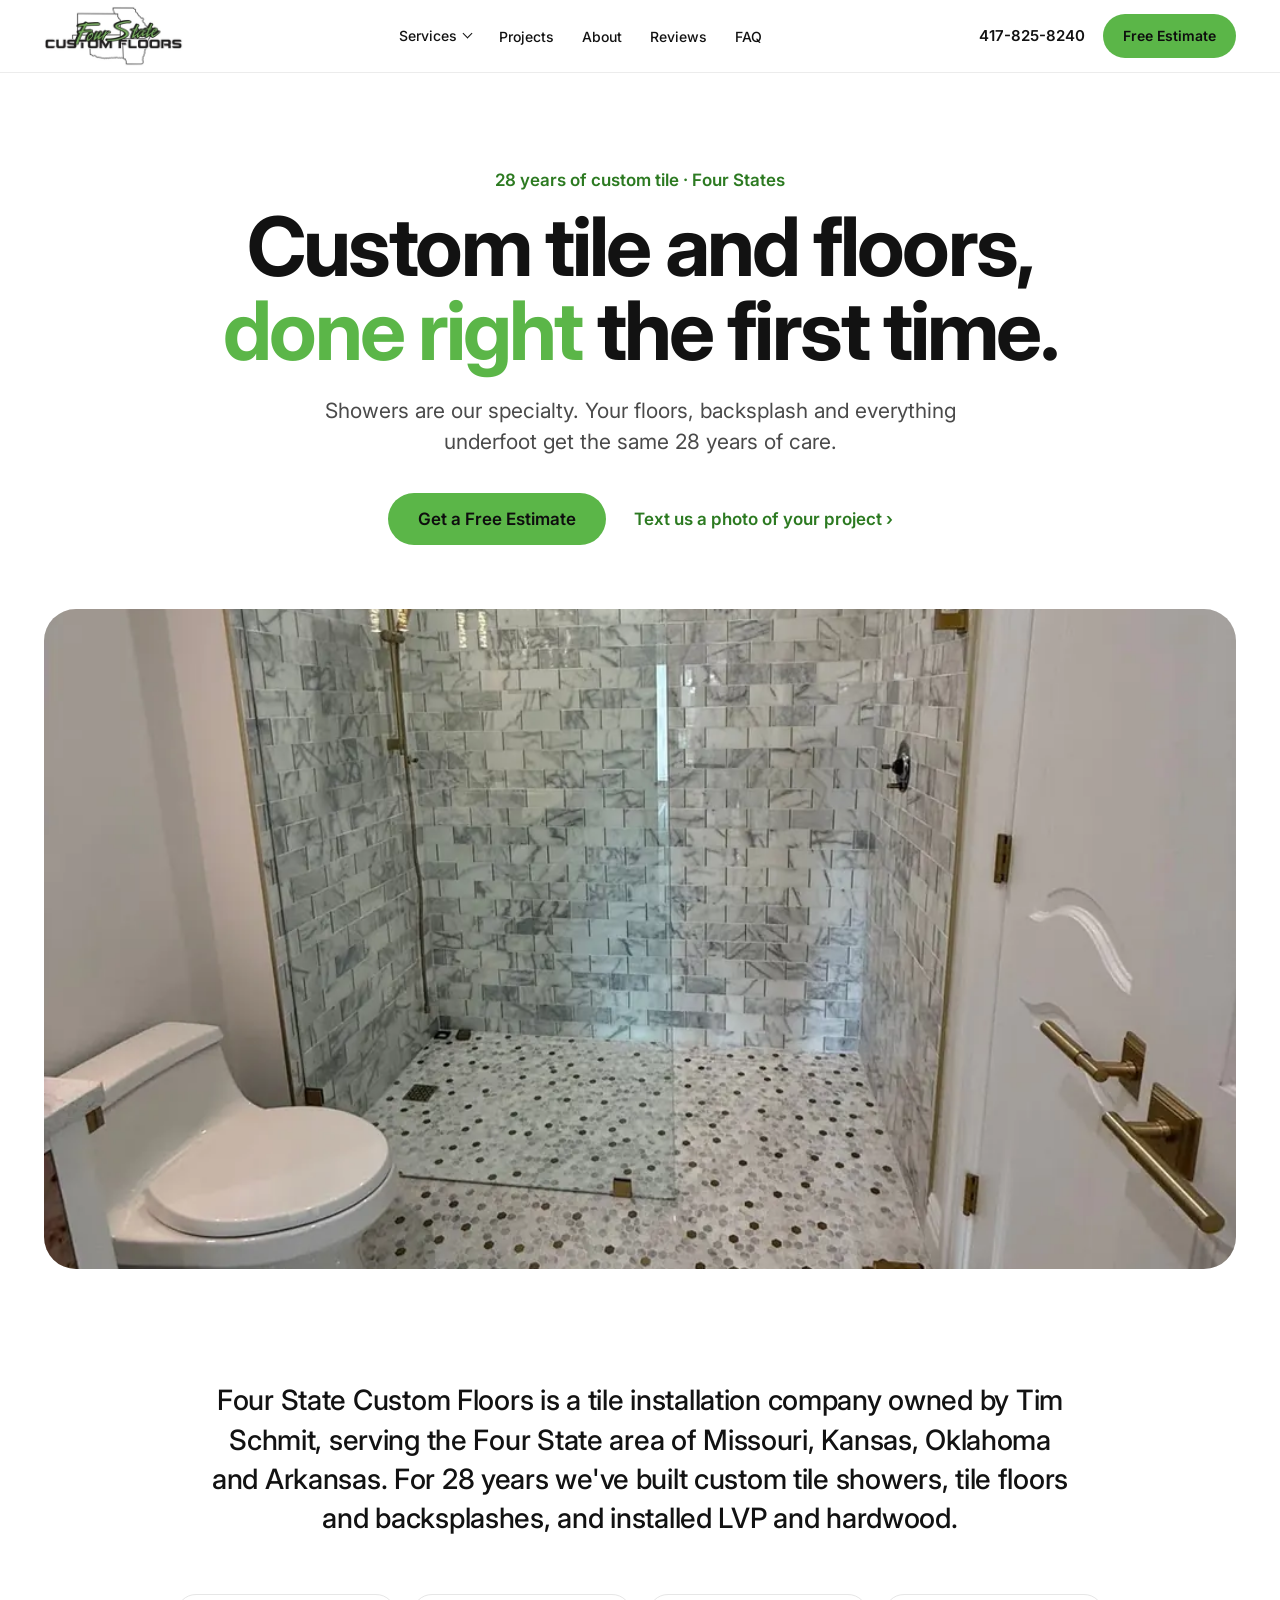
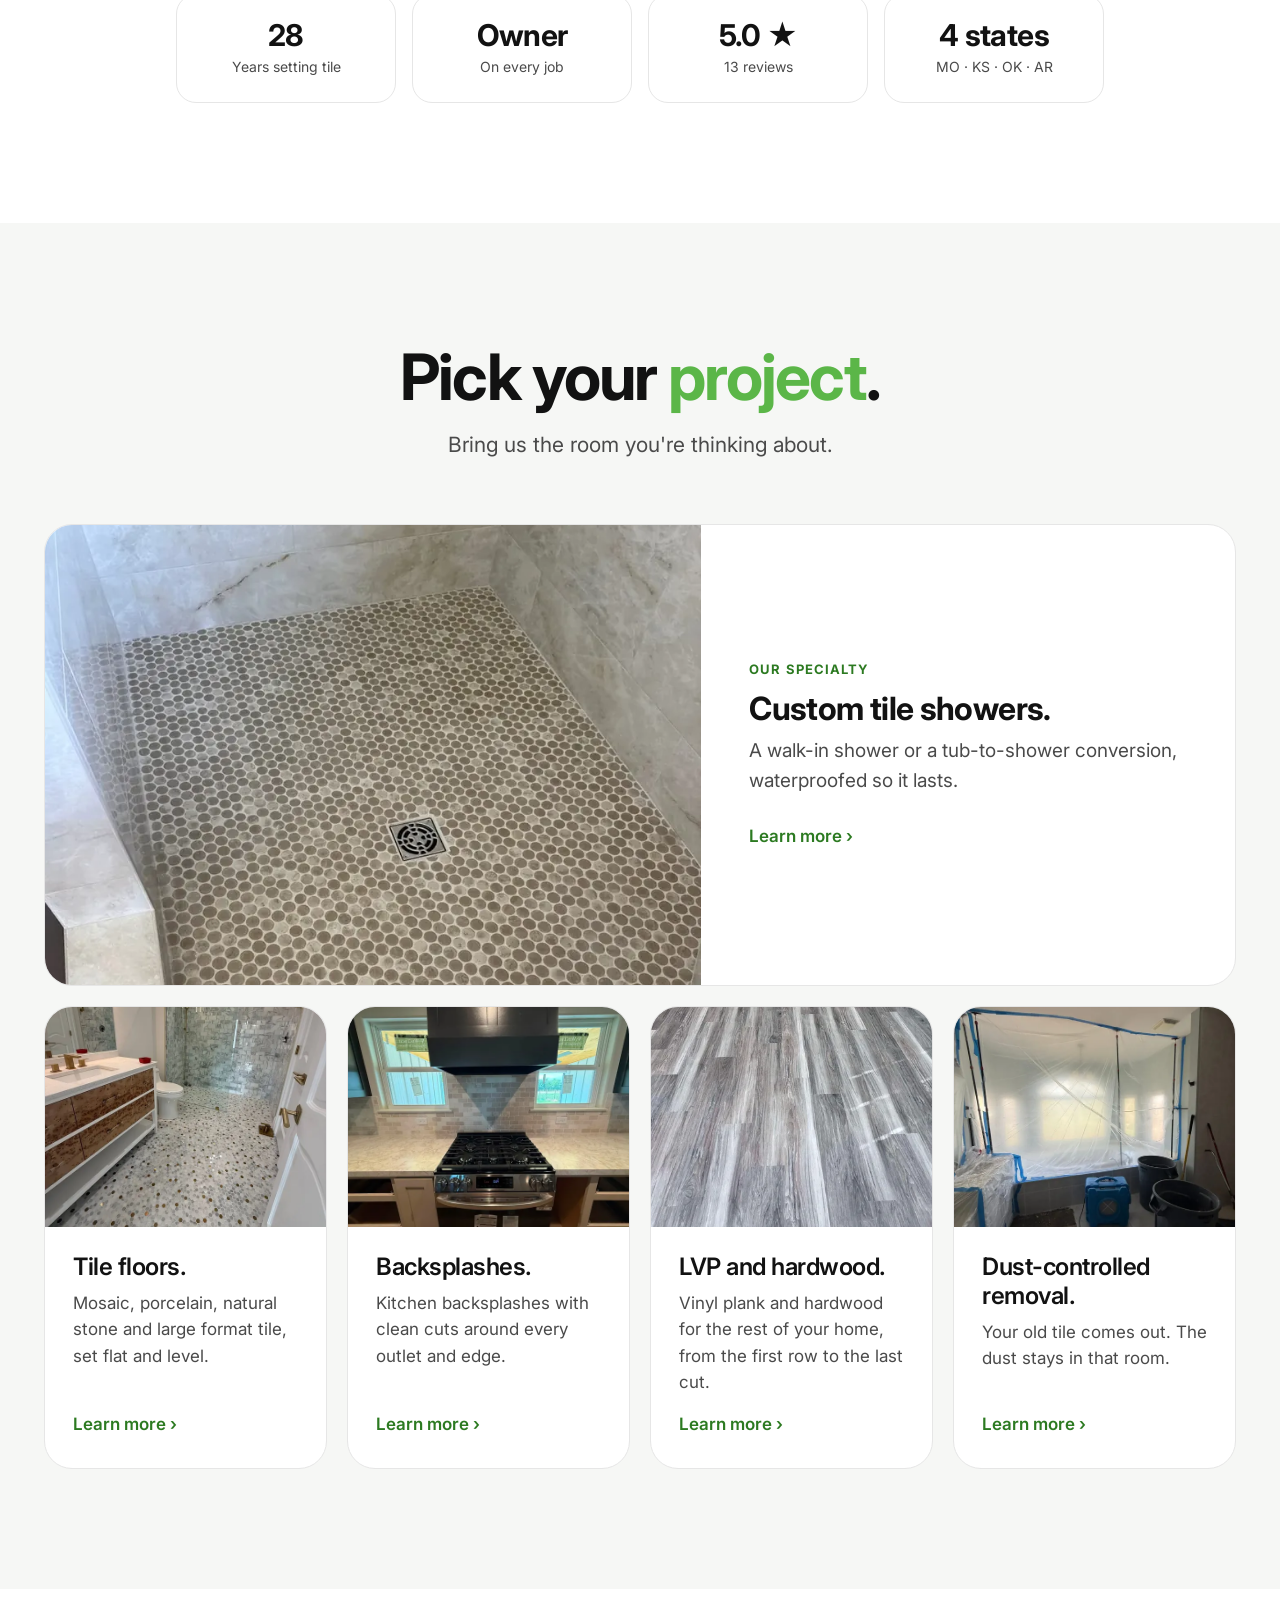
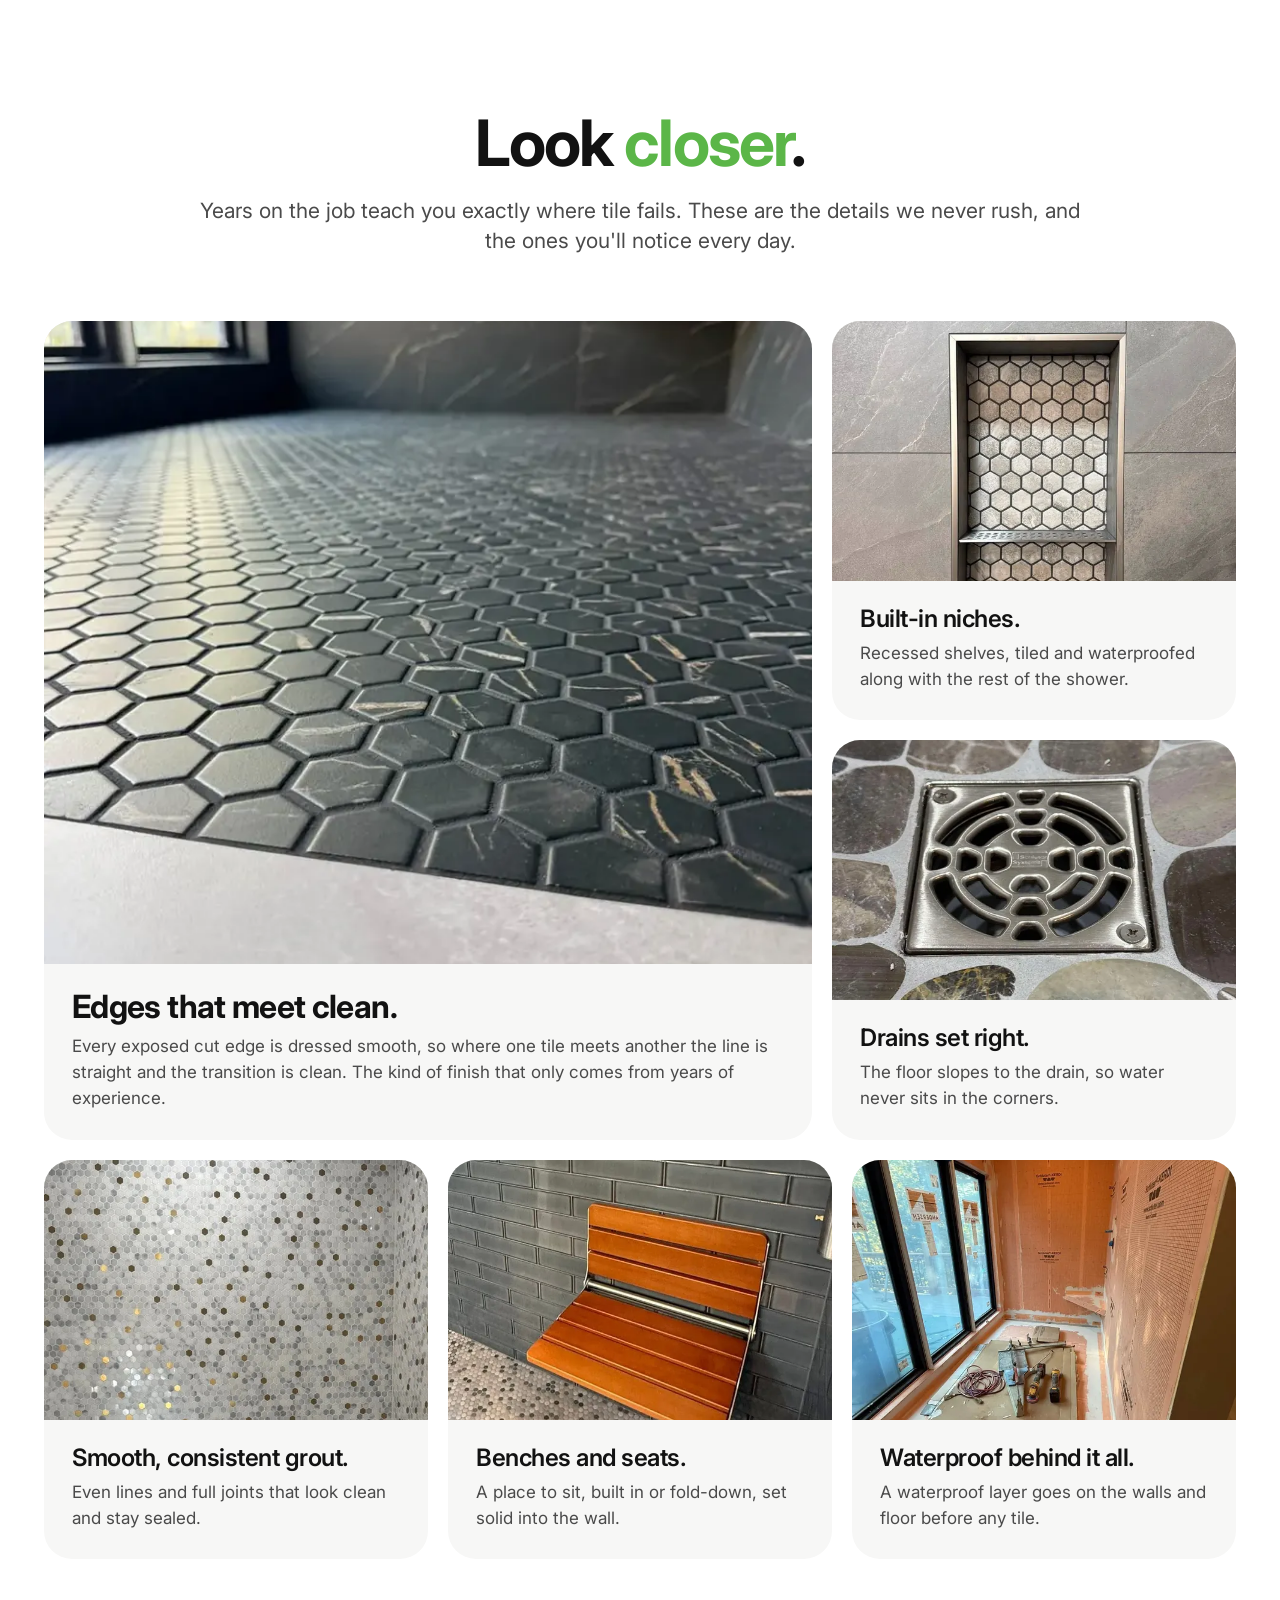
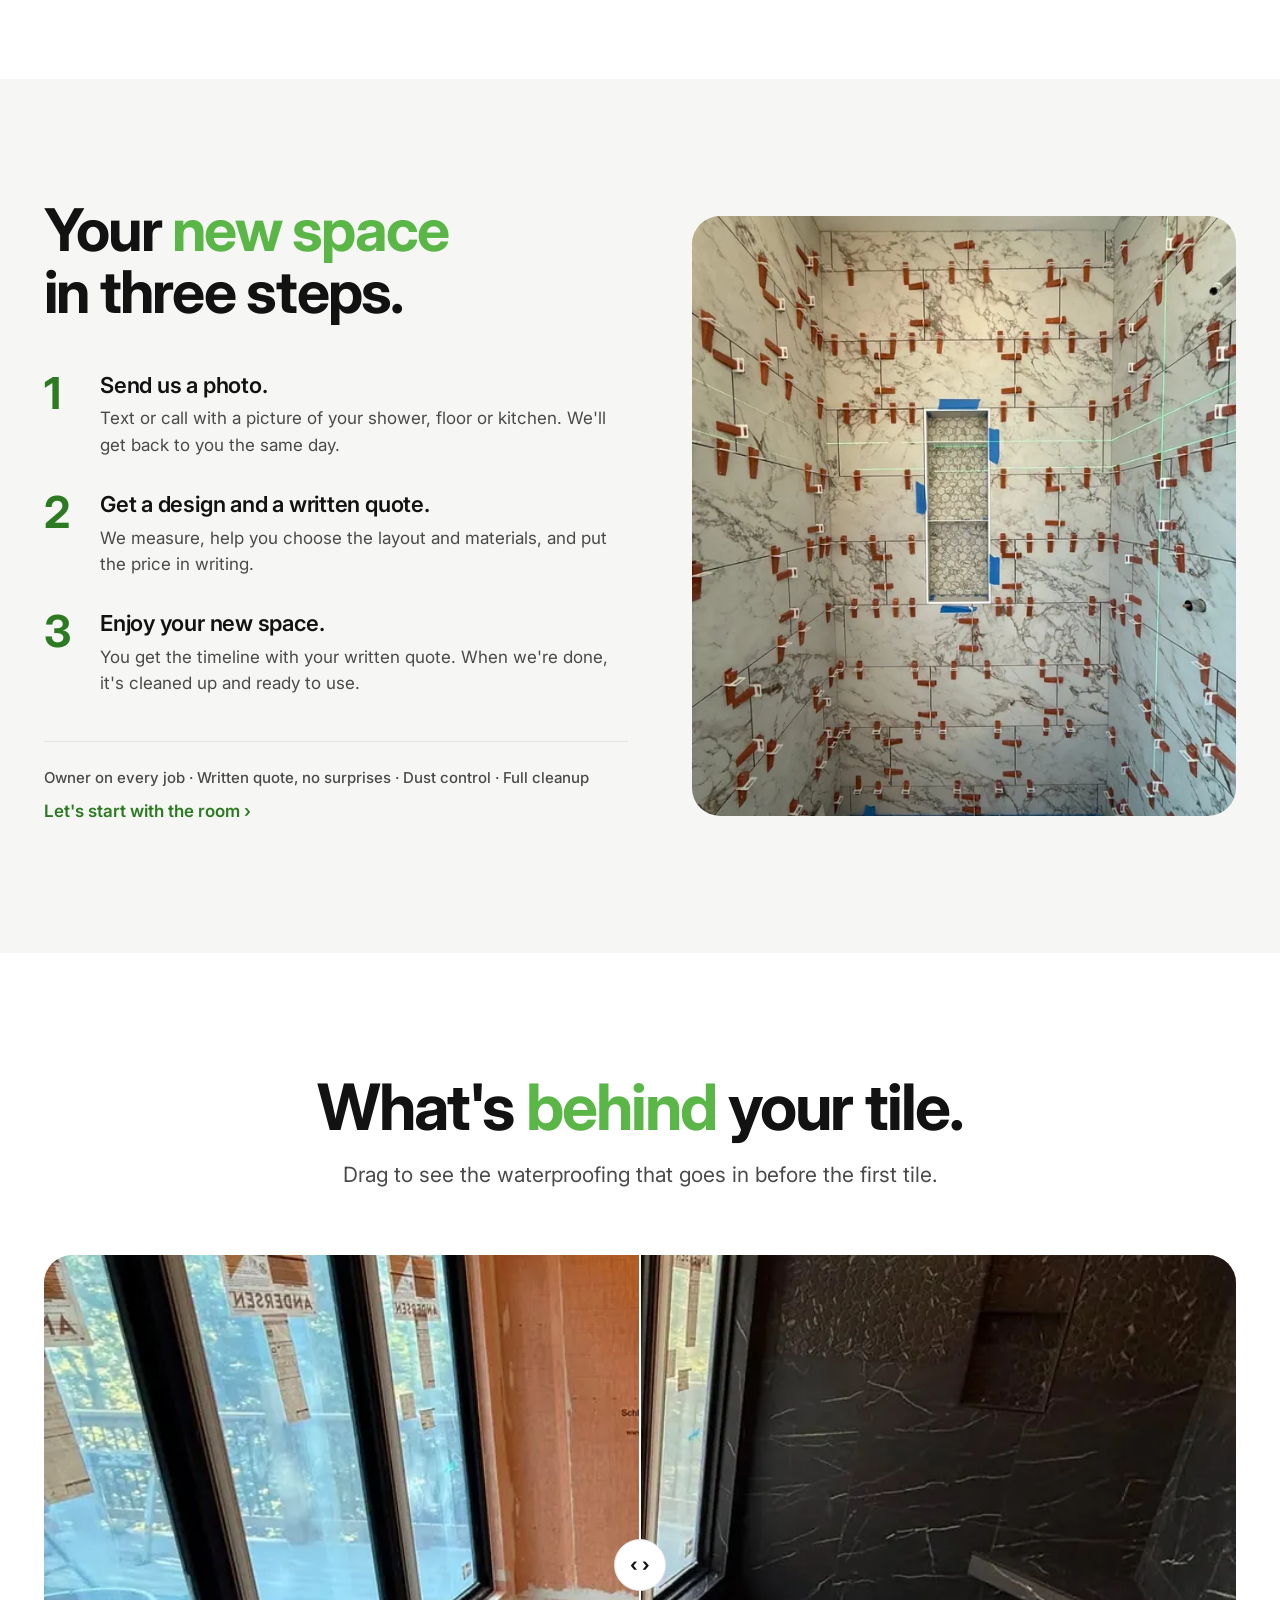
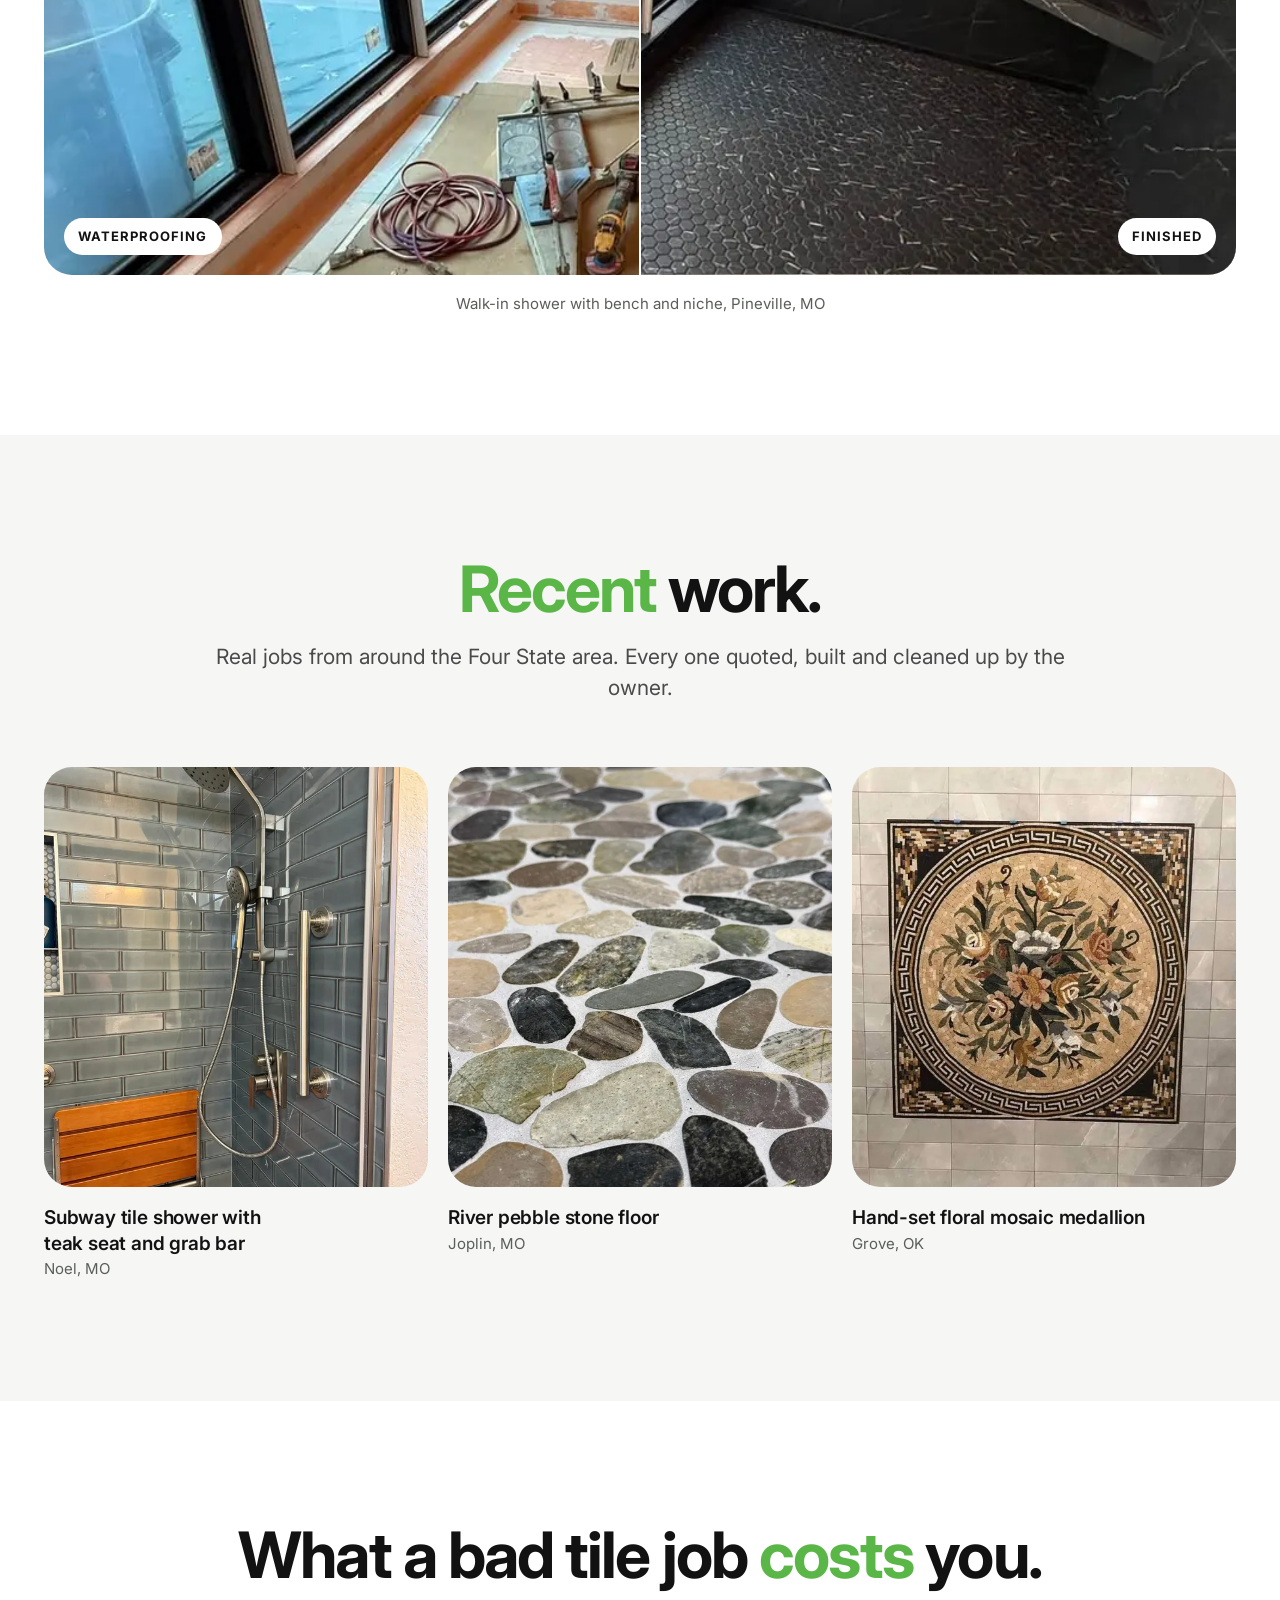
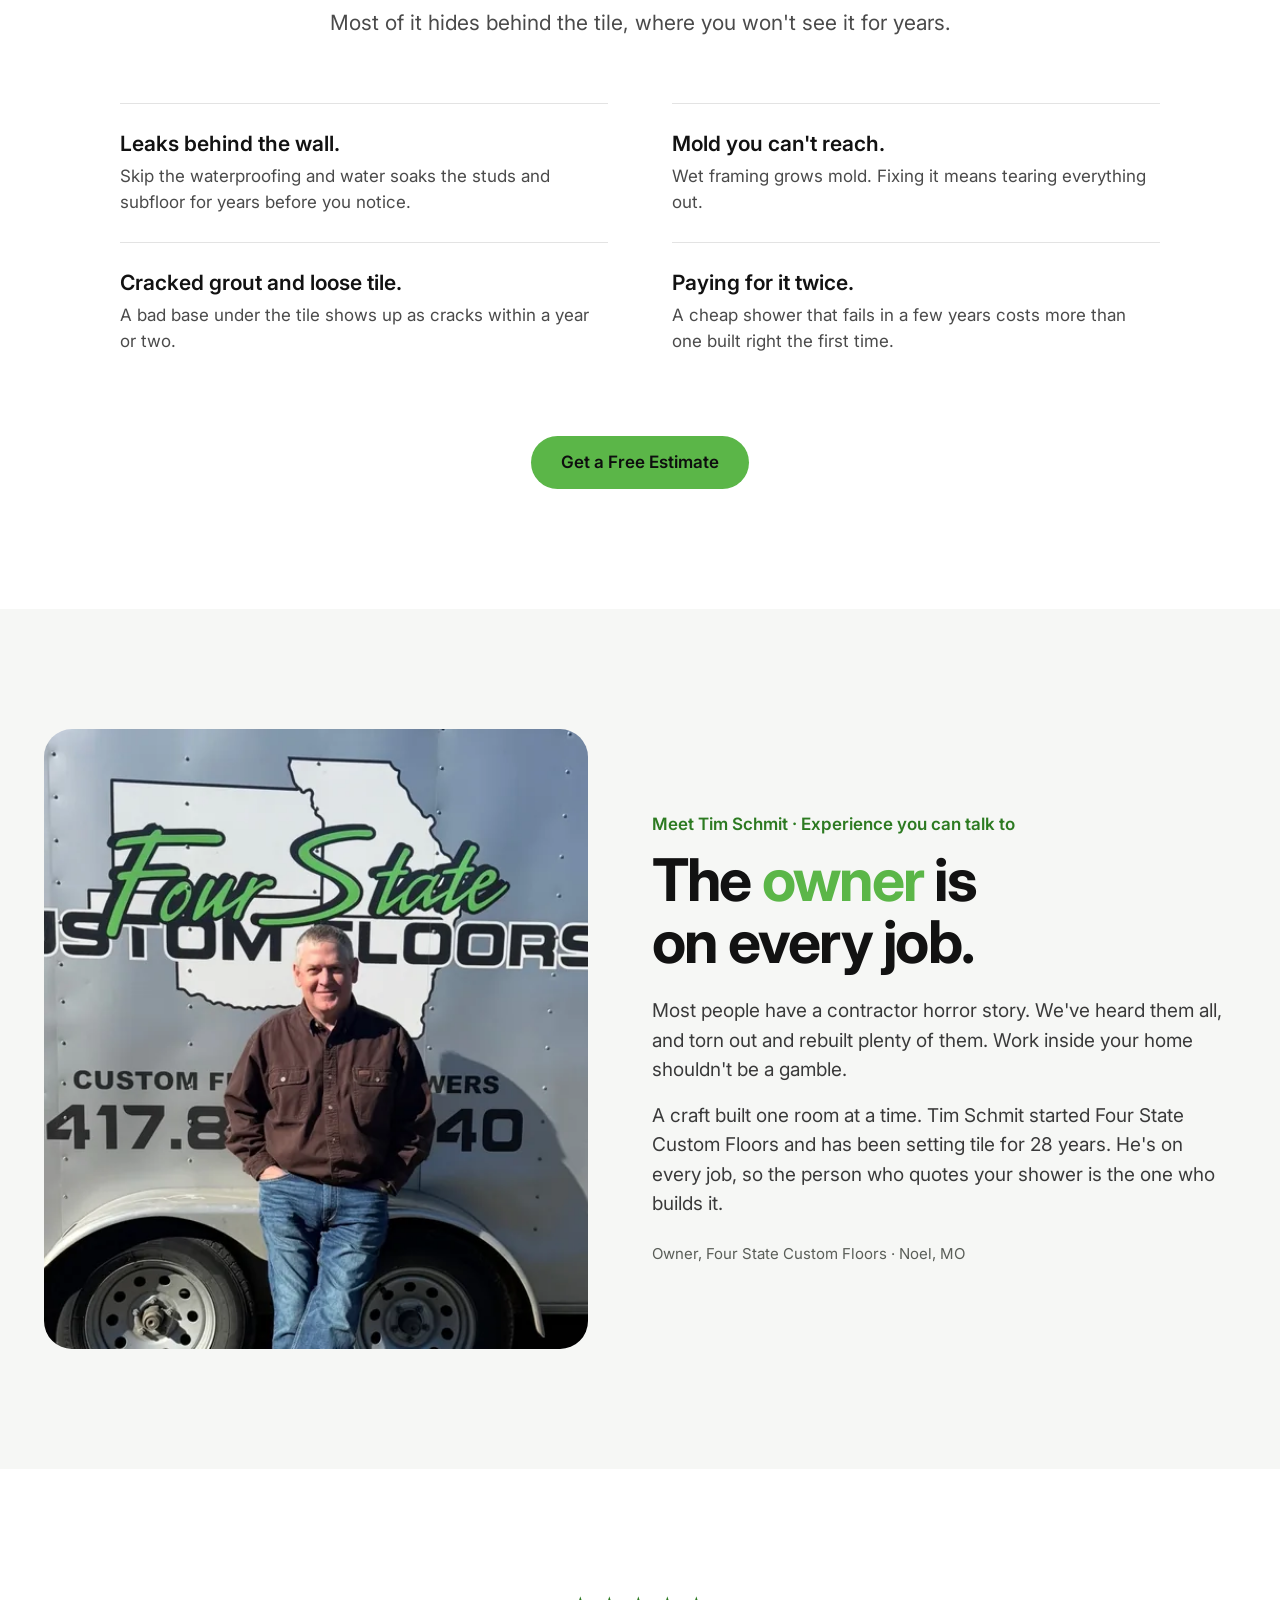
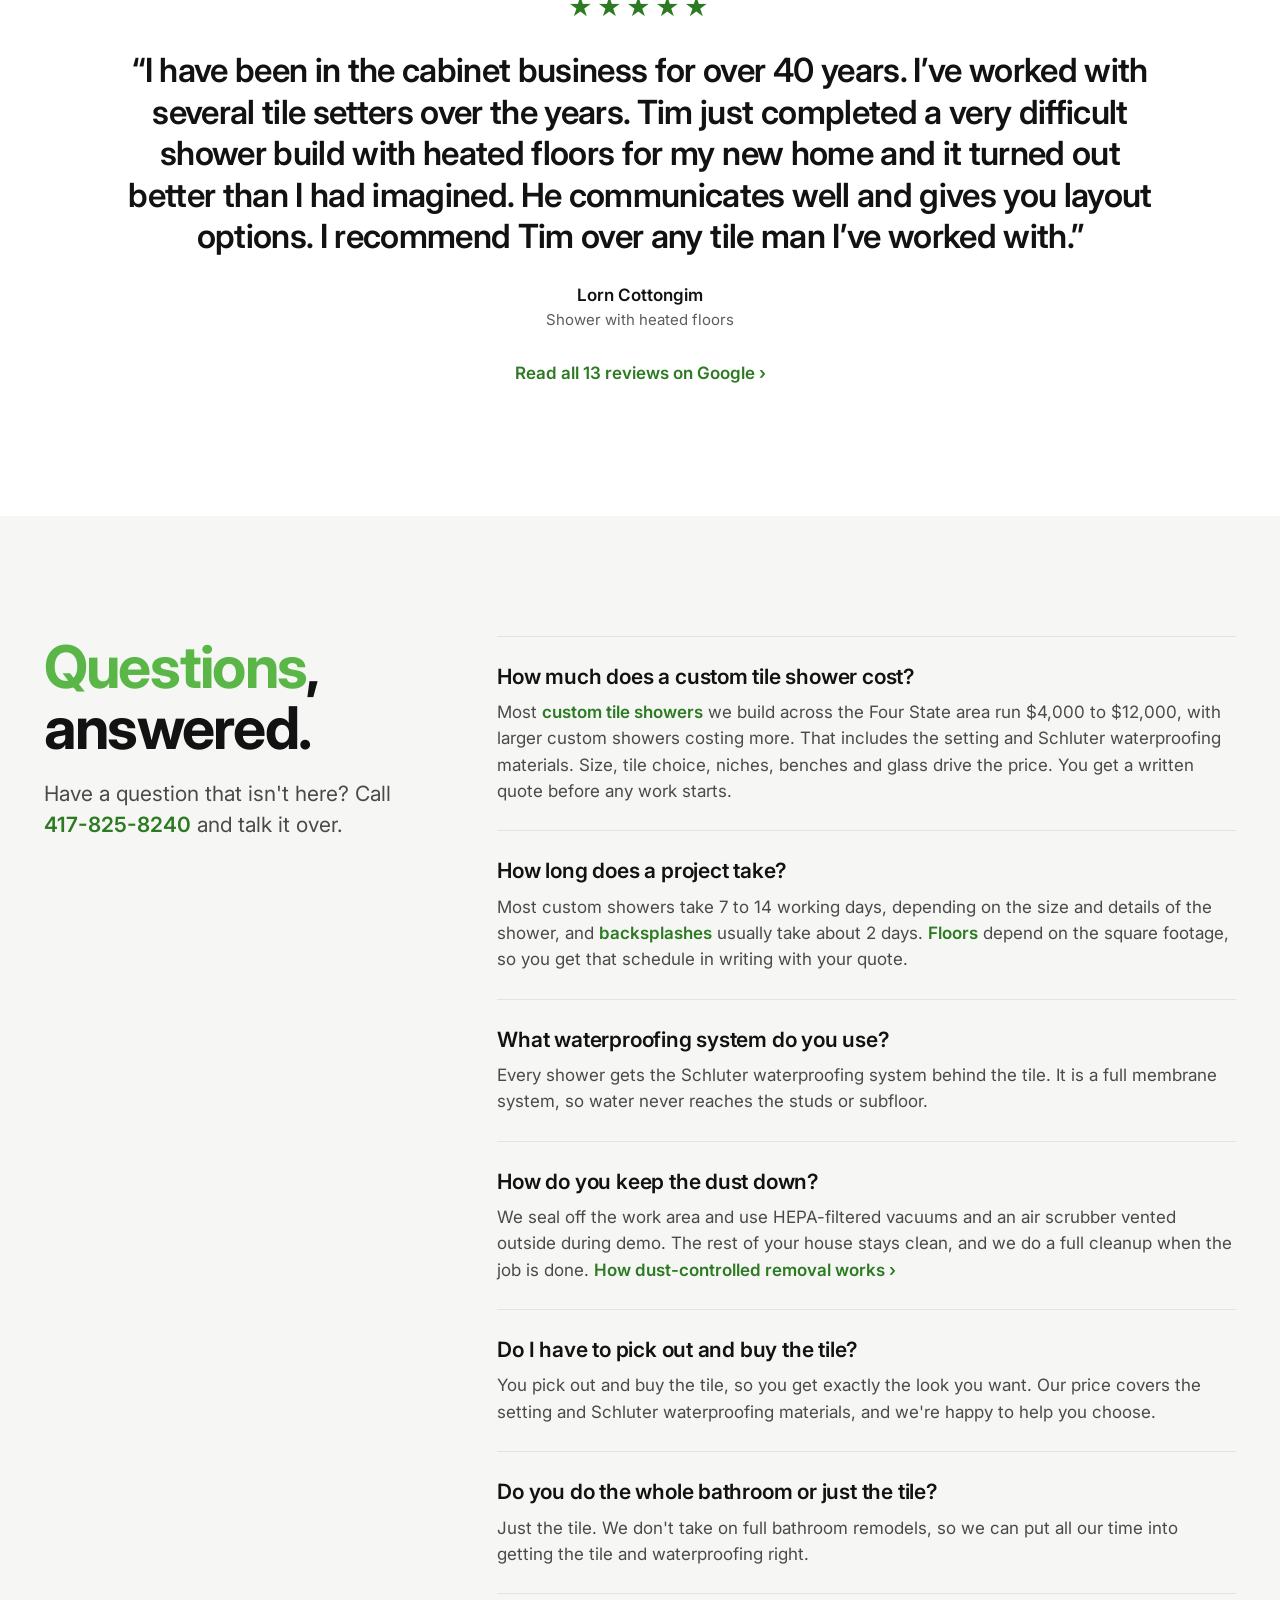
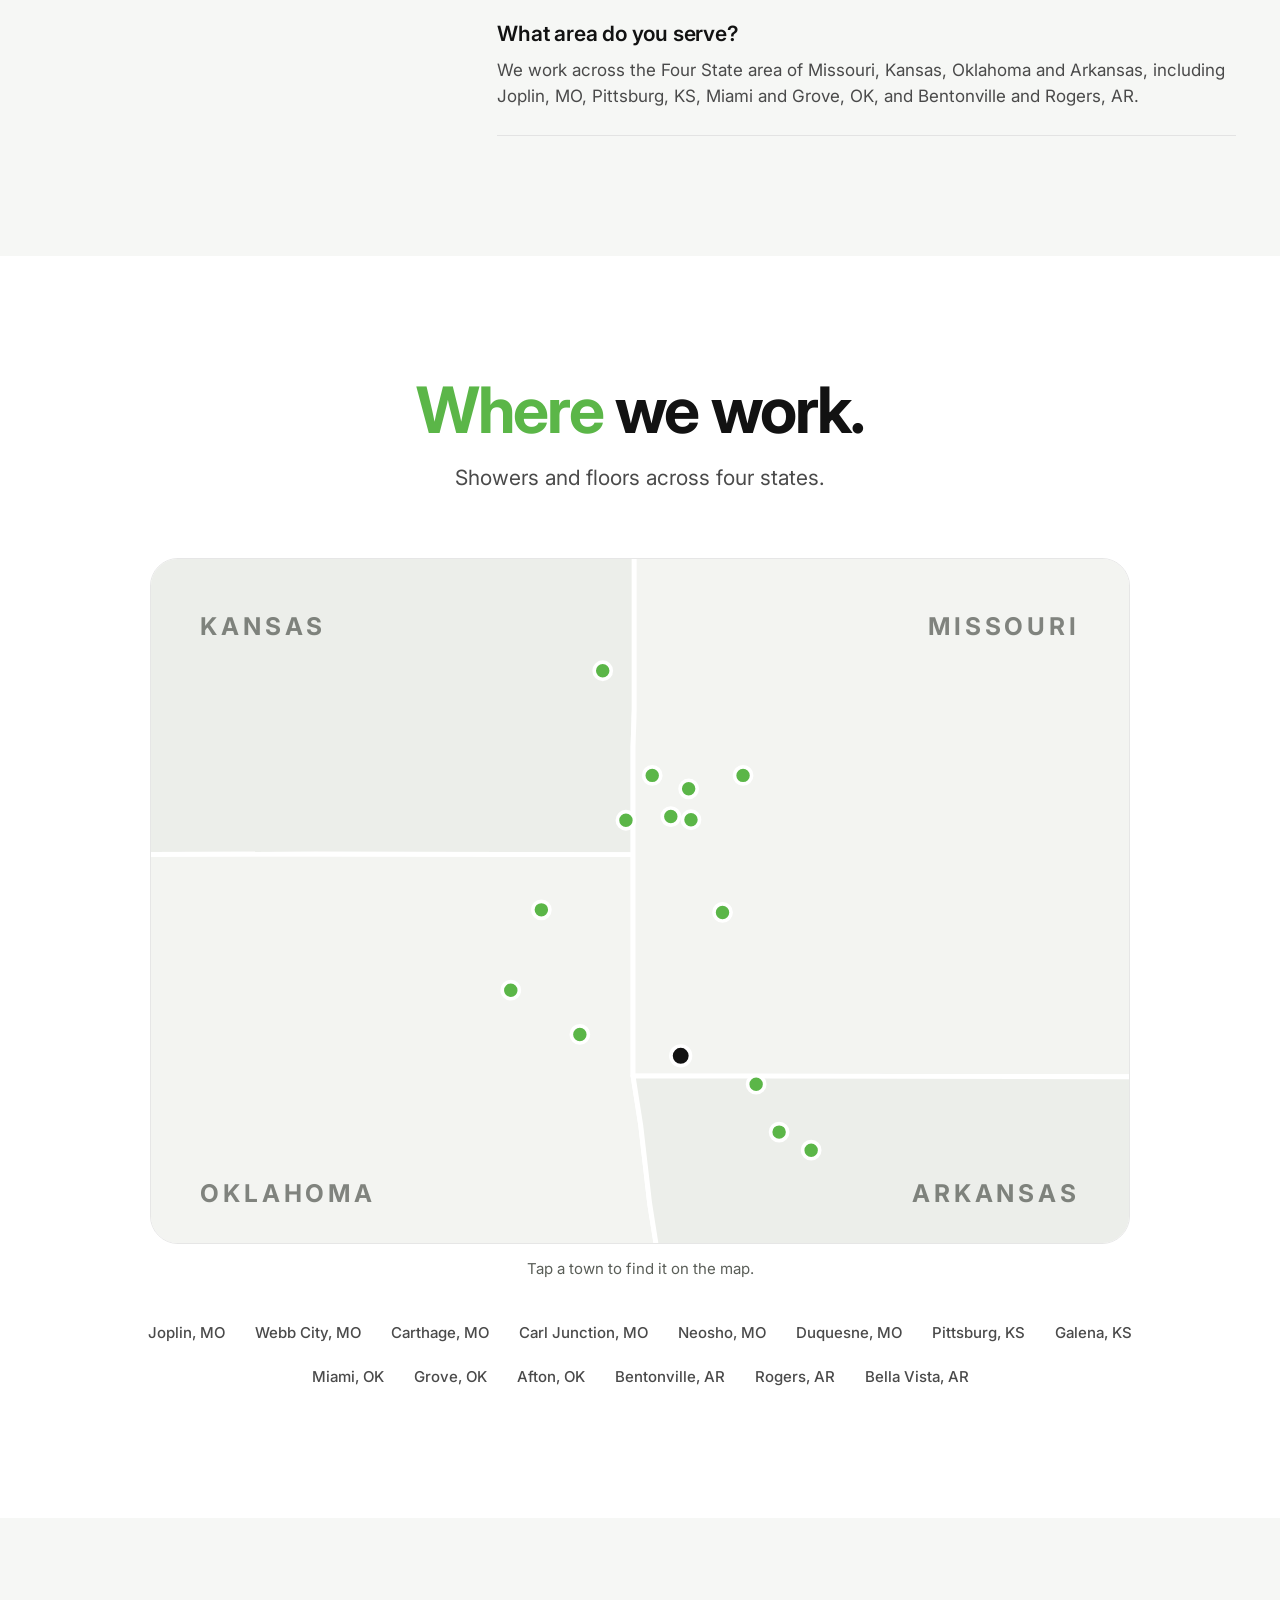
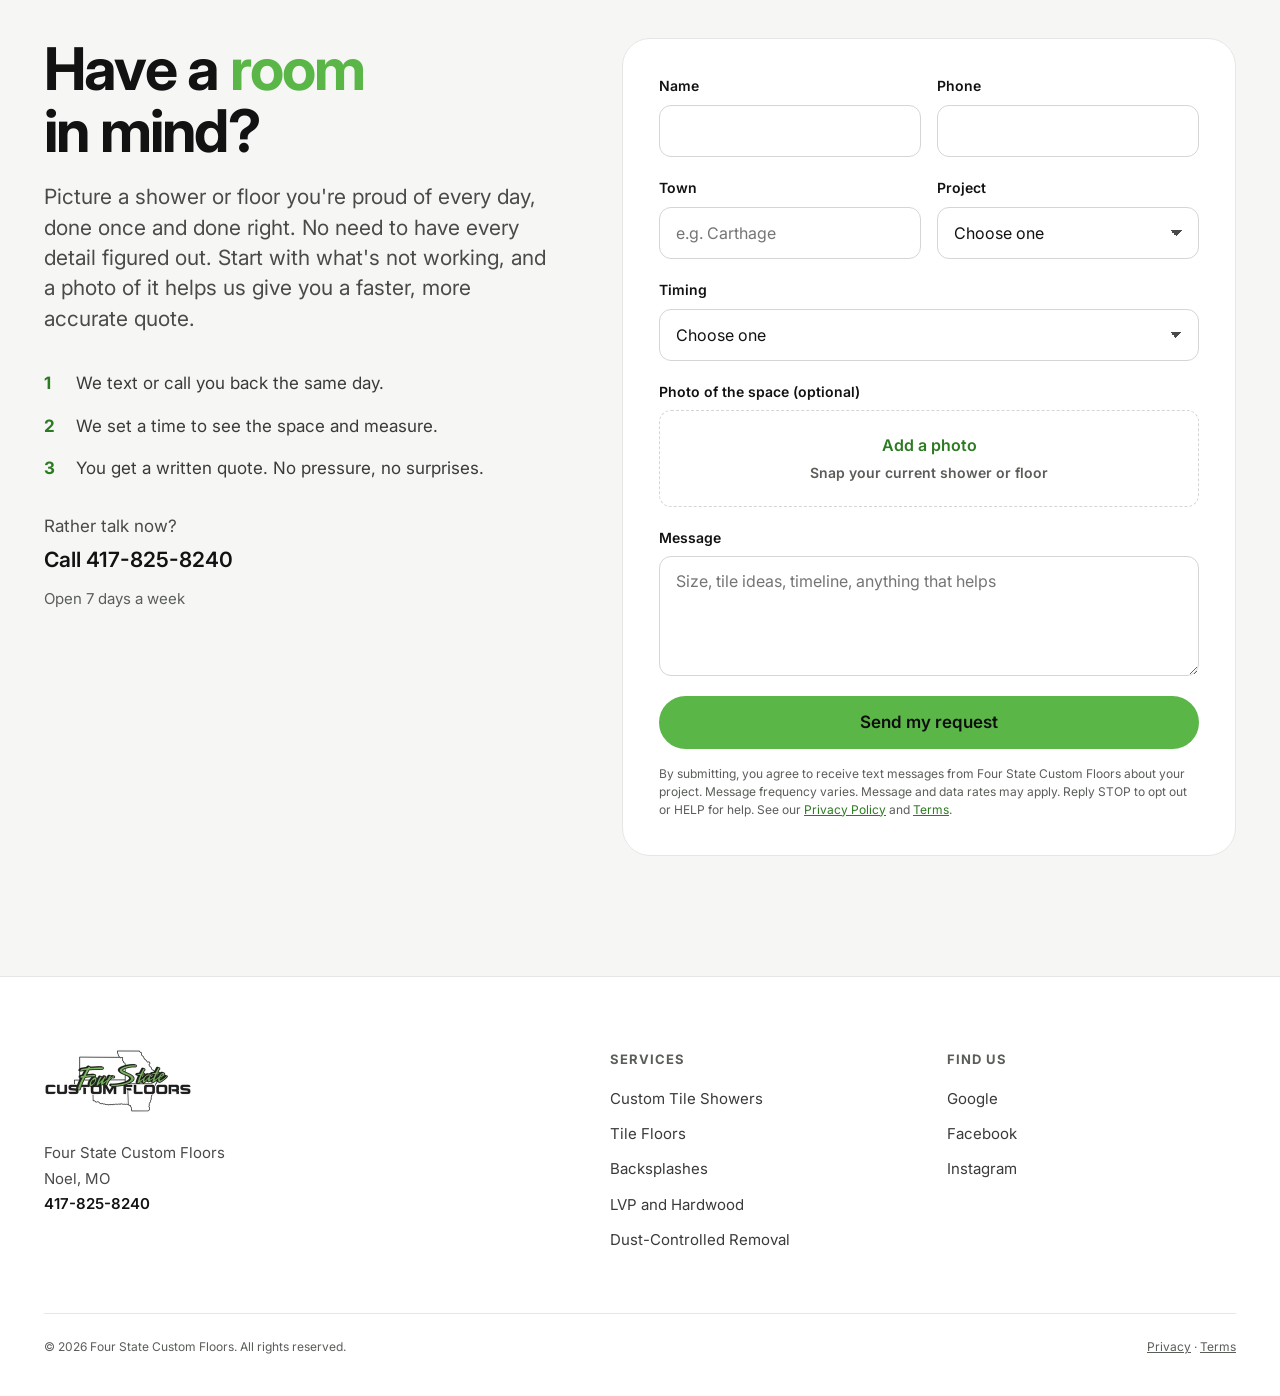
==== index.html @ 5e6da2ce "Reviews: drop 'Google review' from captions (the link below already says it) Co-Authored-By: Claude " ====
<!doctype html>
<html lang="en">
<head>
  <meta charset="utf-8">
  <meta name="viewport" content="width=device-width, initial-scale=1">
  <title>Custom Tile Showers and Floors | Four State Custom Floors</title>
  <meta name="description" content="Tim Schmit has built custom tile showers, tile floors and backsplashes across the Four State area for 28 years. Dust-controlled, written quotes. 417-825-8240.">
  <link rel="canonical" href="https://www.fourstatecustomfloors.com/">
  <link rel="icon" href="favicon.ico" sizes="any">
  <link rel="icon" type="image/png" href="assets/favicon-32.png">
  <link rel="apple-touch-icon" href="assets/apple-touch-icon.png">
  <meta name="theme-color" content="#FFFFFF">

  <meta property="og:type" content="website">
  <meta property="og:title" content="Custom tile and floors, done right the first time | Four State Custom Floors">
  <meta property="og:description" content="Tim Schmit builds custom tile showers and floors across the Four State area of Missouri, Kansas, Oklahoma and Arkansas. 28 years, Tim on every job.">
  <meta property="og:url" content="https://www.fourstatecustomfloors.com/">
  <meta property="og:site_name" content="Four State Custom Floors">
  <!-- Share image: switch to https://www.fourstatecustomfloors.com/assets/share-image.jpg at launch -->
  <meta property="og:image" content="https://motion-parker.github.io/FourStateCustomFloors/assets/share-image.jpg">
  <meta property="og:image:width" content="1200">
  <meta property="og:image:height" content="630">
  <meta property="og:image:alt" content="Four State Custom Floors logo">
  <meta name="twitter:card" content="summary_large_image">
  <meta name="twitter:image" content="https://motion-parker.github.io/FourStateCustomFloors/assets/share-image.jpg">

  <link rel="preconnect" href="https://fonts.googleapis.com">
  <link rel="preconnect" href="https://fonts.gstatic.com" crossorigin>
  <link href="https://fonts.googleapis.com/css2?family=Inter:wght@400;500;600;700&display=swap" rel="stylesheet">
  <link rel="stylesheet" href="assets/styles.css?v=20261116h">

  <script type="application/ld+json">
  {
    "@context": "https://schema.org",
    "@graph": [
      {
        "@type": "HomeAndConstructionBusiness",
        "@id": "https://www.fourstatecustomfloors.com/#business",
        "name": "Four State Custom Floors",
        "alternateName": ["4 State Custom Floors", "Four States Custom Floors"],
        "url": "https://www.fourstatecustomfloors.com/",
        "logo": "https://www.fourstatecustomfloors.com/assets/four-state-logo.png",
        "telephone": "+1-417-825-8240",
        "description": "Tile installation company owned by Tim Schmit. Custom tile showers, tile floors, kitchen backsplashes, LVP and hardwood installation, and dust-controlled tile removal across the Four State area of Missouri, Kansas, Oklahoma and Arkansas.",
        "founder": { "@id": "https://www.fourstatecustomfloors.com/#tim" },
        "openingHours": "Mo-Su",
        "priceRange": "$$",
        "address": {
          "@type": "PostalAddress",
          "addressLocality": "Noel",
          "addressRegion": "MO",
          "addressCountry": "US"
        },
        "areaServed": [
          { "@type": "City", "name": "Joplin, MO" },
          { "@type": "City", "name": "Webb City, MO" },
          { "@type": "City", "name": "Carthage, MO" },
          { "@type": "City", "name": "Carl Junction, MO" },
          { "@type": "City", "name": "Neosho, MO" },
          { "@type": "City", "name": "Duquesne, MO" },
          { "@type": "City", "name": "Pittsburg, KS" },
          { "@type": "City", "name": "Galena, KS" },
          { "@type": "City", "name": "Miami, OK" },
          { "@type": "City", "name": "Grove, OK" },
          { "@type": "City", "name": "Afton, OK" },
          { "@type": "City", "name": "Bentonville, AR" },
          { "@type": "City", "name": "Rogers, AR" },
          { "@type": "City", "name": "Bella Vista, AR" }
        ],
        "sameAs": ["https://maps.app.goo.gl/QmneSirVp7D9XJJp6", "https://www.facebook.com/fourstatecustomfloors", "https://www.instagram.com/four_state_custom_floors"]
      },
      {
        "@type": "Person",
        "@id": "https://www.fourstatecustomfloors.com/#tim",
        "name": "Tim Schmit",
        "jobTitle": "Owner and tile installer",
        "worksFor": { "@id": "https://www.fourstatecustomfloors.com/#business" }
      },
      {
        "@type": "BreadcrumbList",
        "itemListElement": [
          { "@type": "ListItem", "position": 1, "name": "Home", "item": "https://www.fourstatecustomfloors.com/" }
        ]
      },
      {
        "@type": "FAQPage",
        "mainEntity": [
          { "@type": "Question", "name": "How much does a custom tile shower cost?",
            "acceptedAnswer": { "@type": "Answer", "text": "Most custom tile showers we build across the Four State area run $4,000 to $12,000, with larger custom showers costing more. That includes the setting and Schluter waterproofing materials. Size, tile choice, niches, benches and glass drive the price. You get a written quote before any work starts." } },
          { "@type": "Question", "name": "How long does a project take?",
            "acceptedAnswer": { "@type": "Answer", "text": "Most custom showers take 7 to 14 working days, depending on the size and details of the shower, and backsplashes usually take about 2 days. Floors depend on the square footage, so you get that schedule in writing with your quote." } },
          { "@type": "Question", "name": "What waterproofing system do you use?",
            "acceptedAnswer": { "@type": "Answer", "text": "Every shower gets the Schluter waterproofing system behind the tile. It is a full membrane system, so water never reaches the studs or subfloor." } },
          { "@type": "Question", "name": "How do you keep the dust down?",
            "acceptedAnswer": { "@type": "Answer", "text": "We seal off the work area and use HEPA-filtered vacuums and an air scrubber vented outside during demo. The rest of your house stays clean, and we do a full cleanup when the job is done." } },
          { "@type": "Question", "name": "Do I have to pick out and buy the tile?",
            "acceptedAnswer": { "@type": "Answer", "text": "You pick out and buy the tile, so you get exactly the look you want. Our price covers the setting and Schluter waterproofing materials, and we're happy to help you choose." } },
          { "@type": "Question", "name": "Do you do the whole bathroom or just the tile?",
            "acceptedAnswer": { "@type": "Answer", "text": "Just the tile. We don't take on full bathroom remodels, so we can put all our time into getting the tile and waterproofing right." } },
          { "@type": "Question", "name": "What area do you serve?",
            "acceptedAnswer": { "@type": "Answer", "text": "We work across the Four State area of Missouri, Kansas, Oklahoma and Arkansas, including Joplin, MO, Pittsburg, KS, Miami and Grove, OK, and Bentonville and Rogers, AR." } }
        ]
      }
    ]
  }
  </script>
</head>
<body>
  <a class="skip-link" href="#main">Skip to content</a>

  <!-- ===== Header ===== -->
  <header class="site-header">
    <div class="container header-inner">
      <a class="logo" href="./">
        <img src="assets/four-state-logo.webp" alt="Four State Custom Floors" width="139" height="60">
      </a>

      <nav class="nav" aria-label="Main">
        <ul>
          <li class="has-drop">
            <a href="#services" class="drop-toggle" aria-haspopup="true">Services<span class="caret" aria-hidden="true"></span></a>
            <div class="drop">
              <ul>
                <li><a href="custom-tile-showers/">Custom Tile Showers<small>Our specialty</small></a></li>
                <li><a href="tile-flooring/">Tile Floors</a></li>
                <li><a href="backsplashes/">Backsplashes</a></li>
                <li><a href="vinyl-plank-and-hardwood/">LVP and Hardwood</a></li>
                <li><a href="dust-free-tile-removal/">Dust-Controlled Removal</a></li>
              </ul>
              <a class="drop-all" href="#services">See all services &rsaquo;</a>
            </div>
          </li>
          <li><a href="#projects">Projects</a></li>
          <li><a href="#about">About</a></li>
          <li><a href="#reviews">Reviews</a></li>
          <li><a href="#faq">FAQ</a></li>
        </ul>
      </nav>

      <div class="header-actions">
        <a class="header-phone desk-only" href="tel:+14178258240">417-825-8240</a>
        <a class="btn btn--sm desk-only" href="#estimate">Free Estimate</a>
        <details class="menu">
          <summary aria-label="Open menu"><i></i></summary>
          <div class="menu-panel">
            <nav aria-label="Mobile">
              <details class="m-sub">
                <summary>Services<span class="caret" aria-hidden="true"></span></summary>
                <div class="m-sub-links">
                <a href="custom-tile-showers/">Custom Tile Showers</a>
                <a href="tile-flooring/">Tile Floors</a>
                <a href="backsplashes/">Backsplashes</a>
                <a href="vinyl-plank-and-hardwood/">LVP and Hardwood</a>
                <a href="dust-free-tile-removal/">Dust-Controlled Removal</a>
                <a class="m-sub-all" href="#services">See all services &rsaquo;</a>
                </div>
              </details>
              <a href="#projects">Projects</a>
              <a href="#about">About</a>
              <a href="#reviews">Reviews</a>
              <a href="#faq">FAQ</a>
            </nav>
            <div class="menu-ctas">
              <a class="btn btn--block" href="#estimate">Get a Free Estimate</a>
              <a class="btn btn--outline btn--block" href="tel:+14178258240">Call 417-825-8240</a>
            </div>
          </div>
        </details>
      </div>
    </div>
  </header>

  <main id="main">

    <!-- ===== 1. Hero ===== -->
    <section class="hero">
      <div class="container">
        <p class="eyebrow">28 years of custom tile · Four States</p>
        <h1 class="h1">Custom tile and floors, <span class="accent">done right</span> the first time.</h1>
        <p class="subhead">Showers are our specialty. Your floors, backsplash and everything underfoot get the same 28 years of care.</p>
        <div class="cta-row">
          <a class="btn" href="#estimate">Get a Free Estimate</a>
          <a class="link-cta" href="sms:+14178258240">Text us a photo of your project&nbsp;›</a>
        </div>
        <div class="hero-photo ph has-img"><img src="assets/photos/curbless-walk-in-shower-marble-subway-tile-1000.webp" srcset="assets/photos/curbless-walk-in-shower-marble-subway-tile-640.webp 640w, assets/photos/curbless-walk-in-shower-marble-subway-tile-800.webp 800w, assets/photos/curbless-walk-in-shower-marble-subway-tile-1000.webp 1000w" sizes="(min-width: 1240px) 1192px, 100vw" width="1536" height="2048" alt="Curbless walk-in shower with marble subway tile walls, a glass panel and a hex mosaic floor" style="object-position: 50% 62%" fetchpriority="high" decoding="async"></div>
      </div>
    </section>

    <!-- ===== 2. Answer block + 3. Trust strip ===== -->
    <section class="answer" aria-label="About Four State Custom Floors">
      <div class="container">
        <p class="lead reveal">Four State Custom Floors is a tile installation company owned by Tim Schmit, serving the Four State area of Missouri, Kansas, Oklahoma and Arkansas. For 28 years we've built custom tile showers, tile floors and backsplashes, and installed LVP and hardwood.</p>
        <ul class="stats reveal">
          <li class="stat"><b>28</b><span>Years setting tile</span></li>
          <li class="stat"><b>Owner</b><span>On every job</span></li>
          <li class="stat"><b>5.0 ★</b><span>13 reviews</span></li>
          <li class="stat"><b>4 states</b><span>MO · KS · OK · AR</span></li>
        </ul>
      </div>
    </section>

    <!-- ===== 4. Services ===== -->
    <section class="section band-soft" id="services">
      <div class="container">
        <div class="section-head reveal">
          <h2 class="h2">Pick your <span class="accent">project</span>.</h2>
          <p class="subhead">Bring us the room you're thinking about.</p>
        </div>

        <div class="grid">
          <a class="card-link svc-featured reveal" href="custom-tile-showers/">
            <div class="ph has-img"><img src="assets/photos/penny-tile-shower-floor-marble-look-walls-1536.webp" srcset="assets/photos/penny-tile-shower-floor-marble-look-walls-640.webp 640w, assets/photos/penny-tile-shower-floor-marble-look-walls-800.webp 800w, assets/photos/penny-tile-shower-floor-marble-look-walls-1000.webp 1000w, assets/photos/penny-tile-shower-floor-marble-look-walls-1536.webp 1536w" sizes="(min-width: 900px) 60vw, 100vw" width="1536" height="2048" alt="Custom walk-in shower with a penny tile floor sloped to a square drain, marble-look wall tile and a tiled curb" style="object-position: 50% 22%" loading="lazy" decoding="async"></div>
            <div class="card-body">
              <span class="tag">Our specialty</span>
              <h3 class="h3-lg">Custom tile showers.</h3>
              <p>A walk-in shower or a tub-to-shower conversion, waterproofed so it lasts.</p>
              <span class="more">Learn more ›</span>
            </div>
          </a>

          <a class="card-link svc reveal" href="tile-flooring/">
            <div class="ph has-img"><img src="assets/photos/hex-mosaic-bathroom-floor-walk-in-shower-1000.webp" srcset="assets/photos/hex-mosaic-bathroom-floor-walk-in-shower-640.webp 640w, assets/photos/hex-mosaic-bathroom-floor-walk-in-shower-800.webp 800w, assets/photos/hex-mosaic-bathroom-floor-walk-in-shower-1000.webp 1000w" sizes="(min-width: 900px) 25vw, 100vw" width="1536" height="2048" alt="Bathroom floor in white and gray hex mosaic with brass accent tiles" style="object-position: 50% 75%" loading="lazy" decoding="async"></div>
            <div class="card-body">
              <h3 class="h3">Tile floors.</h3>
              <p>Mosaic, porcelain, natural stone and large format tile, set flat and level.</p>
              <span class="more">Learn more ›</span>
            </div>
          </a>
          <a class="card-link svc reveal" href="backsplashes/">
            <div class="ph has-img"><img src="assets/photos/stone-subway-tile-kitchen-backsplash-1600.webp" srcset="assets/photos/stone-subway-tile-kitchen-backsplash-640.webp 640w, assets/photos/stone-subway-tile-kitchen-backsplash-800.webp 800w, assets/photos/stone-subway-tile-kitchen-backsplash-1000.webp 1000w, assets/photos/stone-subway-tile-kitchen-backsplash-1600.webp 1600w" sizes="(min-width: 900px) 25vw, 100vw" width="2048" height="1536" alt="Stone subway tile backsplash behind a range, between two windows" style="object-position: 50% 55%" loading="lazy" decoding="async"></div>
            <div class="card-body">
              <h3 class="h3">Backsplashes.</h3>
              <p>Kitchen backsplashes with clean cuts around every outlet and edge.</p>
              <span class="more">Learn more ›</span>
            </div>
          </a>
          <a class="card-link svc reveal" href="vinyl-plank-and-hardwood/">
            <div class="ph has-img"><img src="assets/photos/gray-wood-look-lvp-floor-bedroom-1440.webp" srcset="assets/photos/gray-wood-look-lvp-floor-bedroom-640.webp 640w, assets/photos/gray-wood-look-lvp-floor-bedroom-800.webp 800w, assets/photos/gray-wood-look-lvp-floor-bedroom-1000.webp 1000w, assets/photos/gray-wood-look-lvp-floor-bedroom-1440.webp 1440w" sizes="(min-width: 900px) 25vw, 100vw" width="1440" height="750" alt="Gray wood-look vinyl plank floor with staggered seams across a bedroom" style="object-position: 50% 50%" loading="lazy" decoding="async"></div>
            <div class="card-body">
              <h3 class="h3">LVP and hardwood.</h3>
              <p>Vinyl plank and hardwood for the rest of your home, from the first row to the last cut.</p>
              <span class="more">Learn more ›</span>
            </div>
          </a>
          <a class="card-link svc reveal" href="dust-free-tile-removal/">
            <div class="ph has-img"><img src="assets/photos/dust-control-containment-tile-removal-1000.webp" srcset="assets/photos/dust-control-containment-tile-removal-640.webp 640w, assets/photos/dust-control-containment-tile-removal-800.webp 800w, assets/photos/dust-control-containment-tile-removal-1000.webp 1000w" sizes="(min-width: 900px) 25vw, 100vw" width="1536" height="2048" alt="Bathroom sealed off with plastic sheeting and an air scrubber running during tile removal" style="object-position: 50% 45%" loading="lazy" decoding="async"></div>
            <div class="card-body">
              <h3 class="h3">Dust-controlled removal.</h3>
              <p>Your old tile comes out. The dust stays in that room.</p>
              <span class="more">Learn more ›</span>
            </div>
          </a>
        </div>
      </div>
    </section>

    <!-- ===== Look closer (detail bento) ===== -->
    <section class="section" aria-labelledby="closer-h">
      <div class="container">
        <div class="section-head reveal">
          <h2 class="h2" id="closer-h">Look <span class="accent">closer</span>.</h2>
          <p class="subhead">Years on the job teach you exactly where tile fails. These are the details we never rush, and the ones you'll notice every day.</p>
        </div>

        <div class="grid">
          <article class="bento-card bento-large reveal">
            <div class="ph has-img"><img src="assets/photos/black-hex-mosaic-shower-floor-detail-1000.webp" srcset="assets/photos/black-hex-mosaic-shower-floor-detail-640.webp 640w, assets/photos/black-hex-mosaic-shower-floor-detail-800.webp 800w, assets/photos/black-hex-mosaic-shower-floor-detail-1000.webp 1000w" sizes="(min-width: 900px) 55vw, 100vw" width="1536" height="2048" alt="Close-up of black hex mosaic meeting the bathroom floor tile in a clean, straight edge" style="object-position: 50% 60%" loading="lazy" decoding="async"></div>
            <div class="bento-text">
              <h3 class="h3-lg">Edges that meet clean.</h3>
              <p>Every exposed cut edge is dressed smooth, so where one tile meets another the line is straight and the transition is clean. The kind of finish that only comes from years of experience.</p>
            </div>
          </article>
          <div class="bento-col">
            <article class="bento-card reveal">
              <div class="ph has-img"><img src="assets/photos/shower-niche-hex-mosaic-metal-trim-1000.webp" srcset="assets/photos/shower-niche-hex-mosaic-metal-trim-640.webp 640w, assets/photos/shower-niche-hex-mosaic-metal-trim-800.webp 800w, assets/photos/shower-niche-hex-mosaic-metal-trim-1000.webp 1000w" sizes="(min-width: 900px) 30vw, 100vw" width="1536" height="2048" alt="Built-in shower niche with a hex mosaic back and metal trim" style="object-position: 50% 40%" loading="lazy" decoding="async"></div>
              <div class="bento-text"><h3 class="h3">Built-in niches.</h3><p>Recessed shelves, tiled and waterproofed along with the rest of the shower.</p></div>
            </article>
            <article class="bento-card reveal">
              <div class="ph has-img"><img src="assets/photos/schluter-shower-drain-pebble-floor-detail-1000.webp" srcset="assets/photos/schluter-shower-drain-pebble-floor-detail-640.webp 640w, assets/photos/schluter-shower-drain-pebble-floor-detail-800.webp 800w, assets/photos/schluter-shower-drain-pebble-floor-detail-1000.webp 1000w" sizes="(min-width: 900px) 30vw, 100vw" width="1080" height="1440" alt="Square stainless steel shower drain set flush in a river pebble floor" style="object-position: 50% 50%" loading="lazy" decoding="async"></div>
              <div class="bento-text"><h3 class="h3">Drains set right.</h3><p>The floor slopes to the drain, so water never sits in the corners.</p></div>
            </article>
          </div>
          <article class="bento-card bento-third reveal">
            <div class="ph has-img"><img src="assets/photos/hex-mosaic-brass-accent-grout-detail-640.webp" srcset="assets/photos/hex-mosaic-brass-accent-grout-detail-640.webp 640w" sizes="(min-width: 900px) 30vw, 100vw" width="800" height="600" alt="Close-up of hex mosaic tile with brass accents and smooth, consistent grout" style="object-position: 50% 50%" loading="lazy" decoding="async"></div>
            <div class="bento-text"><h3 class="h3">Smooth, consistent grout.</h3><p>Even lines and full joints that look clean and stay sealed.</p></div>
          </article>
          <article class="bento-card bento-third reveal">
            <div class="ph has-img"><img src="assets/photos/teak-fold-down-shower-seat-detail-640.webp" srcset="assets/photos/teak-fold-down-shower-seat-detail-640.webp 640w" sizes="(min-width: 900px) 30vw, 100vw" width="780" height="700" alt="Fold-down teak shower seat mounted on gray subway tile above a penny tile floor" style="object-position: 50% 50%" loading="lazy" decoding="async"></div>
            <div class="bento-text"><h3 class="h3">Benches and seats.</h3><p>A place to sit, built in or fold-down, set solid into the wall.</p></div>
          </article>
          <article class="bento-card bento-third reveal">
            <div class="ph has-img"><img src="assets/photos/schluter-kerdi-waterproofing-before-tile-1000.webp" srcset="assets/photos/schluter-kerdi-waterproofing-before-tile-640.webp 640w, assets/photos/schluter-kerdi-waterproofing-before-tile-800.webp 800w, assets/photos/schluter-kerdi-waterproofing-before-tile-1000.webp 1000w" sizes="(min-width: 900px) 30vw, 100vw" width="1536" height="2048" alt="Shower walls and floor covered in orange Schluter-KERDI waterproofing before tile" style="object-position: 60% 45%" loading="lazy" decoding="async"></div>
            <div class="bento-text"><h3 class="h3">Waterproof behind it all.</h3><p>A waterproof layer goes on the walls and floor before any tile.</p></div>
          </article>
        </div>
      </div>
    </section>

    <!-- ===== 6. How it works ===== -->
    <section class="section band-soft" id="how">
      <div class="container split">
        <div class="split-text reveal">
          <h2 class="h2 h2--split">Your <span class="accent">new space</span> in three steps.</h2>
          <ol class="steps">
            <li class="step">
              <span class="step-num" aria-hidden="true">1</span>
              <div>
                <h3>Send us a photo.</h3>
                <p>Text or call with a picture of your shower, floor or kitchen. We'll get back to you the same day.</p>
              </div>
            </li>
            <li class="step">
              <span class="step-num" aria-hidden="true">2</span>
              <div>
                <h3>Get a design and a written quote.</h3>
                <p>We measure, help you choose the layout and materials, and put the price in writing.</p>
              </div>
            </li>
            <li class="step">
              <span class="step-num" aria-hidden="true">3</span>
              <div>
                <h3>Enjoy your new space.</h3>
                <p>You get the timeline with your written quote. When we're done, it's cleaned up and ready to use.</p>
              </div>
            </li>
          </ol>
          <p class="promise">Owner on every job · Written quote, no surprises · Dust control · Full cleanup</p>
          <a class="link-cta" href="#estimate">Let's start with the room&nbsp;›</a>
        </div>
        <div class="split-media reveal">
          <div class="steps-photo ph has-img"><img src="assets/photos/large-format-wall-tile-leveling-system-1000.webp" srcset="assets/photos/large-format-wall-tile-leveling-system-640.webp 640w, assets/photos/large-format-wall-tile-leveling-system-800.webp 800w, assets/photos/large-format-wall-tile-leveling-system-1000.webp 1000w" sizes="(min-width: 900px) 45vw, 100vw" width="1536" height="2048" alt="Marble-look wall tile set with a leveling system and laser lines for straight, flat walls" style="object-position: 50% 40%" loading="lazy" decoding="async"></div>
        </div>
      </div>
    </section>

    <!-- ===== Before and after ===== -->
    <section class="section" aria-labelledby="ba-h">
      <div class="container">
        <div class="section-head reveal">
          <h2 class="h2" id="ba-h">What's <span class="accent">behind</span> your tile.</h2>
          <p class="subhead">Drag to see the waterproofing that goes in before the first tile.</p>
        </div>
        <div class="ba reveal">
          <div class="ph has-img ba-before"><img src="assets/photos/schluter-kerdi-waterproofing-before-tile-1000.webp" srcset="assets/photos/schluter-kerdi-waterproofing-before-tile-640.webp 640w, assets/photos/schluter-kerdi-waterproofing-before-tile-800.webp 800w, assets/photos/schluter-kerdi-waterproofing-before-tile-1000.webp 1000w" sizes="(min-width: 1240px) 1192px, 100vw" width="1536" height="2048" alt="The shower with waterproofing on the walls and floor, before tile" style="object-position: 50% 50%" loading="lazy" decoding="async"></div>
          <div class="ph has-img ba-after"><img src="assets/photos/dark-marble-look-walk-in-shower-bench-niche-1000.webp" srcset="assets/photos/dark-marble-look-walk-in-shower-bench-niche-640.webp 640w, assets/photos/dark-marble-look-walk-in-shower-bench-niche-800.webp 800w, assets/photos/dark-marble-look-walk-in-shower-bench-niche-1000.webp 1000w" sizes="(min-width: 1240px) 1192px, 100vw" width="1536" height="2048" alt="The same shower finished in dark marble-look tile with a hex mosaic floor, bench and niche" style="object-position: 50% 50%" loading="lazy" decoding="async"></div>
          <span class="ba-label ba-label--before">Waterproofing</span>
          <span class="ba-label ba-label--after">Finished</span>
          <input type="range" min="0" max="100" value="50" aria-label="Compare the waterproofing and the finished shower">
          <span class="ba-handle" aria-hidden="true"></span>
        </div>
        <p class="ba-caption caption">Walk-in shower with bench and niche, Pineville, MO</p>
      </div>
    </section>

    <!-- ===== 5. Featured projects ===== -->
    <section class="section band-soft" id="projects">
      <div class="container">
        <div class="section-head reveal">
          <h2 class="h2"><span class="accent">Recent</span> work.</h2>
          <p class="subhead">Real jobs from around the Four State area. Every one quoted, built and cleaned up by the owner.</p>
        </div>
        <div class="grid">
          <article class="project reveal">
            <div class="ph has-img"><img src="assets/photos/subway-tile-shower-teak-seat-grab-bar-1000.webp" srcset="assets/photos/subway-tile-shower-teak-seat-grab-bar-640.webp 640w, assets/photos/subway-tile-shower-teak-seat-grab-bar-800.webp 800w, assets/photos/subway-tile-shower-teak-seat-grab-bar-1000.webp 1000w" sizes="(min-width: 900px) 30vw, 100vw" width="1536" height="2048" alt="Subway tile shower with a fold-down teak seat, grab bar and handheld shower" style="object-position: 50% 45%" loading="lazy" decoding="async"></div>
            <h3>Subway tile shower with teak seat and grab bar</h3>
            <p class="caption">Noel, MO</p>
          </article>
          <article class="project reveal">
            <div class="ph has-img"><img src="assets/photos/river-pebble-stone-floor-1000.webp" srcset="assets/photos/river-pebble-stone-floor-640.webp 640w, assets/photos/river-pebble-stone-floor-800.webp 800w, assets/photos/river-pebble-stone-floor-1000.webp 1000w" sizes="(min-width: 900px) 30vw, 100vw" width="1080" height="1440" alt="River pebble stone floor" style="object-position: 50% 50%" loading="lazy" decoding="async"></div>
            <h3>River pebble stone floor</h3>
            <p class="caption">Joplin, MO</p>
          </article>
          <article class="project reveal">
            <div class="ph has-img"><img src="assets/photos/floral-mosaic-medallion-inlay-640.webp" srcset="assets/photos/floral-mosaic-medallion-inlay-640.webp 640w" sizes="(min-width: 900px) 30vw, 100vw" width="840" height="840" alt="Hand-set floral mosaic medallion framed in gray wall tile" style="object-position: 50% 50%" loading="lazy" decoding="async"></div>
            <h3>Hand-set floral mosaic medallion</h3>
            <p class="caption">Grove, OK</p>
          </article>
        </div>
      </div>
    </section>

    <!-- ===== Stakes ===== -->
    <section class="section" aria-labelledby="stakes-h">
      <div class="container">
        <div class="section-head reveal">
          <h2 class="h2" id="stakes-h">What a bad tile job <span class="accent">costs</span> you.</h2>
          <p class="subhead">Most of it hides behind the tile, where you won't see it for years.</p>
        </div>
        <ul class="stakes-list reveal">
          <li><h3>Leaks behind the wall.</h3><p>Skip the waterproofing and water soaks the studs and subfloor for years before you notice.</p></li>
          <li><h3>Mold you can't reach.</h3><p>Wet framing grows mold. Fixing it means tearing everything out.</p></li>
          <li><h3>Cracked grout and loose tile.</h3><p>A bad base under the tile shows up as cracks within a year or two.</p></li>
          <li><h3>Paying for it twice.</h3><p>A cheap shower that fails in a few years costs more than one built right the first time.</p></li>
        </ul>
        <div class="cta-row stakes-cta reveal">
          <a class="btn" href="#estimate">Get a Free Estimate</a>
        </div>
      </div>
    </section>

    <!-- ===== 7. Meet Tim ===== -->
    <section class="section band-soft" id="about">
      <div class="container split">
        <div class="split-media reveal">
          <div class="tim-photo ph has-img"><img src="assets/photos/tim-schmit-owner-four-state-custom-floors-1206.webp" srcset="assets/photos/tim-schmit-owner-four-state-custom-floors-640.webp 640w, assets/photos/tim-schmit-owner-four-state-custom-floors-800.webp 800w, assets/photos/tim-schmit-owner-four-state-custom-floors-1000.webp 1000w, assets/photos/tim-schmit-owner-four-state-custom-floors-1206.webp 1206w" sizes="(min-width: 900px) 45vw, 100vw" width="1206" height="1113" alt="Tim Schmit, owner of Four State Custom Floors, standing in front of his company trailer" style="object-position: 50% 30%" loading="lazy" decoding="async"></div>
        </div>
        <div class="split-text tim-text reveal">
          <p class="eyebrow">Meet Tim Schmit · Experience you can talk to</p>
          <h2 class="h2 h2--split">The <span class="accent">owner</span> is on every job.</h2>
          <p class="body-lg">Most people have a contractor horror story. We've heard them all, and torn out and rebuilt plenty of them. Work inside your home shouldn't be a gamble.</p>
          <p class="body-lg">A craft built one room at a time. Tim Schmit started Four State Custom Floors and has been setting tile for 28 years. He's on every job, so the person who quotes your shower is the one who builds it.</p>
          <p class="caption">Owner, Four State Custom Floors · Noel, MO</p>
        </div>
      </div>
    </section>

    <!-- ===== 8. Reviews ===== -->
    <section class="section" id="reviews">
      <div class="container">
        <div class="review reveal" aria-roledescription="carousel" aria-label="Customer reviews">
          <div class="stars" aria-label="5 out of 5 stars">★★★★★</div>
          <div class="review-track" aria-live="polite">
          <figure class="review-slide is-active" id="review-1" aria-roledescription="slide" aria-label="Review 1 of 6">
            <blockquote>“I have been in the cabinet business for over 40 years. I’ve worked with several tile setters over the years. Tim just completed a very difficult shower build with heated floors for my new home and it turned out better than I had imagined. He communicates well and gives you layout options. I recommend Tim over any tile man I’ve worked with.”</blockquote>
            <figcaption>Lorn Cottongim<span>Shower with heated floors</span></figcaption>
          </figure>
          <figure class="review-slide" id="review-2" aria-roledescription="slide" aria-label="Review 2 of 6">
            <blockquote>“Four States Custom Floors just finished our bathroom flooring and complete shower redo. Was amazed at the attention to detail and better yet how amazing our bathroom looks. Tim is an honest and great person and will use for sure use again if we have another project”</blockquote>
            <figcaption>Tim Thomas<span>Bathroom floor and shower</span></figcaption>
          </figure>
          <figure class="review-slide" id="review-3" aria-roledescription="slide" aria-label="Review 3 of 6">
            <blockquote>“Tim was absolutely amazing the entire way through our shower remodel. Very knowledgeable and willing to help us out when it came to getting all of the materials. Our shower looks amazing and you can tell he put his best effort into it!”</blockquote>
            <figcaption>Colton Eubanks<span>Shower remodel</span></figcaption>
          </figure>
          <figure class="review-slide" id="review-4" aria-roledescription="slide" aria-label="Review 4 of 6">
            <blockquote>“Tim did an excellent job on our tile backsplash in our kitchen! Excellent communication. Great work!! Would hire again. Highly recommend.”</blockquote>
            <figcaption>Erin Walkenshaw<span>Kitchen backsplash</span></figcaption>
          </figure>
          <figure class="review-slide" id="review-5" aria-roledescription="slide" aria-label="Review 5 of 6">
            <blockquote>“Tim re-tiled my shower, and it now looks fantastic! In addition, he was there on time daily and worked full days until the project was completed. I would highly recommend him.”</blockquote>
            <figcaption>Karen Key<span>Shower re-tile</span></figcaption>
          </figure>
          <figure class="review-slide" id="review-6" aria-roledescription="slide" aria-label="Review 6 of 6">
            <blockquote>“We would choose Tim over and over again! He did amazing tile work in our new build! He was constantly communicating and was always willing to answer questions and offer suggestions. He also would work full days and show up early. Tim is definitely your guy!”</blockquote>
            <figcaption>Taylor Guy<span>Tile in a new build</span></figcaption>
          </figure>
          </div>
          <a class="link-cta" href="https://maps.app.goo.gl/QmneSirVp7D9XJJp6" target="_blank" rel="noopener">Read all 13 reviews on Google&nbsp;›</a>
        </div>
      </div>
    </section>

    <!-- ===== 9. FAQ ===== -->
    <section class="section band-soft" id="faq">
      <div class="container split split--top">
        <div class="faq-head reveal">
          <h2 class="h2 h2--split"><span class="accent">Questions</span>, answered.</h2>
          <p class="subhead">Have a question that isn't here? Call <a class="link-cta" style="display:inline;font-size:inherit;white-space:nowrap" href="tel:+14178258240">417-825-8240</a> and talk it over.</p>
        </div>
        <div class="faq-list reveal">
          <div class="faq-item">
            <h3>How much does a custom tile shower cost?</h3>
            <p>Most <a href="custom-tile-showers/">custom tile showers</a> we build across the Four State area run $4,000 to $12,000, with larger custom showers costing more. That includes the setting and Schluter waterproofing materials. Size, tile choice, niches, benches and glass drive the price. You get a written quote before any work starts.</p>
          </div>
          <div class="faq-item">
            <h3>How long does a project take?</h3>
            <p>Most custom showers take 7 to 14 working days, depending on the size and details of the shower, and <a href="backsplashes/">backsplashes</a> usually take about 2 days. <a href="tile-flooring/">Floors</a> depend on the square footage, so you get that schedule in writing with your quote.</p>
          </div>
          <div class="faq-item">
            <h3>What waterproofing system do you use?</h3>
            <p>Every shower gets the Schluter waterproofing system behind the tile. It is a full membrane system, so water never reaches the studs or subfloor.</p>
          </div>
          <div class="faq-item">
            <h3>How do you keep the dust down?</h3>
            <p>We seal off the work area and use HEPA-filtered vacuums and an air scrubber vented outside during demo. The rest of your house stays clean, and we do a full cleanup when the job is done. <a href="dust-free-tile-removal/">How dust-controlled removal works ›</a></p>
          </div>
          <div class="faq-item">
            <h3>Do I have to pick out and buy the tile?</h3>
            <p>You pick out and buy the tile, so you get exactly the look you want. Our price covers the setting and Schluter waterproofing materials, and we're happy to help you choose.</p>
          </div>
          <div class="faq-item">
            <h3>Do you do the whole bathroom or just the tile?</h3>
            <p>Just the tile. We don't take on full bathroom remodels, so we can put all our time into getting the tile and waterproofing right.</p>
          </div>
          <div class="faq-item">
            <h3>What area do you serve?</h3>
            <p>We work across the Four State area of Missouri, Kansas, Oklahoma and Arkansas, including Joplin, MO, Pittsburg, KS, Miami and Grove, OK, and Bentonville and Rogers, AR.</p>
          </div>
        </div>
      </div>
    </section>

    <!-- ===== 10. Service area ===== -->
    <section class="section" id="area">
      <div class="container">
        <div class="section-head reveal">
          <h2 class="h2"><span class="accent">Where</span> we work.</h2>
          <p class="subhead">Showers and floors across four states.</p>
        </div>
        <figure class="area-map reveal">
          <svg viewBox="0 0 800 560" role="img" aria-labelledby="map-title">
            <title id="map-title">Map of the Four State area where Kansas, Missouri, Oklahoma and Arkansas meet, with the towns we work in</title>
            <rect class="map-bg" width="800" height="560"/>
            <path class="st st-kansas" d="M-1767.4,-874.7L-1499.1,-874.4L-1390.5,-874.4L-1116.0,-874.1L-831.1,-874.4L-660.9,-874.4L-369.7,-874.1L-95.2,-873.8L55.0,-873.8L193.9,-873.8L210.6,-854.2L224.1,-850.6L225.2,-836.6L238.8,-838.6L244.0,-826.8L271.1,-822.3L279.5,-835.6L304.5,-831.4L300.3,-822.3L307.7,-811.5L319.1,-808.0L315.0,-794.3L305.6,-794.0L308.7,-782.3L321.2,-787.5L320.2,-771.6L309.7,-769.6L296.2,-777.4L291.0,-753.0L275.3,-746.9L268.0,-733.6L270.1,-720.3L252.3,-712.5L253.4,-697L269.0,-683.7L270.1,-674.3L286.8,-664.3L299.3,-644.5L313.9,-644.5L319.1,-637.7L309.7,-629.7L316.0,-604.2L334.8,-587.4L331.7,-578.3L347.3,-574.1L352.5,-564.2L367.2,-560.6L376.5,-565.8L381.8,-555.8L402.6,-554.8L397.4,-541.6L397.4,-399.0L396.4,-360.6L396.4,-138.9L395.3,-122.4L395.3,123.3L394.3,153.7L394.3,241.8L134.4,241.5L-70.1,241.8L-246.5,241.8L-474.1,241.8L-691.2,242.1L-960.5,241.5L-1068.0,241.5L-1228.7,240.5L-1384.3,241.8L-1602.4,243.0L-1764.2,244.0L-1764.2,-98.7L-1765.3,-142.1L-1765.3,-548.0L-1766.3,-610.3L-1766.3,-750.8Z"/>
            <path class="st st-oklahoma" d="M-2042.9,241.2L-1978.2,241.5L-1955.2,243.0L-1764.2,244.0L-1602.4,243.0L-1384.3,241.8L-1228.7,240.5L-1068.0,241.5L-960.5,241.5L-691.2,242.1L-474.1,241.8L-246.5,241.8L-70.1,241.8L134.4,241.5L394.3,241.8L394.3,422.9L400.6,463.3L407.9,527.2L414.1,566.5L428.7,676.0L432.9,701.3L448.6,820.1L446.5,917.7L443.3,997.3L442.3,1068.8L440.2,1120.4L438.1,1246.6L432.9,1439.9L423.5,1447.4L403.7,1425.5L387.0,1429.4L385.9,1422.5L368.2,1422.8L349.4,1399.1L333.7,1403.9L321.2,1402.4L299.3,1378.9L292.0,1361.5L269.0,1360.9L245.0,1335.3L216.8,1326.9L209.5,1347.3L198.1,1357.0L184.5,1359.1L149.0,1357.9L149.0,1353.4L127.1,1355.5L119.8,1337.1L109.3,1336.2L84.3,1351.8L63.4,1350.9L64.4,1364.5L50.9,1361.8L41.5,1371.1L11.2,1352.8L10.2,1361.8L-21.1,1370.5L-36.7,1366.6L-35.7,1372.6L-50.3,1370.2L-58.6,1397.3L-73.2,1401.5L-93.1,1395.8L-100.4,1420.1L-112.9,1421.0L-114,1414.4L-131.7,1390.6L-153.6,1392.5L-162.0,1375.3L-173.4,1376.5L-190.1,1367.5L-177.6,1350.0L-203.7,1345.2L-212.1,1371.1L-230.9,1373.8L-235.0,1361.2L-248.6,1357.0L-254.9,1366.9L-264.3,1359.4L-270.5,1330.8L-275.7,1327.5L-290.4,1335.6L-296.6,1331.1L-293.5,1353.1L-310.2,1370.2L-323.8,1364.5L-312.3,1377.1L-325.8,1383.7L-322.7,1403.0L-334.2,1412.3L-345.7,1408.1L-358.2,1379.8L-347.8,1370.8L-349.9,1350.9L-359.2,1342.5L-369.7,1348.2L-371.8,1360.9L-385.3,1355.2L-394.7,1357.3L-406.2,1376.5L-427.1,1375.0L-432.3,1366.0L-431.3,1347.0L-443.8,1341.3L-460.5,1349.4L-472.0,1341.9L-468.8,1329.6L-488.7,1316.9L-498.1,1317.8L-510.6,1335.3L-540.9,1363.0L-553.4,1365.7L-570.1,1355.5L-579.5,1354.6L-575.3,1335.0L-580.5,1335.3L-573.2,1317.2L-580.5,1311.2L-594.1,1315.4L-613.9,1312.1L-624.4,1284.7L-616.0,1274.1L-620.2,1259.0L-637.9,1273.2L-658.8,1266.6L-674.5,1266.6L-694.3,1258.1L-705.8,1270.2L-708.9,1283.5L-729.8,1291.3L-754.9,1262.3L-776.8,1255.4L-789.3,1266.6L-811.2,1265.3L-824.8,1257.5L-838.4,1256.6L-856.1,1249.3L-875.9,1235.5L-892.6,1243.6L-902.0,1239.1L-914.6,1242.4L-916.6,1236.4L-935.4,1237.3L-940.7,1194.9L-959.4,1178.0L-955.3,1171.3L-972.0,1169.8L-990.8,1152.6L-994.9,1180.4L-1007.5,1181.6L-1030.4,1167.4L-1048.2,1166.8L-1054.4,1181.6L-1085.7,1177.1L-1110.8,1153.5L-1149.4,1110.1L-1170.3,1115.9L-1170.3,422.9L-1298.7,422.9L-1485.5,422.9L-1642.1,422.9L-1824.8,422.6L-2044.0,422.6L-2042.9,385.6Z"/>
            <path class="st st-missouri" d="M61.3,-1096.8L235.6,-1093.9L401.6,-1091.2L564.4,-1092.2L700.1,-1094.8L764.8,-1094.8L970.5,-1098.8L1129.1,-1103.1L1234.6,-1107.7L1247.1,-1095.2L1248.1,-1084.3L1266.9,-1079.7L1265.9,-1067.9L1282.6,-1049.2L1293.0,-1048.5L1294.1,-1030.1L1305.5,-1020.0L1325.4,-1017.7L1317.0,-1011.8L1299.3,-964.6L1297.2,-941.4L1303.5,-887.5L1318.1,-855.2L1325.4,-846.1L1317.0,-824.6L1322.2,-812.2L1337.9,-801.1L1342.1,-792.0L1338.9,-772.2L1366.1,-747.2L1381.7,-728.7L1393.2,-724.2L1403.7,-701.8L1417.2,-699.2L1428.7,-674.6L1445.4,-657.1L1507.0,-612.9L1527.9,-583.8L1531.0,-554.8L1539.4,-529.7L1530.0,-518.1L1541.4,-490.8L1544.6,-469.9L1567.5,-447.7L1579.0,-450.0L1590.5,-460.3L1599.9,-481.5L1619.7,-482.7L1647.9,-468.3L1664.6,-466.7L1704.3,-440.4L1702.2,-421.1L1689.7,-411.8L1676.1,-392.9L1686.5,-363.5L1684.4,-351.7L1661.5,-321.0L1655.2,-289.4L1637.5,-267.7L1630.2,-251.1L1629.1,-226.3L1634.3,-204.0L1653.1,-188.1L1674.0,-159.9L1700.1,-148.1L1711.6,-131.0L1719.9,-131.0L1737.7,-112.0L1754.4,-114.2L1757.5,-105.6L1745.0,-98.0L1751.3,-82.2L1772.1,-80.6L1782.6,-90.4L1796.1,-81.6L1797.2,-72.4L1812.8,-68.6L1836.8,-46.5L1834.8,-33.8L1849.4,-32.9L1858.8,-19.6L1878.6,-12.0L1878.6,5.9L1890.1,27.3L1876.5,29.8L1878.6,45.6L1905.7,96.3L1901.6,115.7L1885.9,119.5L1877.6,137.1L1895.3,153.7L1894.3,168.5L1907.8,195.8L1919.3,210.2L1918.3,226.8L1943.3,244.3L1953.8,235.8L1938.1,221.8L1952.7,218.0L1970.5,235.5L1978.8,252.1L1990.3,247.7L1999.7,254.3L1994.5,282.4L1988.2,296.8L1977.8,299.6L1976.7,311.5L1994.5,323.0L1991.3,331.7L1974.6,330.8L1970.5,344.5L1981.9,362.6L1973.6,371.6L1966.3,393.7L1952.7,399.3L1933.9,375.0L1920.3,379.1L1906.8,423.2L1898.4,435.7L1884.9,433.5L1886.9,423.9L1893.2,412.1L1888.0,396.8L1866.1,396.2L1861.9,405.5L1871.3,423.6L1877.6,430.4L1870.2,450.3L1880.7,468.6L1875.5,480.1L1850.4,480.4L1850.4,491.8L1872.3,503.9L1873.4,512.3L1857.7,516.9L1826.4,512.0L1823.3,518.5L1852.5,541.4L1853.5,560.3L1830.6,572.6L1827.4,595.8L1814.9,602.9L1628.1,604.8L1644.8,570.8L1668.8,552.9L1668.8,545.7L1684.4,529.3L1701.1,520.7L1704.3,507.3L1713.7,505.2L1718.9,463.9L1695.9,450.3L1699.1,445.6L1693.8,423.6L1329.5,423.9L992.4,423.6L845.2,423.6L613.5,423.2L394.3,422.9L394.3,241.8L394.3,153.7L395.3,123.3L395.3,-122.4L396.4,-138.9L396.4,-360.6L397.4,-399.0L397.4,-541.6L402.6,-554.8L381.8,-555.8L376.5,-565.8L367.2,-560.6L352.5,-564.2L347.3,-574.1L331.7,-578.3L334.8,-587.4L316.0,-604.2L309.7,-629.7L319.1,-637.7L313.9,-644.5L299.3,-644.5L286.8,-664.3L270.1,-674.3L269.0,-683.7L253.4,-697L252.3,-712.5L270.1,-720.3L268.0,-733.6L275.3,-746.9L291.0,-753.0L296.2,-777.4L309.7,-769.6L320.2,-771.6L321.2,-787.5L308.7,-782.3L305.6,-794.0L315.0,-794.3L319.1,-808.0L307.7,-811.5L300.3,-822.3L304.5,-831.4L279.5,-835.6L271.1,-822.3L244.0,-826.8L238.8,-838.6L225.2,-836.6L224.1,-850.6L210.6,-854.2L193.9,-873.8L161.5,-892.0L169.9,-917.8L144.8,-942.7L142.7,-967.9L121.9,-974.1L122.9,-984.6L104.1,-993.1L91.6,-1029.1L92.6,-1041.9L81.1,-1053.1L80.1,-1066.2L93.7,-1080.0L82.2,-1086.0L81.1,-1075.1L60.3,-1076.1Z"/>
            <path class="st st-arkansas" d="M394.3,422.9L613.5,423.2L845.2,423.6L992.4,423.6L1329.5,423.9L1693.8,423.6L1699.1,445.6L1695.9,450.3L1718.9,463.9L1713.7,505.2L1704.3,507.3L1701.1,520.7L1684.4,529.3L1668.8,545.7L1668.8,552.9L1644.8,570.8L1628.1,604.8L1814.9,602.9L1819.1,614.7L1837.9,629.8L1837.9,643.7L1812.8,636.6L1803.4,651.7L1824.3,662.8L1812.8,672.9L1801.4,673.2L1792.0,689.3L1774.2,696.0L1764.8,689.6L1749.2,702.2L1755.4,723.1L1764.8,728.3L1777.3,721.3L1780.5,732.9L1753.3,745.9L1754.4,762.1L1763.8,765.2L1760.6,777.5L1737.7,760.3L1728.3,763.1L1723.1,780.9L1732.5,793.7L1721.0,816.7L1712.6,789.8L1688.6,810.3L1685.5,824.4L1698.0,826.2L1700.1,813.1L1715.8,823.8L1706.4,838.2L1706.4,852.0L1689.7,855.0L1693.8,869.4L1709.5,871.6L1715.8,880.4L1703.2,893.6L1718.9,911.3L1708.5,918.9L1695.9,912.5L1686.5,920.5L1677.1,951.0L1651.0,947.0L1647.9,962.0L1665.7,978.7L1665.7,992.4L1646.9,1005.8L1614.5,1019.2L1610.3,1001.3L1598.9,1000.7L1596.8,1009.5L1605.1,1022.9L1599.9,1030.5L1606.2,1052.4L1591.5,1058.2L1586.3,1047.8L1588.4,1030.5L1578.0,1038.7L1580.1,1049.4L1572.8,1053.6L1579.0,1065.8L1599.9,1066.4L1602.0,1075.8L1587.4,1091.0L1575.9,1085.5L1576.9,1070.6L1566.5,1077.0L1566.5,1096.4L1579.0,1115.0L1580.1,1123.1L1566.5,1138.6L1572.8,1163.8L1546.7,1181.0L1546.7,1200.1L1536.2,1199.8L1539.4,1183.4L1519.5,1183.7L1514.3,1191.9L1522.7,1205.5L1515.3,1214.6L1495.5,1219.1L1491.3,1240.6L1474.6,1227.6L1465.2,1236.4L1479.9,1249.3L1500.7,1249.0L1502.8,1256.6L1489.3,1265.0L1472.6,1255.1L1460.0,1264.7L1469.4,1280.1L1480.9,1279.2L1484.0,1286.5L1475.7,1304.9L1450.6,1306.7L1457.9,1320.2L1446.5,1325.1L1441.2,1312.1L1424.5,1319.0L1421.4,1327.8L1444.4,1338.0L1425.6,1361.5L1432.9,1378.0L1449.6,1385.8L1439.1,1396.1L1430.8,1390.6L1405.7,1391.2L1404.7,1409.0L1415.1,1416.8L1428.7,1412.6L1437.1,1427.6L1424.5,1433.0L1407.8,1426.4L1400.5,1415.9L1382.8,1420.7L1380.7,1429.1L1406.8,1444.4L1408.9,1454.3L1379.7,1466.6L1393.2,1485.5L1378.6,1509.4L1397.4,1504.6L1396.4,1489.4L1411.0,1497.5L1406.8,1513.6L1389.0,1516.6L1385.9,1522.3L1396.4,1529.5L1414.1,1525.3L1424.5,1503.4L1429.8,1513.0L1405.7,1540.0L1405.7,1559.1L1418.3,1579.4L1421.4,1566.9L1431.8,1563.0L1433.9,1569.9L1420.4,1585.4L1422.4,1607.8L1419.3,1614.6L1404.7,1617.0L1393.2,1612.8L1388.0,1624.5L1412.0,1643.0L1398.4,1660.5L1169.8,1659.4L1009.1,1657.9L845.2,1655.8L755.4,1655.8L562.3,1655.2L562.3,1473.5L561.3,1470.2L561.3,1470.2L544.6,1463.6L538.3,1469.9L533.1,1460.9L520.6,1455.8L509.1,1469.6L487.2,1461.5L484.1,1470.2L475.7,1464.8L470.5,1472.9L460.0,1470.2L462.1,1459.4L452.7,1461.2L441.3,1453.7L441.3,1437.5L432.9,1439.9L438.1,1246.6L440.2,1120.4L442.3,1068.8L443.3,997.3L446.5,917.7L448.6,820.1L432.9,701.3L428.7,676.0L414.1,566.5L407.9,527.2L400.6,463.3Z"/>
            <text class="st-name" x="40" y="62">KANSAS</text>
            <text class="st-name" x="760" y="62" text-anchor="end">MISSOURI</text>
            <text class="st-name" x="40" y="526">OKLAHOMA</text>
            <text class="st-name" x="760" y="526" text-anchor="end">ARKANSAS</text>
            <g class="pin" data-town="joplin" tabindex="0" role="button" aria-label="Joplin, MO">
              <title>Joplin, MO</title>
              <circle class="pin-hit" cx="425.2" cy="210.7" r="8"/>
              <circle class="pin-ring" cx="425.2" cy="210.7" r="9"/>
              <circle class="pin-dot" cx="425.2" cy="210.7" r="7"/>
              <g class="pin-label"><rect x="429.2" y="193.7" width="110.0" height="34" rx="17"/><text x="441.2" y="216.2" text-anchor="start">Joplin, MO</text></g>
            </g>
            <g class="pin" data-town="webb-city" tabindex="0" role="button" aria-label="Webb City, MO">
              <title>Webb City, MO</title>
              <circle class="pin-hit" cx="439.8" cy="188" r="12.2"/>
              <circle class="pin-ring" cx="439.8" cy="188" r="9"/>
              <circle class="pin-dot" cx="439.8" cy="188" r="7"/>
              <g class="pin-label"><rect x="443.8" y="171" width="135.8" height="34" rx="17"/><text x="455.8" y="193.5" text-anchor="start">Webb City, MO</text></g>
            </g>
            <g class="pin" data-town="carthage" tabindex="0" role="button" aria-label="Carthage, MO">
              <title>Carthage, MO</title>
              <circle class="pin-hit" cx="484.3" cy="177" r="22"/>
              <circle class="pin-ring" cx="484.3" cy="177" r="9"/>
              <circle class="pin-dot" cx="484.3" cy="177" r="7"/>
              <g class="pin-label"><rect x="488.3" y="160" width="127.2" height="34" rx="17"/><text x="500.3" y="182.5" text-anchor="start">Carthage, MO</text></g>
            </g>
            <g class="pin" data-town="carl-junction" tabindex="0" role="button" aria-label="Carl Junction, MO">
              <title>Carl Junction, MO</title>
              <circle class="pin-hit" cx="410" cy="177" r="15.4"/>
              <circle class="pin-ring" cx="410" cy="177" r="9"/>
              <circle class="pin-dot" cx="410" cy="177" r="7"/>
              <g class="pin-label"><rect x="414" y="160" width="170.2" height="34" rx="17"/><text x="426" y="182.5" text-anchor="start">Carl Junction, MO</text></g>
            </g>
            <g class="pin" data-town="neosho" tabindex="0" role="button" aria-label="Neosho, MO">
              <title>Neosho, MO</title>
              <circle class="pin-hit" cx="467.5" cy="289.1" r="22"/>
              <circle class="pin-ring" cx="467.5" cy="289.1" r="9"/>
              <circle class="pin-dot" cx="467.5" cy="289.1" r="7"/>
              <g class="pin-label"><rect x="471.5" y="272.1" width="110.0" height="34" rx="17"/><text x="483.5" y="294.6" text-anchor="start">Neosho, MO</text></g>
            </g>
            <g class="pin" data-town="duquesne" tabindex="0" role="button" aria-label="Duquesne, MO">
              <title>Duquesne, MO</title>
              <circle class="pin-hit" cx="441.7" cy="213.3" r="8"/>
              <circle class="pin-ring" cx="441.7" cy="213.3" r="9"/>
              <circle class="pin-dot" cx="441.7" cy="213.3" r="7"/>
              <g class="pin-label"><rect x="445.7" y="196.3" width="127.2" height="34" rx="17"/><text x="457.7" y="218.8" text-anchor="start">Duquesne, MO</text></g>
            </g>
            <g class="pin" data-town="pittsburg" tabindex="0" role="button" aria-label="Pittsburg, KS">
              <title>Pittsburg, KS</title>
              <circle class="pin-hit" cx="369.5" cy="91.4" r="22"/>
              <circle class="pin-ring" cx="369.5" cy="91.4" r="9"/>
              <circle class="pin-dot" cx="369.5" cy="91.4" r="7"/>
              <g class="pin-label"><rect x="229.7" y="74.4" width="135.8" height="34" rx="17"/><text x="353.5" y="96.9" text-anchor="end">Pittsburg, KS</text></g>
            </g>
            <g class="pin" data-town="galena" tabindex="0" role="button" aria-label="Galena, KS">
              <title>Galena, KS</title>
              <circle class="pin-hit" cx="388.5" cy="213.7" r="17.9"/>
              <circle class="pin-ring" cx="388.5" cy="213.7" r="9"/>
              <circle class="pin-dot" cx="388.5" cy="213.7" r="7"/>
              <g class="pin-label"><rect x="274.5" y="196.7" width="110.0" height="34" rx="17"/><text x="372.5" y="219.2" text-anchor="end">Galena, KS</text></g>
            </g>
            <g class="pin" data-town="miami" tabindex="0" role="button" aria-label="Miami, OK">
              <title>Miami, OK</title>
              <circle class="pin-hit" cx="319.3" cy="287" r="22"/>
              <circle class="pin-ring" cx="319.3" cy="287" r="9"/>
              <circle class="pin-dot" cx="319.3" cy="287" r="7"/>
              <g class="pin-label"><rect x="213.9" y="270" width="101.4" height="34" rx="17"/><text x="303.3" y="292.5" text-anchor="end">Miami, OK</text></g>
            </g>
            <g class="pin" data-town="grove" tabindex="0" role="button" aria-label="Grove, OK">
              <title>Grove, OK</title>
              <circle class="pin-hit" cx="350.8" cy="388.9" r="22"/>
              <circle class="pin-ring" cx="350.8" cy="388.9" r="9"/>
              <circle class="pin-dot" cx="350.8" cy="388.9" r="7"/>
              <g class="pin-label"><rect x="245.4" y="371.9" width="101.4" height="34" rx="17"/><text x="334.8" y="394.4" text-anchor="end">Grove, OK</text></g>
            </g>
            <g class="pin" data-town="bentonville" tabindex="0" role="button" aria-label="Bentonville, AR">
              <title>Bentonville, AR</title>
              <circle class="pin-hit" cx="513.8" cy="468.8" r="14.5"/>
              <circle class="pin-ring" cx="513.8" cy="468.8" r="9"/>
              <circle class="pin-dot" cx="513.8" cy="468.8" r="7"/>
              <g class="pin-label"><rect x="517.8" y="451.8" width="153.0" height="34" rx="17"/><text x="529.8" y="474.3" text-anchor="start">Bentonville, AR</text></g>
            </g>
            <g class="pin" data-town="rogers" tabindex="0" role="button" aria-label="Rogers, AR">
              <title>Rogers, AR</title>
              <circle class="pin-hit" cx="540" cy="483.6" r="14.5"/>
              <circle class="pin-ring" cx="540" cy="483.6" r="9"/>
              <circle class="pin-dot" cx="540" cy="483.6" r="7"/>
              <g class="pin-label"><rect x="544" y="466.6" width="110.0" height="34" rx="17"/><text x="556" y="489.1" text-anchor="start">Rogers, AR</text></g>
            </g>
            <g class="pin" data-town="afton" tabindex="0" role="button" aria-label="Afton, OK">
              <title>Afton, OK</title>
              <circle class="pin-hit" cx="294.3" cy="352.7" r="22"/>
              <circle class="pin-ring" cx="294.3" cy="352.7" r="9"/>
              <circle class="pin-dot" cx="294.3" cy="352.7" r="7"/>
              <g class="pin-label"><rect x="188.9" y="335.7" width="101.4" height="34" rx="17"/><text x="278.3" y="358.2" text-anchor="end">Afton, OK</text></g>
            </g>
            <g class="pin" data-town="bella-vista" tabindex="0" role="button" aria-label="Bella Vista, AR">
              <title>Bella Vista, AR</title>
              <circle class="pin-hit" cx="495" cy="429.6" r="21"/>
              <circle class="pin-ring" cx="495" cy="429.6" r="9"/>
              <circle class="pin-dot" cx="495" cy="429.6" r="7"/>
              <g class="pin-label"><rect x="499" y="412.6" width="153.0" height="34" rx="17"/><text x="511" y="435.1" text-anchor="start">Bella Vista, AR</text></g>
            </g>
            <g class="pin pin-home" data-town="noel">
              <title>Noel, MO</title>
              <circle class="pin-hit" cx="433.3" cy="406.4" r="22"/>
              <circle class="pin-ring" cx="433.3" cy="406.4" r="9"/>
              <circle class="pin-dot" cx="433.3" cy="406.4" r="8"/>
            </g>
          </svg>
          <figcaption class="caption">Tap a town to find it on the map.</figcaption>
        </figure>
        <ul class="towns reveal" aria-label="Towns served">
          <li><button class="town" type="button" data-town="joplin">Joplin, MO</button></li>
          <li><button class="town" type="button" data-town="webb-city">Webb City, MO</button></li>
          <li><button class="town" type="button" data-town="carthage">Carthage, MO</button></li>
          <li><button class="town" type="button" data-town="carl-junction">Carl Junction, MO</button></li>
          <li><button class="town" type="button" data-town="neosho">Neosho, MO</button></li>
          <li><button class="town" type="button" data-town="duquesne">Duquesne, MO</button></li>
          <li><button class="town" type="button" data-town="pittsburg">Pittsburg, KS</button></li>
          <li><button class="town" type="button" data-town="galena">Galena, KS</button></li>
          <li><button class="town" type="button" data-town="miami">Miami, OK</button></li>
          <li><button class="town" type="button" data-town="grove">Grove, OK</button></li>
          <li><button class="town" type="button" data-town="afton">Afton, OK</button></li>
          <li><button class="town" type="button" data-town="bentonville">Bentonville, AR</button></li>
          <li><button class="town" type="button" data-town="rogers">Rogers, AR</button></li>
          <li><button class="town" type="button" data-town="bella-vista">Bella Vista, AR</button></li>
        </ul>
      </div>
    </section>

    <!-- ===== 11. Estimate form ===== -->
    <section class="section band-soft" id="estimate">
      <div class="container split split--top">
        <div class="estimate-intro reveal">
          <h2 class="h2 h2--split">Have a <span class="accent">room</span> in mind?</h2>
          <p class="subhead">Picture a shower or floor you're proud of every day, done once and done right. No need to have every detail figured out. Start with what's not working, and a photo of it helps us give you a faster, more accurate quote.</p>
          <ol class="next-steps">
            <li><b>1</b><span>We text or call you back the same day.</span></li>
            <li><b>2</b><span>We set a time to see the space and measure.</span></li>
            <li><b>3</b><span>You get a written quote. No pressure, no surprises.</span></li>
          </ol>
          <p class="estimate-call">Rather talk now?<br><a href="tel:+14178258240">Call 417-825-8240</a></p>
          <p class="caption" style="margin-top:12px">Open 7 days a week</p>
        </div>

        <!-- Replace action with the GHL form endpoint, or swap the shell for the native GHL embed -->
        <form class="form-shell reveal" action="#" method="post" enctype="multipart/form-data">
          <div class="form-row">
            <div class="field">
              <label for="f-name">Name</label>
              <input id="f-name" name="name" type="text" autocomplete="name" required>
            </div>
            <div class="field">
              <label for="f-phone">Phone</label>
              <input id="f-phone" name="phone" type="tel" autocomplete="tel" inputmode="tel" required>
            </div>
          </div>
          <div class="form-row">
            <div class="field">
              <label for="f-town">Town</label>
              <input id="f-town" name="town" type="text" autocomplete="address-level2" placeholder="e.g. Carthage">
            </div>
            <div class="field">
              <label for="f-project">Project</label>
              <select id="f-project" name="project">
                <option value="">Choose one</option>
                <option>Custom tile shower</option>
                <option>Tub-to-shower conversion</option>
                <option>Tile floor</option>
                <option>Backsplash</option>
                <option>LVP or hardwood</option>
                <option>Tile removal</option>
                <option>Something else</option>
                <option>Not sure yet</option>
              </select>
            </div>
          </div>
          <div class="field">
            <label for="f-timing">Timing</label>
            <select id="f-timing" name="timing">
              <option value="">Choose one</option>
              <option>As soon as possible</option>
              <option>Within a few months</option>
              <option>Later this year</option>
              <option>Just exploring</option>
            </select>
          </div>
          <div class="field">
            <span class="label" id="f-photo-label">Photo of the space (optional)</span>
            <label class="upload" for="f-photo">
              <b>Add a photo</b>
              <span id="f-photo-hint">Snap your current shower or floor</span>
              <input id="f-photo" name="photo" type="file" accept="image/*" multiple aria-labelledby="f-photo-label">
            </label>
          </div>
          <div class="field">
            <label for="f-message">Message</label>
            <textarea id="f-message" name="message" placeholder="Size, tile ideas, timeline, anything that helps"></textarea>
          </div>

          <input type="hidden" name="utm_source">
          <input type="hidden" name="utm_medium">
          <input type="hidden" name="utm_campaign">

          <button class="btn btn--block" type="submit">Send my request</button>
          <p class="fine">By submitting, you agree to receive text messages from Four State Custom Floors about your project. Message frequency varies. Message and data rates may apply. Reply STOP to opt out or HELP for help. See our <a href="privacy/">Privacy Policy</a> and <a href="terms/">Terms</a>.</p>
        </form>
      </div>
    </section>
  </main>

  <!-- ===== Footer ===== -->
  <footer class="site-footer">
    <div class="container">
      <div class="footer-top">
        <div class="footer-brand">
          <a class="logo" href="./">
            <img src="assets/four-state-logo.webp" alt="Four State Custom Floors" width="148" height="64" loading="lazy">
          </a>
          <address class="nap">
            Four State Custom Floors<br>
            Noel, MO<br>
            <a href="tel:+14178258240">417-825-8240</a>
          </address>
        </div>
        <nav class="footer-col" aria-label="Services">
          <h2>Services</h2>
          <ul>
            <li><a href="custom-tile-showers/">Custom Tile Showers</a></li>
            <li><a href="tile-flooring/">Tile Floors</a></li>
            <li><a href="backsplashes/">Backsplashes</a></li>
            <li><a href="vinyl-plank-and-hardwood/">LVP and Hardwood</a></li>
            <li><a href="dust-free-tile-removal/">Dust-Controlled Removal</a></li>
          </ul>
        </nav>
        <nav class="footer-col" aria-label="Find us">
          <h2>Find us</h2>
          <ul>
            <li><a href="https://maps.app.goo.gl/QmneSirVp7D9XJJp6" target="_blank" rel="noopener">Google</a></li>
            <li><a href="https://www.facebook.com/fourstatecustomfloors" target="_blank" rel="noopener">Facebook</a></li>
            <li><a href="https://www.instagram.com/four_state_custom_floors" target="_blank" rel="noopener">Instagram</a></li>
          </ul>
        </nav>
      </div>
      <div class="footer-bottom fine">
        <span>© 2026 Four State Custom Floors. All rights reserved.</span>
        <span><a href="privacy/">Privacy</a> · <a href="terms/">Terms</a></span>
      </div>
    </div>
  </footer>

  <!-- ===== Mobile sticky bar ===== -->
  <div class="mobile-bar">
    <a class="btn btn--outline" href="tel:+14178258240">Call now</a>
    <a class="btn" href="#estimate">Free Estimate</a>
  </div>

  <script src="assets/main.js?v=20261116h" defer></script>
</body>
</html>
---- assets/styles.css ----
/* Four State Custom Floors: global styles. Tokens from docs/design-system.md */
:root {
  /* Color */
  --color-bg: #FFFFFF;
  --color-bg-soft: #F6F7F5;
  --color-surface: #F7F7F6;
  --color-text: #121212;
  --color-text-body: #3A3A3A;
  --color-text-muted: #4A4A4A;
  --color-text-quiet: #5A5E58;
  --color-green: #5BB648;
  --color-green-text: #2C7A21;
  --color-green-hover: #1F5A17;
  --color-on-green: #0E0E0E;
  --color-border: #E6E6E6;
  --color-border-strong: #D5D6D3;
  --color-divider: #E3E3E3;
  --color-header-border: #ECECEC;
  --color-pill-border: #E0E1DE;
  --color-map-land: #ECEEEA;    /* service area map: alternating state fills */
  --color-map-land-alt: #F3F4F1;

  /* Type */
  --font-sans: "Inter", system-ui, -apple-system, "Segoe UI", sans-serif;

  /* Radius */
  --radius-hero: 32px;
  --radius-card: 28px;
  --radius-stat: 20px;
  --radius-input: 12px;
  --radius-pill: 999px;

  /* Layout */
  --container: 1240px;
  --gutter: 24px;
  --section-y: 120px;
  --gap-cards: 20px;
}

/* ---------- Base ---------- */
*, *::before, *::after { box-sizing: border-box; }
html { scroll-behavior: smooth; scroll-padding-top: 88px; }
body {
  margin: 0;
  background: var(--color-bg);
  color: var(--color-text);
  font-family: var(--font-sans);
  font-size: 17px;
  line-height: 1.55;
  -webkit-font-smoothing: antialiased;
  -moz-osx-font-smoothing: grayscale;
}
img { max-width: 100%; display: block; }
h1, h2, h3, p { margin: 0; }
h1, h2, h3 { text-wrap: balance; }
a { color: inherit; }
ul, ol { margin: 0; padding: 0; list-style: none; }

.container { max-width: var(--container); margin: 0 auto; padding-inline: var(--gutter); }
.section { padding-block: var(--section-y); }
.band-soft { background: var(--color-bg-soft); }
.visually-hidden {
  position: absolute; width: 1px; height: 1px; padding: 0; margin: -1px;
  overflow: hidden; clip: rect(0 0 0 0); white-space: nowrap; border: 0;
}
.skip-link {
  position: absolute; left: 16px; top: -60px; z-index: 100;
  background: var(--color-text); color: #fff; padding: 10px 16px; border-radius: var(--radius-pill);
}
.skip-link:focus { top: 12px; }
:focus-visible { outline: 3px solid var(--color-green-text); outline-offset: 3px; }

/* ---------- Type ---------- */
.h1 { font-size: clamp(46px, 6.4vw, 92px); font-weight: 700; line-height: 1.02; letter-spacing: -0.035em; }
.accent { color: var(--color-green); } /* brand green by request: one key word per headline */
.h2 { font-size: clamp(40px, 5vw, 72px); font-weight: 700; line-height: 1.05; letter-spacing: -0.03em; }
.h2--split { font-size: clamp(40px, 4.6vw, 64px); }
.h3-lg { font-size: 32px; font-weight: 700; line-height: 1.2; letter-spacing: -0.02em; }
.h3 { font-size: 24px; font-weight: 600; line-height: 1.2; letter-spacing: -0.02em; }
.lead { font-size: 28px; font-weight: 500; line-height: 1.4; letter-spacing: -0.01em; }
.subhead { font-size: 21px; font-weight: 400; line-height: 1.45; color: var(--color-text-muted); }
.body-lg { font-size: 19px; color: var(--color-text-body); }
.eyebrow { font-size: 17px; font-weight: 600; line-height: 1.3; color: var(--color-green-text); margin-bottom: 14px; }
.tag {
  display: inline-block; font-size: 13px; font-weight: 700; line-height: 1.3;
  letter-spacing: 0.08em; text-transform: uppercase; color: var(--color-green-text); margin-bottom: 4px;
}
.caption { font-size: 15px; color: var(--color-text-quiet); line-height: 1.5; }
.fine { font-size: 12px; color: var(--color-text-quiet); line-height: 1.5; }

.section-head { max-width: 900px; margin: 0 auto 64px; text-align: center; }
.section-head .subhead { margin-top: 20px; }
@media (max-width: 600px) { .lead { font-size: 23px; } }

/* ---------- Buttons ---------- */
.btn {
  display: inline-flex; align-items: center; justify-content: center;
  background: var(--color-green); color: var(--color-on-green);
  font-family: inherit; font-size: 17px; font-weight: 600; line-height: 1.2;
  padding: 16px 30px; min-height: 52px;
  border: 0; border-radius: var(--radius-pill);
  text-decoration: none; cursor: pointer; white-space: nowrap;
  transition: background-color .15s ease;
}
.btn:hover { background: #6CC35A; }
.btn--sm { font-size: 14px; padding: 11px 20px; min-height: 44px; }
.btn--block { width: 100%; }
.btn--outline { background: #fff; border: 1px solid var(--color-border-strong); color: var(--color-text); }
.btn--outline:hover { background: var(--color-bg-soft); }
.link-cta {
  display: inline-flex; align-items: center; min-height: 44px;
  font-size: 17px; font-weight: 600; color: var(--color-green-text); text-decoration: none;
}
.link-cta:hover { color: var(--color-green-hover); text-decoration: underline; text-underline-offset: 4px; }
.cta-row { display: flex; flex-wrap: wrap; align-items: center; justify-content: center; gap: 12px 28px; }

/* ---------- Image placeholders (dev only) ---------- */
.ph {
  background-color: #F2F3F1;
  background-image: linear-gradient(#E3E6E1 1px, transparent 1px), linear-gradient(90deg, #E3E6E1 1px, transparent 1px);
  background-size: 56px 56px;
  display: flex; align-items: center; justify-content: center;
  text-align: center; padding: 16px;
}
.ph span {
  font-size: 13px; font-weight: 600; letter-spacing: .08em; text-transform: uppercase;
  color: #5A5E58; background: #fff; padding: 8px 14px; border-radius: 999px;
}

/* Real photos fill their .ph box; the box keeps its size from the layout rules */
.ph.has-img { padding: 0; background: var(--color-surface); }
.has-img { position: relative; overflow: hidden; }
.has-img > img { position: absolute; inset: 0; width: 100%; height: 100%; object-fit: cover; display: block; }

/* ---------- Header ---------- */
.site-header {
  position: sticky; top: 0; z-index: 50;
  background: rgba(255, 255, 255, .92);
  -webkit-backdrop-filter: saturate(180%) blur(16px);
  backdrop-filter: saturate(180%) blur(16px);
  border-bottom: 1px solid var(--color-header-border);
}
.header-inner { display: flex; align-items: center; gap: 16px; height: 72px; }
.logo { display: inline-flex; align-items: center; text-decoration: none; flex-shrink: 0; min-height: 44px; }
.logo img { height: 60px; width: auto; }

.nav { flex: 1; display: flex; justify-content: center; }
.nav ul { display: flex; gap: 28px; align-items: center; }
.nav a { font-size: 14px; font-weight: 500; color: var(--color-text); text-decoration: none; padding: 12px 0; }
.nav a:hover { color: var(--color-green-text); }

/* Services dropdown (desktop): opens on hover or keyboard focus */
.has-drop { position: relative; }
.caret { display: inline-block; flex-shrink: 0; width: 7px; height: 7px; margin-left: 7px; border-right: 1.5px solid currentColor; border-bottom: 1.5px solid currentColor; transform: translateY(-3px) rotate(45deg); transition: transform .2s ease; }
.drop-toggle { display: inline-flex; align-items: center; }
.drop {
  position: absolute; top: 100%; left: 50%; z-index: 60;
  min-width: 268px; padding: 8px; margin-top: 4px;
  background: var(--color-bg); border: 1px solid var(--color-border); border-radius: var(--radius-stat);
  opacity: 0; visibility: hidden; transform: translate(-50%, -4px);
  transition: opacity .15s ease, transform .15s ease, visibility 0s linear .15s;
}
.drop::before { content: ""; position: absolute; left: 0; right: 0; top: -12px; height: 12px; } /* hover bridge */
.has-drop:hover .drop, .has-drop:focus-within .drop { opacity: 1; visibility: visible; transform: translate(-50%, 0); transition-delay: 0s; }
.has-drop:hover .caret, .has-drop:focus-within .caret { transform: translateY(0) rotate(-135deg); }
.nav .drop ul { display: block; }
.nav .drop li a { display: flex; justify-content: space-between; align-items: center; gap: 12px; padding: 11px 14px; border-radius: var(--radius-input); font-size: 15px; white-space: nowrap; }
.nav .drop li a:hover, .nav .drop li a:focus-visible { background: var(--color-bg-soft); color: var(--color-text); }
.nav .drop li a[aria-current] { color: var(--color-green-text); }
.nav .drop small { font-size: 11px; font-weight: 700; letter-spacing: .06em; text-transform: uppercase; color: var(--color-green-text); }
.nav .drop .drop-all { display: block; margin-top: 4px; padding: 11px 14px; border-top: 1px solid var(--color-divider); font-size: 14px; font-weight: 600; color: var(--color-green-text); }
.header-actions { display: flex; align-items: center; gap: 18px; margin-left: auto; }
.header-phone { font-size: 15px; font-weight: 600; text-decoration: none; white-space: nowrap; padding: 12px 0; }

.menu { display: none; position: relative; }
.menu > summary {
  list-style: none; cursor: pointer; display: flex; align-items: center; justify-content: center;
  width: 44px; height: 44px; border-radius: var(--radius-pill); border: 1px solid var(--color-border);
}
.menu > summary::-webkit-details-marker { display: none; }
.menu > summary i, .menu summary i::before, .menu summary i::after {
  display: block; width: 16px; height: 2px; background: var(--color-text); border-radius: 2px; position: relative;
}
.menu > summary i::before, .menu summary i::after { content: ""; position: absolute; left: 0; }
.menu > summary i { width: 20px; transition: background-color .2s ease; }
.menu > summary i::before, .menu summary i::after { width: 20px; transition: transform .2s ease, top .2s ease; }
.menu > summary i::before { top: -6px; }
.menu > summary i::after { top: 6px; }
.menu[open] > summary i { background: transparent; }
.menu[open] > summary i::before { top: 0; transform: rotate(45deg); }
.menu[open] > summary i::after { top: 0; transform: rotate(-45deg); }
.menu-panel {
  /* header's backdrop-filter makes it the containing block, so size by viewport height, not bottom:0 */
  position: fixed; left: 0; right: 0; top: 72px; z-index: 70;
  height: calc(100vh - 72px); height: calc(100dvh - 72px);
  background: #fff; overflow-y: auto;
  padding: 8px var(--gutter) calc(32px + env(safe-area-inset-bottom));
  display: flex; flex-direction: column;
}
.menu-panel nav a {
  display: flex; align-items: center; min-height: 64px;
  font-size: 28px; font-weight: 700; letter-spacing: -0.02em; text-decoration: none;
  border-bottom: 1px solid var(--color-divider);
}
.menu-panel nav a:hover { color: var(--color-green-text); }
/* Services row inside the hamburger menu */
.m-sub { border-bottom: 1px solid var(--color-divider); }
.m-sub summary { list-style: none; cursor: pointer; display: flex; align-items: center; justify-content: space-between; min-height: 64px; font-size: 28px; font-weight: 700; letter-spacing: -0.02em; }
.m-sub summary::-webkit-details-marker { display: none; }
.m-sub summary .caret { width: 11px; height: 11px; border-width: 2.5px; margin-right: 6px; }
.m-sub[open] summary .caret { transform: translateY(2px) rotate(-135deg); }
.m-sub-links { display: flex; flex-direction: column; padding: 0 0 14px 2px; }
.menu-panel nav .m-sub-links a { min-height: 48px; font-size: 19px; font-weight: 500; letter-spacing: 0; border: 0; color: var(--color-text-muted); }
.menu-panel nav .m-sub-links a[aria-current] { color: var(--color-green-text); }
.menu-panel nav .m-sub-links .m-sub-all { font-size: 16px; font-weight: 600; color: var(--color-green-text); }
.menu-ctas { margin-top: auto; padding-top: 32px; display: flex; flex-direction: column; gap: 12px; }
.no-scroll { overflow: hidden; }
.no-scroll .mobile-bar { display: none !important; }

/* Tablet: keep phone + estimate, collapse the nav into the menu */
@media (max-width: 1000px) {
  .nav { display: none; }
  .menu { display: block; }
  .header-actions { gap: 14px; }
}
/* Phone: logo left, hamburger right. Call + estimate live in the menu and the sticky bottom bar */
@media (max-width: 768px) {
  .header-inner { height: 64px; }
  .site-header .logo img { height: 52px; }
  .desk-only { display: none; }
  .menu > summary { border: 0; width: 44px; margin-right: -10px; }
  .menu-panel { top: 64px; height: calc(100vh - 64px); height: calc(100dvh - 64px); }
  html { scroll-padding-top: 80px; }
}

/* ---------- Hero ---------- */
.hero { padding: 96px 0 40px; text-align: center; }
.hero .h1 { max-width: 1180px; margin: 0 auto; }
.hero .subhead { max-width: 640px; margin: 24px auto 0; }
.hero .cta-row { margin-top: 36px; }
.hero-photo { margin-top: 64px; height: clamp(360px, 52vw, 660px); border-radius: var(--radius-hero); overflow: hidden; }

/* ---------- Answer block + stats ---------- */
.answer { padding: 72px 0 var(--section-y); }
.answer p { max-width: 860px; margin: 0 auto; text-align: center; }
.stats { display: flex; flex-wrap: wrap; justify-content: center; gap: 16px; margin-top: 56px; }
.stat {
  border: 1px solid var(--color-border); border-radius: var(--radius-stat);
  padding: 22px 28px; min-width: 200px; flex: 0 1 220px; text-align: center;
}
.stat b { display: block; font-size: 30px; font-weight: 700; letter-spacing: -0.02em; line-height: 1.2; }
.stat span { font-size: 14px; color: var(--color-text-muted); }
@media (max-width: 480px) { .stat { min-width: 0; flex: 1 1 140px; padding: 18px 14px; } }

/* ---------- Flex grids ---------- */
.grid { display: flex; flex-wrap: wrap; gap: var(--gap-cards); }
.grid > * { min-width: 0; }

/* ---------- Service cards ---------- */
.card-link {
  display: flex; flex-direction: column; text-decoration: none; color: inherit;
  background: #fff; border: 1px solid var(--color-border); border-radius: var(--radius-card); overflow: hidden;
  transition: border-color .15s ease;
}
.card-link:hover { border-color: var(--color-border-strong); }
.card-link:hover .more { text-decoration: underline; text-underline-offset: 4px; }
.card-body { padding: 26px 28px 30px; display: flex; flex-direction: column; gap: 8px; flex: 1; }
.card-body p { color: var(--color-text-muted); }
.more { margin-top: auto; padding-top: 8px; font-weight: 600; color: var(--color-green-text); }
.svc-featured { flex: 1 1 100%; }
.svc-featured .ph { height: 380px; }
.svc-featured .card-body { padding: 30px 32px 34px; }
.svc-featured .card-body p { font-size: 19px; }
.svc { flex: 1 1 260px; }
.svc .ph { height: 220px; }
@media (min-width: 900px) {
  .svc-featured { flex-direction: row; }
  .svc-featured .ph { flex: 3 1 0; height: 460px; }
  .svc-featured .card-body { flex: 2 1 0; justify-content: center; padding: 48px; }
  .svc-featured .more { margin-top: 12px; }
}

/* ---------- Look closer bento ---------- */
.bento-card { background: var(--color-surface); border-radius: var(--radius-card); overflow: hidden; display: flex; flex-direction: column; }
.bento-card .ph { background-color: #ECEEEA; }
.bento-text { padding: 24px 28px 28px; }
.bento-text p { margin-top: 6px; color: var(--color-text-muted); }
.bento-large { flex: 2 1 560px; }
.bento-large .ph { flex: 1; min-height: 420px; }
.bento-col { flex: 1 1 300px; display: flex; flex-direction: column; gap: var(--gap-cards); }
.bento-col .ph { height: 260px; } /* same photo size as the row below */
.bento-third { flex: 1 1 300px; }
.grid--two > .bento-third { flex: 1 1 max(300px, calc(50% - var(--gap-cards))); }
.bento-third .ph { height: 260px; }
@media (max-width: 600px) { .bento-large .ph { min-height: 300px; } }

/* ---------- Split layouts ---------- */
.split { display: flex; flex-wrap: wrap; gap: 64px; align-items: center; }
.split--top { align-items: flex-start; }
.split-text { flex: 1 1 440px; }
.split-media { flex: 1 1 400px; }

/* ---------- Steps ---------- */
.steps { margin-top: 48px; display: flex; flex-direction: column; gap: 32px; }
.step { display: flex; gap: 24px; align-items: flex-start; }
.step-num { font-size: 44px; font-weight: 700; line-height: 1; color: var(--color-green-text); min-width: 32px; }
.step h3 { font-size: 22px; font-weight: 600; line-height: 1.3; letter-spacing: -0.01em; }
.step p { color: var(--color-text-muted); margin-top: 6px; }
.promise { margin-top: 44px; padding-top: 24px; border-top: 1px solid var(--color-divider); font-size: 15px; font-weight: 500; color: var(--color-text-muted); }
.steps-photo { height: 600px; border-radius: var(--radius-card); overflow: hidden; }
@media (max-width: 700px) { .steps-photo { height: 440px; } }

/* ---------- Before / after slider ---------- */
.ba {
  position: relative; height: clamp(340px, 50vw, 620px);
  border-radius: var(--radius-card); overflow: hidden; --pos: 50%;
  user-select: none; -webkit-user-select: none;
}
.ba .ph { position: absolute; inset: 0; }
.ba-before { background-color: #E7E8E4; }
.ba-after { clip-path: inset(0 0 0 var(--pos)); }
.ba-before { justify-content: flex-start; padding-left: 8%; }
.ba-after { justify-content: flex-end; padding-right: 8%; }
.ba-label {
  position: absolute; bottom: 20px; z-index: 3;
  font-size: 13px; font-weight: 700; letter-spacing: .08em; text-transform: uppercase;
  background: #fff; color: var(--color-text); padding: 8px 14px; border-radius: var(--radius-pill);
}
.ba-label--before { left: 20px; }
.ba-label--after { right: 20px; }
.ba-handle {
  position: absolute; top: 0; bottom: 0; left: var(--pos); z-index: 2;
  width: 2px; margin-left: -1px; background: #fff; pointer-events: none;
}
.ba-handle::after {
  content: "‹ ›"; position: absolute; top: 50%; left: 50%; transform: translate(-50%, -50%);
  width: 52px; height: 52px; border-radius: 50%; background: #fff; border: 1px solid var(--color-border);
  display: flex; align-items: center; justify-content: center;
  font-size: 18px; font-weight: 700; color: var(--color-text);
}
.ba input[type="range"] {
  position: absolute; inset: 0; width: 100%; height: 100%; margin: 0; z-index: 4;
  opacity: 0; cursor: ew-resize;
}
.ba:focus-within .ba-handle::after { outline: 3px solid var(--color-green-text); outline-offset: 3px; }
.ba-caption { margin-top: 18px; text-align: center; }

/* ---------- Stakes ---------- */
.stakes-list { display: flex; flex-wrap: wrap; gap: 0 64px; max-width: 1040px; margin: 0 auto; }
.stakes-list li { flex: 1 1 420px; padding: 26px 0; border-top: 1px solid var(--color-divider); }
.stakes-list h3 { font-size: 21px; font-weight: 600; line-height: 1.3; }
.stakes-list p { margin-top: 6px; color: var(--color-text-muted); }
.stakes-cta { margin-top: 56px; }

/* ---------- Projects ---------- */
.project { flex: 1 1 340px; }
.project .ph { height: 420px; border-radius: var(--radius-card); }
.project h3 { font-size: 19px; font-weight: 600; line-height: 1.35; margin-top: 18px; letter-spacing: -0.01em; }
.project .caption { margin-top: 2px; }
@media (max-width: 600px) { .project .ph { height: 340px; } }

/* ---------- Meet Tim ---------- */
.tim-photo { height: 620px; border-radius: var(--radius-card); overflow: hidden; }
.tim-text .body-lg { margin-top: 24px; }
.tim-text .body-lg + .body-lg { margin-top: 16px; }
.tim-text .caption { margin-top: 24px; }
@media (max-width: 700px) { .tim-photo { height: 460px; } }

/* ---------- Review ---------- */
.review { max-width: 1040px; margin: 0 auto; text-align: center; }
.stars { color: var(--color-green-text); font-size: 24px; letter-spacing: 4px; }
.review-track { display: grid; align-items: center; margin-top: 24px; }
.review-slide { grid-area: 1 / 1; margin: 0; transition: opacity .6s ease, visibility .6s; }
.js .review-slide:not(.is-active) { opacity: 0; visibility: hidden; }
.review-slide + .review-slide { margin-top: 40px; } /* no-JS: stacked */
.js .review-slide + .review-slide { margin-top: 0; }
.review blockquote {
  margin: 0; font-size: clamp(22px, 2.6vw, 34px); font-weight: 600; /* sized for a full-length review */
  line-height: 1.25; letter-spacing: -0.02em;
}
.review figcaption { margin-top: 24px; font-size: 17px; font-weight: 600; }
.review figcaption span { display: block; font-weight: 400; color: var(--color-text-quiet); font-size: 15px; }
.review .link-cta { margin-top: 20px; }

/* ---------- FAQ ---------- */
.faq-head { flex: 1 1 300px; }
.faq-head .subhead { margin-top: 20px; }
.faq-list { flex: 2 1 560px; }
.faq-item { border-top: 1px solid var(--color-divider); padding: 26px 0; }
.faq-item:last-child { border-bottom: 1px solid var(--color-divider); }
.faq-item h3 { font-size: 21px; font-weight: 600; line-height: 1.35; letter-spacing: -0.01em; }
.faq-item p { margin-top: 8px; color: var(--color-text-muted); }
.faq-item a { color: var(--color-green-text); font-weight: 600; text-decoration: none; }
.faq-item a:hover { text-decoration: underline; }

/* ---------- Service area ---------- */
.towns { display: flex; flex-wrap: wrap; justify-content: center; align-items: center; gap: 0 18px; max-width: 1000px; margin: 0 auto; }
.towns li { display: flex; align-items: center; }
.town {
  font-family: inherit; font-size: 15px; font-weight: 500; color: var(--color-text-muted);
  background: none; border: 0; padding: 12px 6px; min-height: 44px; cursor: pointer;
  text-underline-offset: 5px; transition: color .15s ease;
}
.town:hover { color: var(--color-green-text); }
.town.is-active { color: var(--color-green-text); text-decoration: underline; text-decoration-thickness: 2px; }
/* Service area map (inline SVG, see index.html #area) */
.area-map { max-width: 980px; margin: 0 auto 28px; }
.area-map svg { display: block; width: 100%; height: auto; border-radius: var(--radius-card); border: 1px solid var(--color-border); background: var(--color-surface); }
.area-map figcaption { margin-top: 14px; text-align: center; min-height: 24px; }
.area-map figcaption b { color: var(--color-text); font-weight: 600; }
.map-bg { fill: var(--color-surface); }
.st { stroke: var(--color-bg); stroke-width: 4; stroke-linejoin: round; }
.st-kansas, .st-arkansas { fill: var(--color-map-land); }
.st-missouri, .st-oklahoma { fill: var(--color-map-land-alt); }
.st-name { font-size: 20px; font-weight: 700; letter-spacing: .16em; fill: var(--color-text-quiet); opacity: .75; }
.pin { cursor: pointer; outline: none; }
.pin-hit { fill: transparent; }
.pin-dot { fill: var(--color-green); stroke: var(--color-bg); stroke-width: 3; transition: r .2s ease; }
.pin-home .pin-dot { fill: var(--color-text); }
.pin-ring { fill: none; stroke: var(--color-green); stroke-width: 2; opacity: 0; transform-box: fill-box; transform-origin: center; }
.pin.is-active .pin-dot { r: 10px; }
.pin.is-active .pin-ring { animation: pin-ping 1.8s ease-out infinite; }
.pin:focus-visible .pin-dot { stroke: var(--color-green-text); stroke-width: 4; }
.pin-label { display: none; pointer-events: none; }
.pin-label rect { fill: var(--color-bg); stroke: var(--color-border); }
.pin-label text { font-size: 15px; font-weight: 600; fill: var(--color-text); }
@keyframes pin-ping { 0% { opacity: .7; transform: scale(1); } 100% { opacity: 0; transform: scale(2.6); } }
@media (min-width: 700px) {
  .pin.is-active .pin-label, .pin:hover .pin-label, .pin:focus-visible .pin-label { display: block; }
}
@media (max-width: 699px) {
  .pin-dot { r: 11px; stroke-width: 4; }
  .pin-home .pin-dot { r: 13px; }
  .pin.is-active .pin-dot { r: 15px; }
  .pin-ring { r: 15px; stroke-width: 4; }
  .st-name { font-size: 30px; }
}
@media (prefers-reduced-motion: reduce) { .pin.is-active .pin-ring { animation: none; opacity: .5; transform: scale(1.8); } }

/* ---------- Estimate form ---------- */
.estimate-intro { flex: 1 1 380px; }
.estimate-intro .subhead { margin-top: 20px; }
.next-steps { margin-top: 36px; display: flex; flex-direction: column; gap: 16px; }
.next-steps li { display: flex; gap: 14px; font-size: 17px; color: var(--color-text-body); }
.next-steps b { color: var(--color-green-text); min-width: 18px; }
.estimate-call { margin-top: 32px; font-size: 17px; color: var(--color-text-muted); }
.estimate-call a { font-weight: 600; color: var(--color-text); text-decoration: none; font-size: 21px; display: inline-block; margin-top: 4px; }

.form-shell {
  flex: 1 1 480px; background: #fff;
  border: 1px solid var(--color-border); border-radius: var(--radius-card); padding: 36px;
}
@media (max-width: 480px) { .form-shell { padding: 24px 20px; } }
.form-row { display: flex; flex-wrap: wrap; gap: 0 16px; }
.field { flex: 1 1 200px; display: flex; flex-direction: column; gap: 8px; margin-bottom: 20px; }
.field label, .field .label { font-size: 14px; font-weight: 600; }
.field input, .field select, .field textarea {
  font-family: inherit; font-size: 16px; color: var(--color-text);
  padding: 14px 16px; min-height: 52px;
  border: 1px solid var(--color-border-strong); border-radius: var(--radius-input); background: #fff;
  width: 100%;
}
.field textarea { min-height: 120px; resize: vertical; }
.field select {
  appearance: none; -webkit-appearance: none;
  background-image: linear-gradient(45deg, transparent 50%, #4A4A4A 50%), linear-gradient(135deg, #4A4A4A 50%, transparent 50%);
  background-position: calc(100% - 22px) 50%, calc(100% - 16px) 50%;
  background-size: 6px 6px; background-repeat: no-repeat; padding-right: 44px;
}
.field input:focus, .field select:focus, .field textarea:focus { outline: 2px solid var(--color-green-text); outline-offset: 1px; border-color: var(--color-green-text); }
.upload {
  position: relative; display: flex; flex-direction: column; align-items: center; justify-content: center; gap: 4px;
  border: 1.5px dashed var(--color-border-strong); border-radius: var(--radius-input);
  padding: 22px 16px; text-align: center; cursor: pointer; min-height: 96px;
}
.upload:hover { border-color: var(--color-green-text); }
.upload b { font-size: 16px; font-weight: 600; color: var(--color-green-text); }
.upload span { font-size: 14px; color: var(--color-text-quiet); }
.upload input { position: absolute; inset: 0; opacity: 0; cursor: pointer; }
.upload:focus-within { outline: 2px solid var(--color-green-text); outline-offset: 2px; }
.form-shell .fine { margin-top: 16px; }
.form-shell .fine a { color: var(--color-green-text); }

/* ---------- Service pages ---------- */
.page-hero { padding-top: 40px; }
.crumbs { margin-bottom: 48px; }
.crumbs ol { display: flex; flex-wrap: wrap; justify-content: center; gap: 4px 8px; font-size: 14px; color: var(--color-text-quiet); }
.crumbs li + li::before { content: "›"; margin-right: 8px; }
.crumbs a { color: var(--color-text-quiet); text-decoration: none; display: inline-flex; align-items: center; min-height: 44px; }
.crumbs a:hover { color: var(--color-green-text); }
.crumbs [aria-current] { display: inline-flex; align-items: center; min-height: 44px; color: var(--color-text); font-weight: 500; }
.answer .updated { text-align: center; margin-top: 20px; }
.check-list { flex: 2 1 560px; }
.check-list li { display: flex; gap: 18px; padding: 24px 0; border-top: 1px solid var(--color-divider); }
.check-list li:last-child { border-bottom: 1px solid var(--color-divider); }
.check { font-size: 20px; font-weight: 700; line-height: 1.35; color: var(--color-green-text); }
.check-list h3 { font-size: 21px; font-weight: 600; line-height: 1.35; letter-spacing: -0.01em; }
.check-list p { margin-top: 4px; color: var(--color-text-muted); }
.bento-third .bento-text p { margin-top: 6px; color: var(--color-text-muted); }
.final-cta .section-head { margin-bottom: 36px; }
@media (max-width: 768px) { .page-hero { padding-top: 24px; } .crumbs { margin-bottom: 32px; } }
/* Service page headlines are longer than the homepage one: size them to the screen on phones so they stay at 3 lines or fewer */
@media (max-width: 600px) { .page-hero .h1 { font-size: clamp(32px, 9.6vw, 46px); } }

/* ---------- Footer ---------- */
.site-footer { border-top: 1px solid var(--color-border); padding: 72px 0 40px; }
.footer-top { display: flex; flex-wrap: wrap; gap: 48px; }
.footer-brand { flex: 2 1 300px; }
.footer-brand .logo img { height: 64px; }
.nap { margin-top: 20px; font-style: normal; font-size: 15px; color: var(--color-text-muted); line-height: 1.7; }
.nap a { color: var(--color-text); font-weight: 600; text-decoration: none; }
.footer-col { flex: 1 1 180px; }
.footer-col h2 { font-size: 13px; font-weight: 700; letter-spacing: .08em; text-transform: uppercase; color: var(--color-text-quiet); margin-bottom: 12px; }
.footer-col a { display: inline-block; padding: 6px 0; font-size: 15px; text-decoration: none; color: var(--color-text-body); }
.footer-col a:hover { color: var(--color-green-text); }
.footer-bottom {
  display: flex; flex-wrap: wrap; gap: 8px 24px; justify-content: space-between;
  margin-top: 56px; padding-top: 24px; border-top: 1px solid var(--color-border);
}
.footer-bottom a { color: var(--color-text-quiet); }

/* ---------- Mobile sticky bar ---------- */
.mobile-bar { display: none; }
@media (max-width: 768px) {
  :root { --section-y: 88px; }
  .mobile-bar {
    display: flex; gap: 10px; position: fixed; left: 0; right: 0; bottom: 0; z-index: 60;
    padding: 10px 16px calc(10px + env(safe-area-inset-bottom));
    background: rgba(255, 255, 255, .96); border-top: 1px solid var(--color-header-border);
  }
  .mobile-bar a { flex: 1; min-height: 50px; }
  body { padding-bottom: 76px; }
  .hero { padding-top: 64px; }
  .split { gap: 40px; }
}

/* ---------- Motion ---------- */
.js .reveal { opacity: 0; transform: translateY(16px); transition: opacity .7s ease, transform .7s ease; }
.js .reveal.is-in { opacity: 1; transform: none; }
@media (prefers-reduced-motion: reduce) {
  html { scroll-behavior: auto; }
  .js .reveal { opacity: 1; transform: none; transition: none; }
  *, *::before, *::after { transition: none !important; }
}

/* 404 page */
.notfound-links { display: flex; flex-wrap: wrap; justify-content: center; gap: 4px 24px; margin-top: 40px; }

/* Privacy and Terms */
.legal .container { max-width: 760px; }
.legal .crumbs ol { justify-content: flex-start; }
.legal .h2 { margin-bottom: 8px; }
.legal-body { margin-top: 40px; font-size: 17px; color: var(--color-text-body); }
.legal-body h2 { font-size: 22px; font-weight: 600; letter-spacing: -0.01em; color: var(--color-text); margin: 36px 0 10px; }
.legal-body p + p, .legal-body ul + p { margin-top: 12px; }
.legal-body ul { list-style: disc; padding-left: 22px; display: grid; gap: 6px; margin-top: 8px; }
.legal-body a { color: var(--color-green-text); }
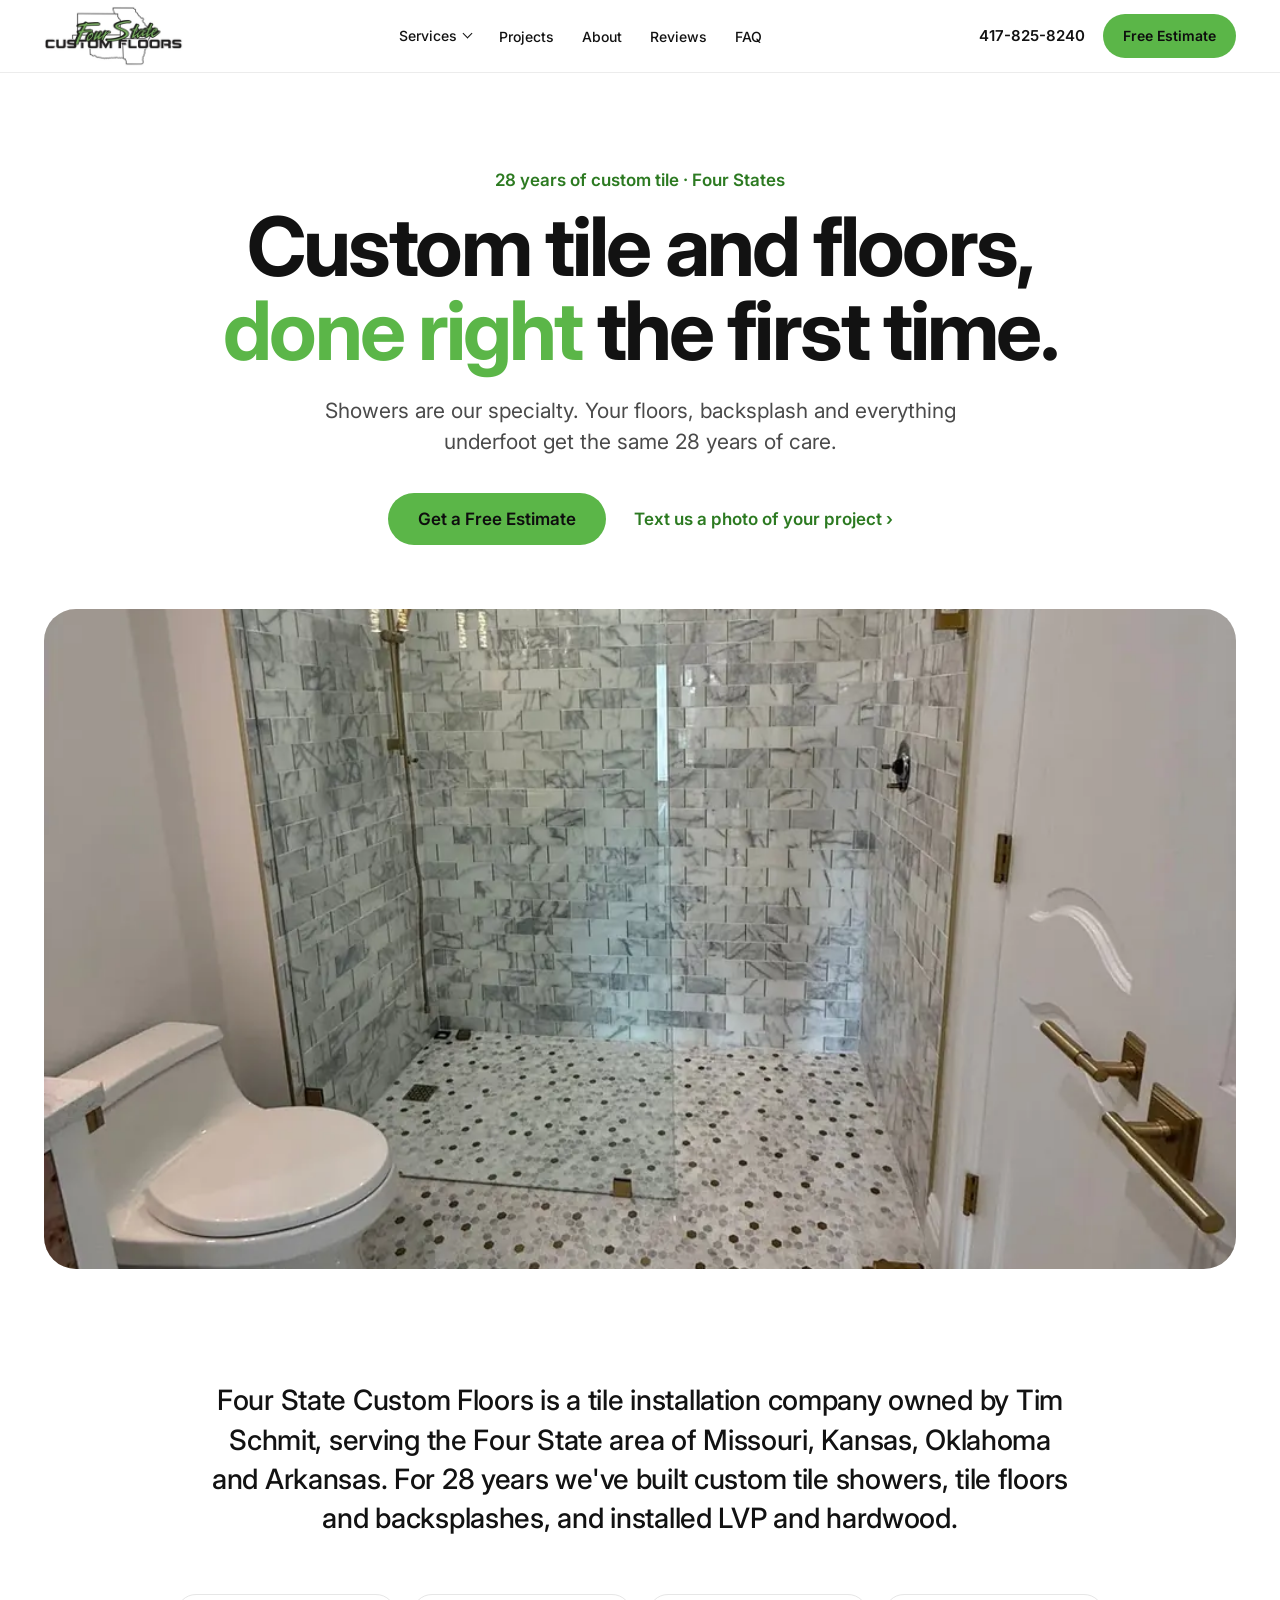
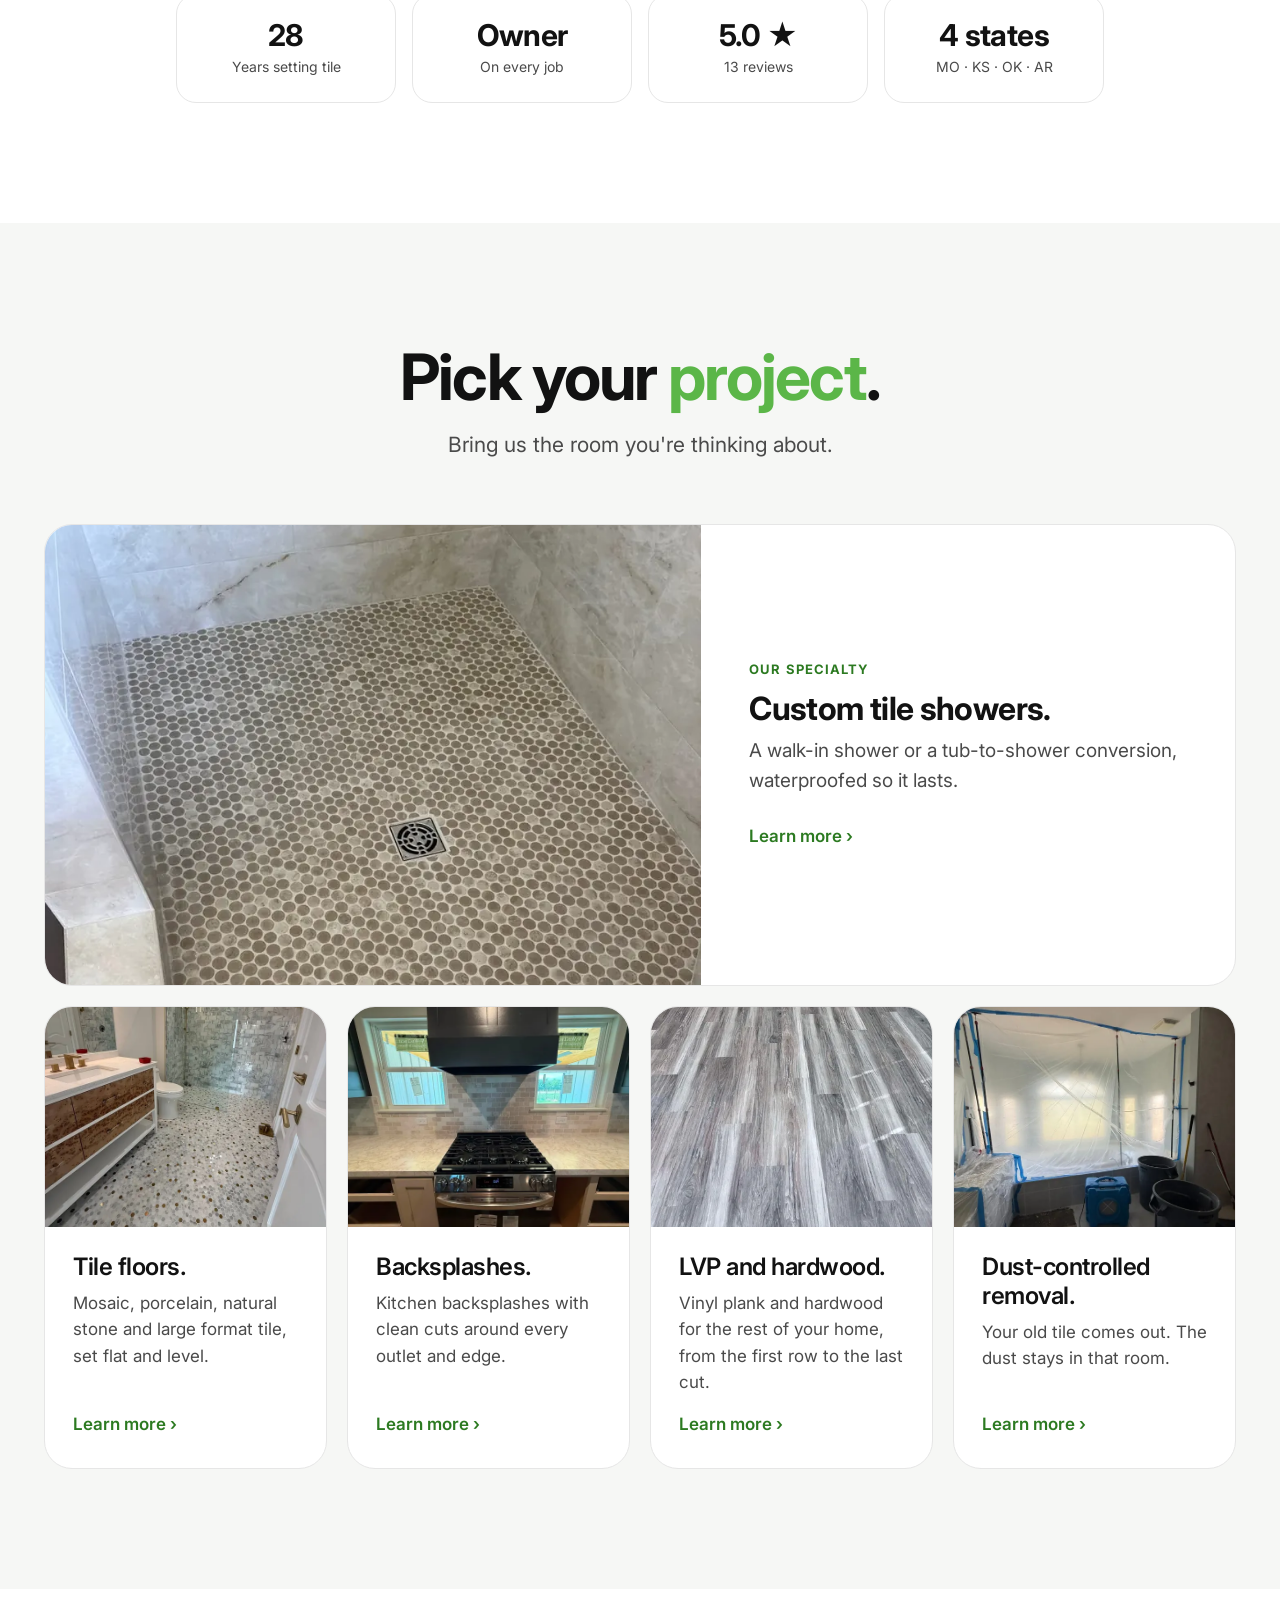
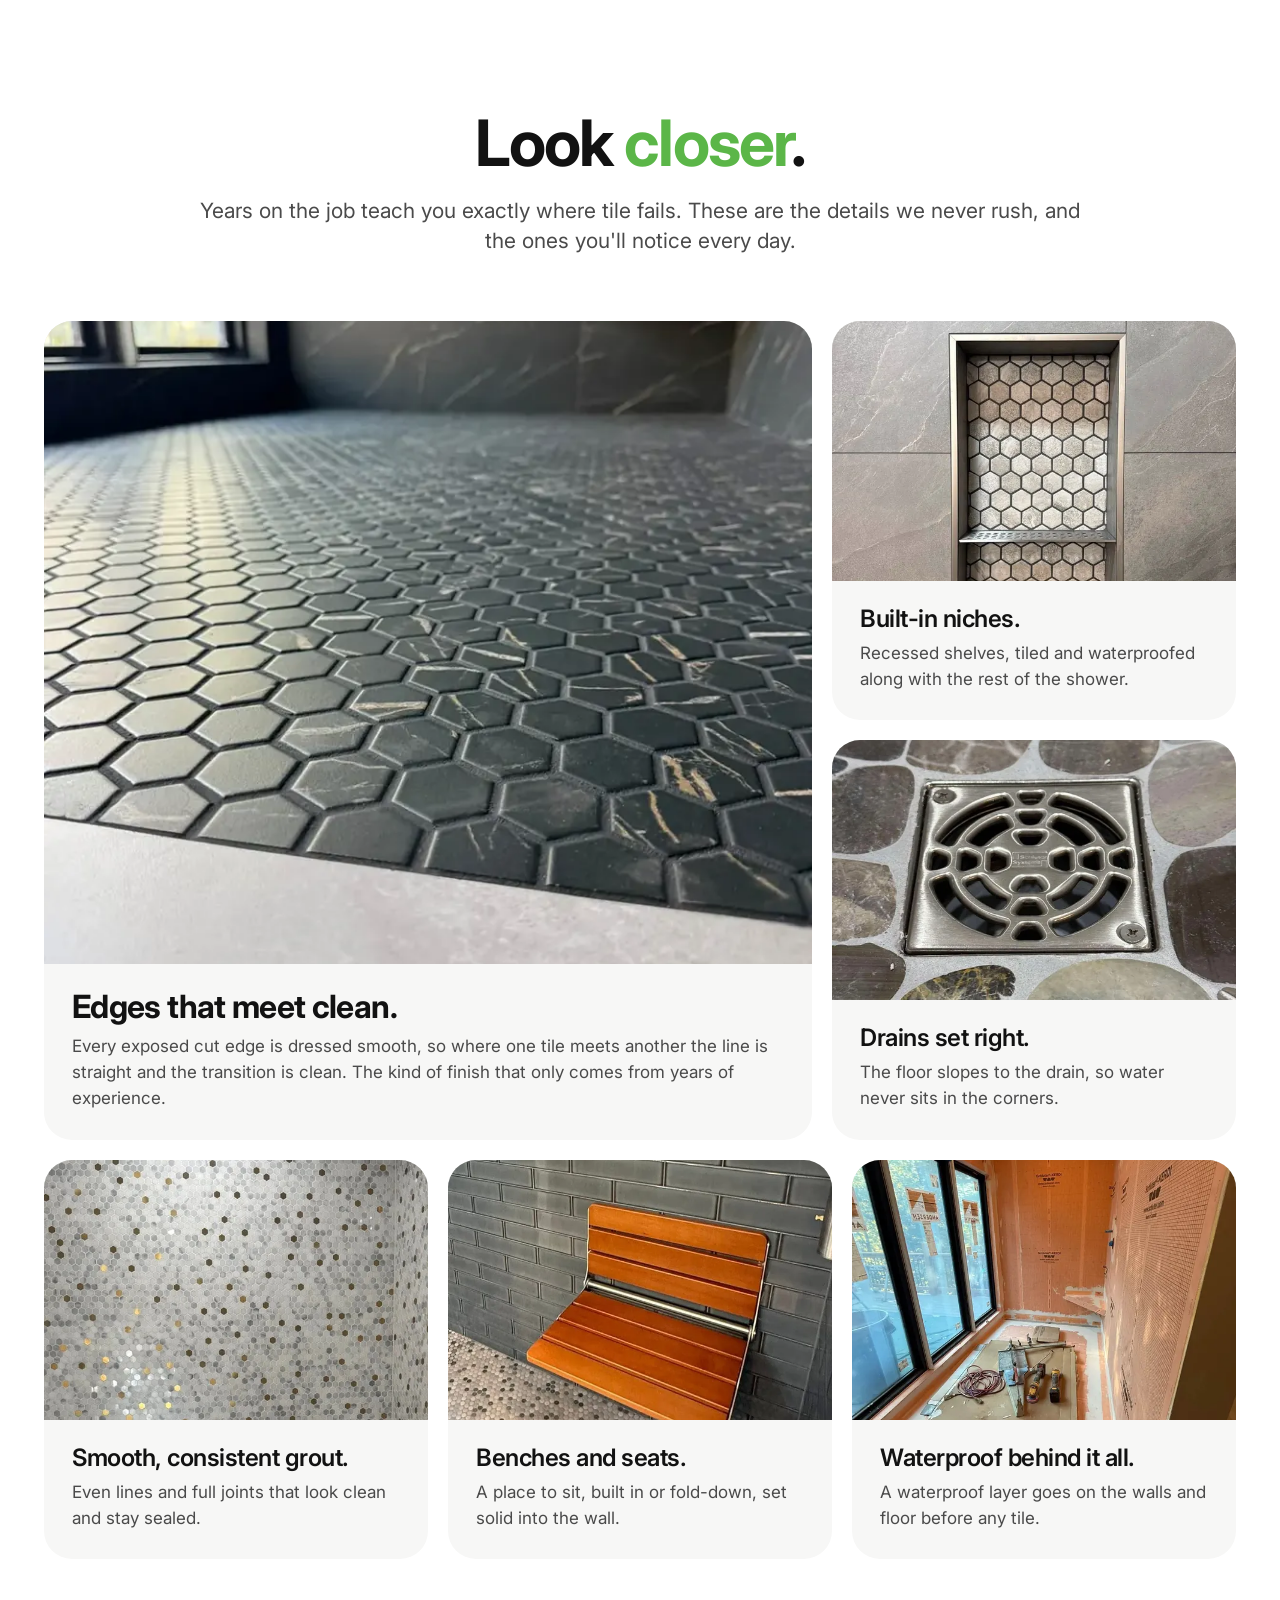
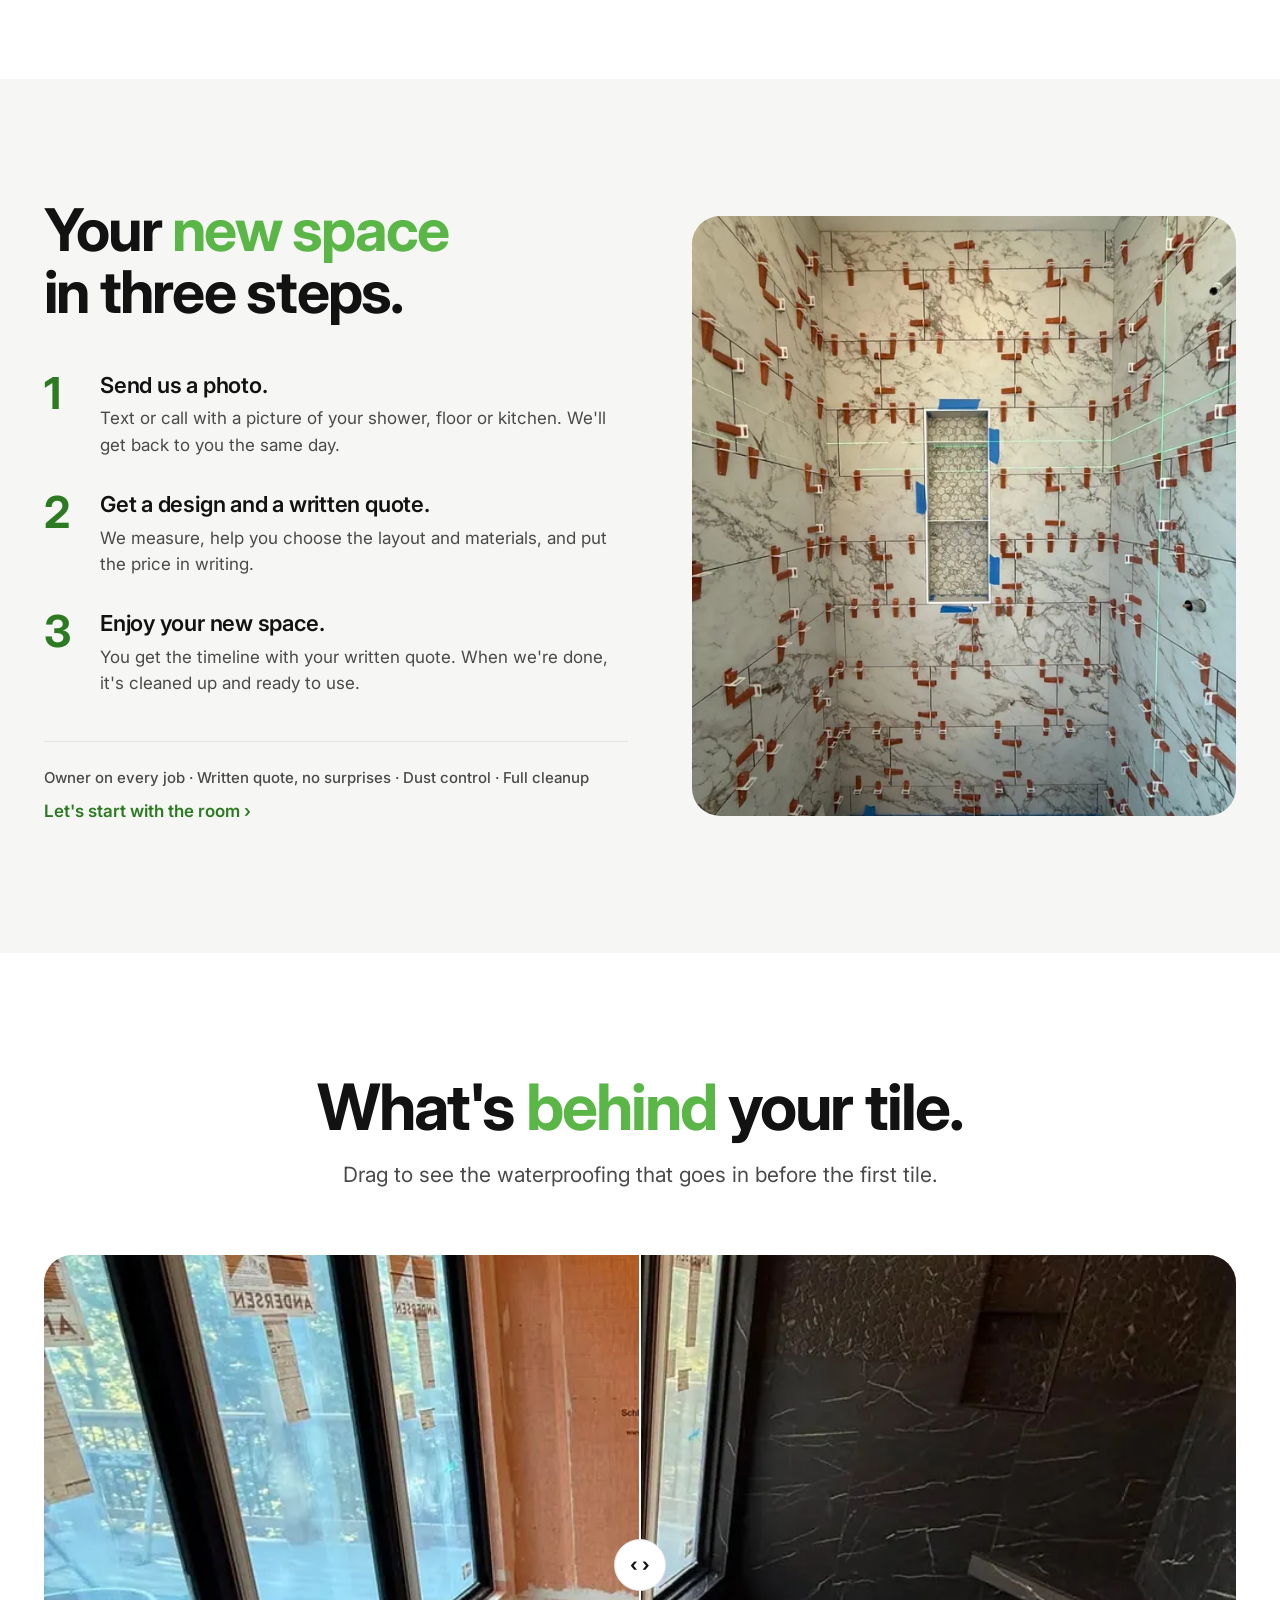
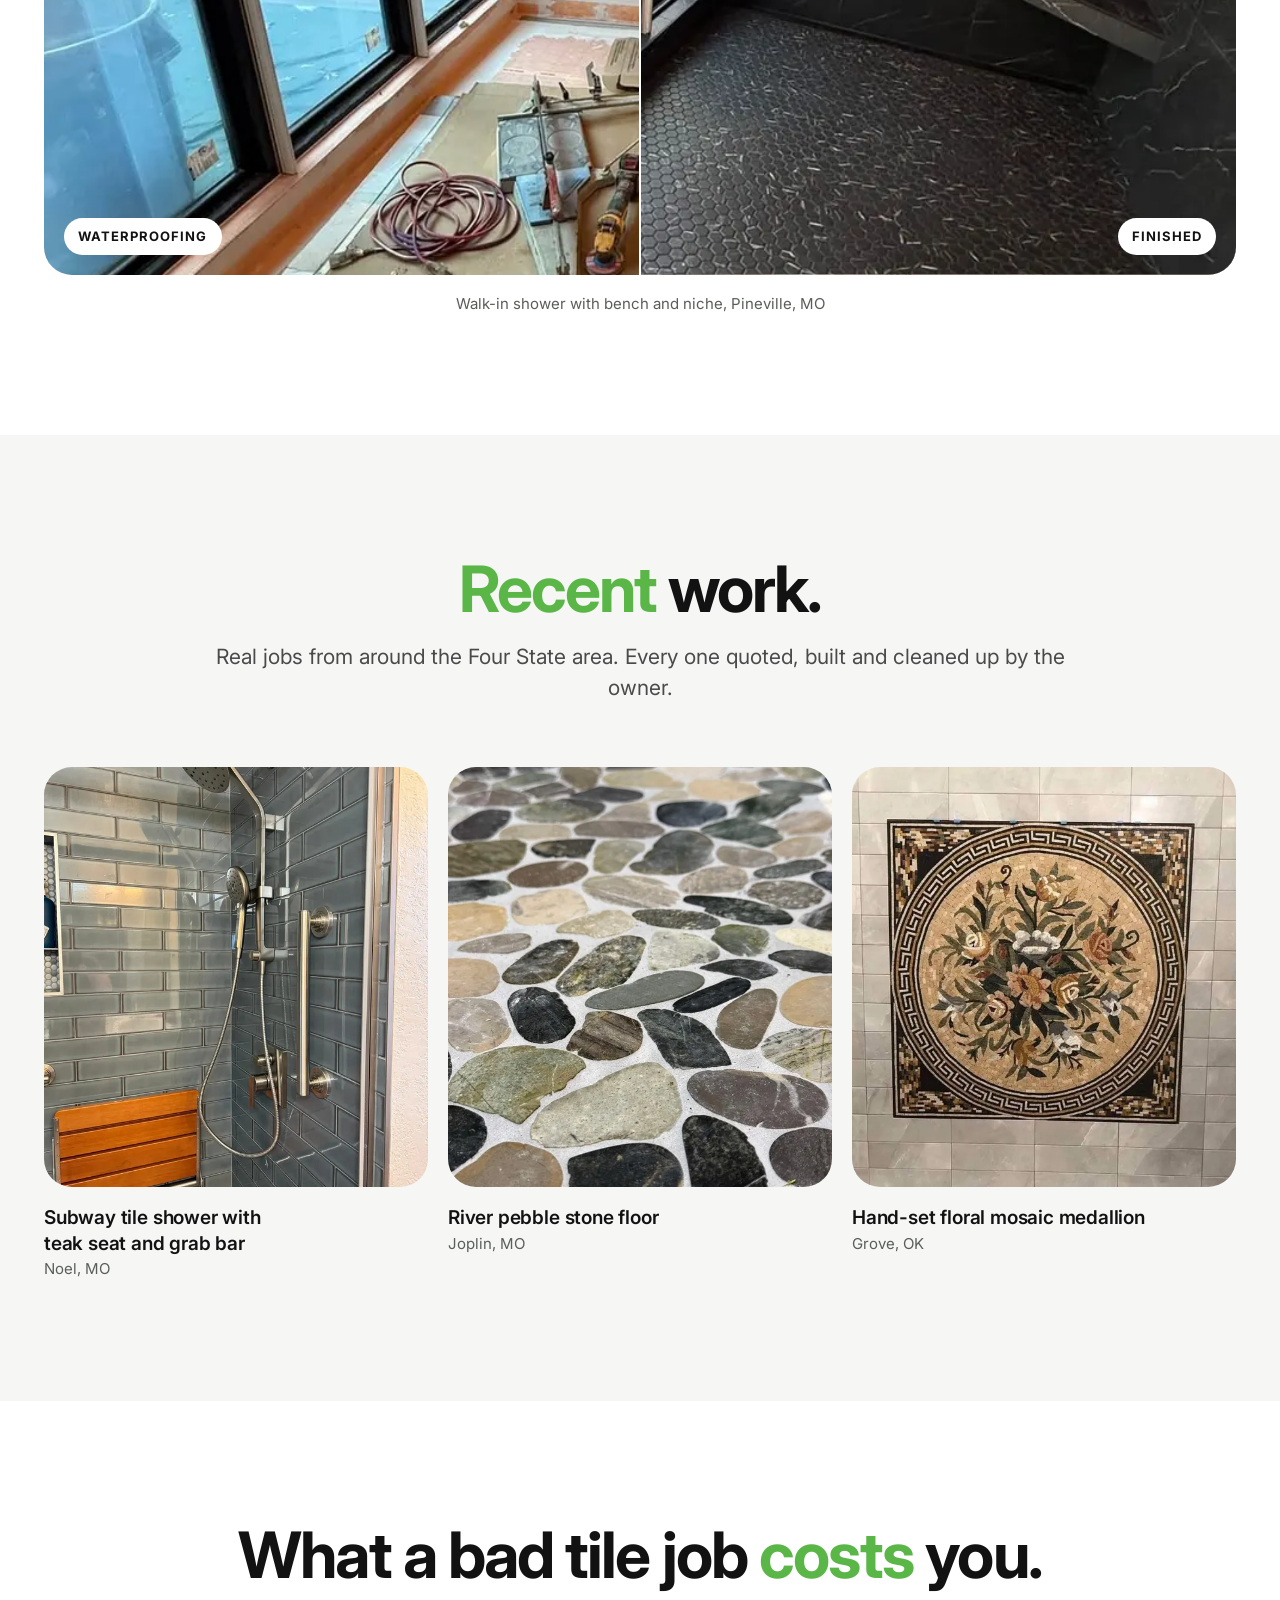
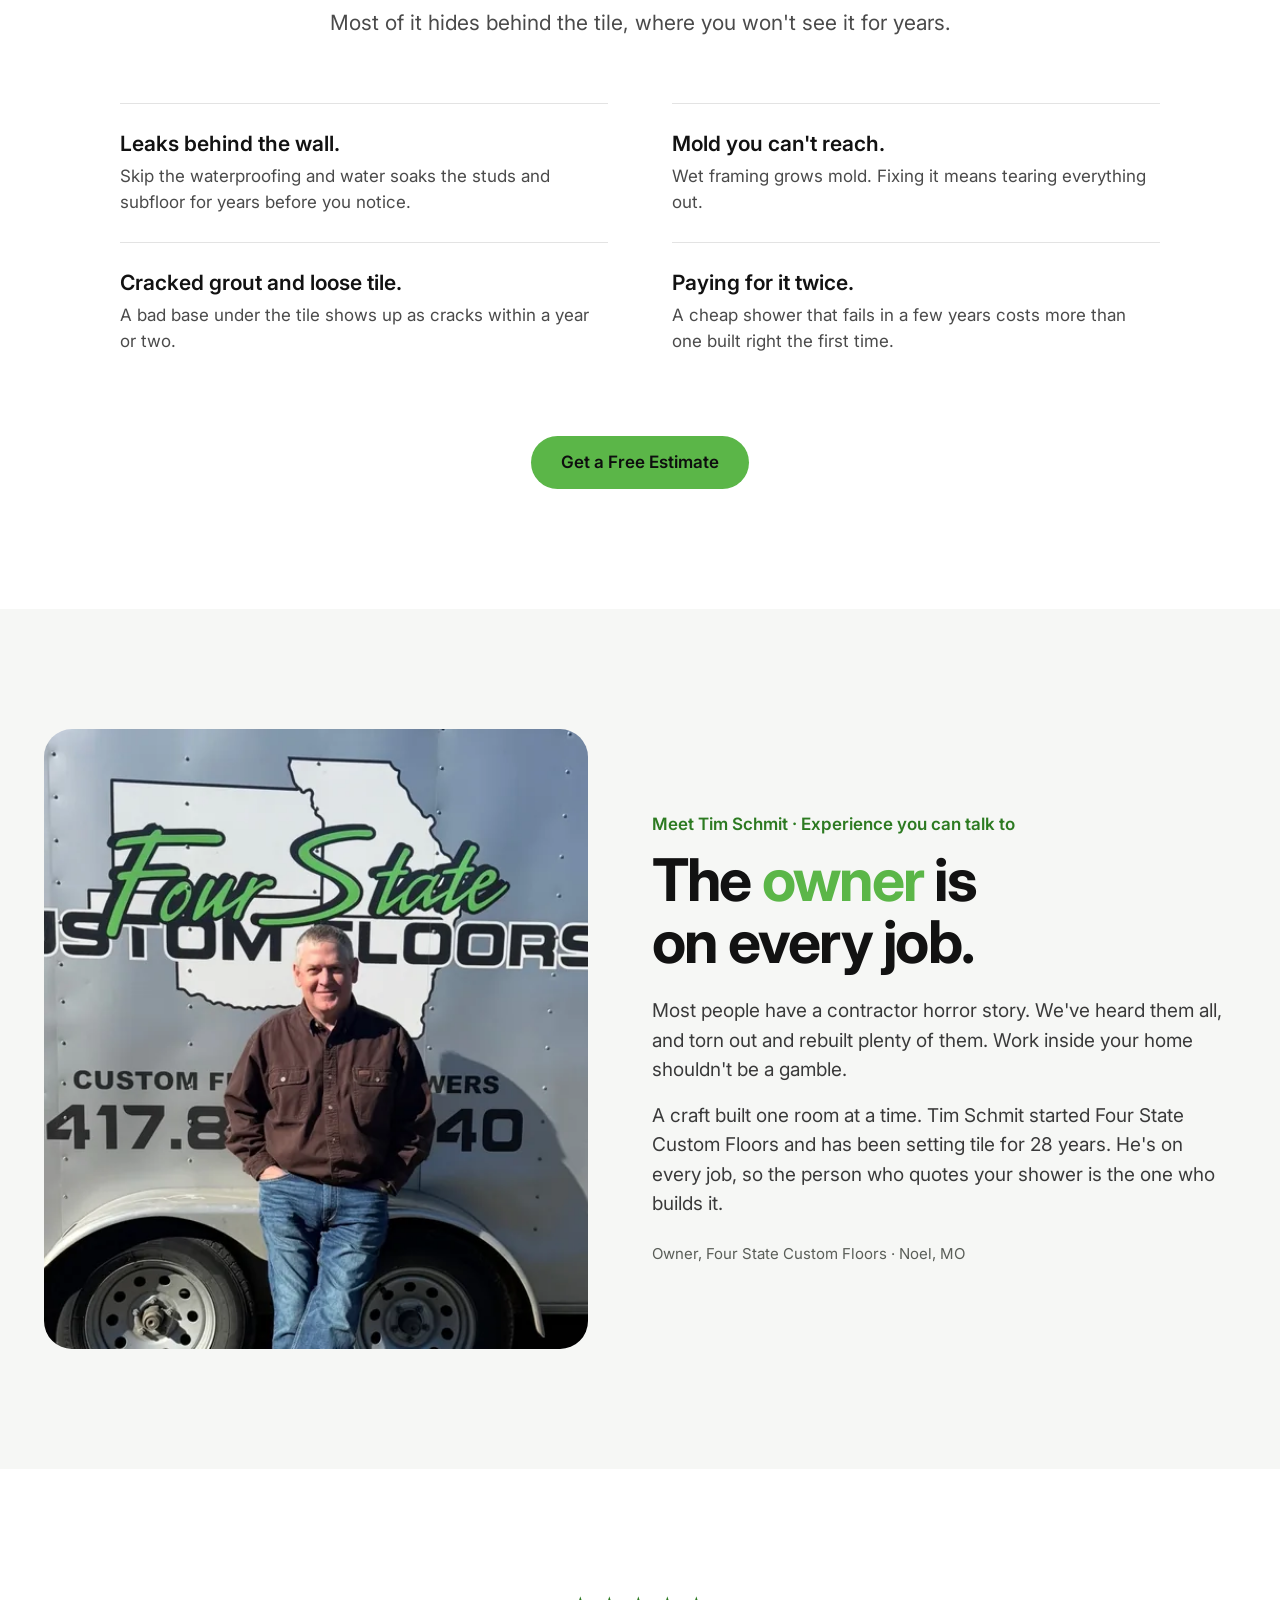
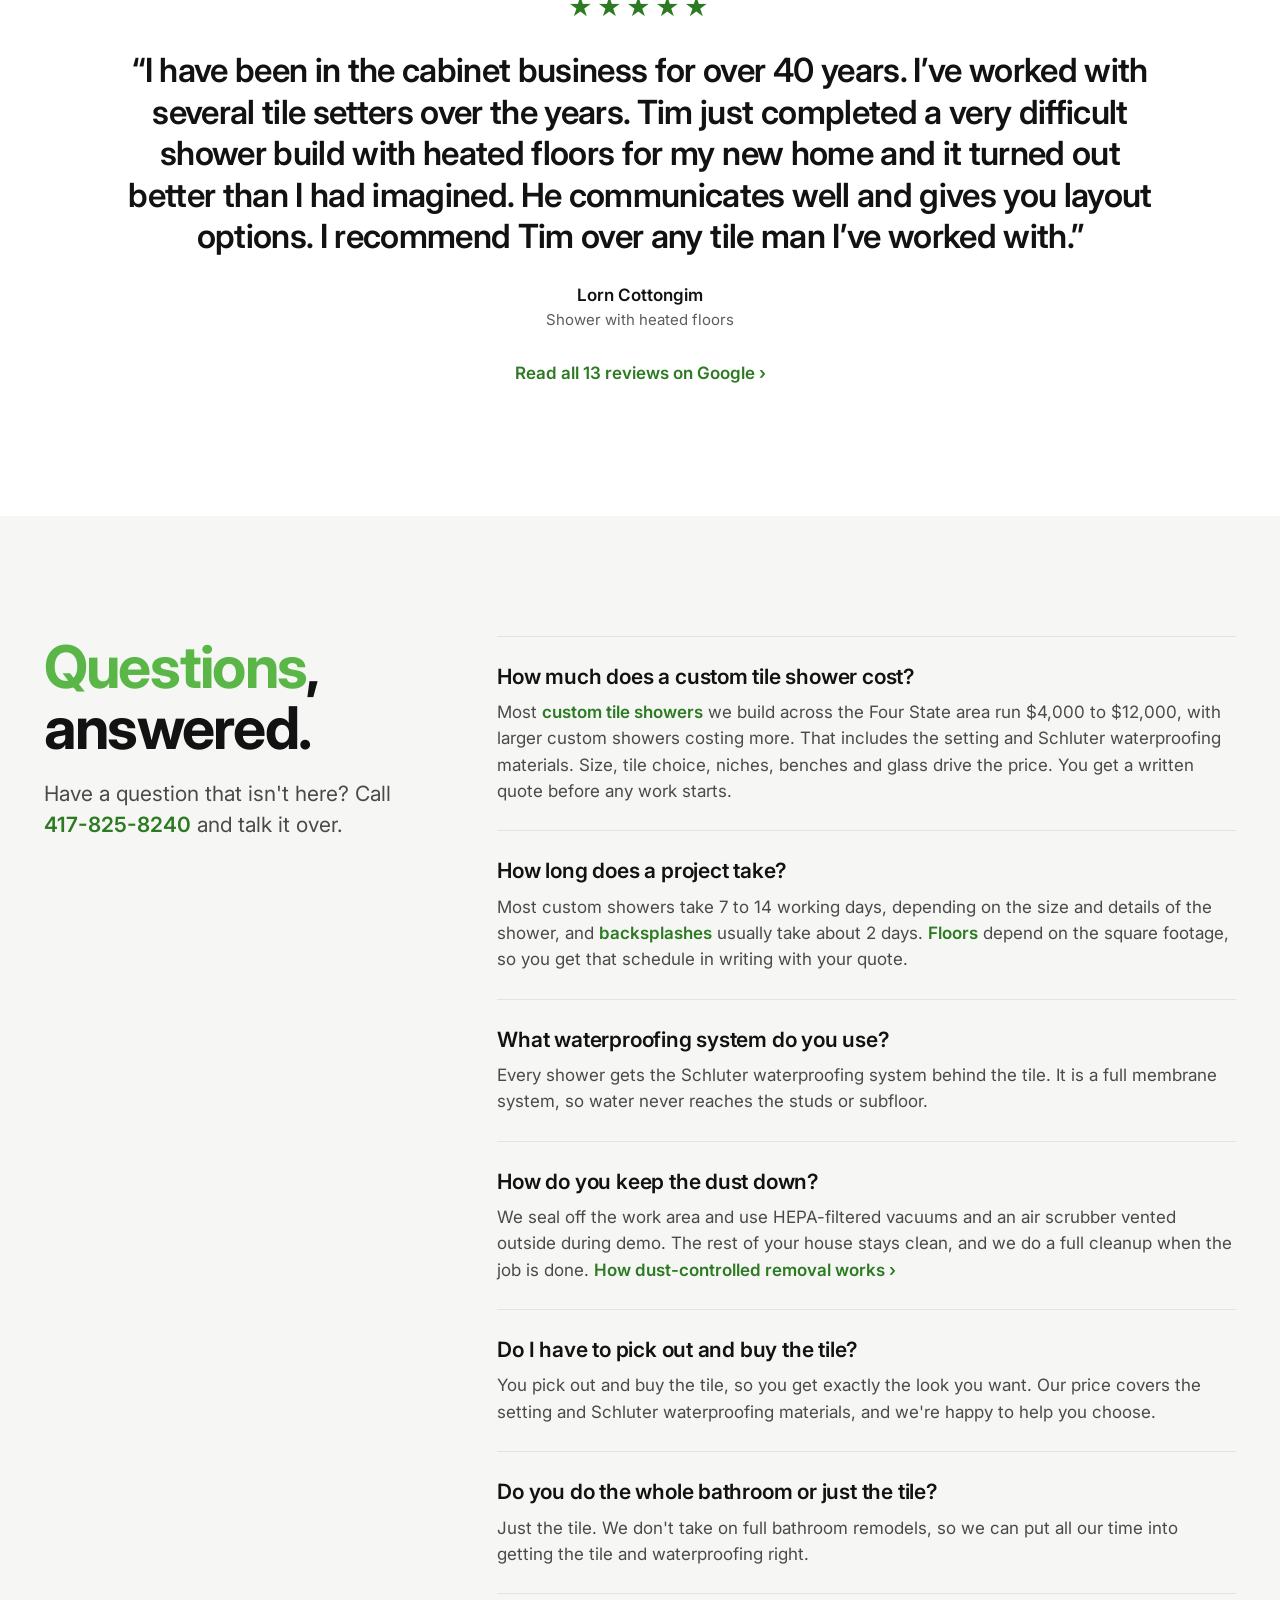
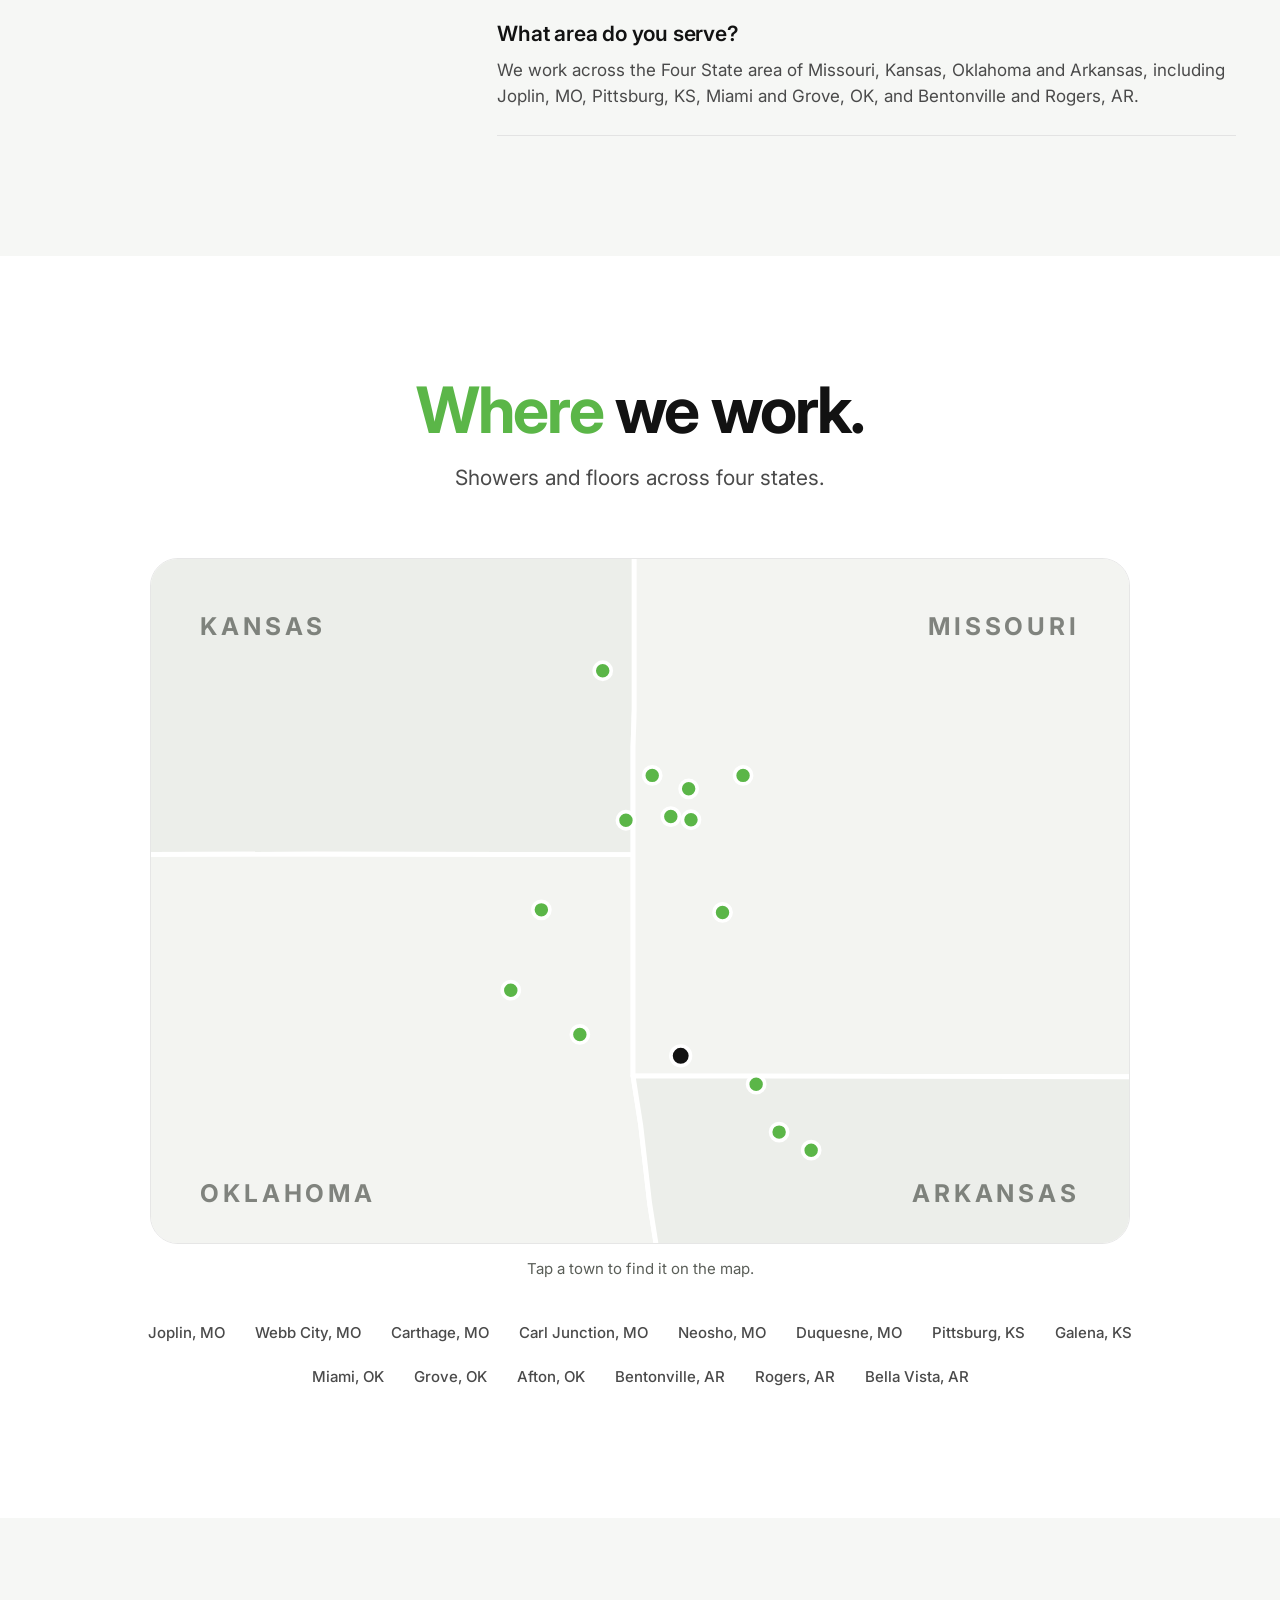
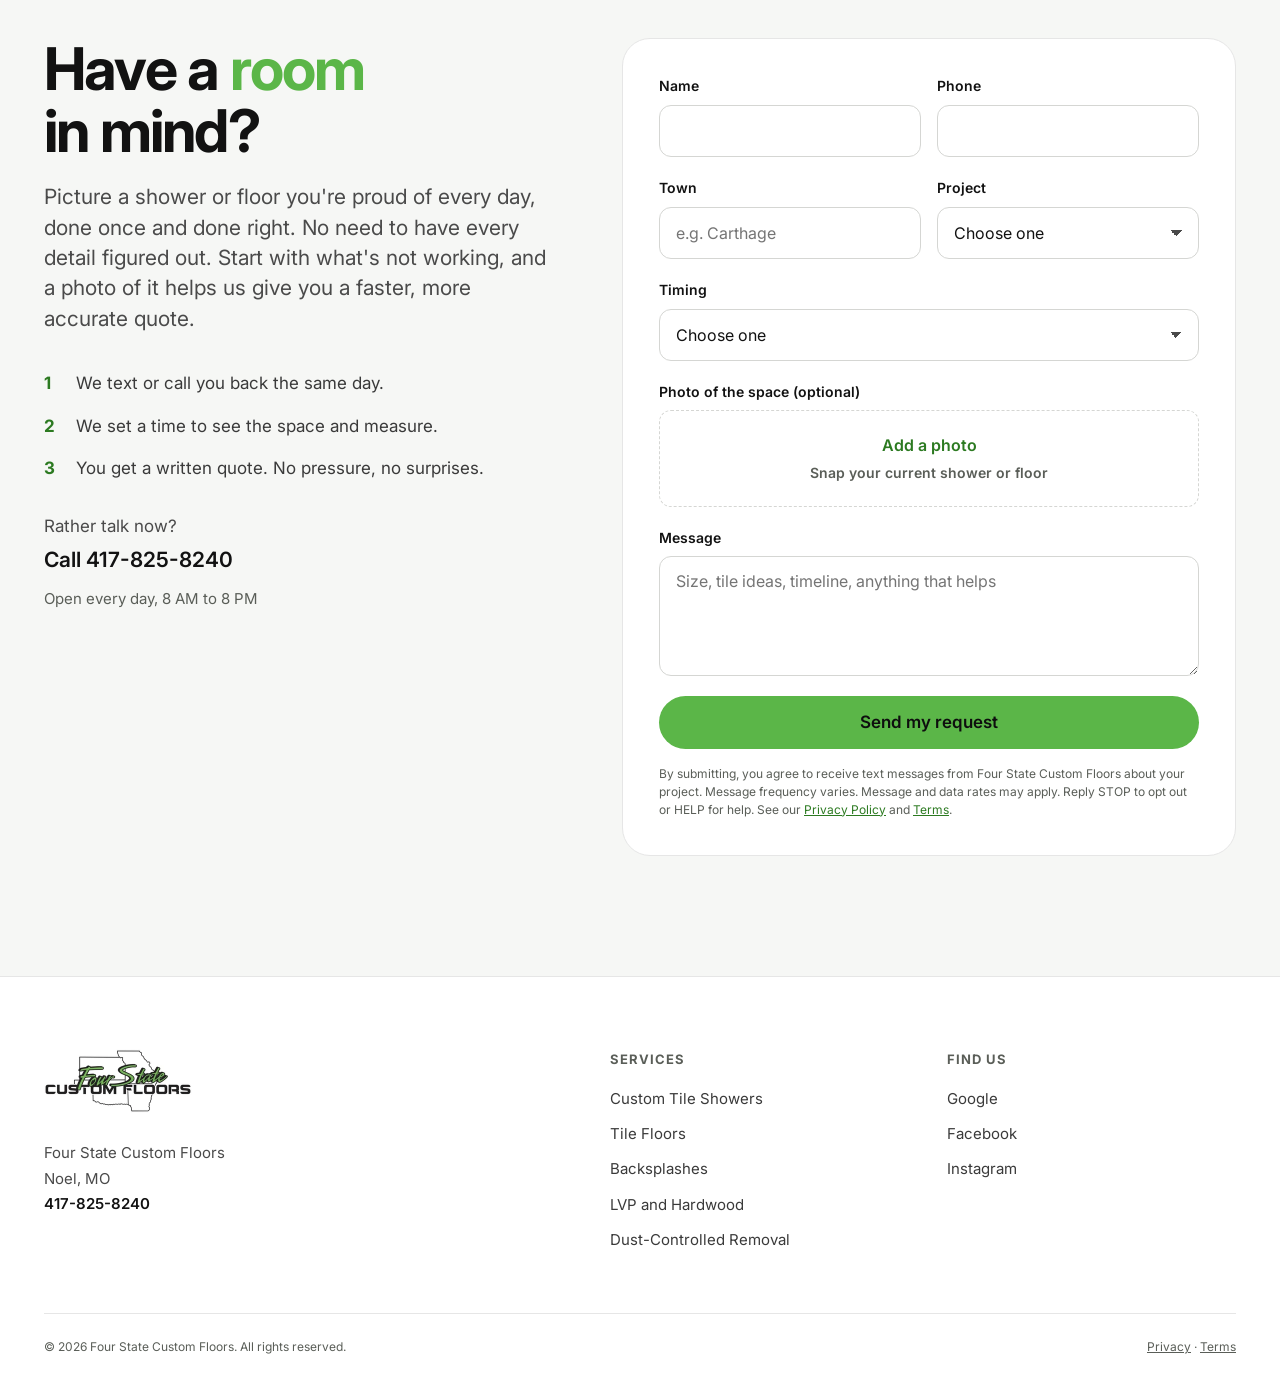
==== commit edf69b97: "Hours: every day, 8 AM to 8 PM (matches the Google profile) Co-Authored-By: Claude Opus 5.5 <noreply" ====
--- a/index.html
+++ b/index.html
@@ -43,7 +43,7 @@
         "telephone": "+1-417-825-8240",
         "description": "Tile installation company owned by Tim Schmit. Custom tile showers, tile floors, kitchen backsplashes, LVP and hardwood installation, and dust-controlled tile removal across the Four State area of Missouri, Kansas, Oklahoma and Arkansas.",
         "founder": { "@id": "https://www.fourstatecustomfloors.com/#tim" },
-        "openingHours": "Mo-Su",
+        "openingHours": "Mo-Su 08:00-20:00",
         "priceRange": "$$",
         "address": {
           "@type": "PostalAddress",
@@ -647,7 +647,7 @@
             <li><b>3</b><span>You get a written quote. No pressure, no surprises.</span></li>
           </ol>
           <p class="estimate-call">Rather talk now?<br><a href="tel:+14178258240">Call 417-825-8240</a></p>
-          <p class="caption" style="margin-top:12px">Open 7 days a week</p>
+          <p class="caption" style="margin-top:12px">Open every day, 8 AM to 8 PM</p>
         </div>
 
         <!-- Replace action with the GHL form endpoint, or swap the shell for the native GHL embed -->
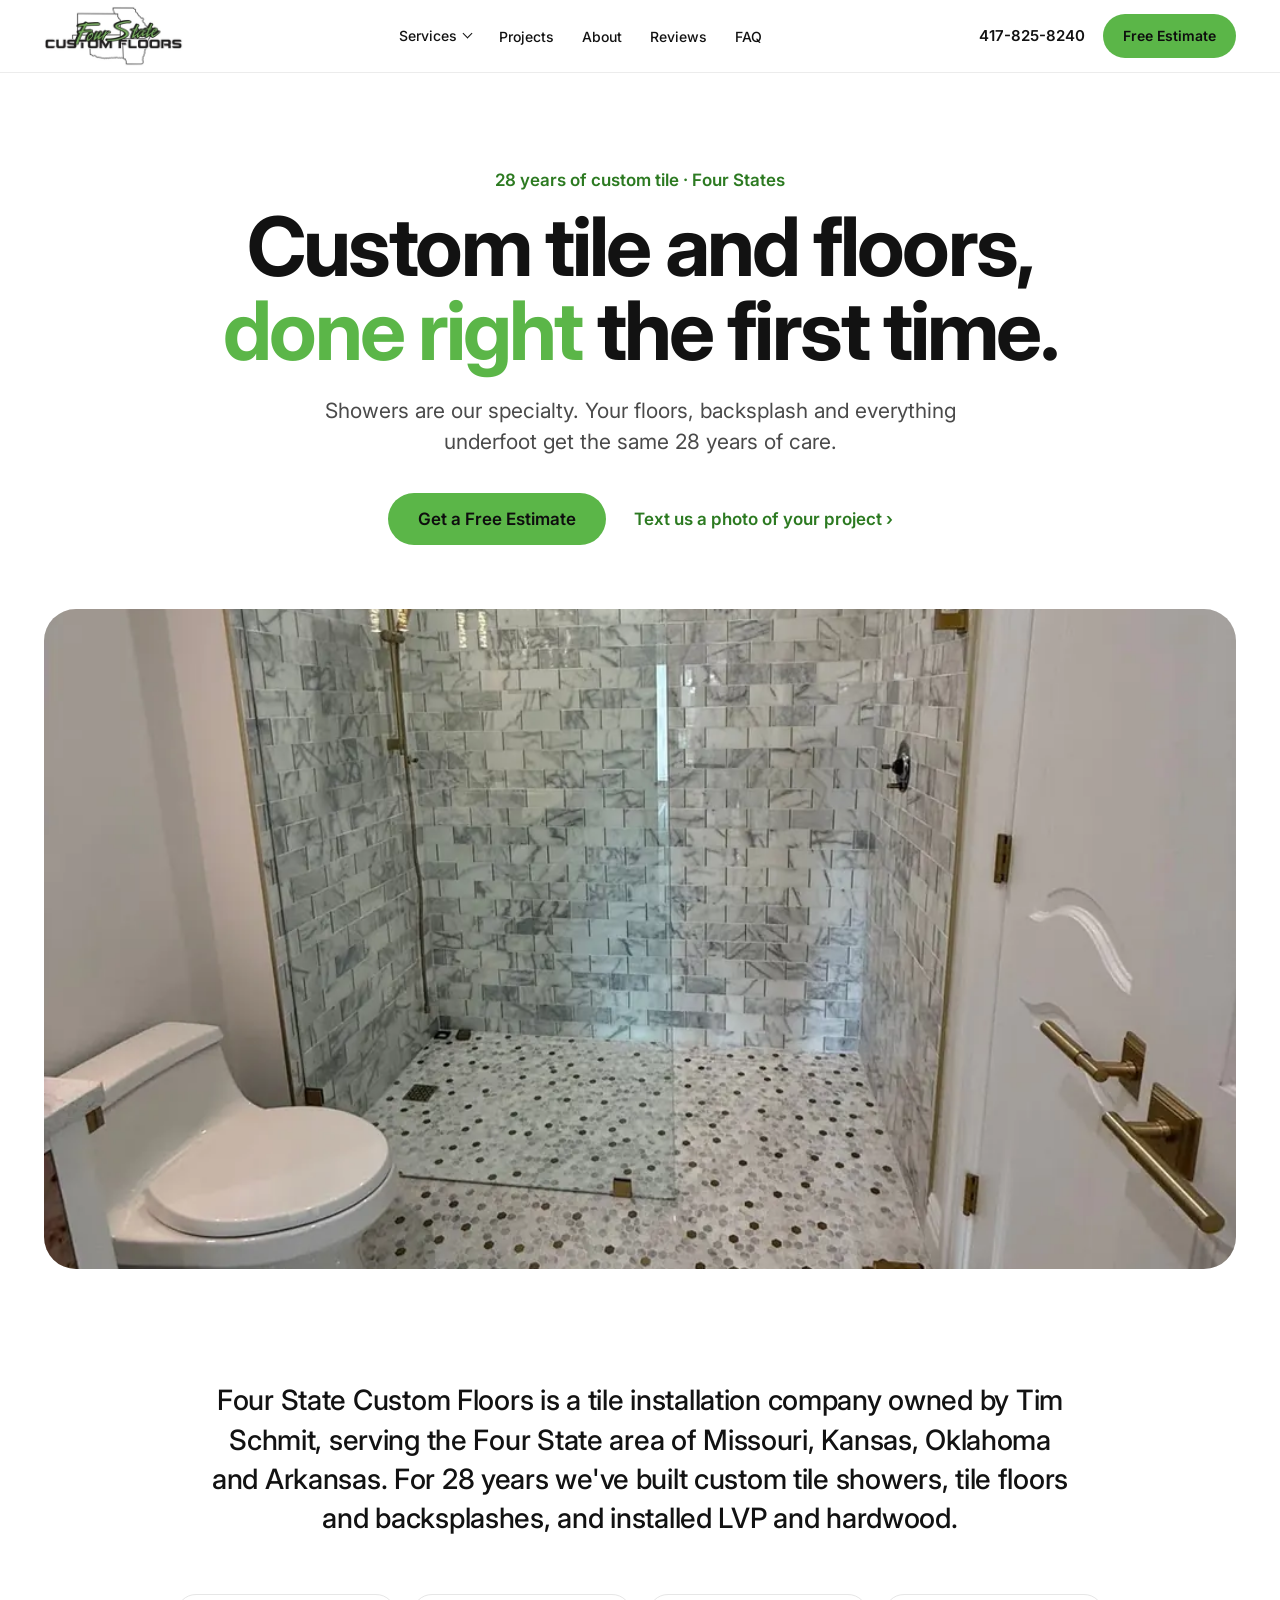
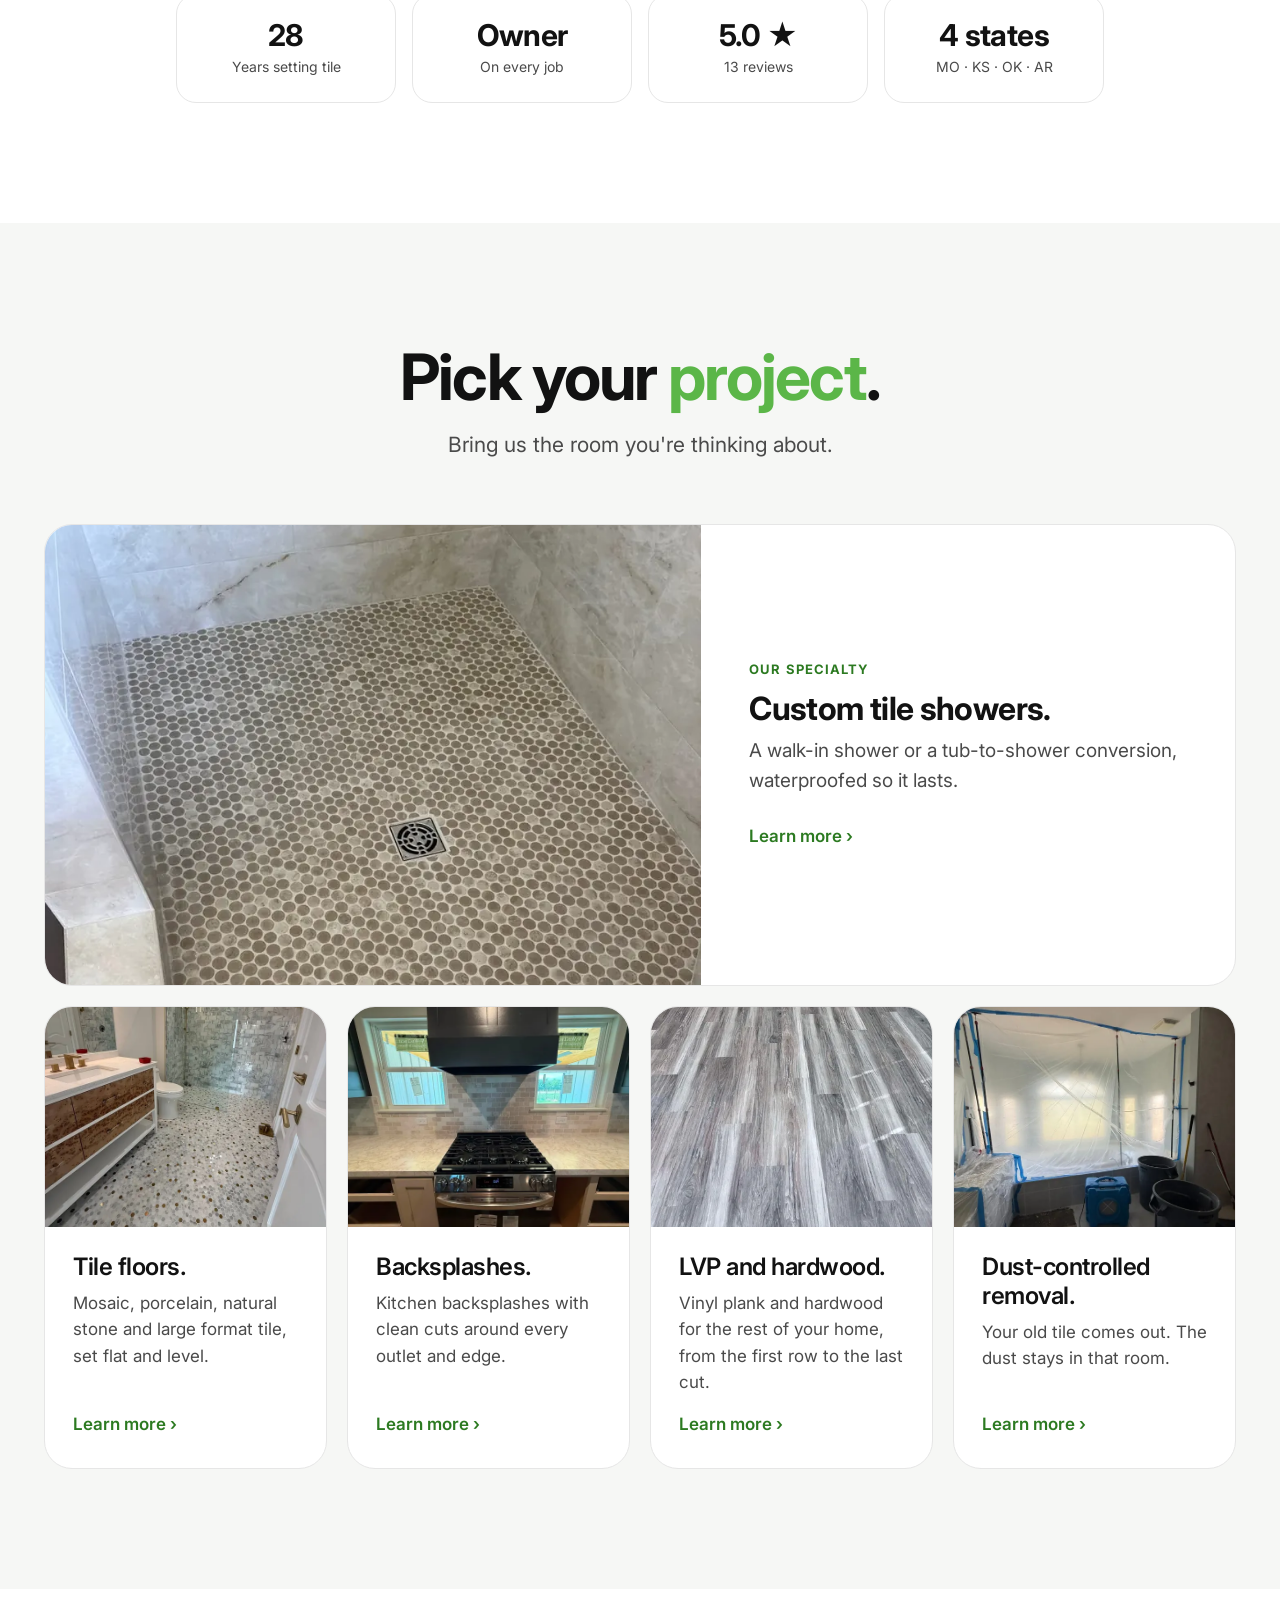
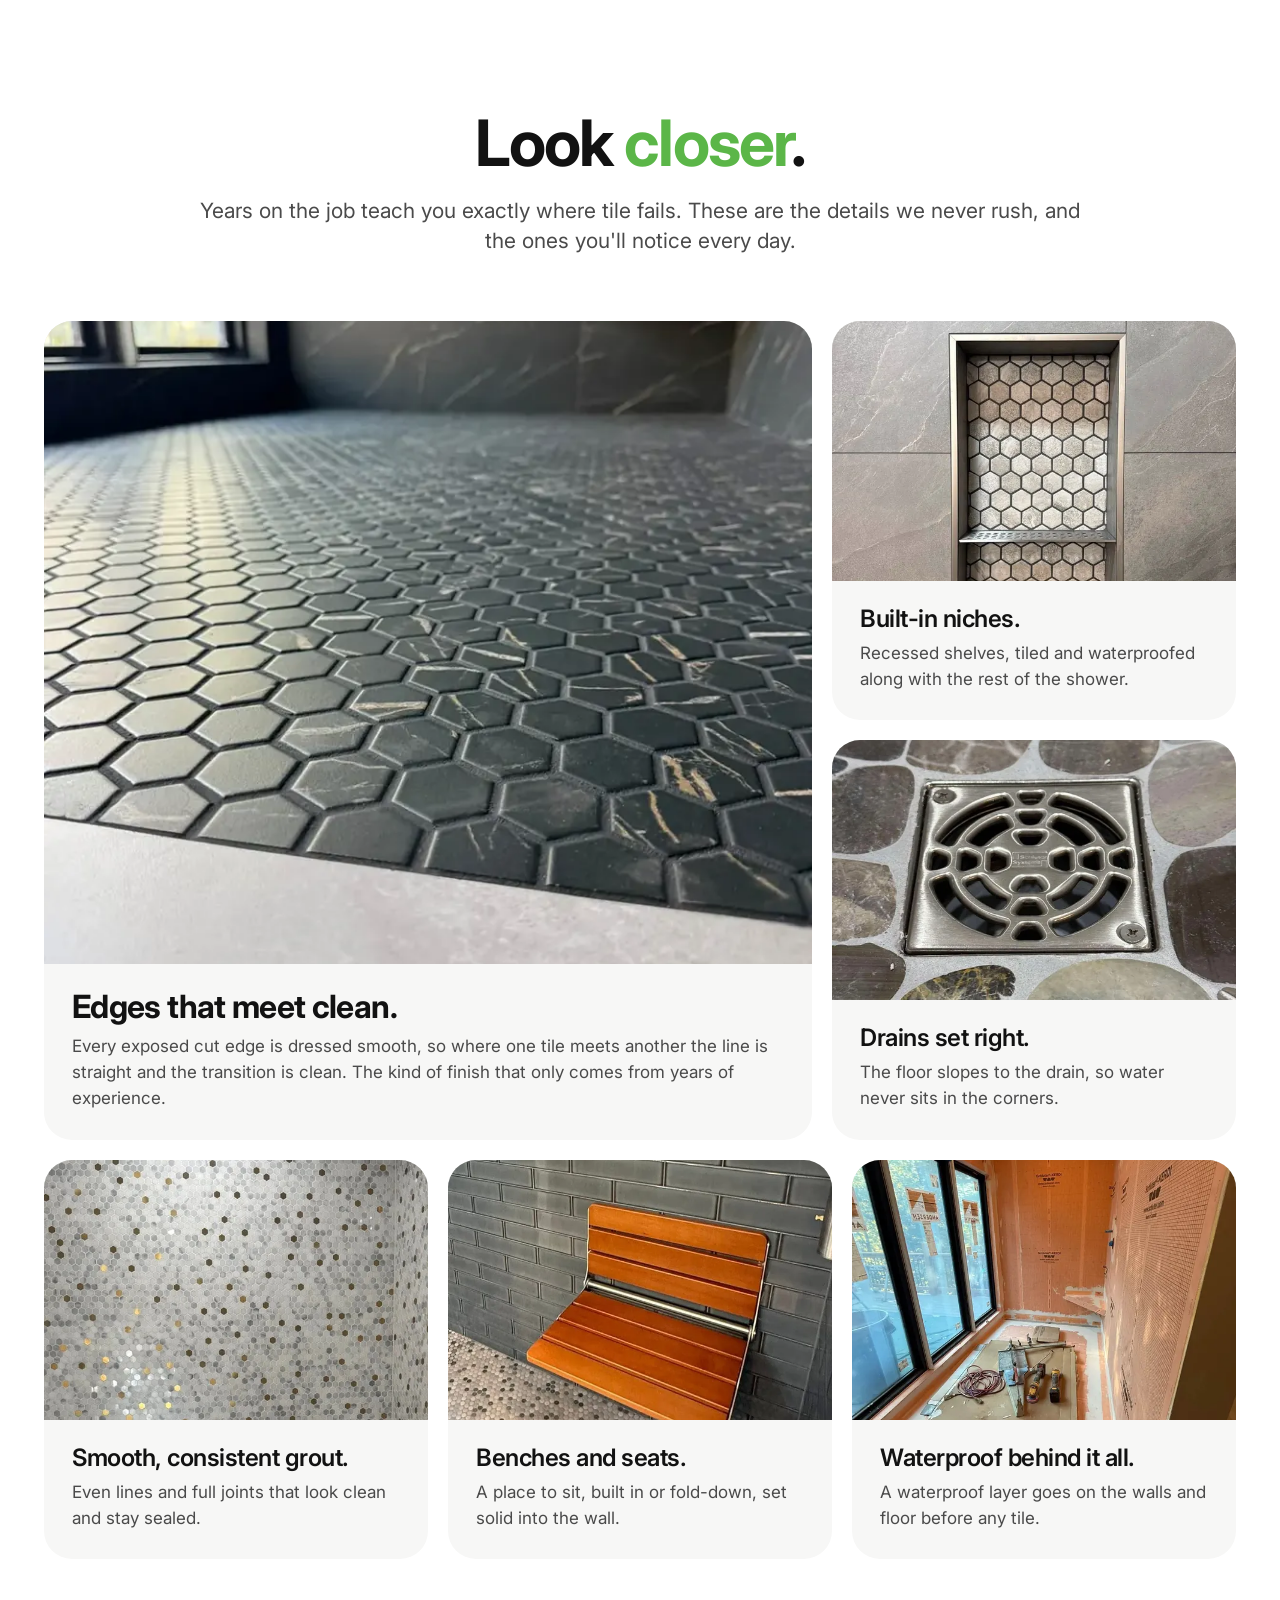
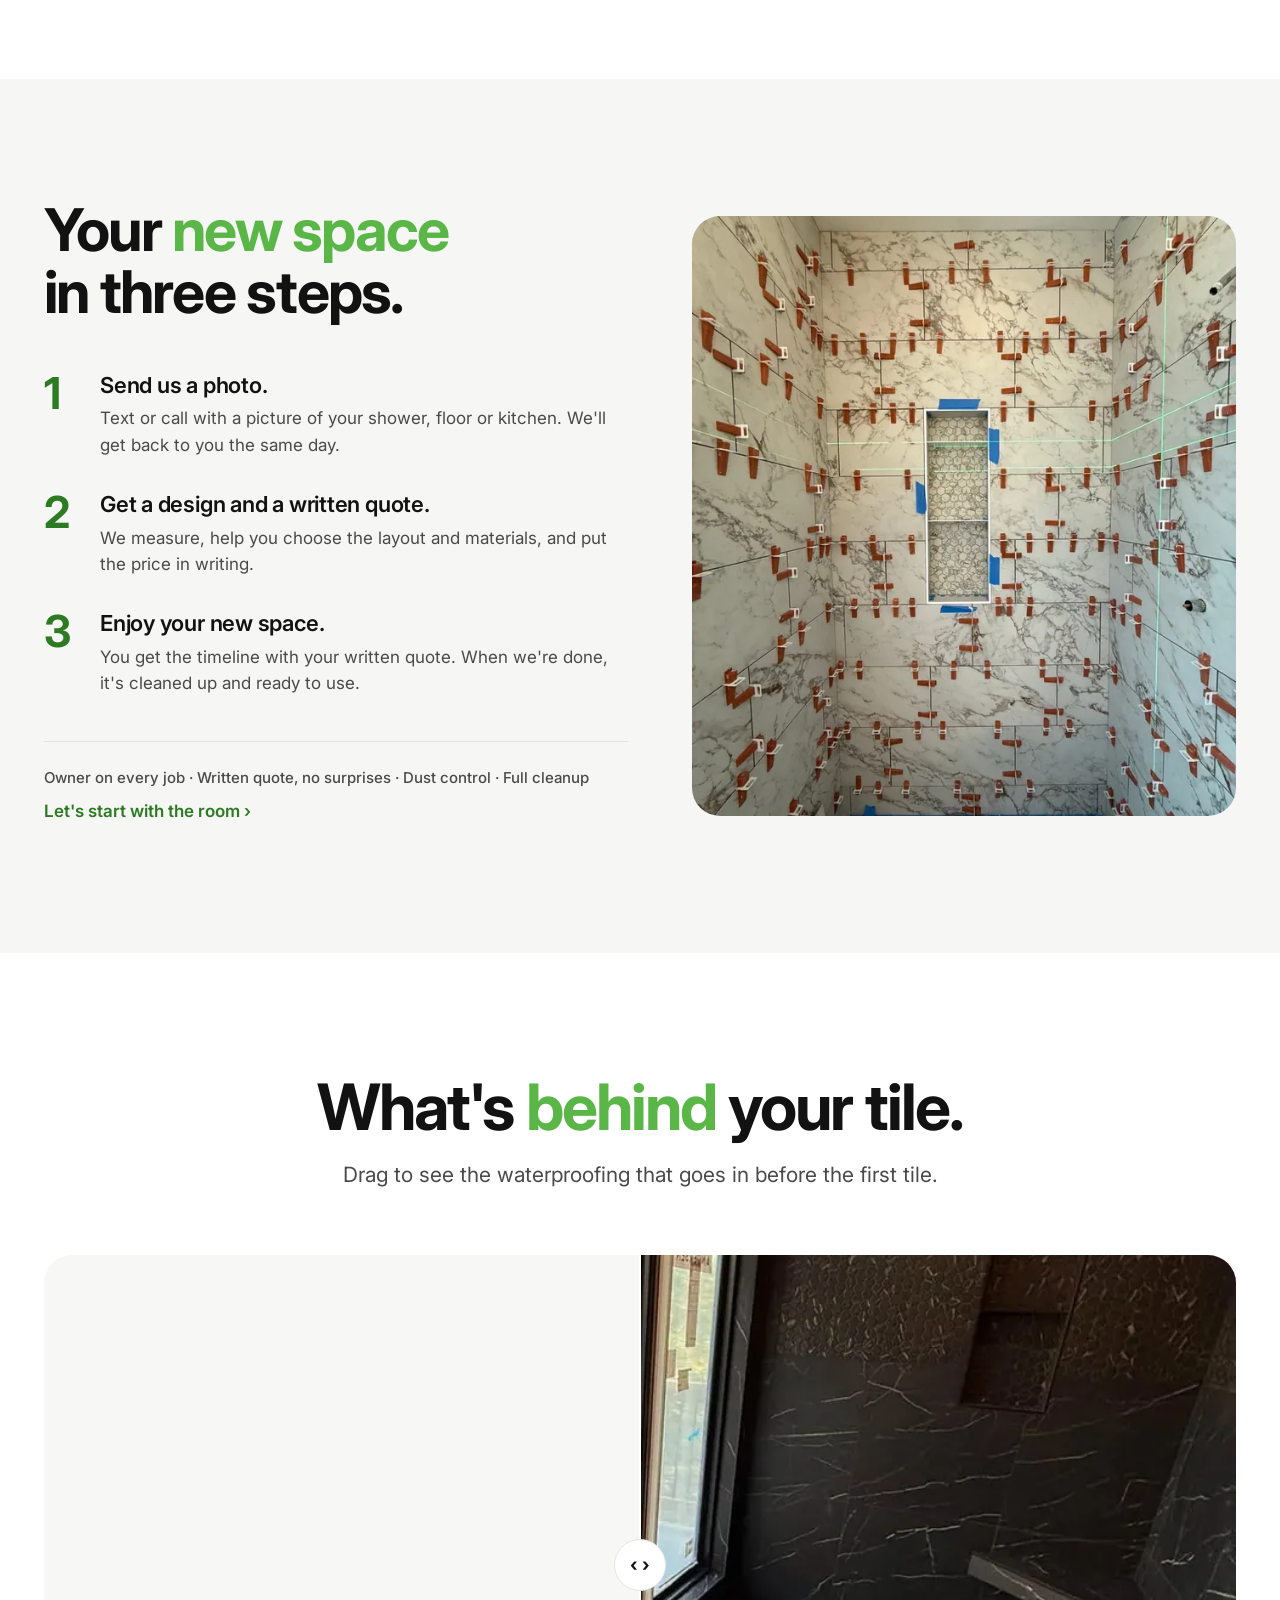
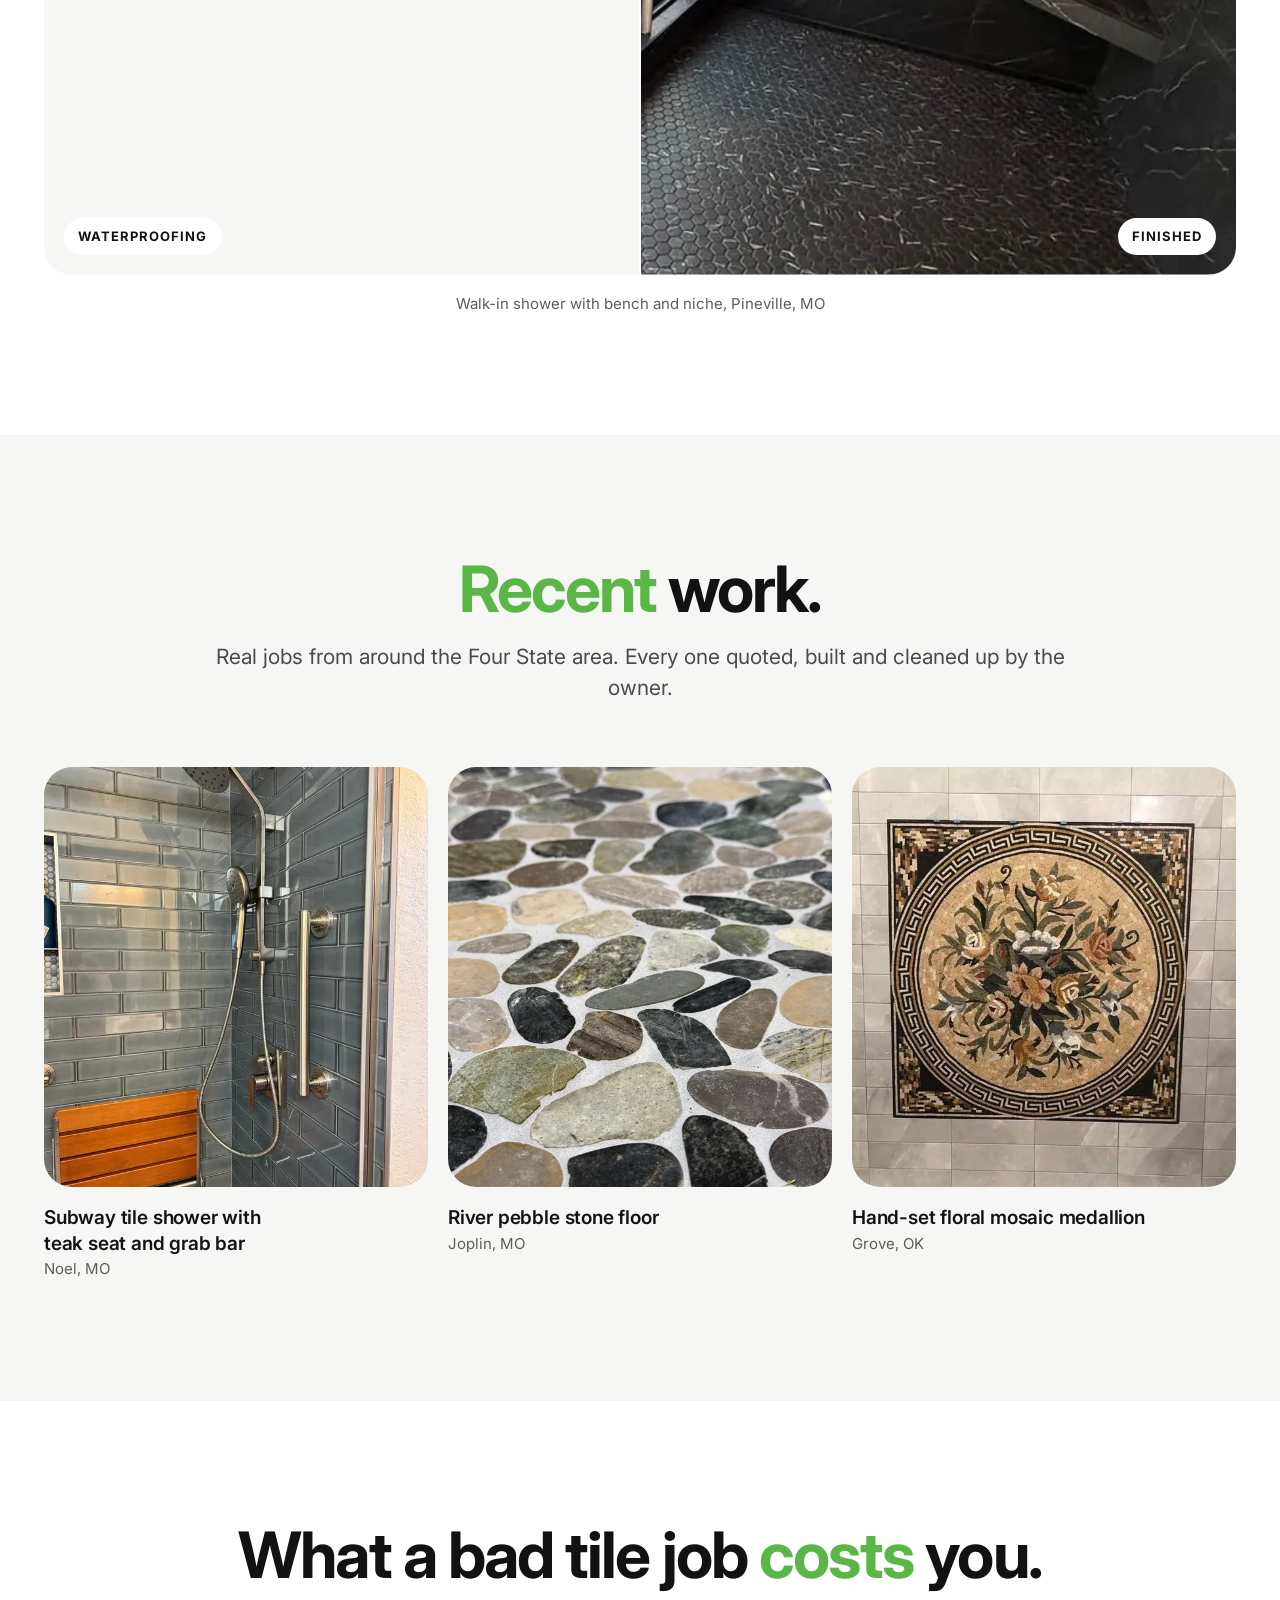
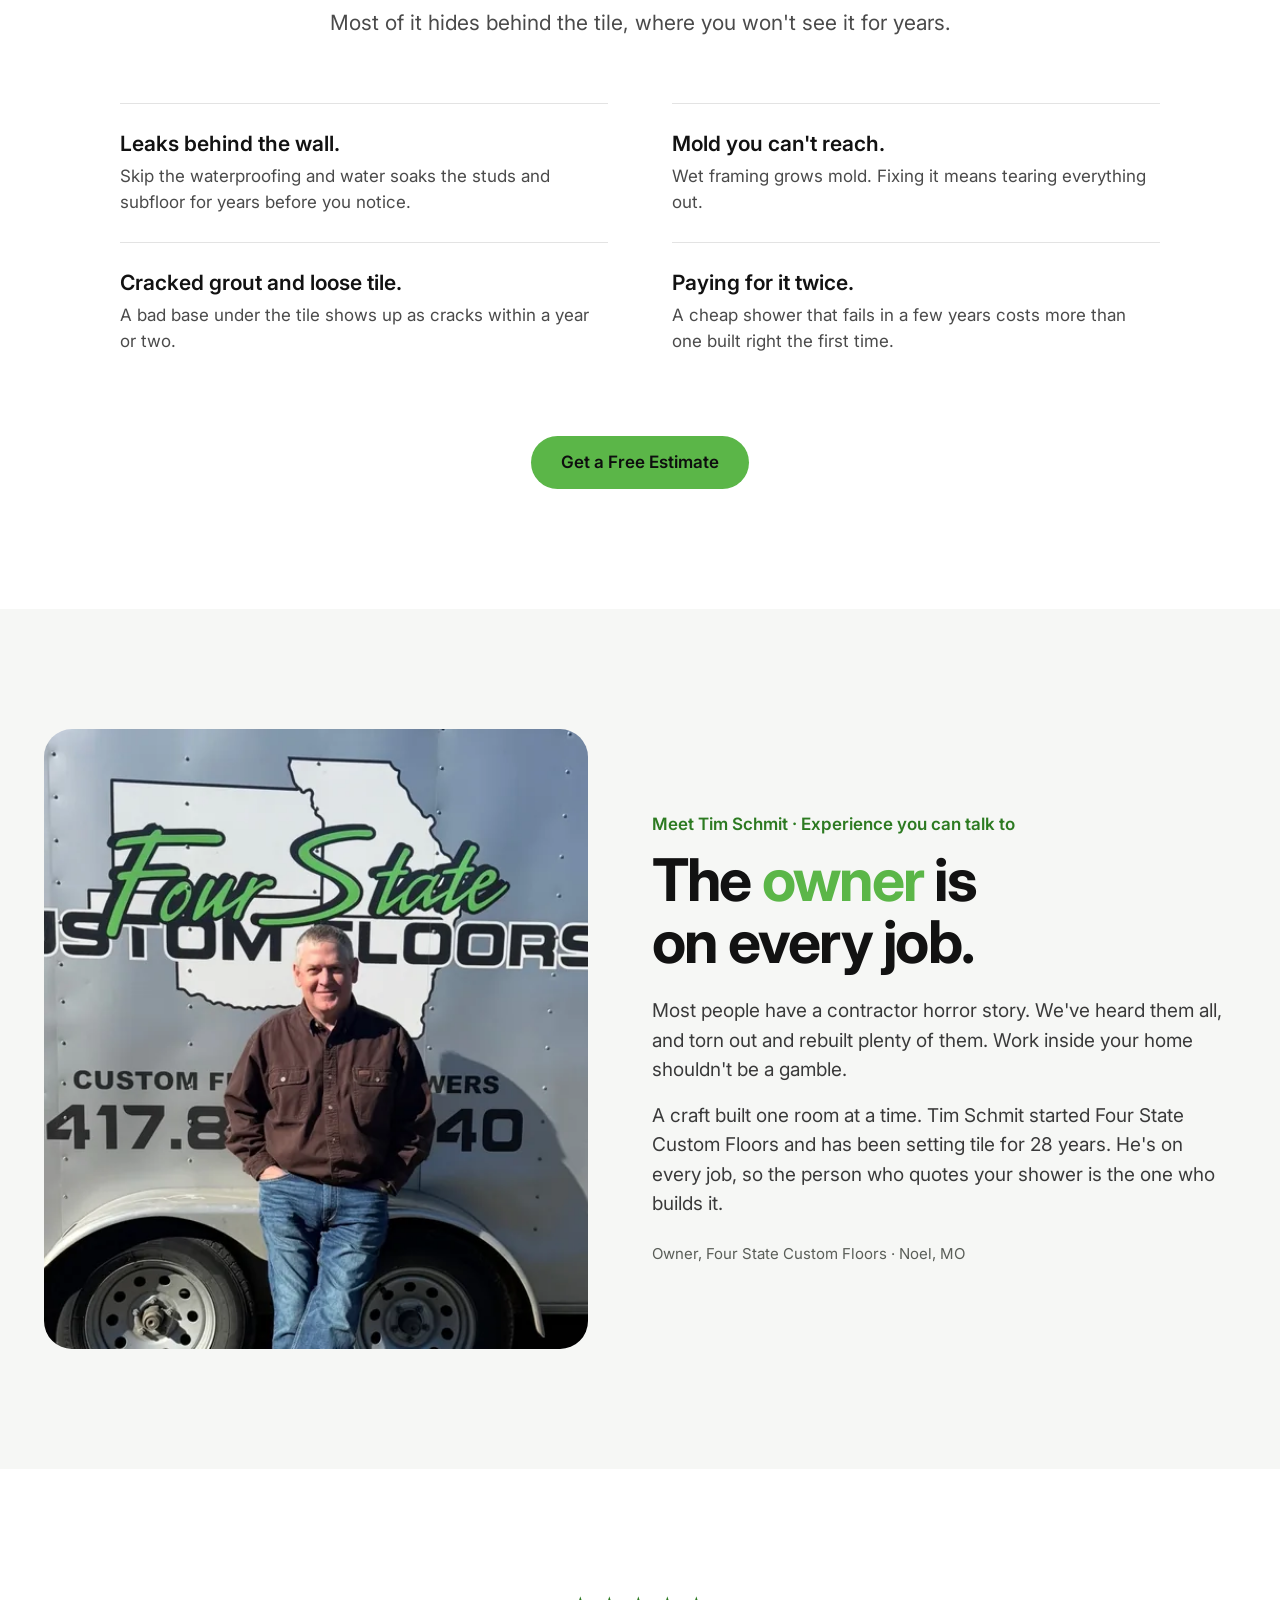
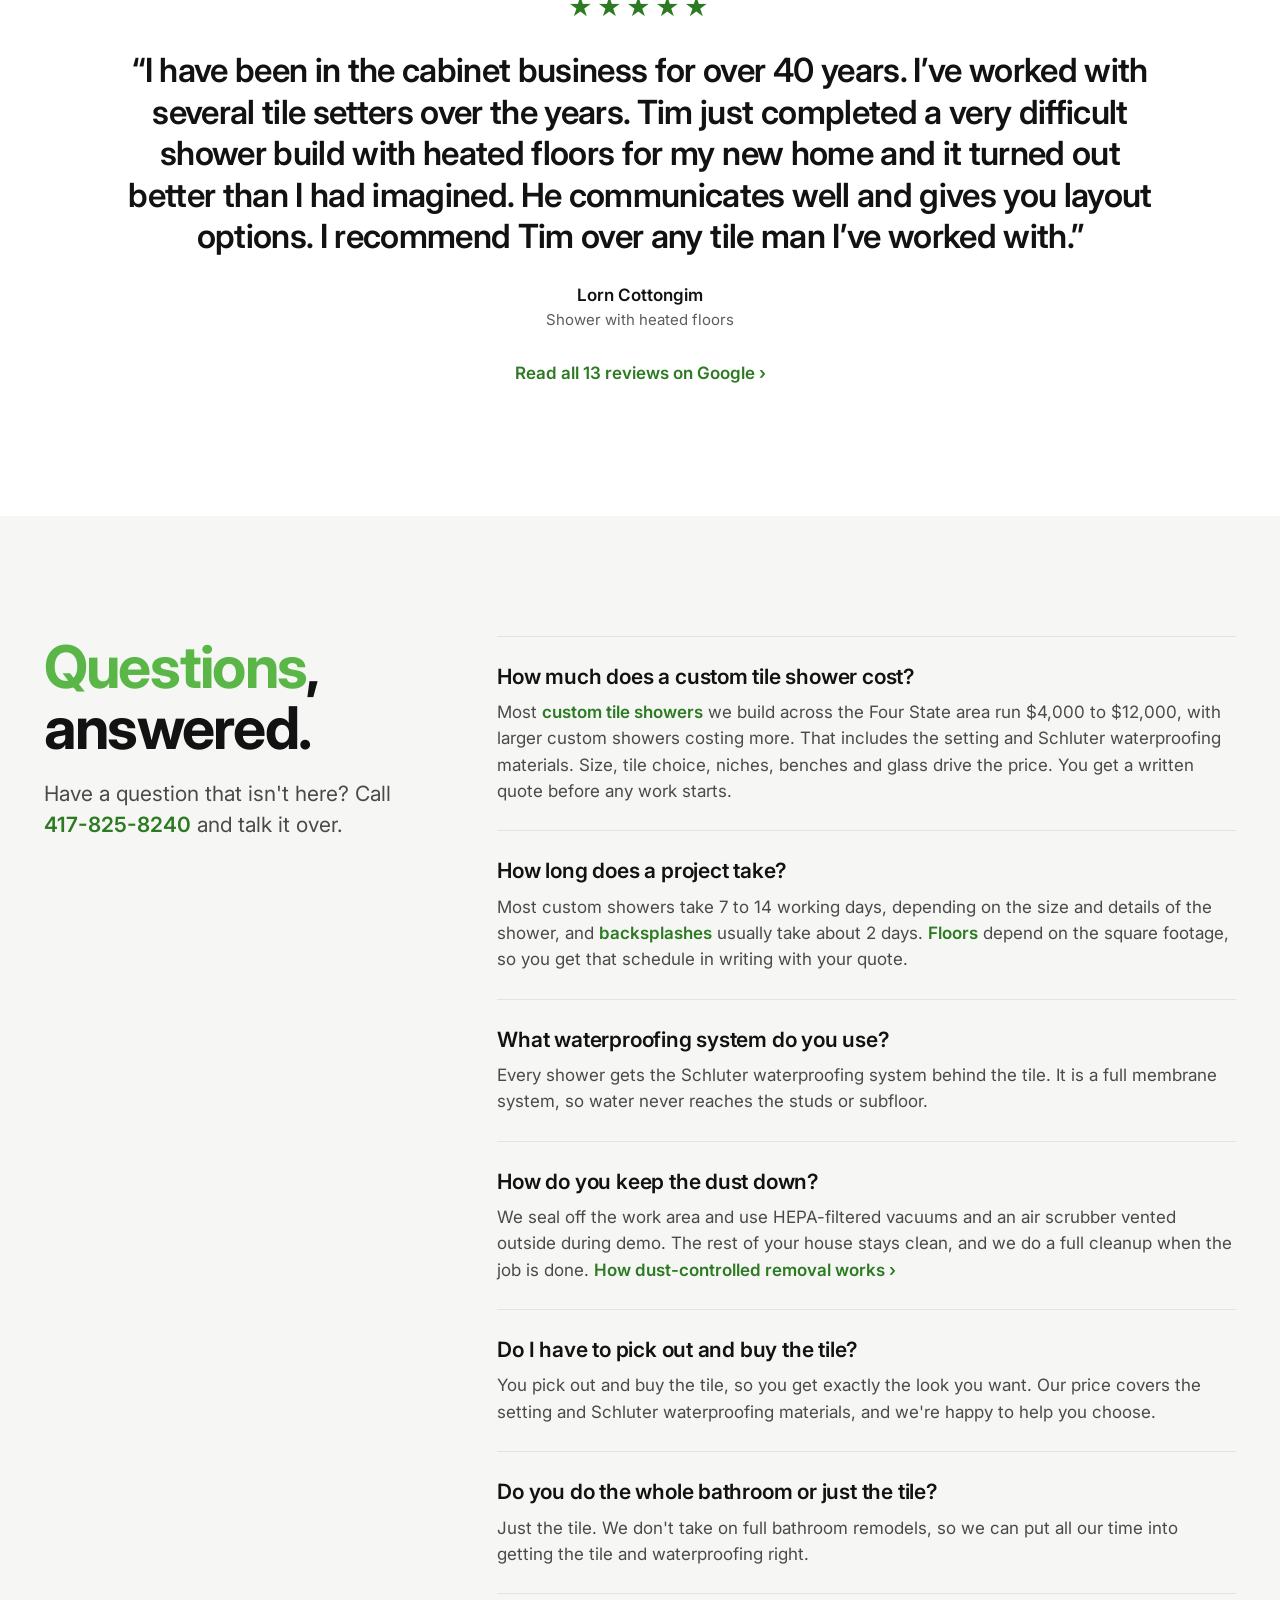
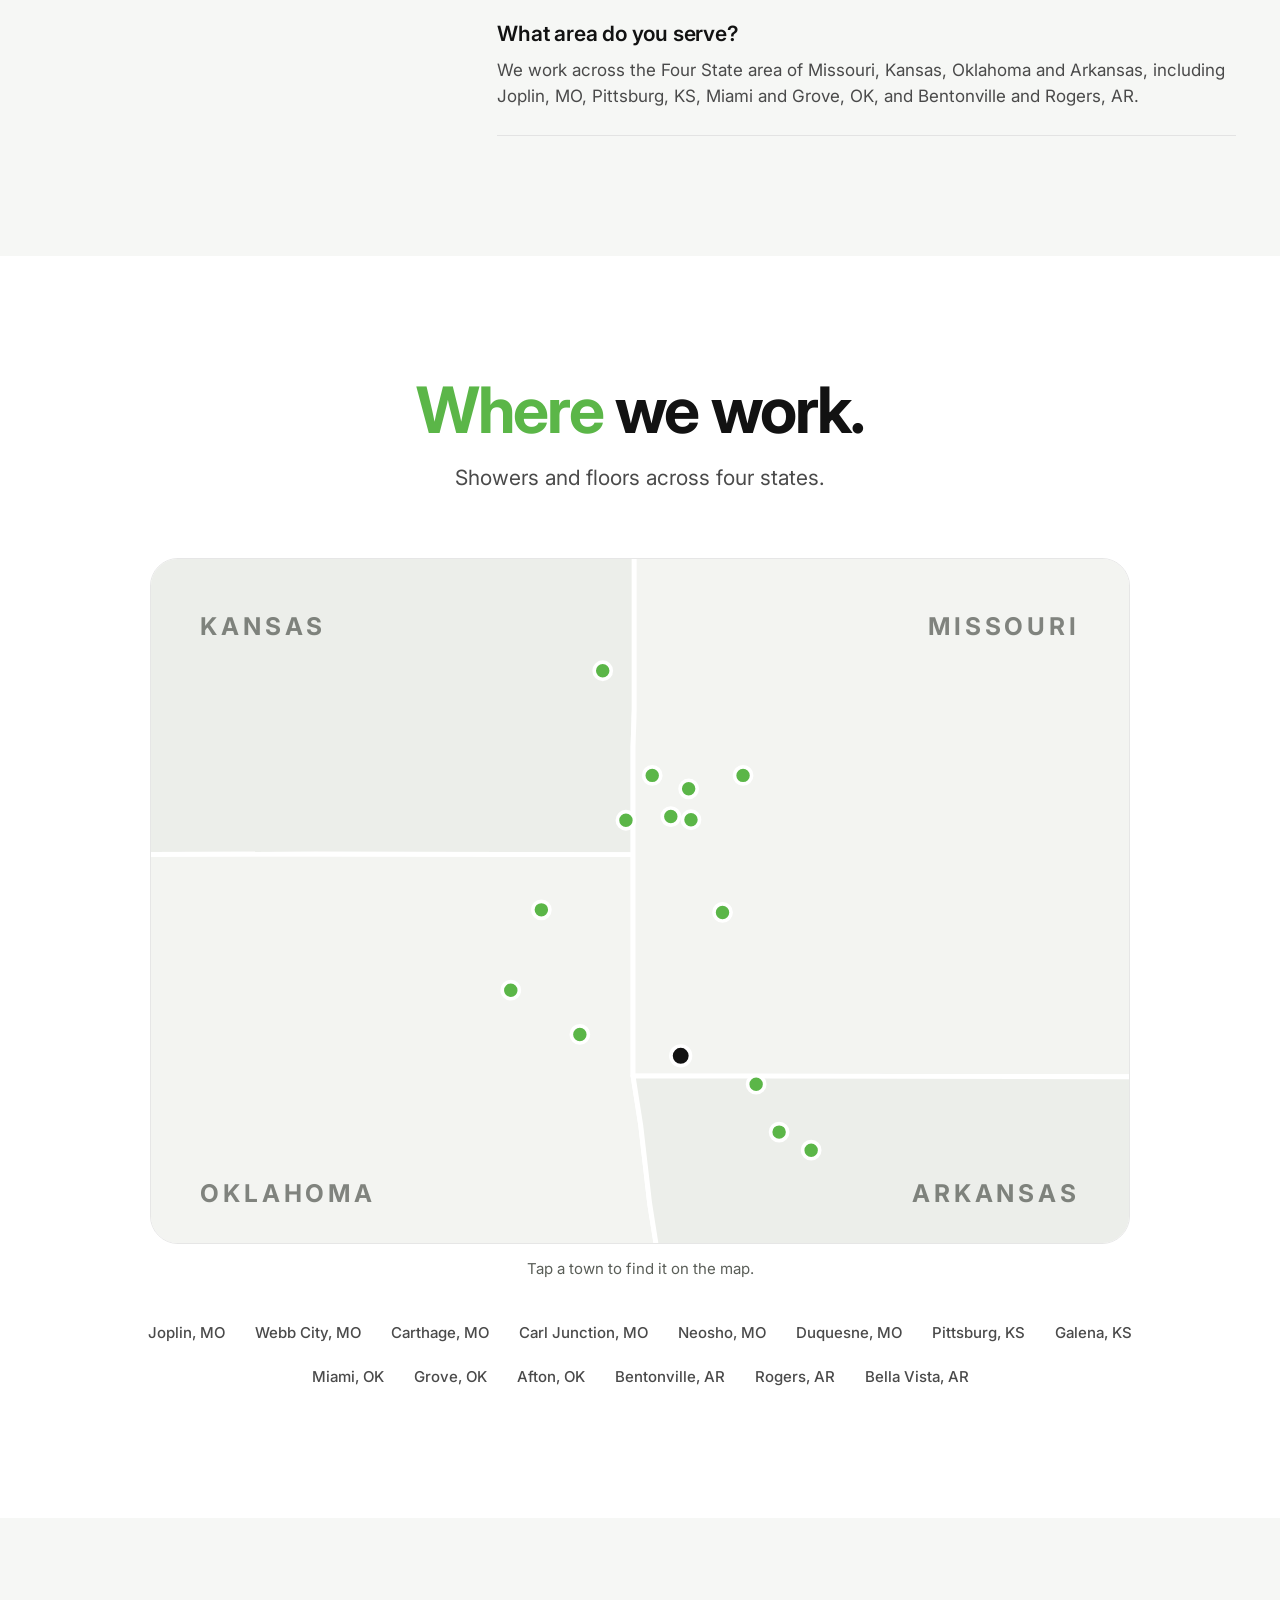
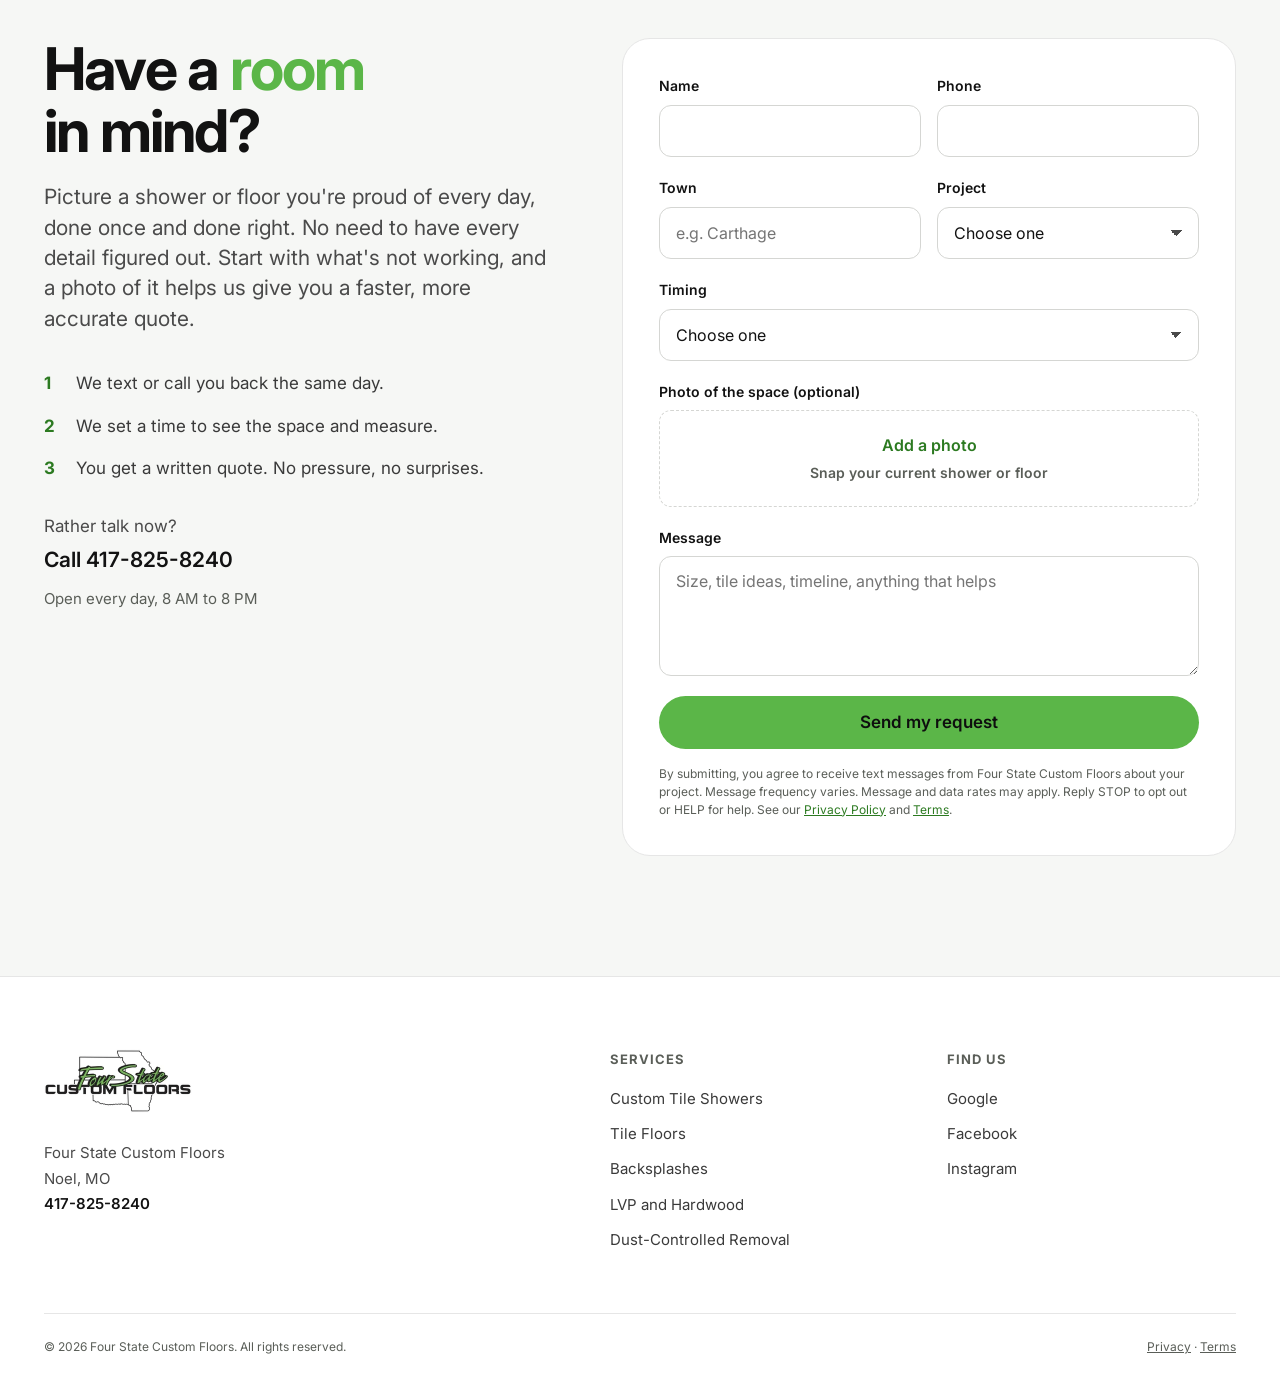
==== commit 390fc898: "Add Google Analytics (GA4) to every page Co-Authored-By: Claude Opus 5.5 <noreply@anthropic.com> Cla" ====
--- a/index.html
+++ b/index.html
@@ -3,6 +3,9 @@
 <head>
   <meta charset="utf-8">
   <meta name="viewport" content="width=device-width, initial-scale=1">
+  <!-- Google Analytics (GA4) -->
+  <script async src="https://www.googletagmanager.com/gtag/js?id=G-JN1SCW7LQX"></script>
+  <script>window.dataLayer=window.dataLayer||[];function gtag(){dataLayer.push(arguments);}gtag('js',new Date());gtag('config','G-JN1SCW7LQX');</script>
   <title>Custom Tile Showers and Floors | Four State Custom Floors</title>
   <meta name="description" content="Tim Schmit has built custom tile showers, tile floors and backsplashes across the Four State area for 28 years. Dust-controlled, written quotes. 417-825-8240.">
   <link rel="canonical" href="https://www.fourstatecustomfloors.com/">
@@ -17,12 +20,12 @@
   <meta property="og:url" content="https://www.fourstatecustomfloors.com/">
   <meta property="og:site_name" content="Four State Custom Floors">
   <!-- Share image: switch to https://www.fourstatecustomfloors.com/assets/share-image.jpg at launch -->
-  <meta property="og:image" content="https://motion-parker.github.io/FourStateCustomFloors/assets/share-image.jpg">
+  <meta property="og:image" content="https://www.fourstatecustomfloors.com/assets/share-image.jpg">
   <meta property="og:image:width" content="1200">
   <meta property="og:image:height" content="630">
   <meta property="og:image:alt" content="Four State Custom Floors logo">
   <meta name="twitter:card" content="summary_large_image">
-  <meta name="twitter:image" content="https://motion-parker.github.io/FourStateCustomFloors/assets/share-image.jpg">
+  <meta name="twitter:image" content="https://www.fourstatecustomfloors.com/assets/share-image.jpg">
 
   <link rel="preconnect" href="https://fonts.googleapis.com">
   <link rel="preconnect" href="https://fonts.gstatic.com" crossorigin>
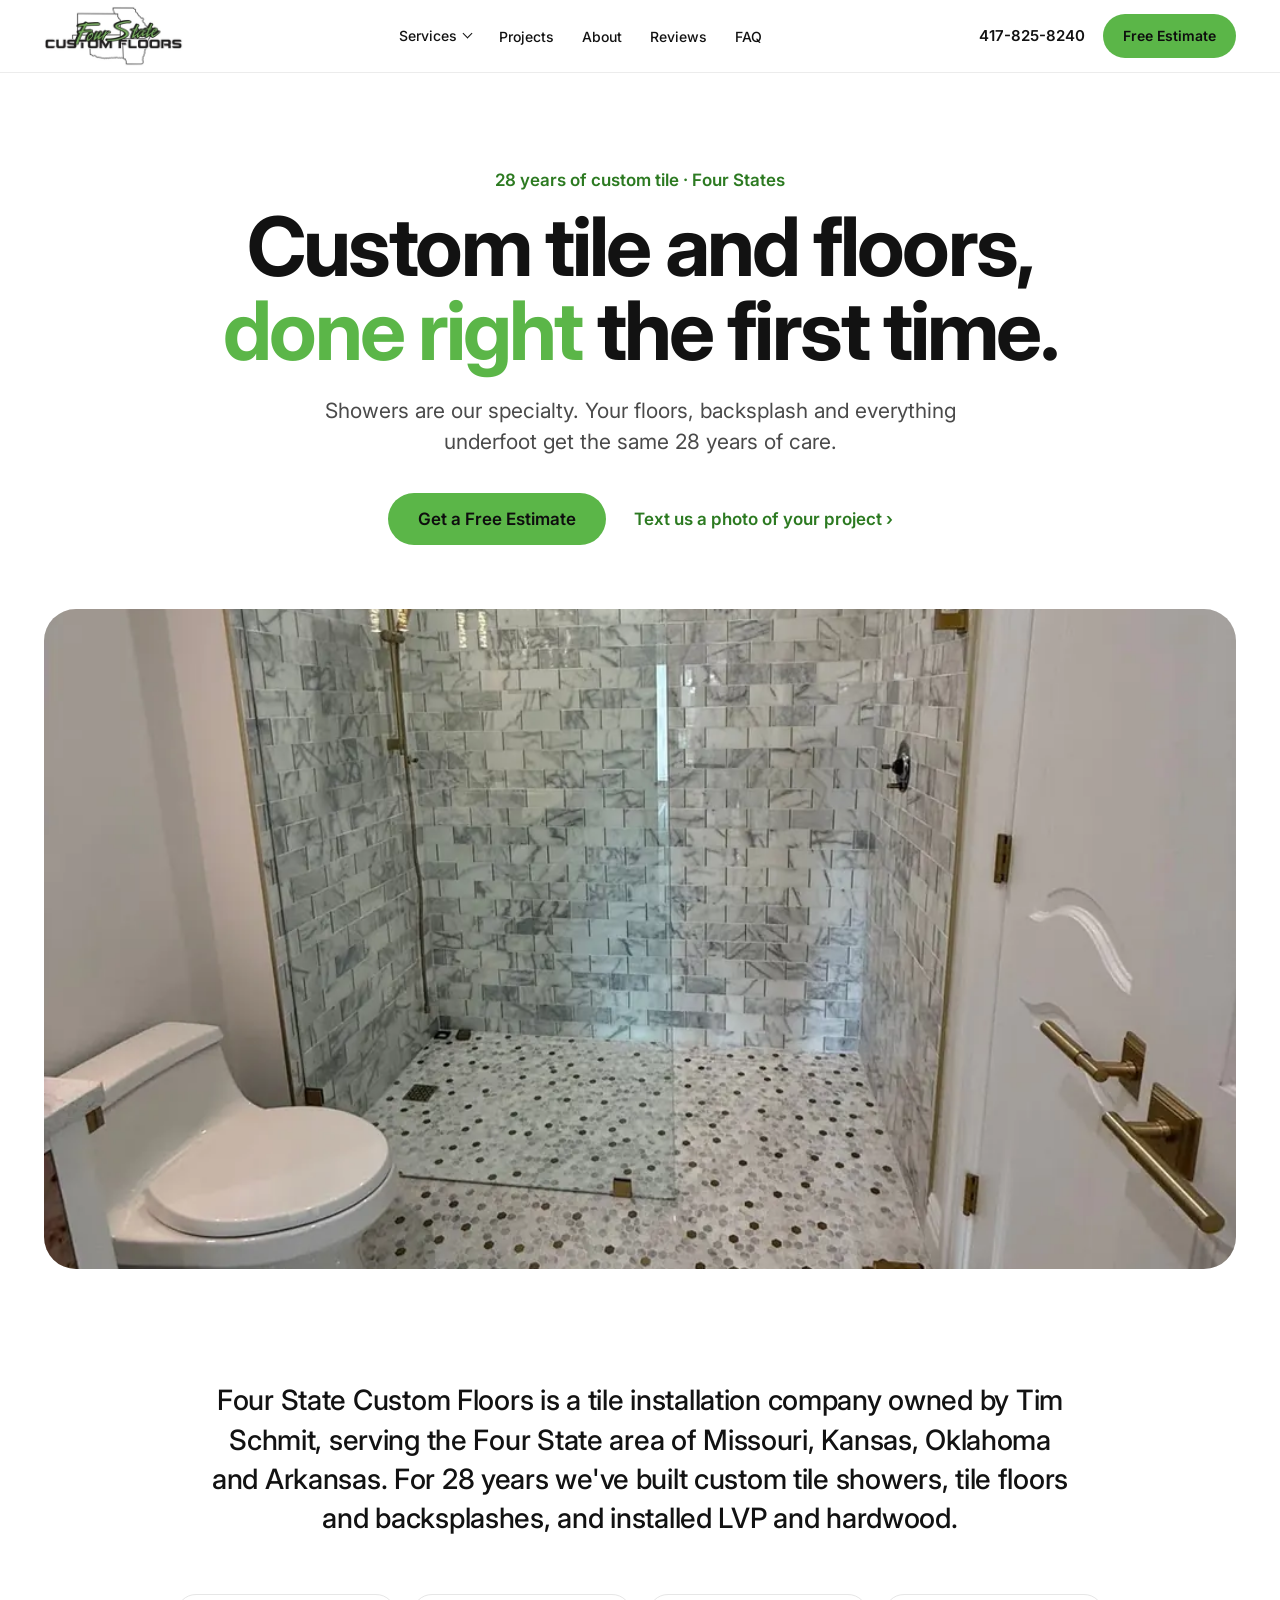
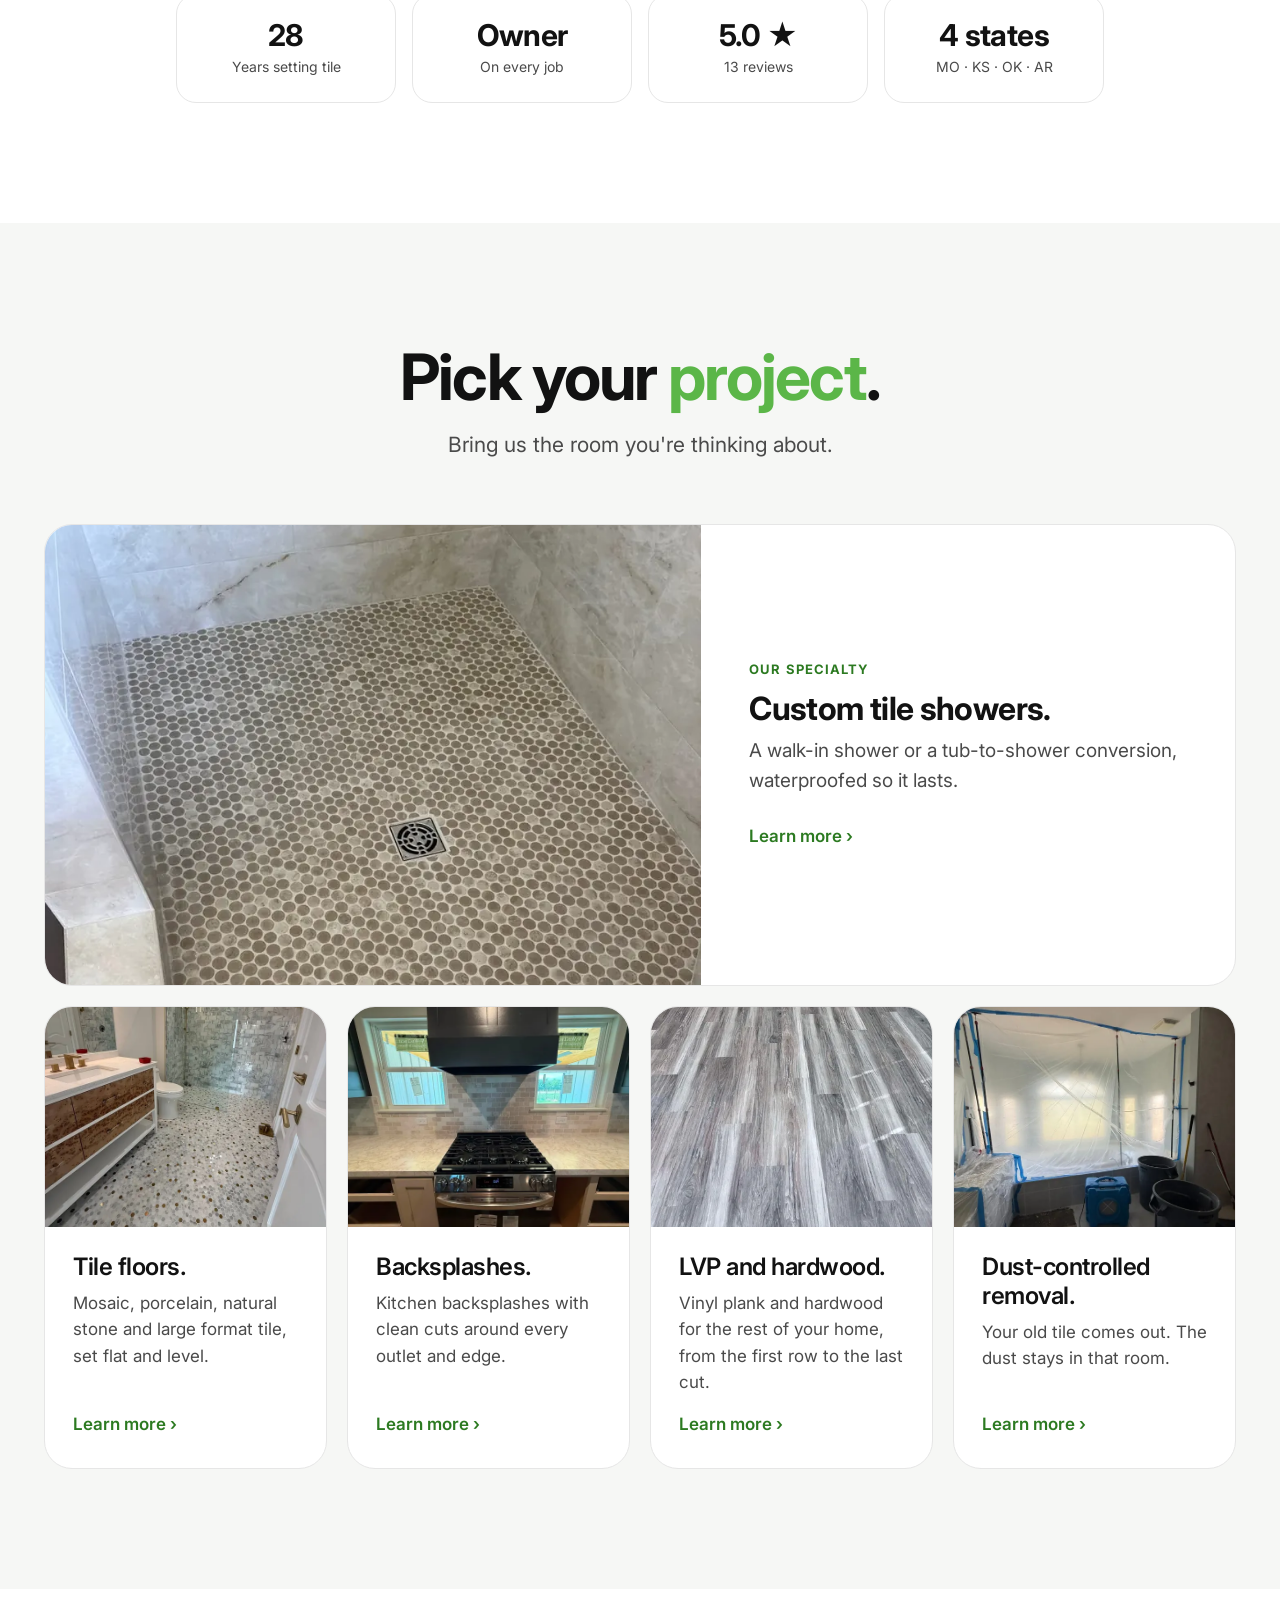
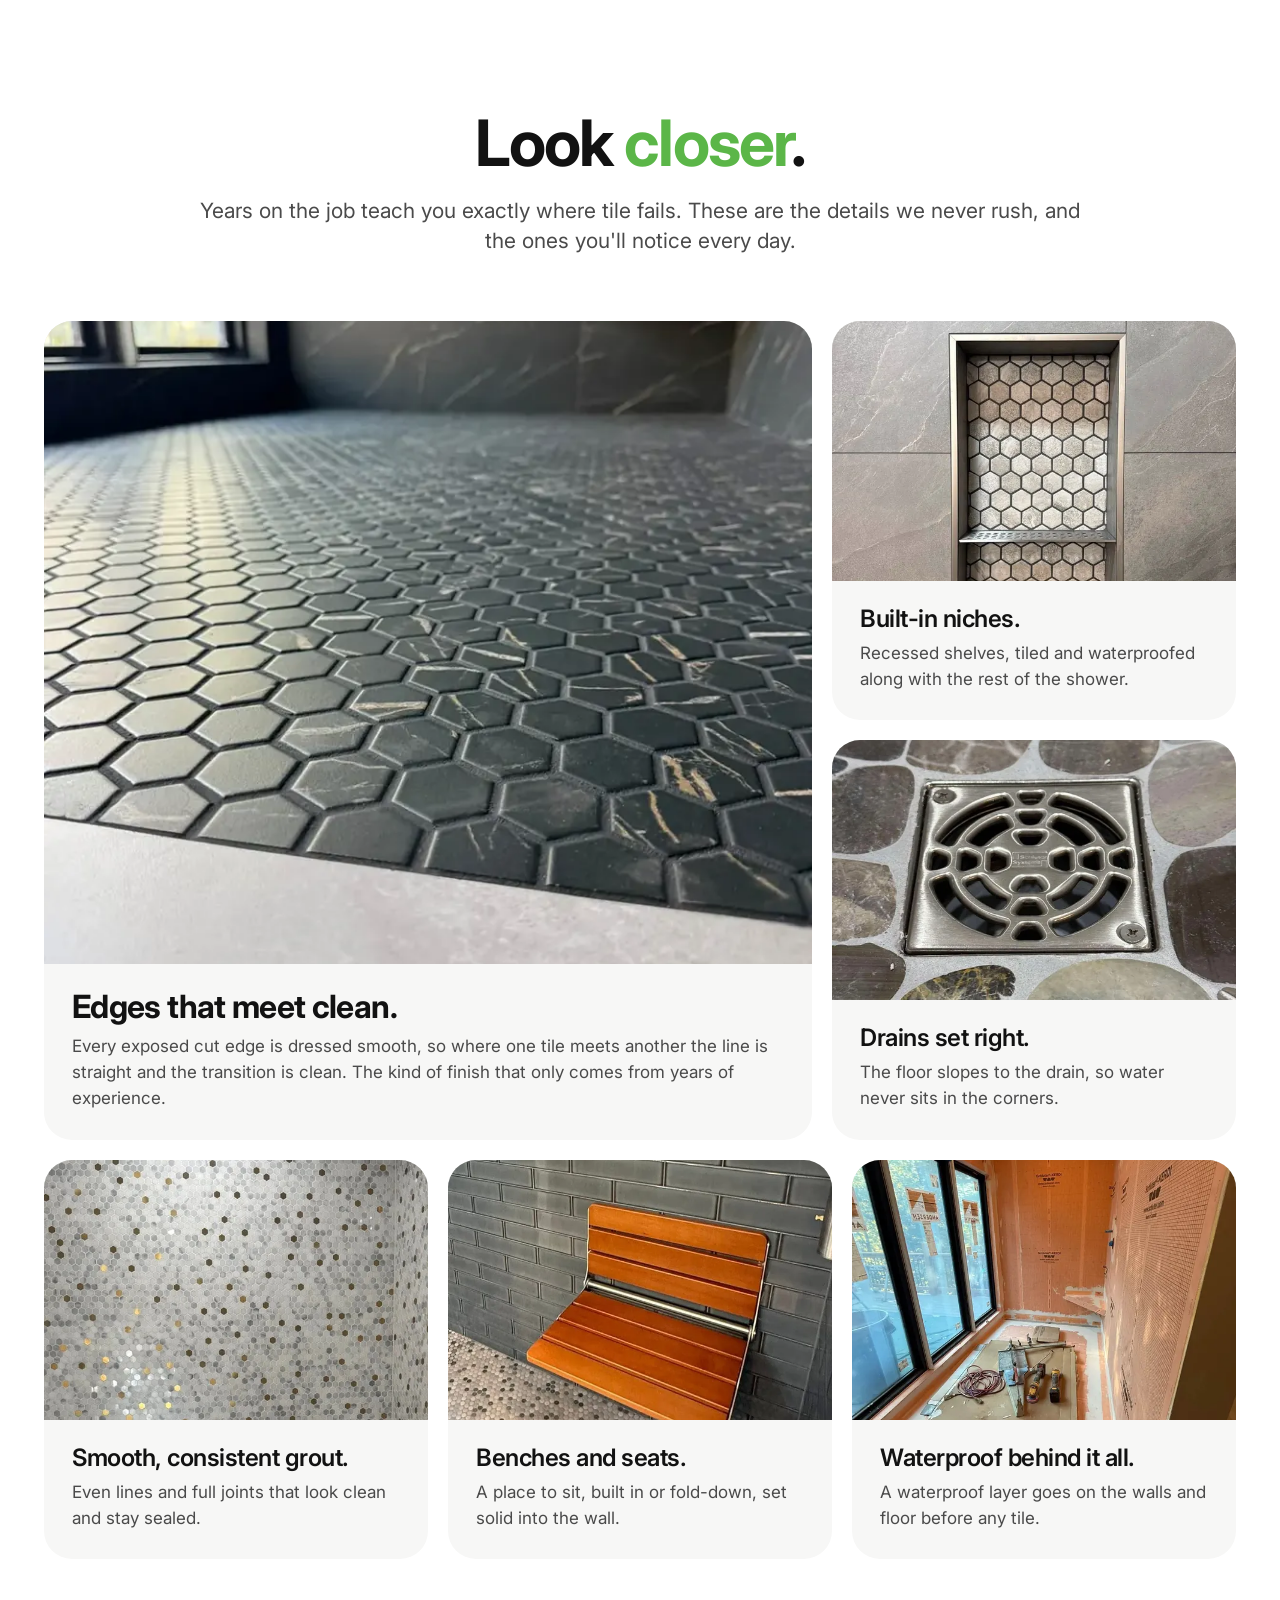
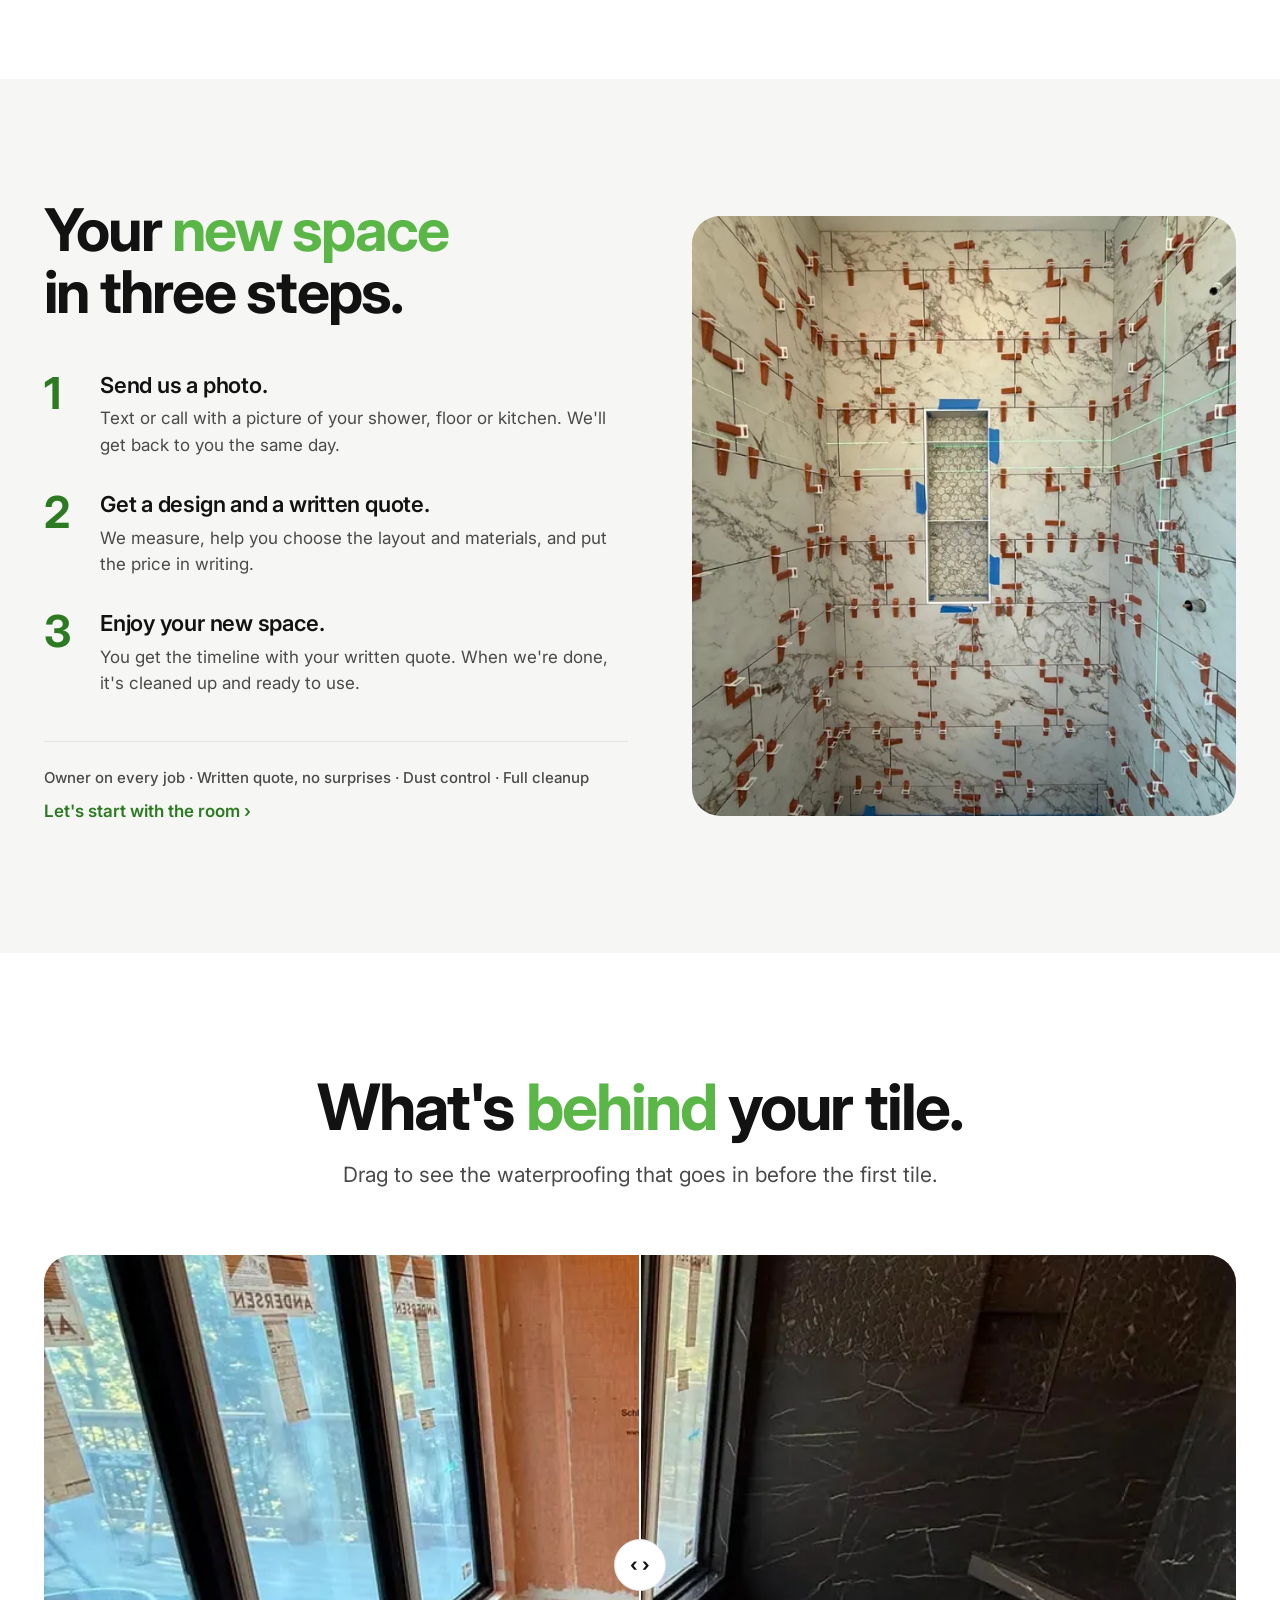
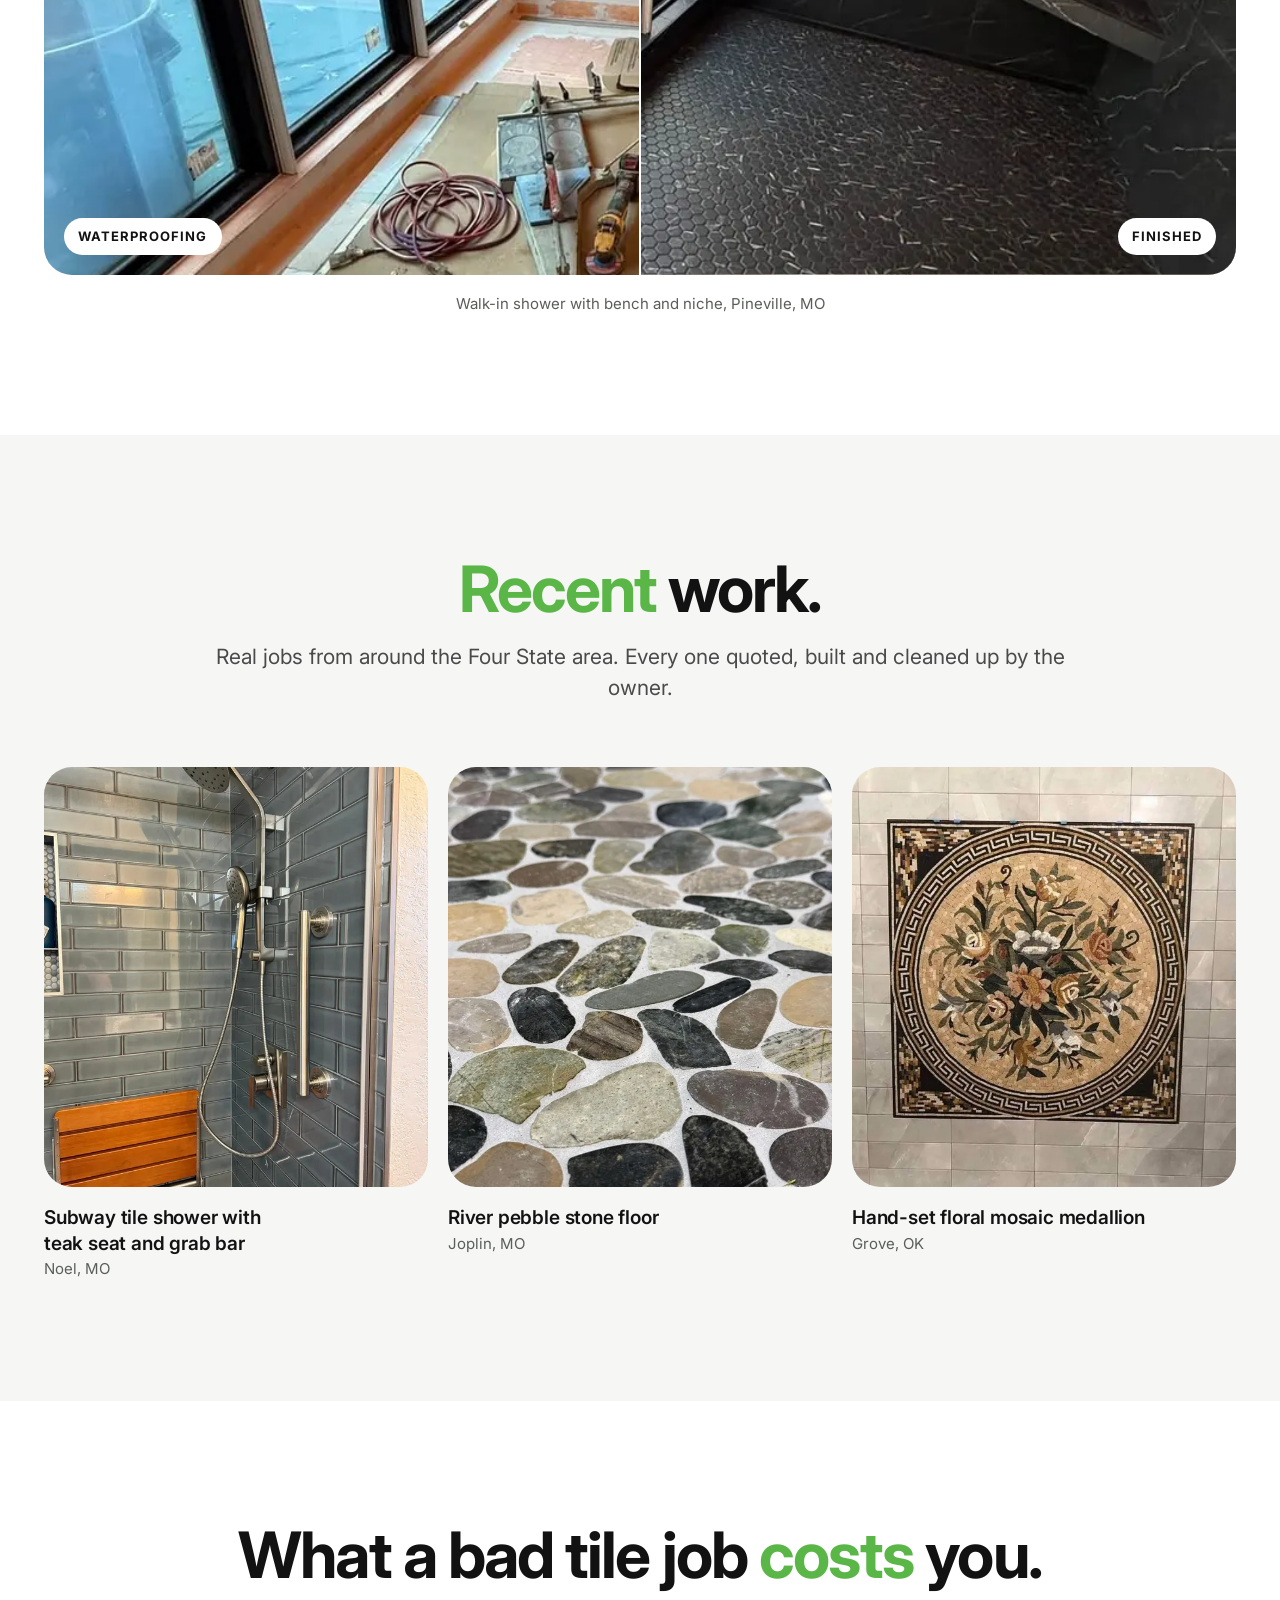
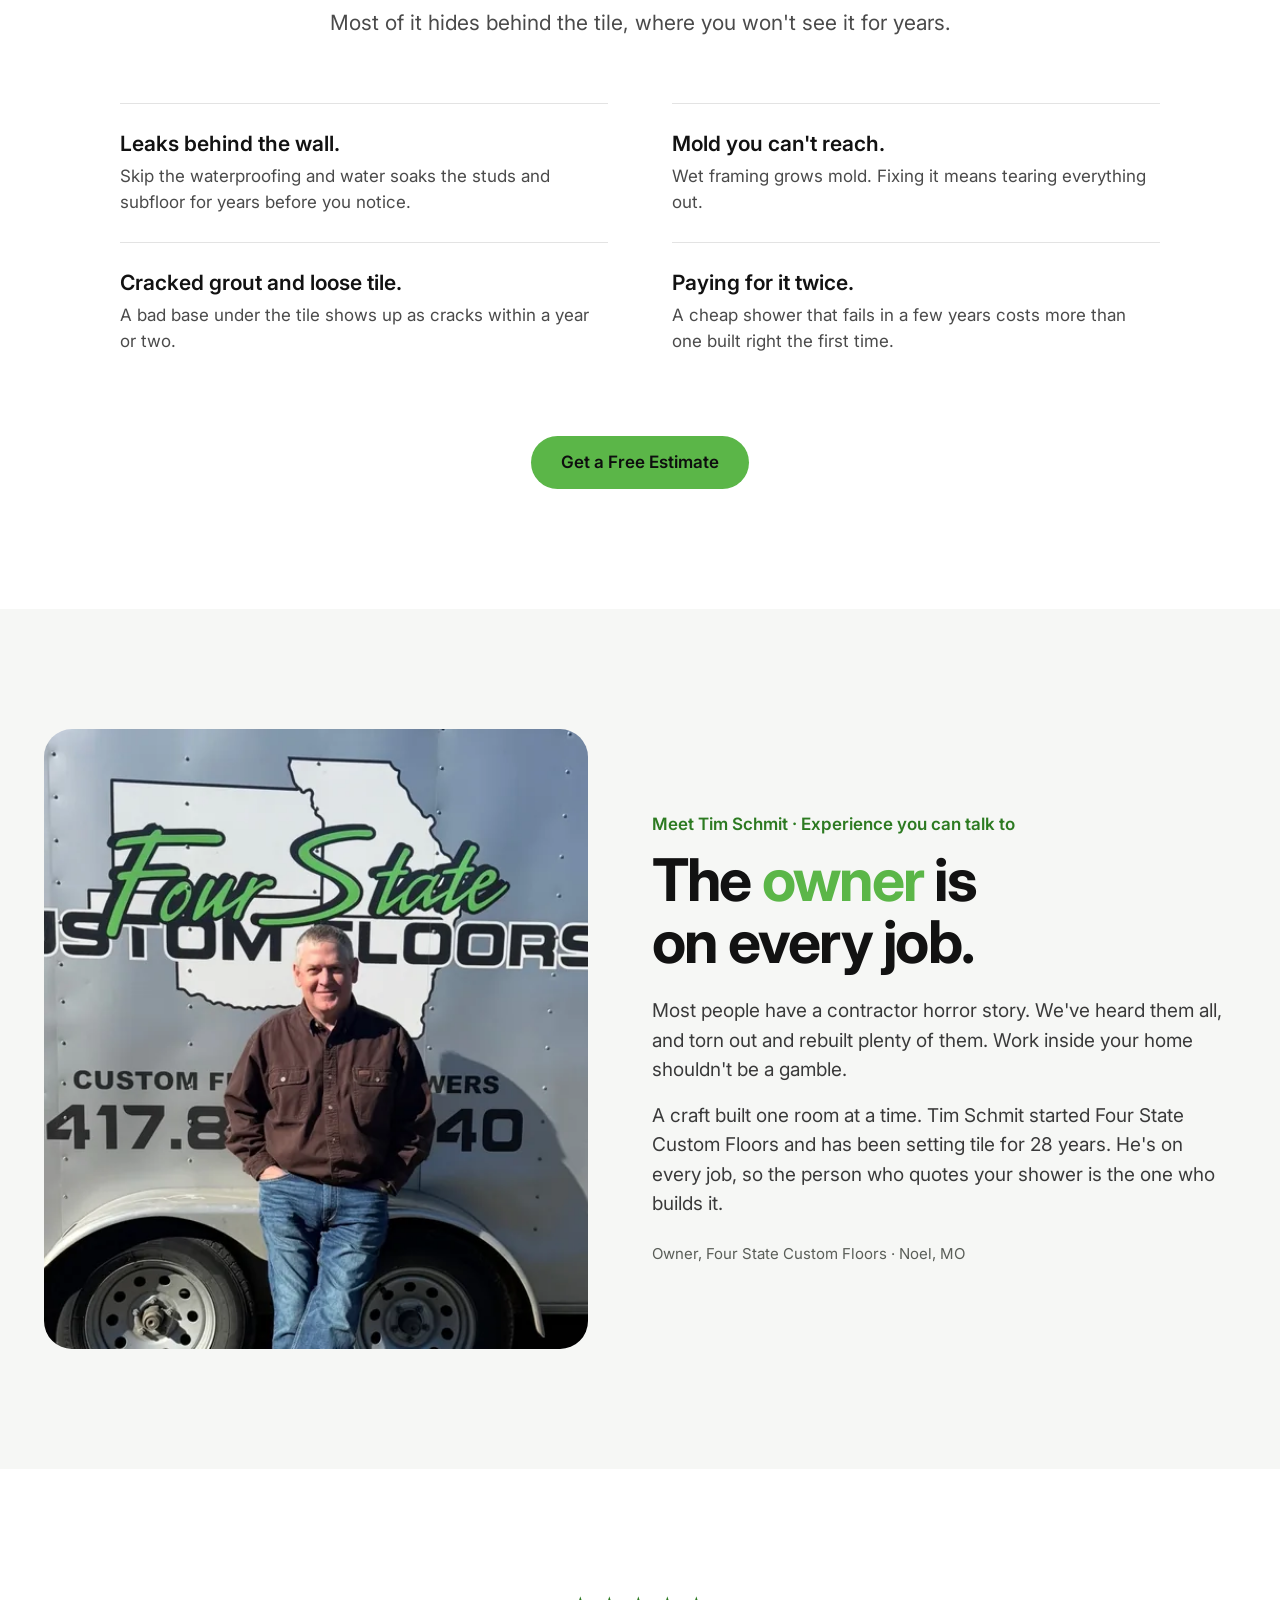
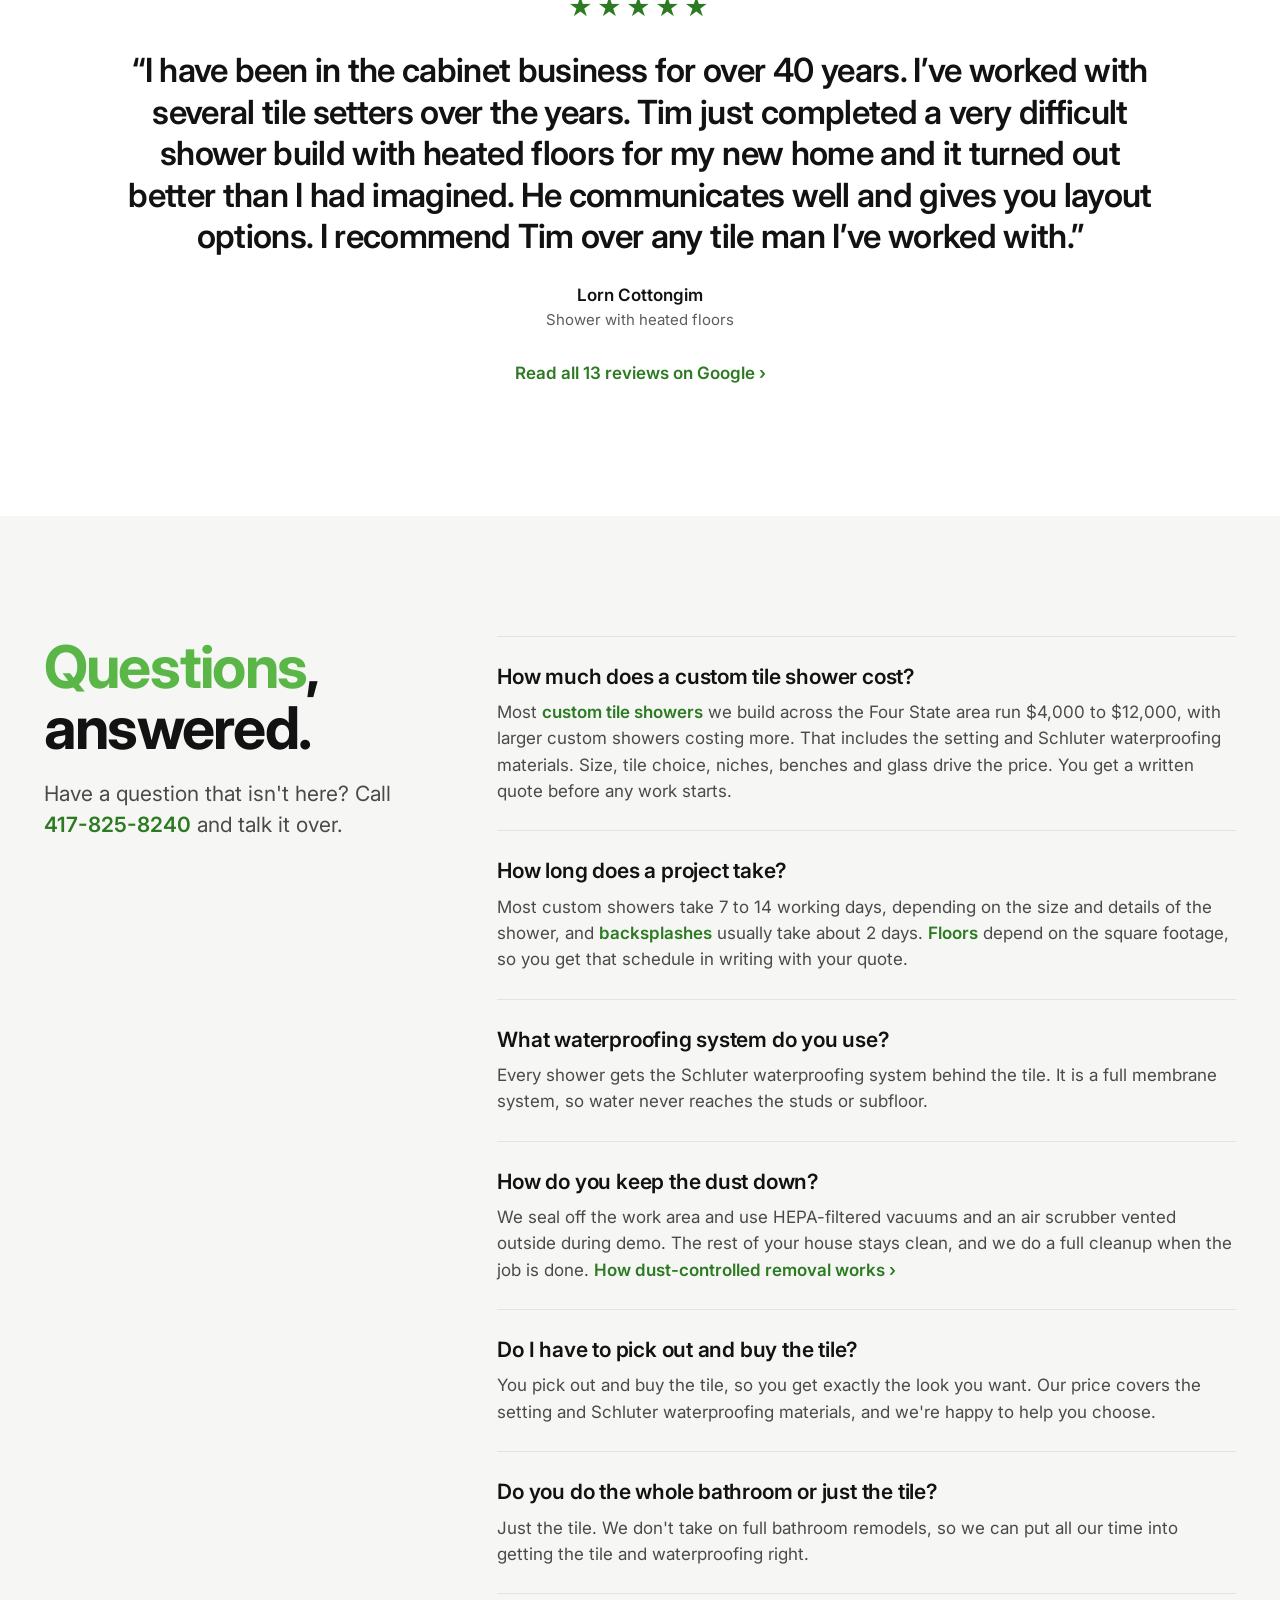
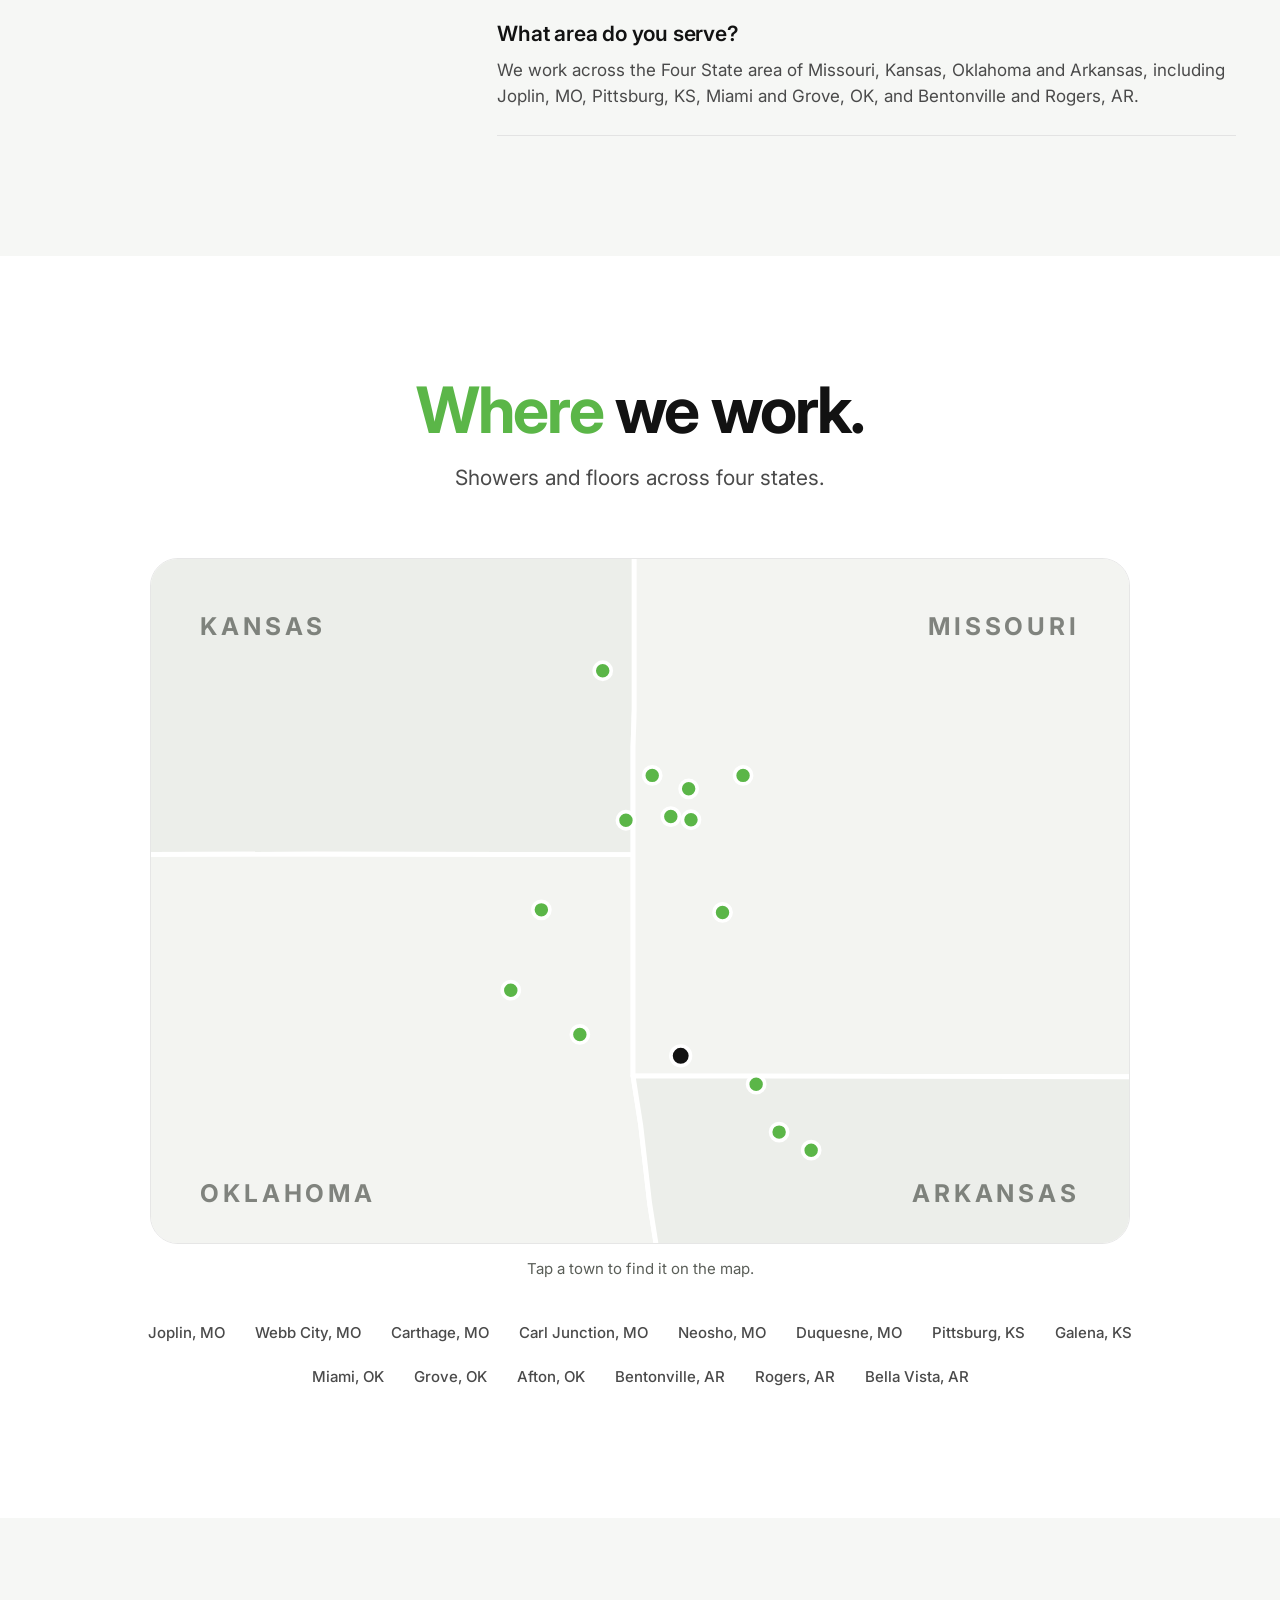
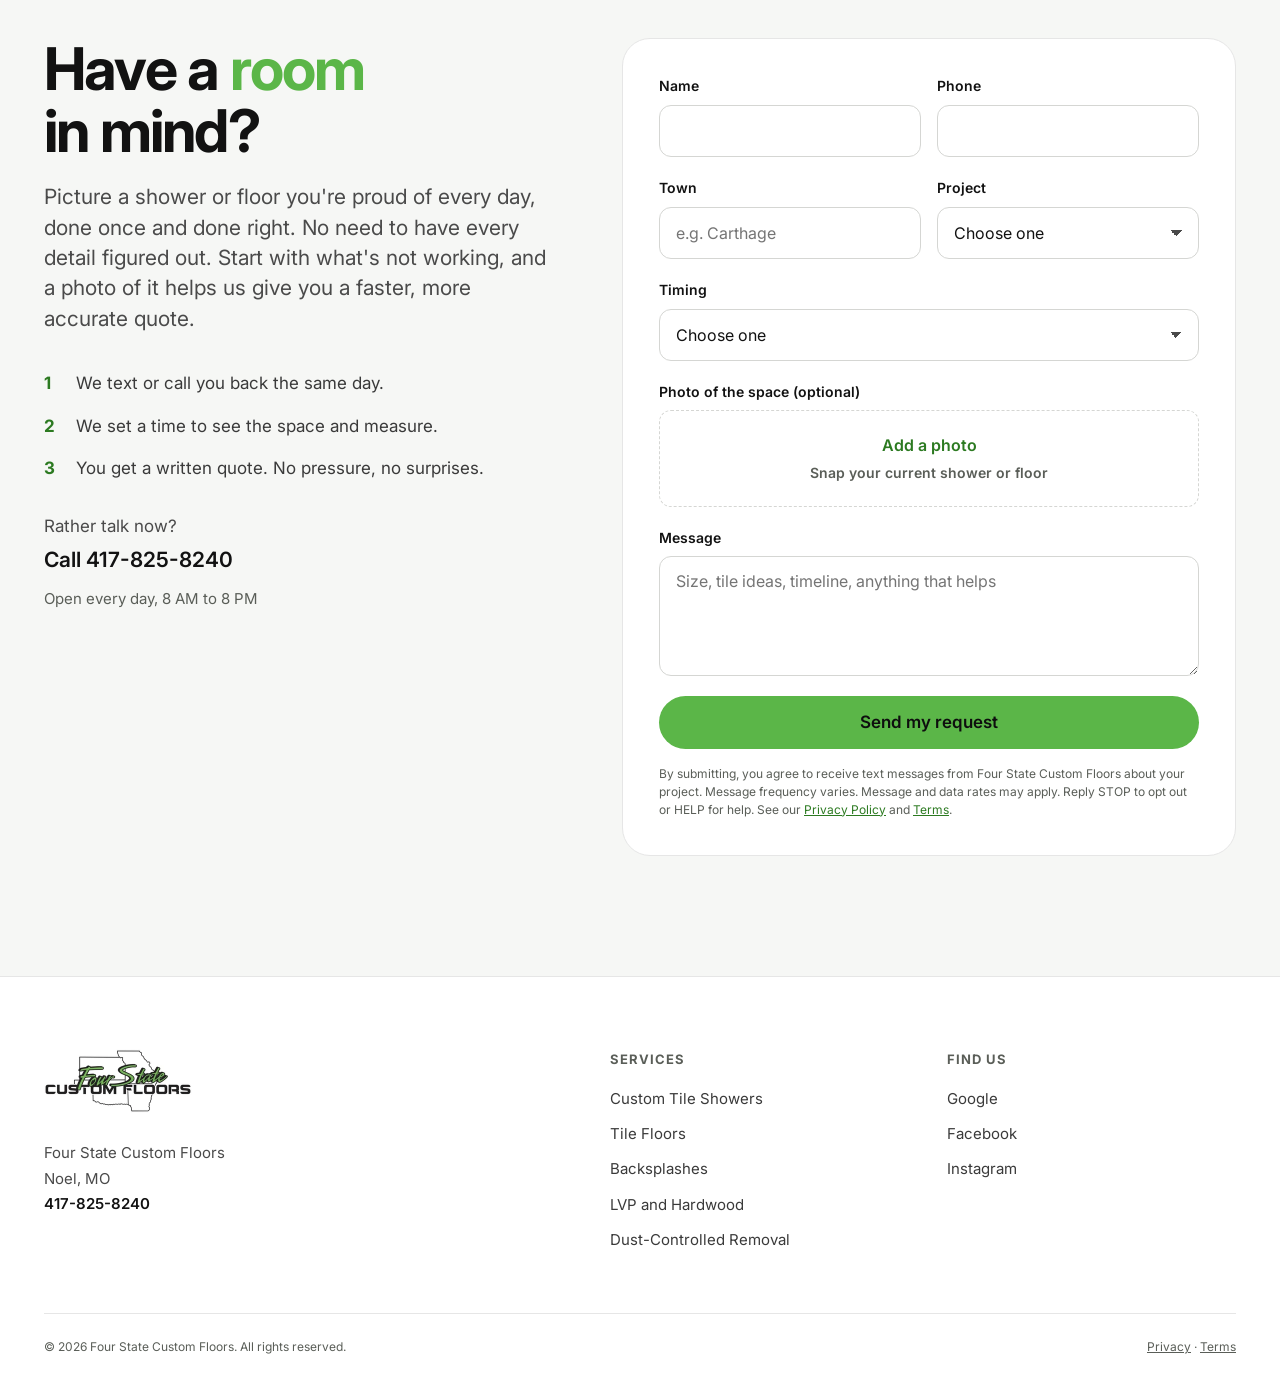
==== commit c5bf3402: "Estimate form: send leads to the Google Sheet (photos, UTMs, spam trap, success message) Co-Authored" ====
--- a/index.html
+++ b/index.html
@@ -30,7 +30,7 @@
   <link rel="preconnect" href="https://fonts.googleapis.com">
   <link rel="preconnect" href="https://fonts.gstatic.com" crossorigin>
   <link href="https://fonts.googleapis.com/css2?family=Inter:wght@400;500;600;700&display=swap" rel="stylesheet">
-  <link rel="stylesheet" href="assets/styles.css?v=20261116h">
+  <link rel="stylesheet" href="assets/styles.css?v=20261117a">
 
   <script type="application/ld+json">
   {
@@ -654,7 +654,7 @@
         </div>
 
         <!-- Replace action with the GHL form endpoint, or swap the shell for the native GHL embed -->
-        <form class="form-shell reveal" action="#" method="post" enctype="multipart/form-data">
+        <form class="form-shell reveal" id="estimate-form" action="#" method="post" data-endpoint="https://script.google.com/macros/s/AKfycbx6aTlJNzOTPXx7pIaNCjNVl8Qp4ZNWhyLfjDDIcM-vT2Ji3_BH6o0oFf8QG75muvK60g/exec">
           <div class="form-row">
             <div class="field">
               <label for="f-name">Name</label>
@@ -711,8 +711,10 @@
           <input type="hidden" name="utm_source">
           <input type="hidden" name="utm_medium">
           <input type="hidden" name="utm_campaign">
+          <div class="hp" aria-hidden="true"><label for="f-website">Website</label><input id="f-website" name="website" type="text" tabindex="-1" autocomplete="off"></div>
 
           <button class="btn btn--block" type="submit">Send my request</button>
+          <p class="form-status" id="form-status" role="status" aria-live="polite"></p>
           <p class="fine">By submitting, you agree to receive text messages from Four State Custom Floors about your project. Message frequency varies. Message and data rates may apply. Reply STOP to opt out or HELP for help. See our <a href="privacy/">Privacy Policy</a> and <a href="terms/">Terms</a>.</p>
         </form>
       </div>
@@ -765,6 +767,6 @@
     <a class="btn" href="#estimate">Free Estimate</a>
   </div>
 
-  <script src="assets/main.js?v=20261116h" defer></script>
+  <script src="assets/main.js?v=20261117a" defer></script>
 </body>
 </html>
--- a/assets/styles.css
+++ b/assets/styles.css
@@ -480,6 +480,17 @@
 .upload:focus-within { outline: 2px solid var(--color-green-text); outline-offset: 2px; }
 .form-shell .fine { margin-top: 16px; }
 .form-shell .fine a { color: var(--color-green-text); }
+.hp { position: absolute; left: -9999px; width: 1px; height: 1px; overflow: hidden; }
+.form-status { margin-top: 14px; font-size: 15px; font-weight: 600; }
+.form-status:empty { display: none; }
+.form-status.is-error { color: #B42318; }
+.form-status.is-error a { color: inherit; }
+.form-shell.is-sent { display: flex; flex-direction: column; justify-content: center; text-align: center; min-height: 360px; }
+.form-done h3 { font-size: 28px; font-weight: 700; letter-spacing: -0.02em; }
+.form-done h3 .accent { color: var(--color-green); }
+.form-done p { margin-top: 12px; font-size: 17px; color: var(--color-text-body); }
+.form-done a { color: var(--color-green-text); font-weight: 600; }
+.btn[disabled] { opacity: .65; cursor: progress; }
 
 /* ---------- Service pages ---------- */
 .page-hero { padding-top: 40px; }
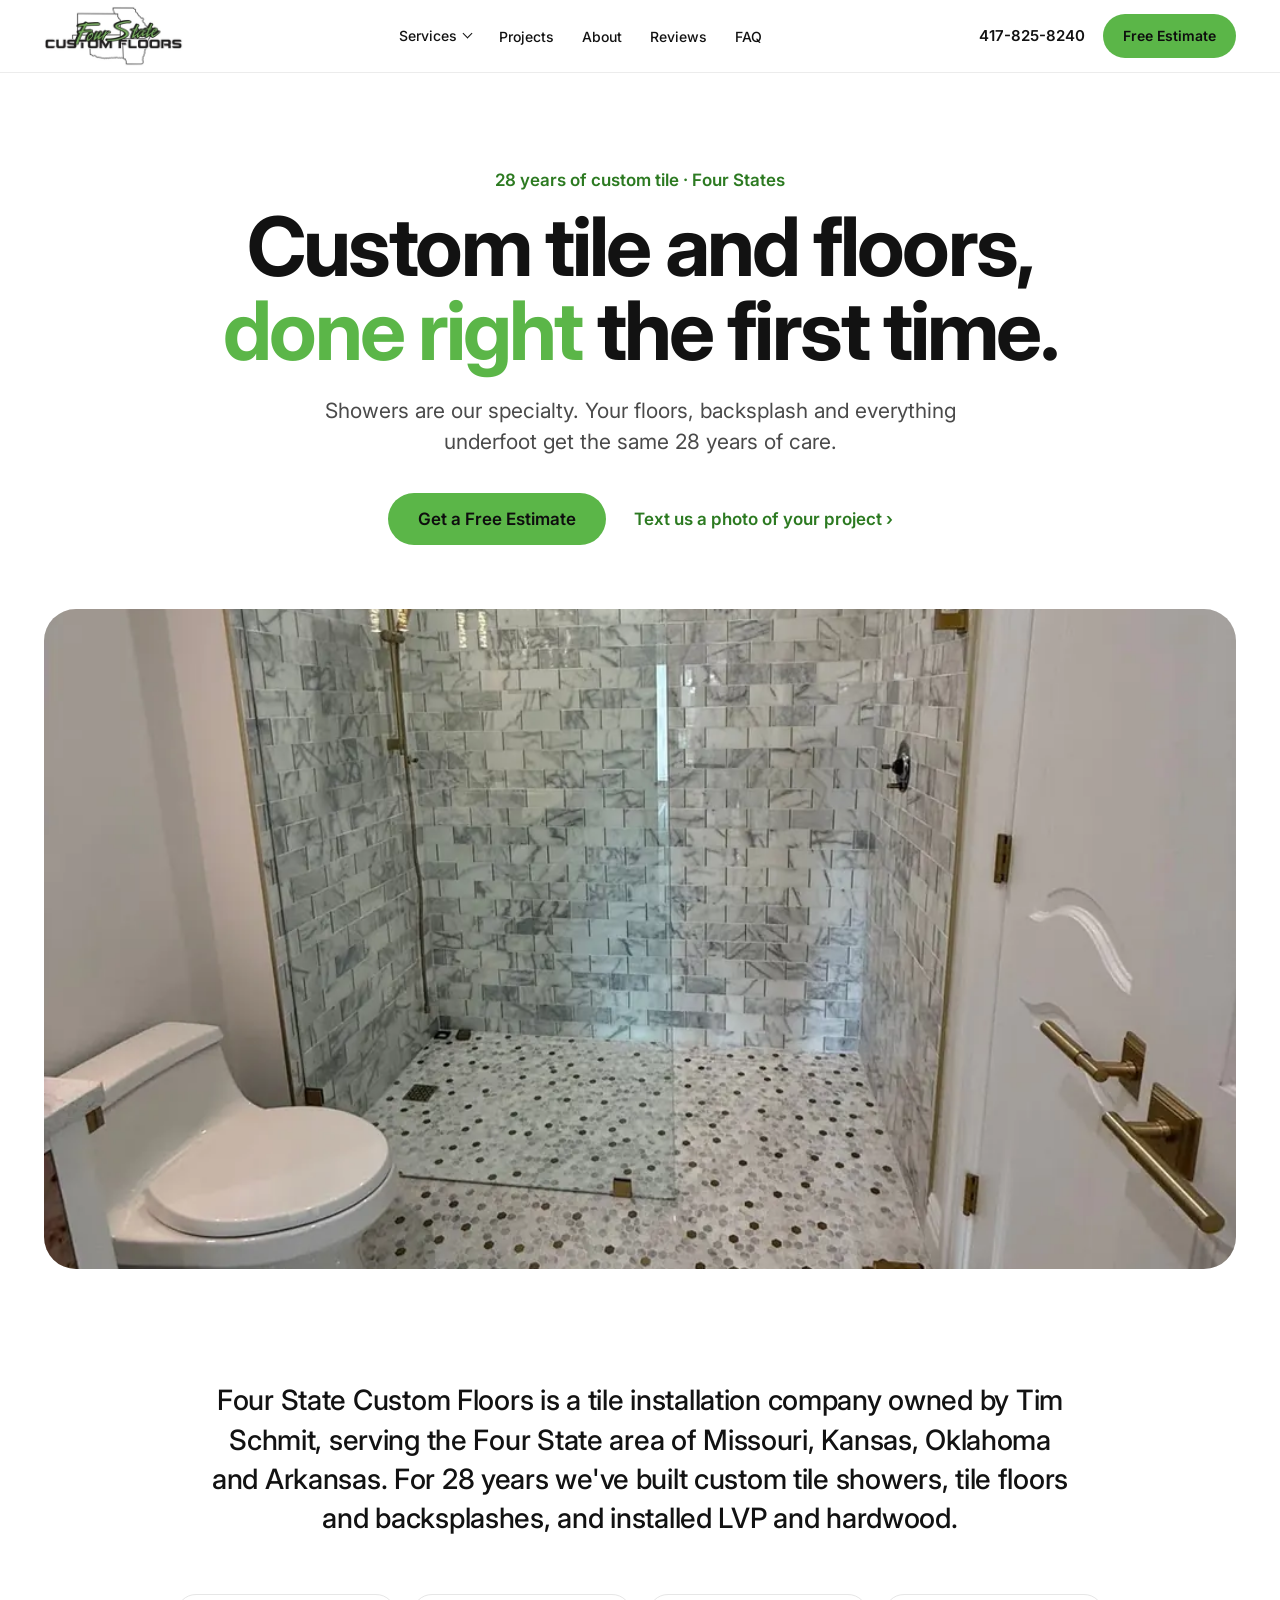
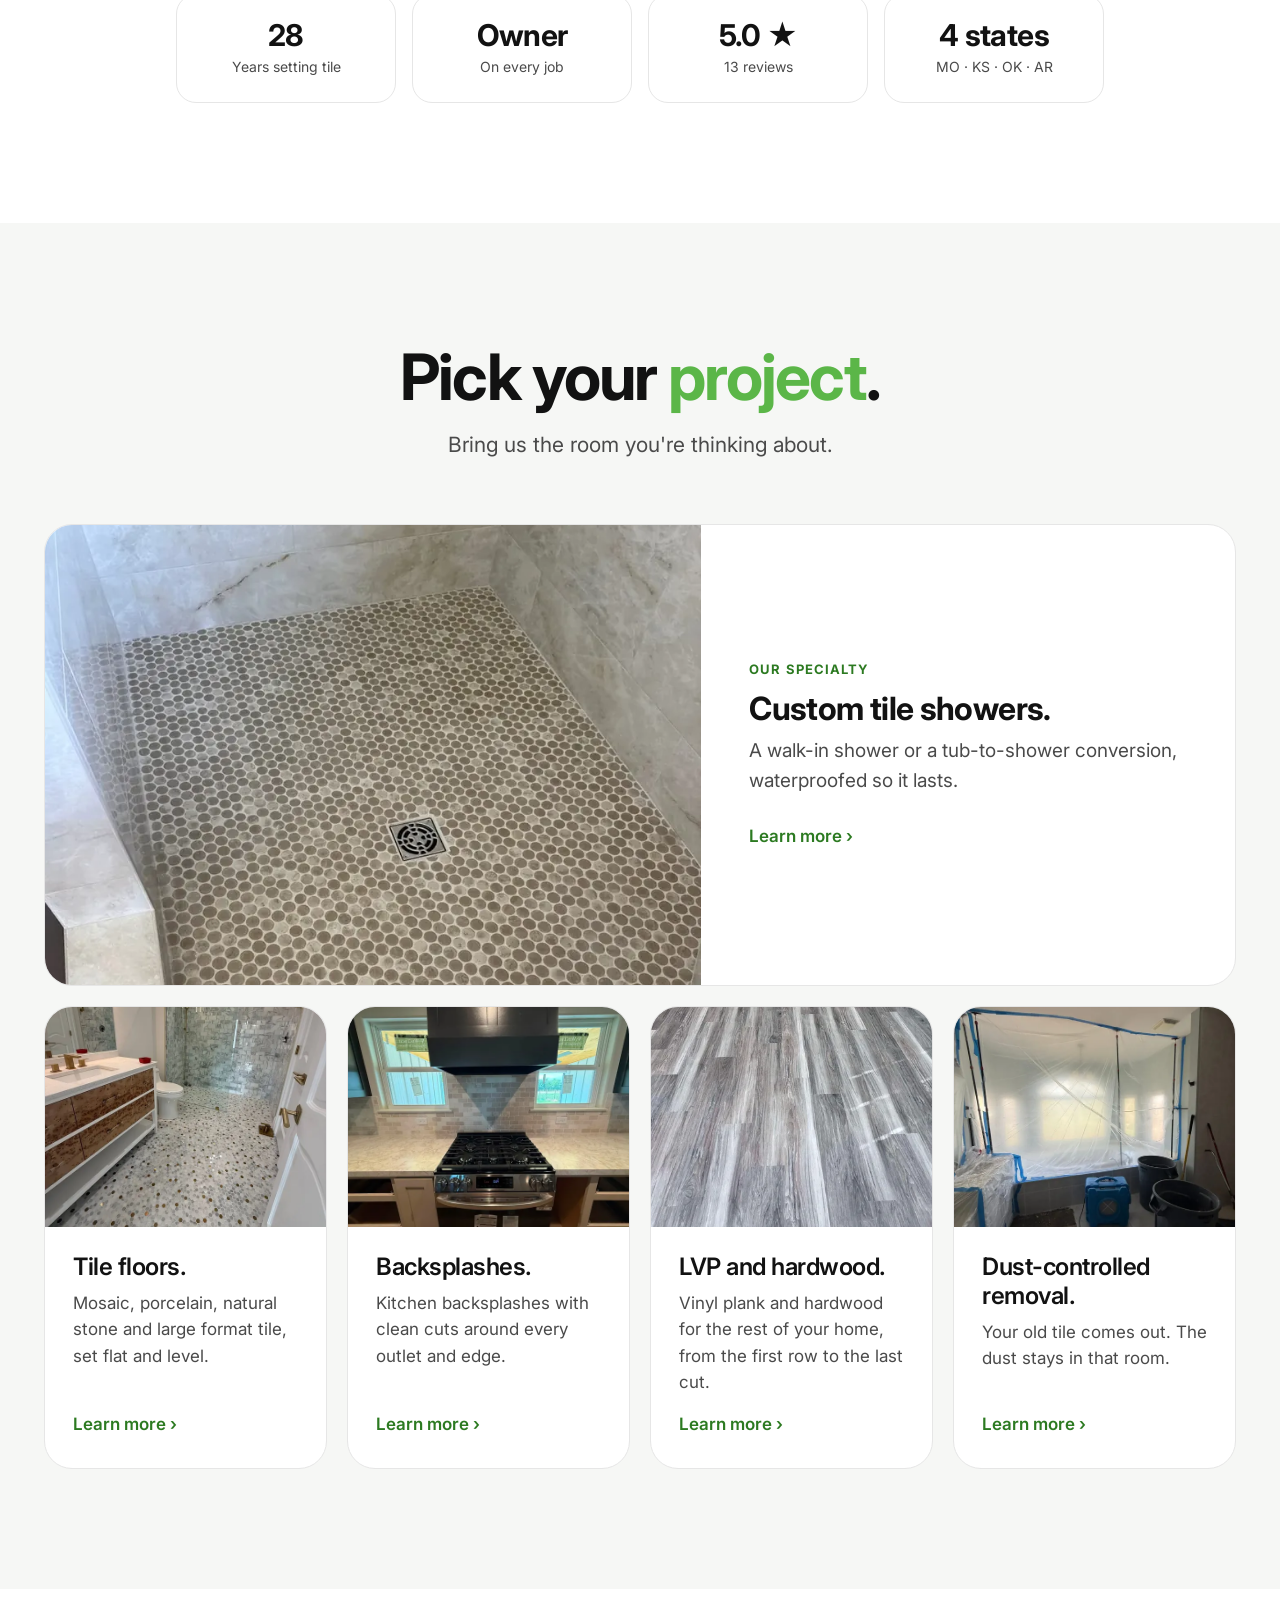
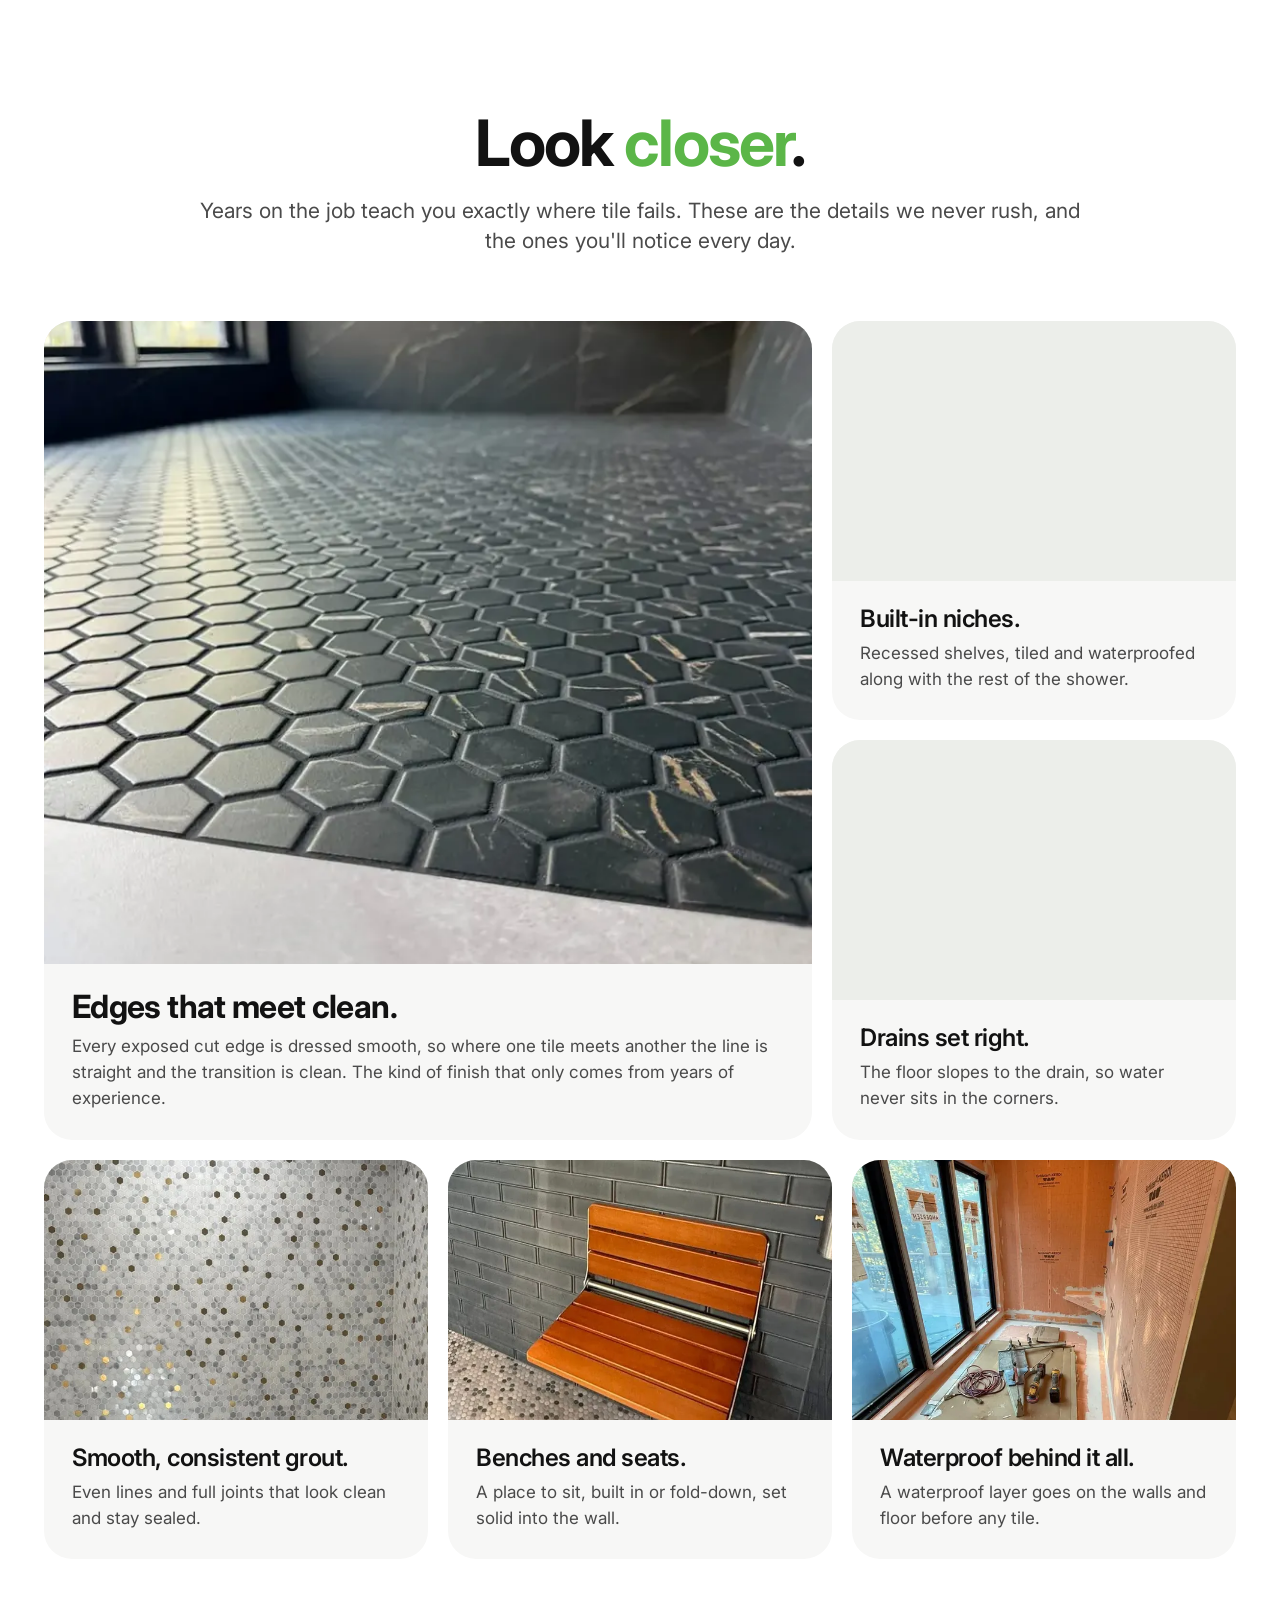
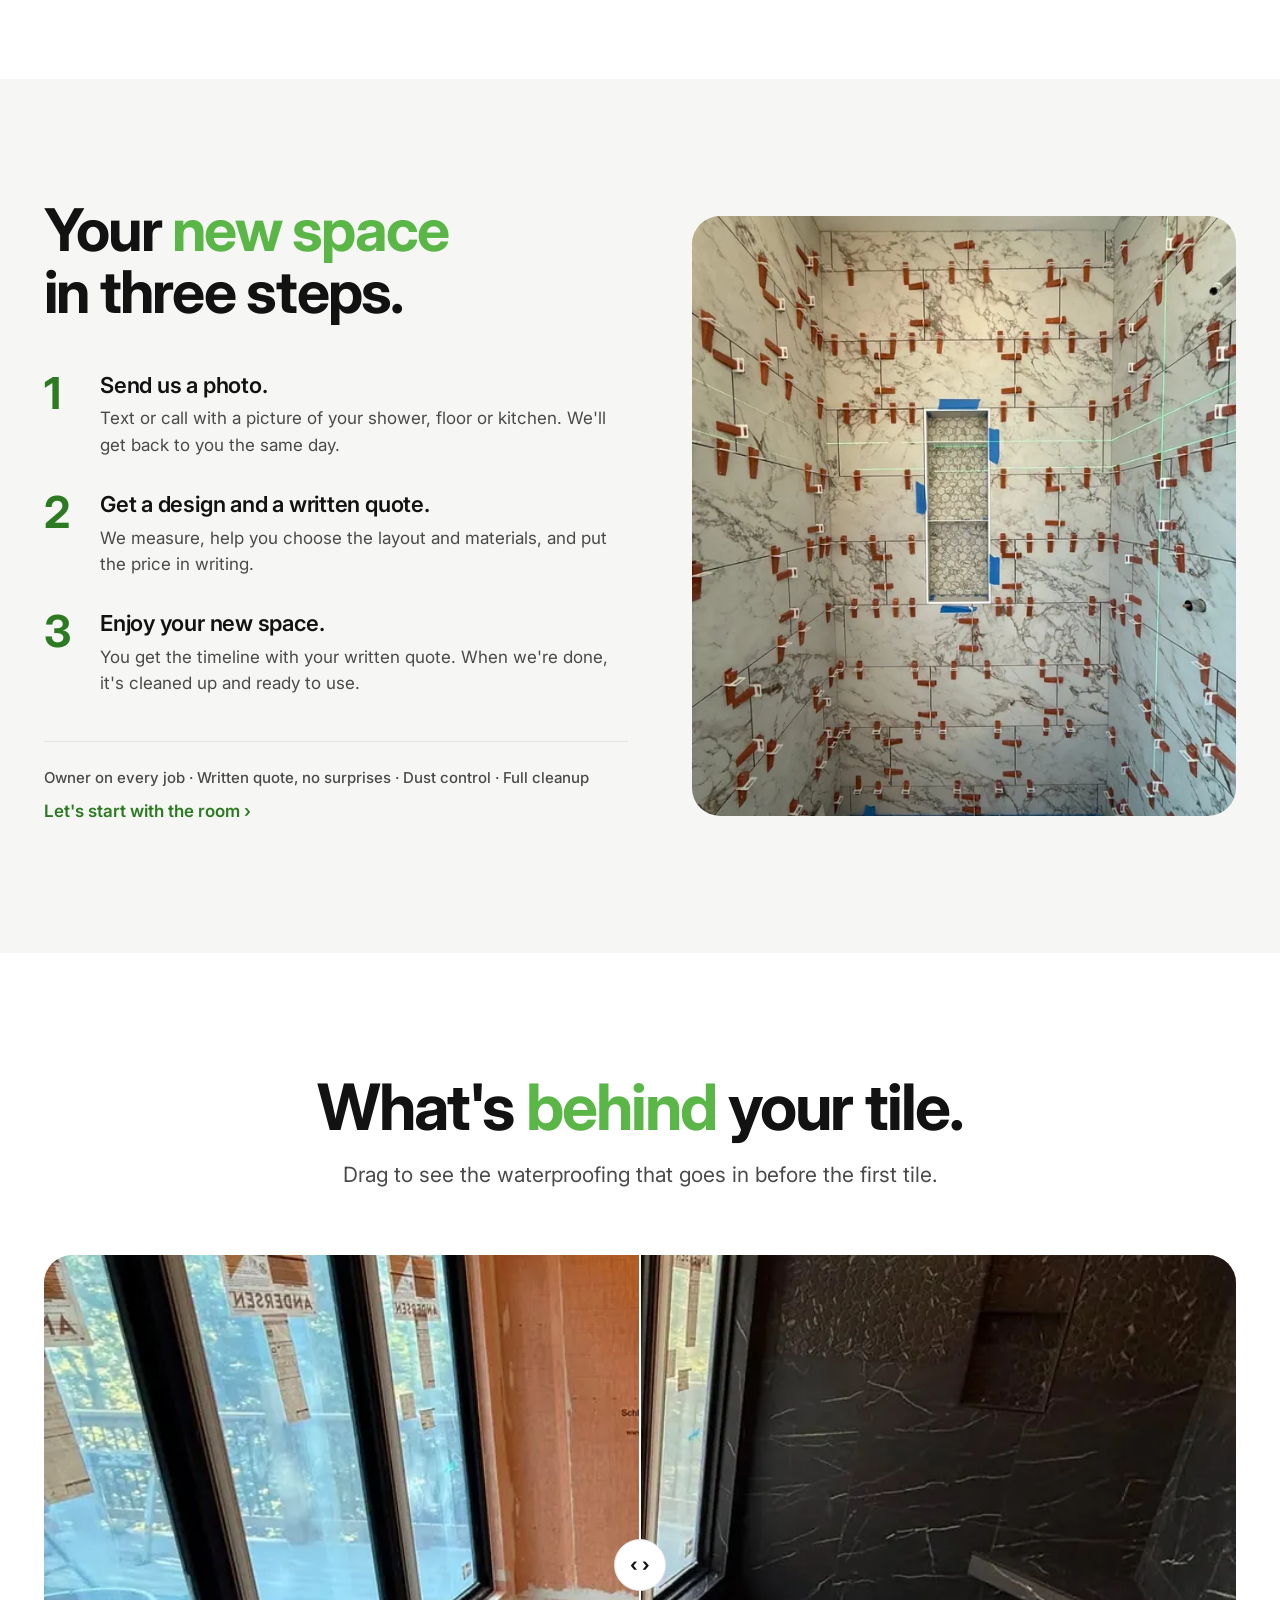
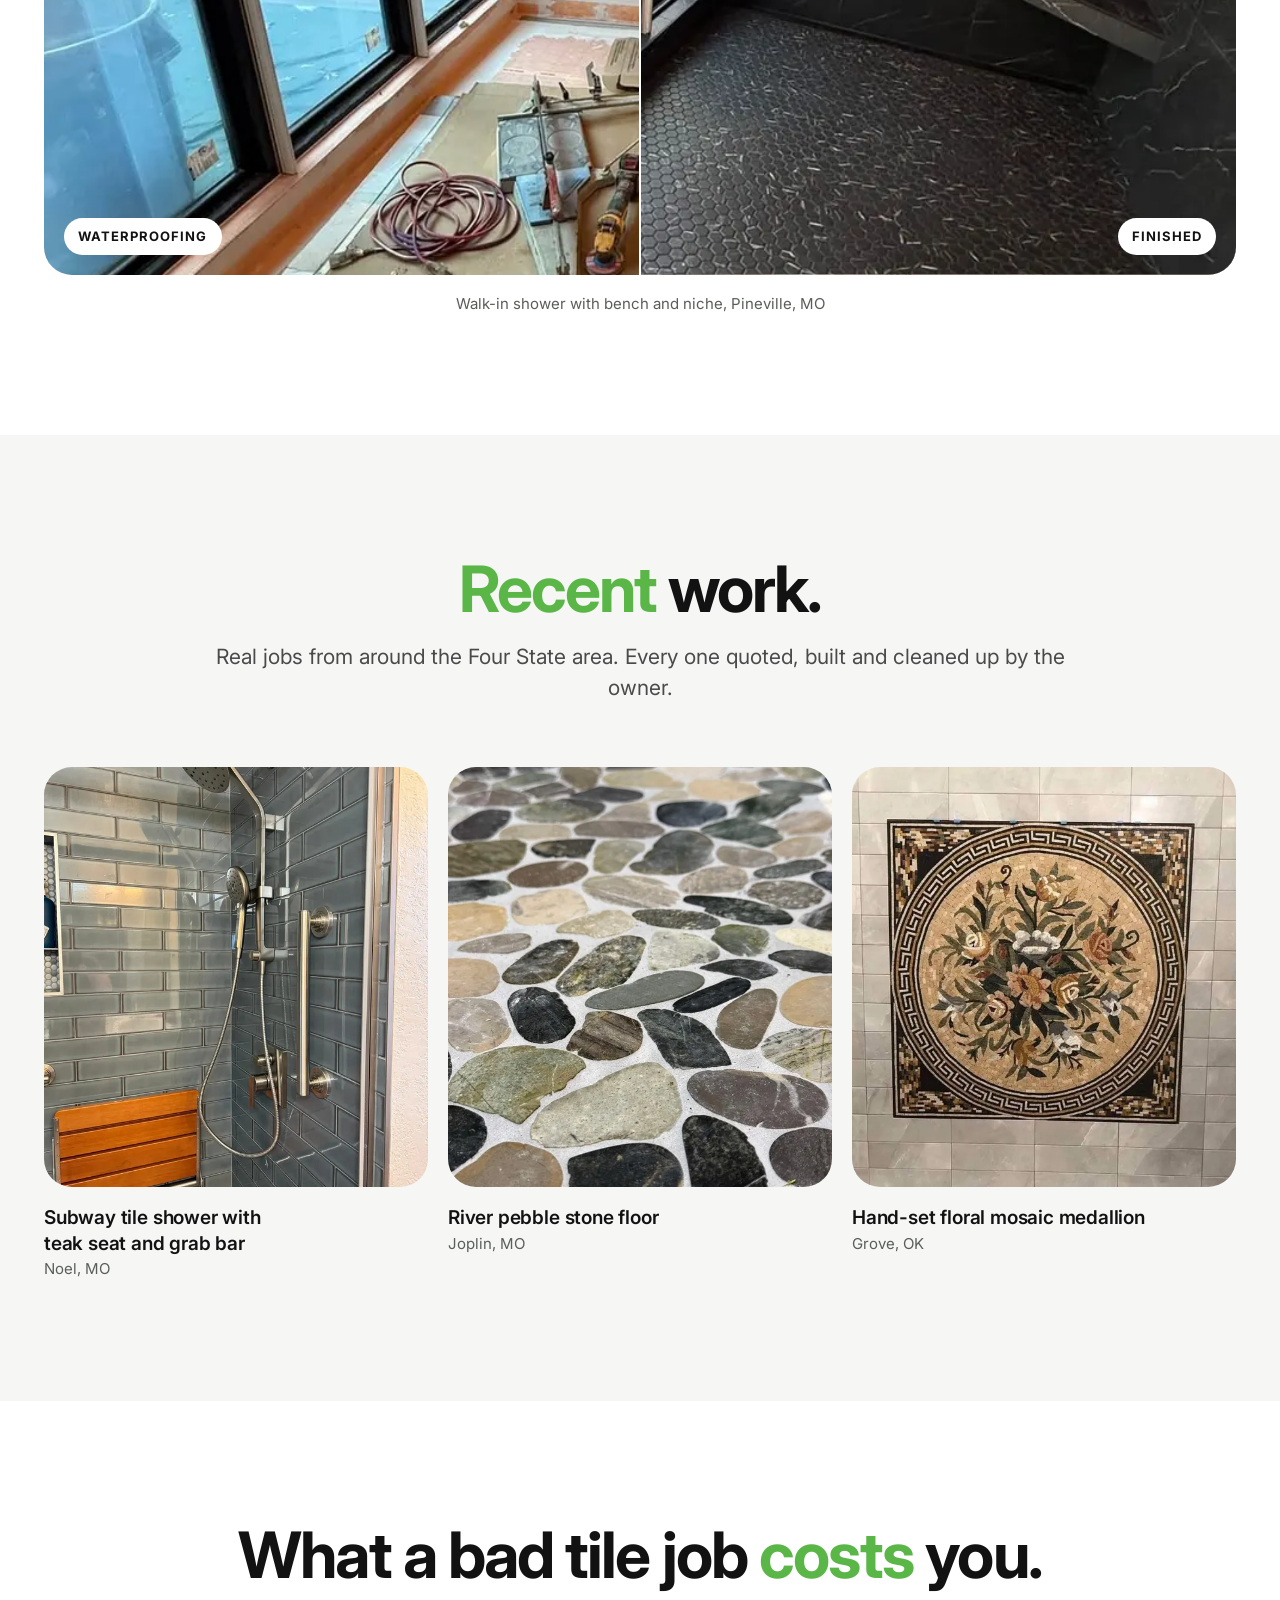
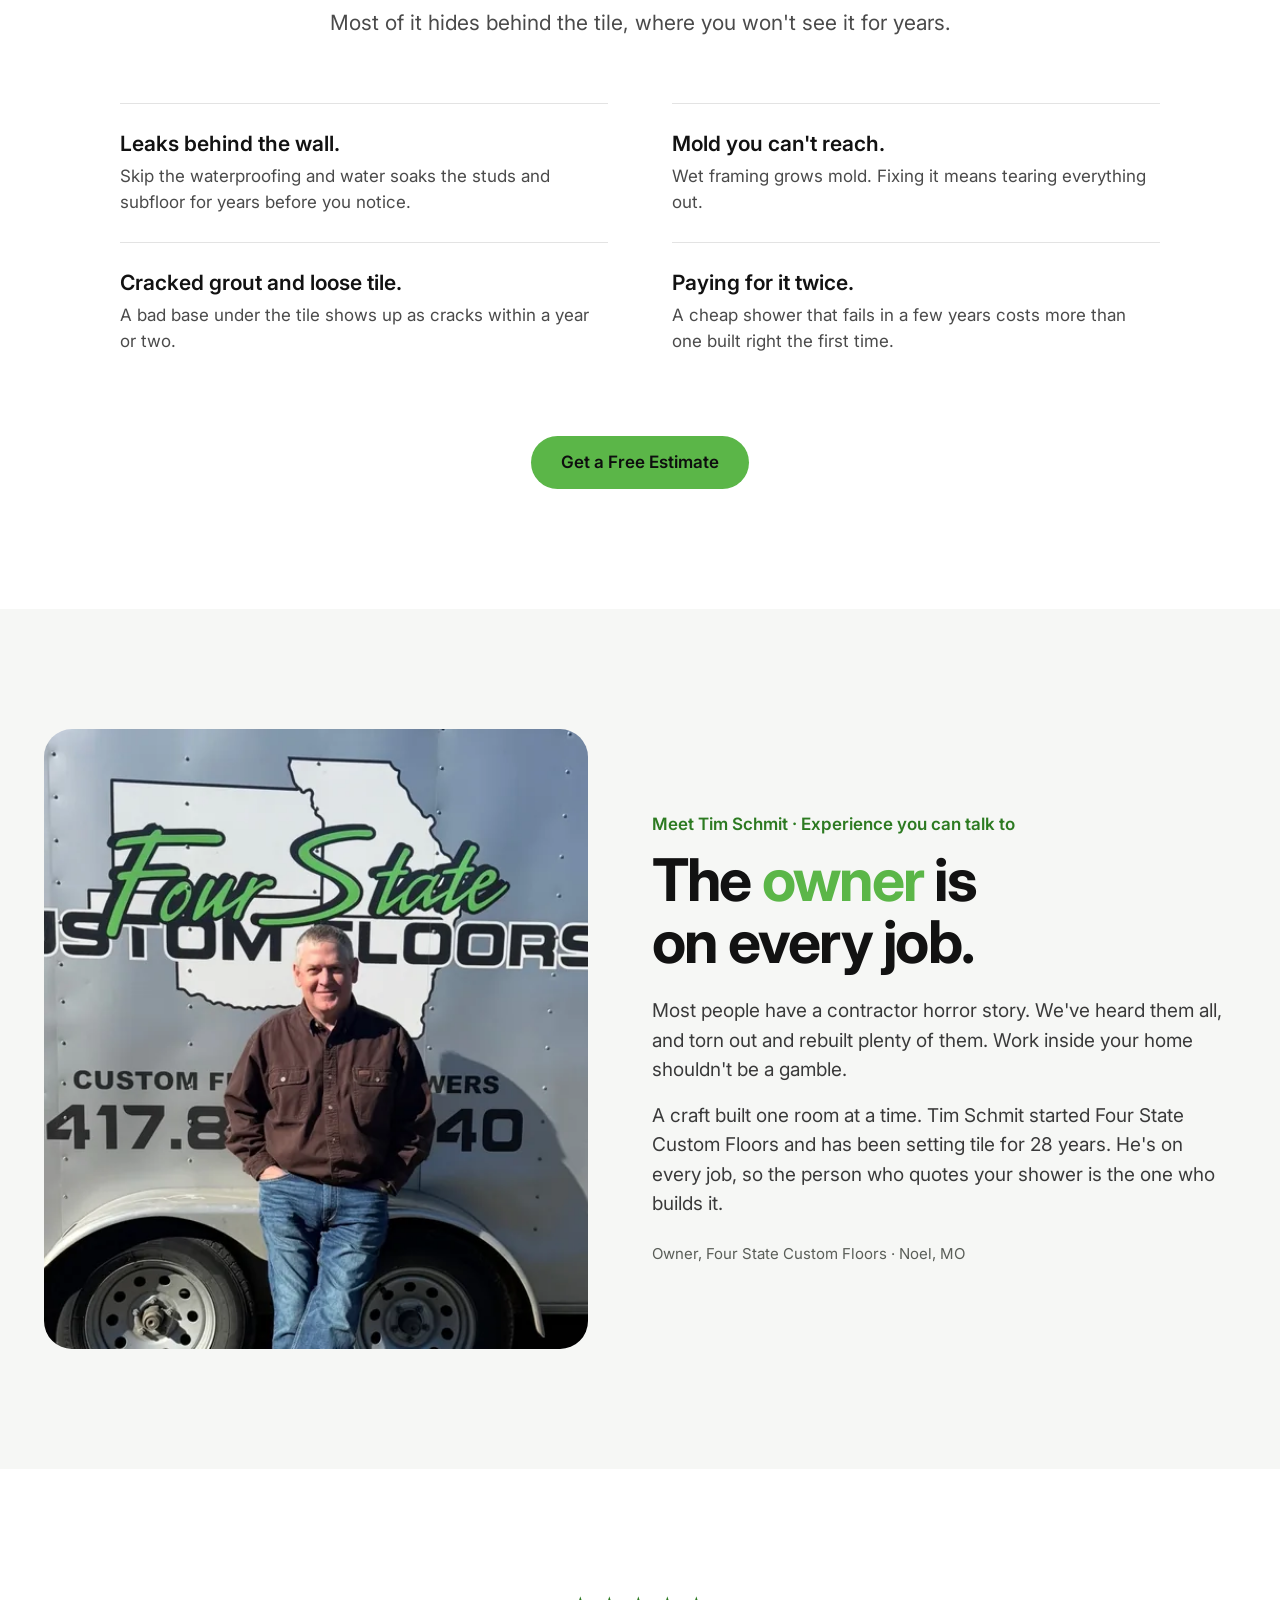
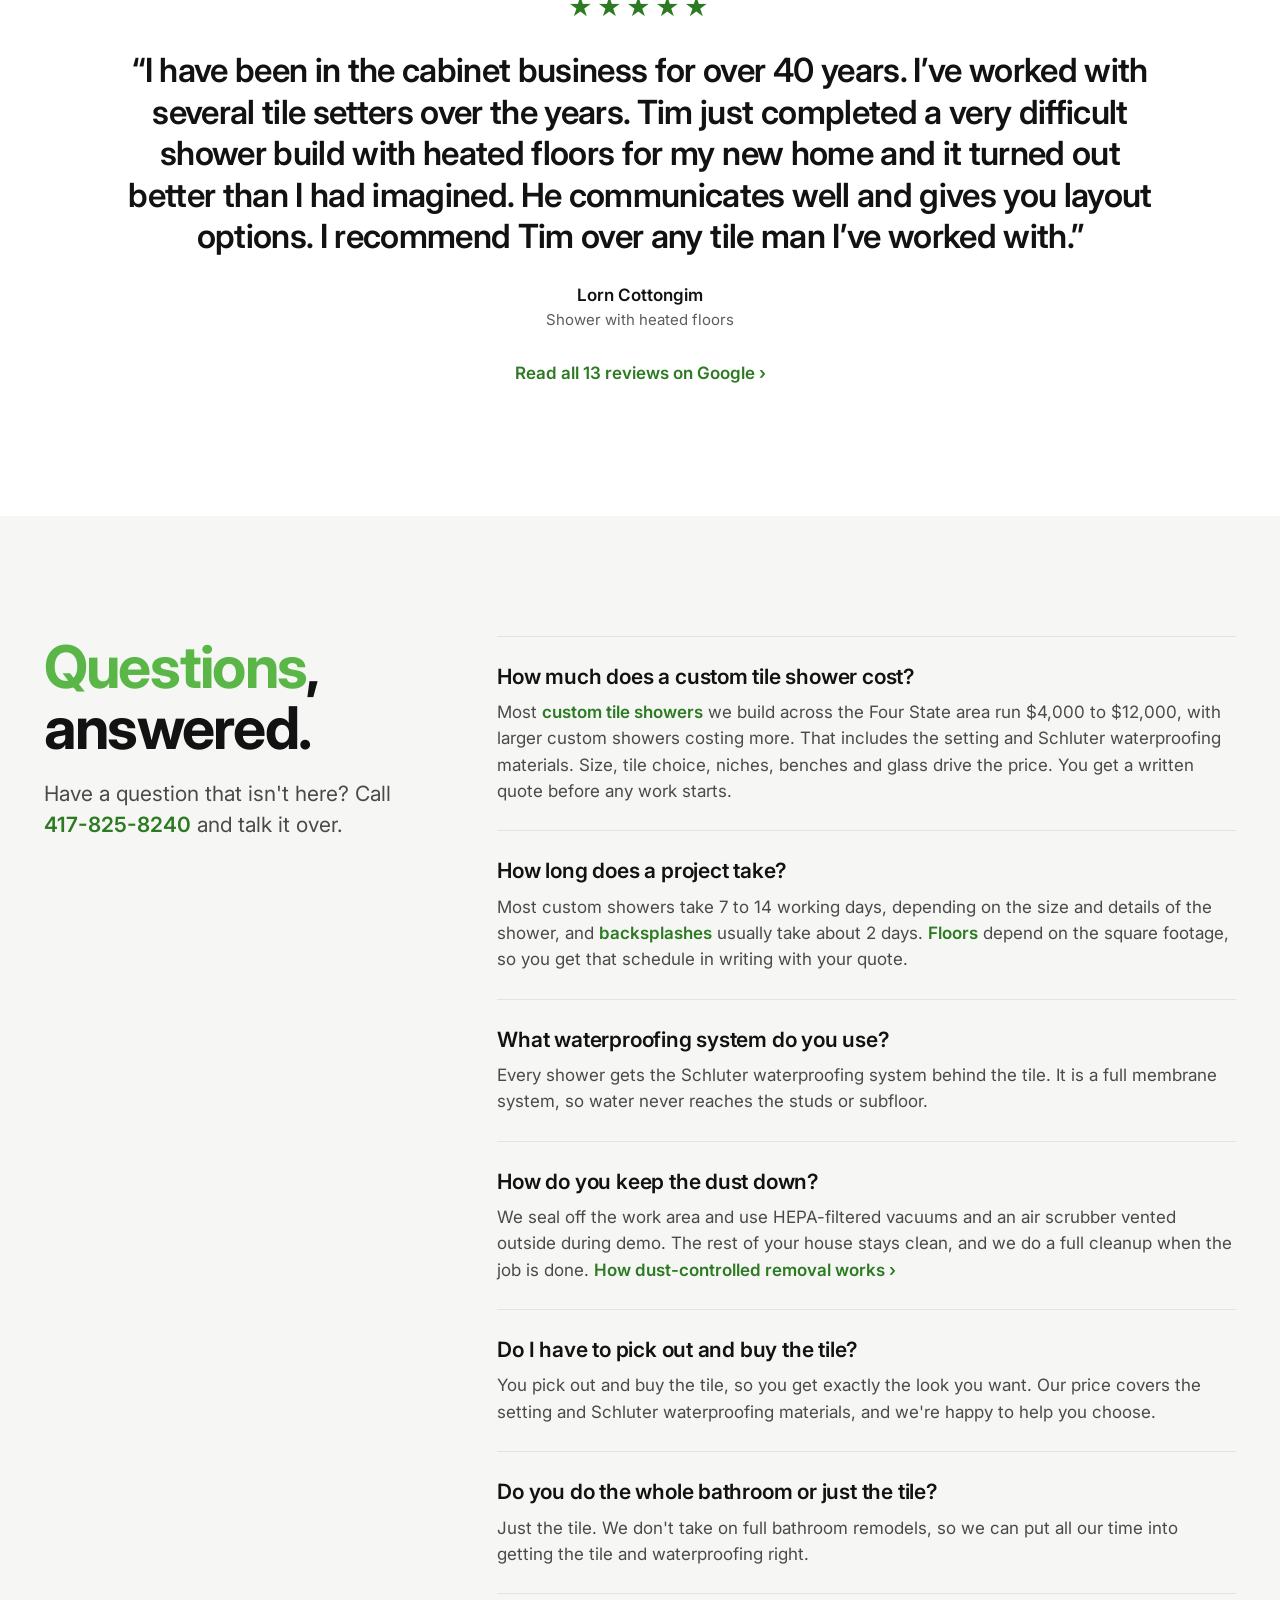
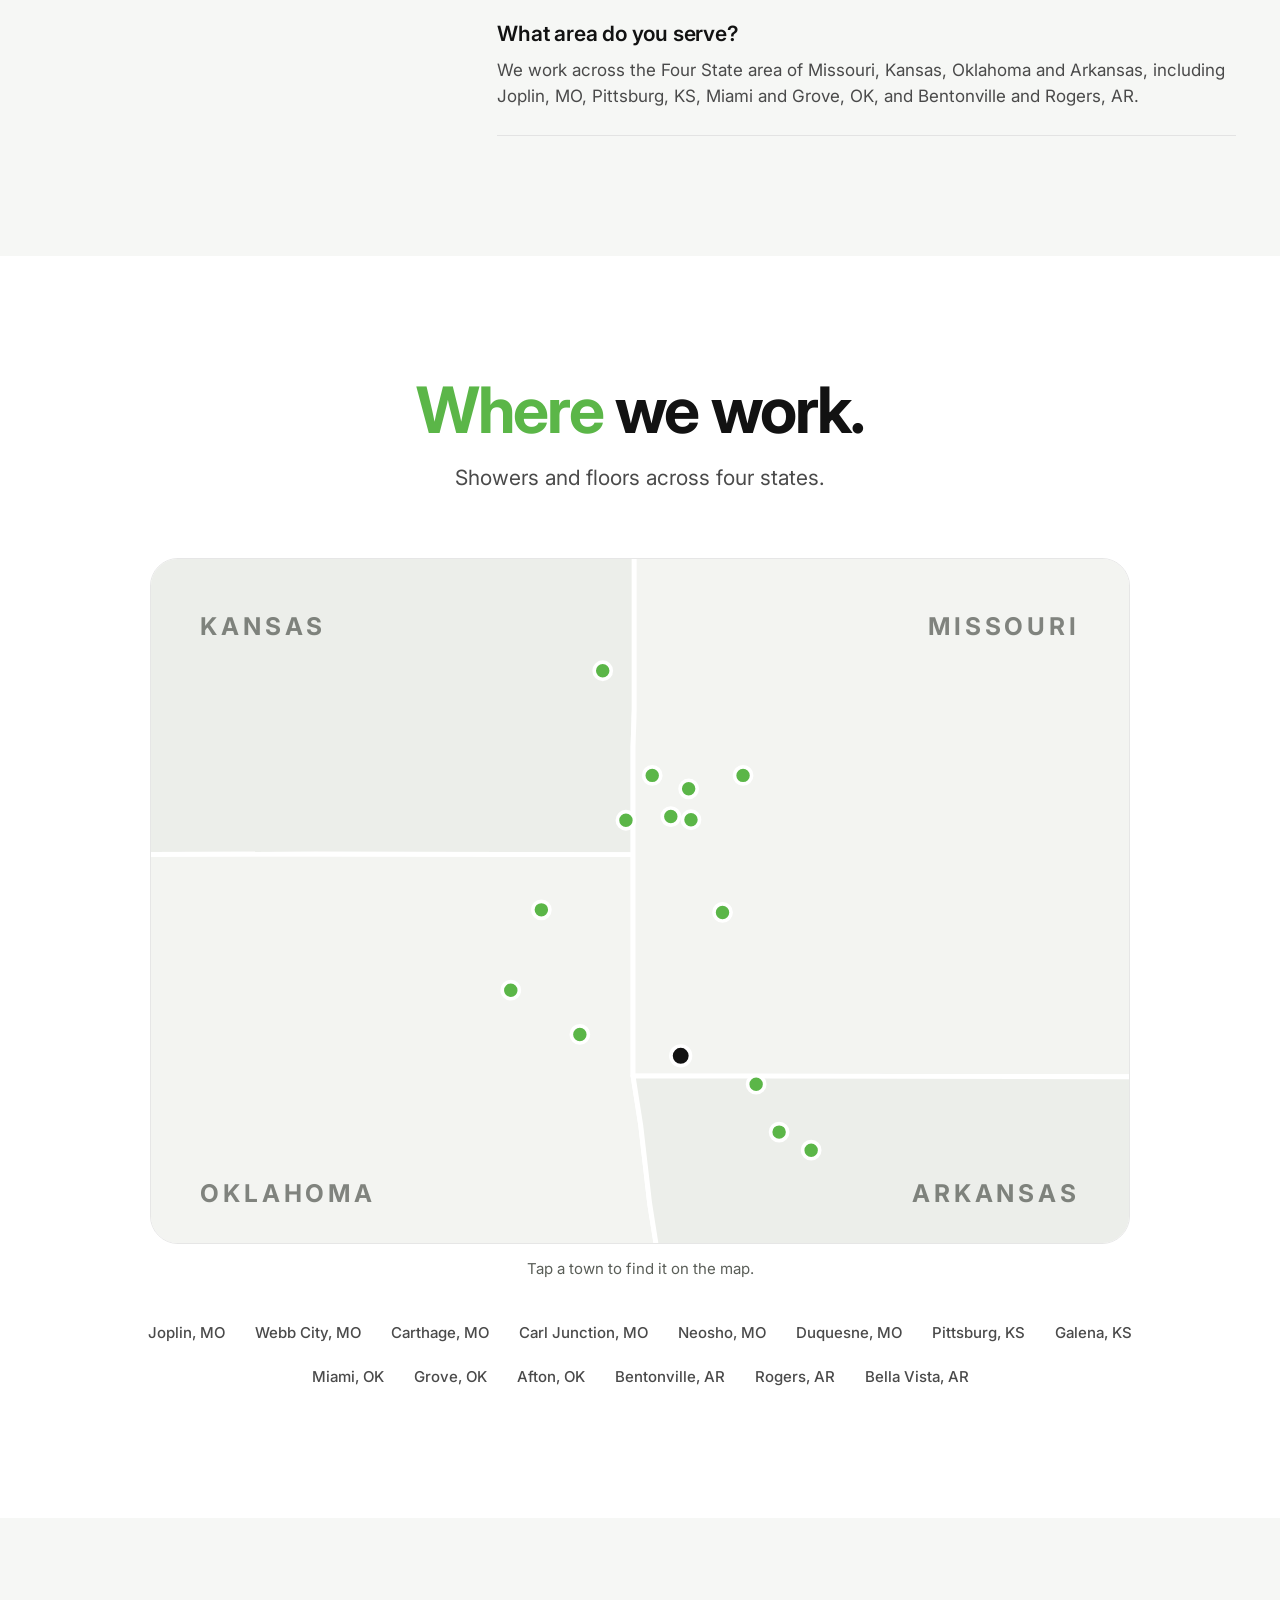
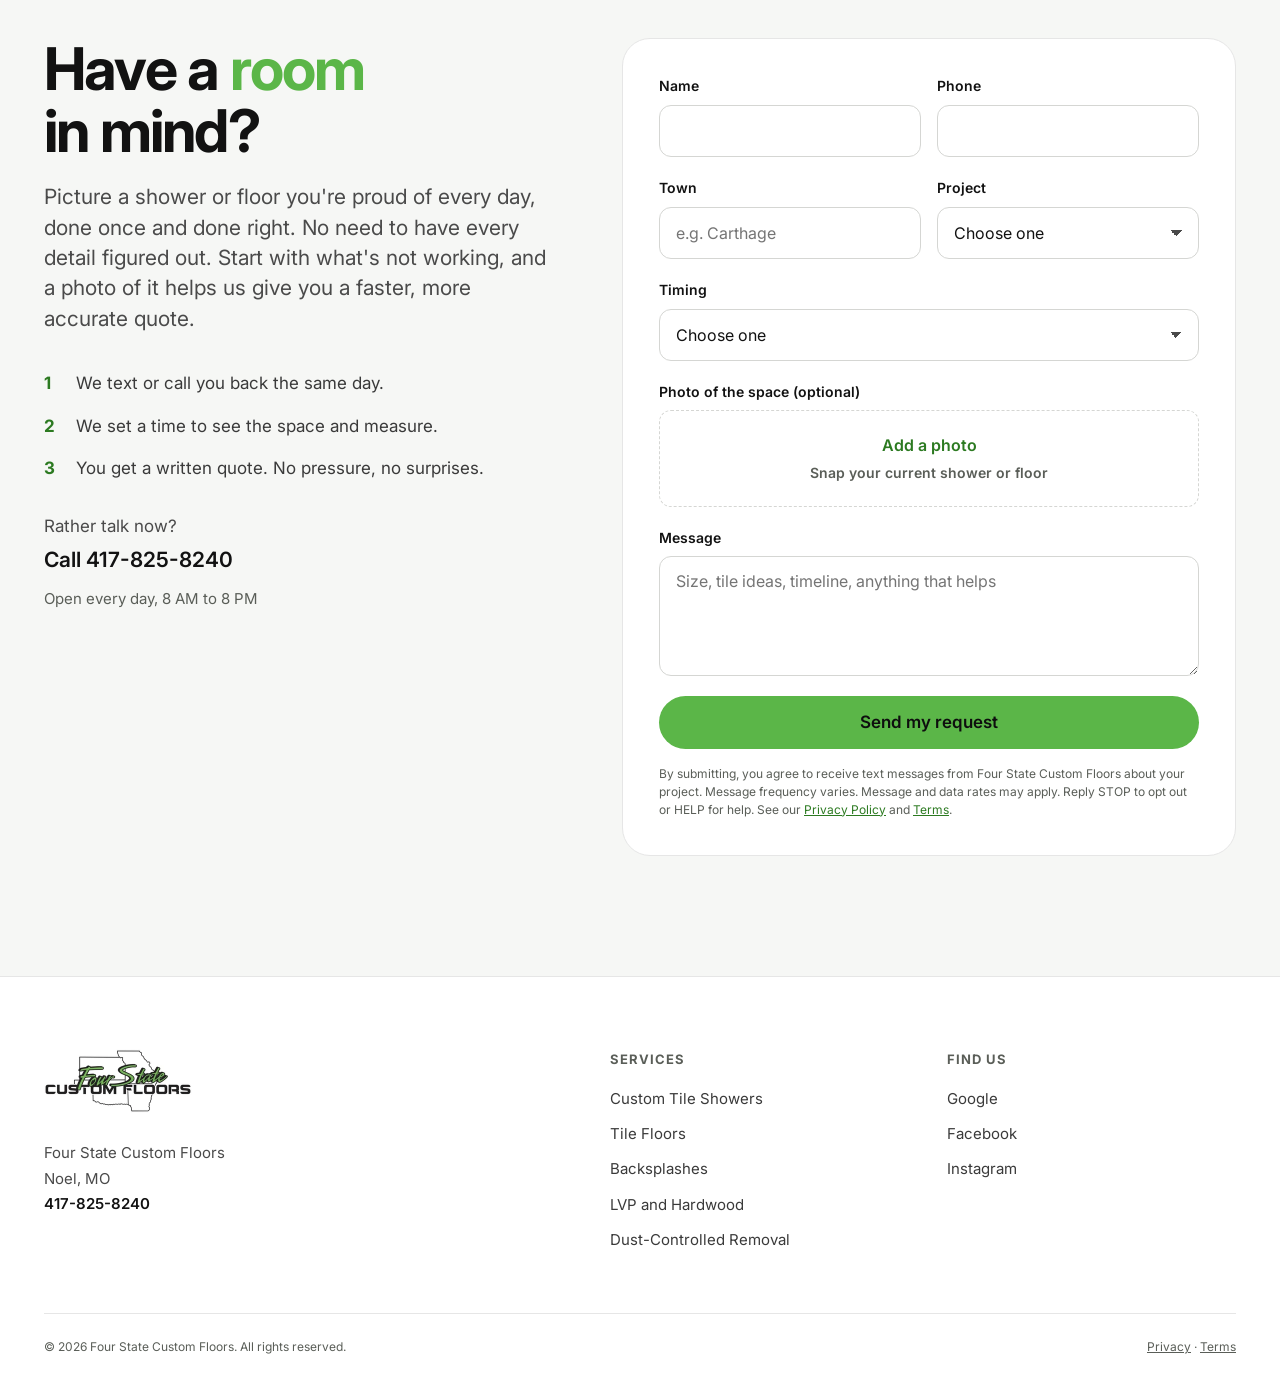
==== commit c6db374c: "Estimate form: point at the updated lead sheet deployment Co-Authored-By: Claude Opus 5.5 <noreply@a" ====
--- a/index.html
+++ b/index.html
@@ -654,7 +654,7 @@
         </div>
 
         <!-- Replace action with the GHL form endpoint, or swap the shell for the native GHL embed -->
-        <form class="form-shell reveal" id="estimate-form" action="#" method="post" data-endpoint="https://script.google.com/macros/s/AKfycbx6aTlJNzOTPXx7pIaNCjNVl8Qp4ZNWhyLfjDDIcM-vT2Ji3_BH6o0oFf8QG75muvK60g/exec">
+        <form class="form-shell reveal" id="estimate-form" action="#" method="post" data-endpoint="https://script.google.com/macros/s/AKfycbzYVfJo8TgexUtv5xRfW0tl-yVXjkdxUGsN2UfomqFXglaK9ophZCefmPMapAvTkXp4jA/exec">
           <div class="form-row">
             <div class="field">
               <label for="f-name">Name</label>
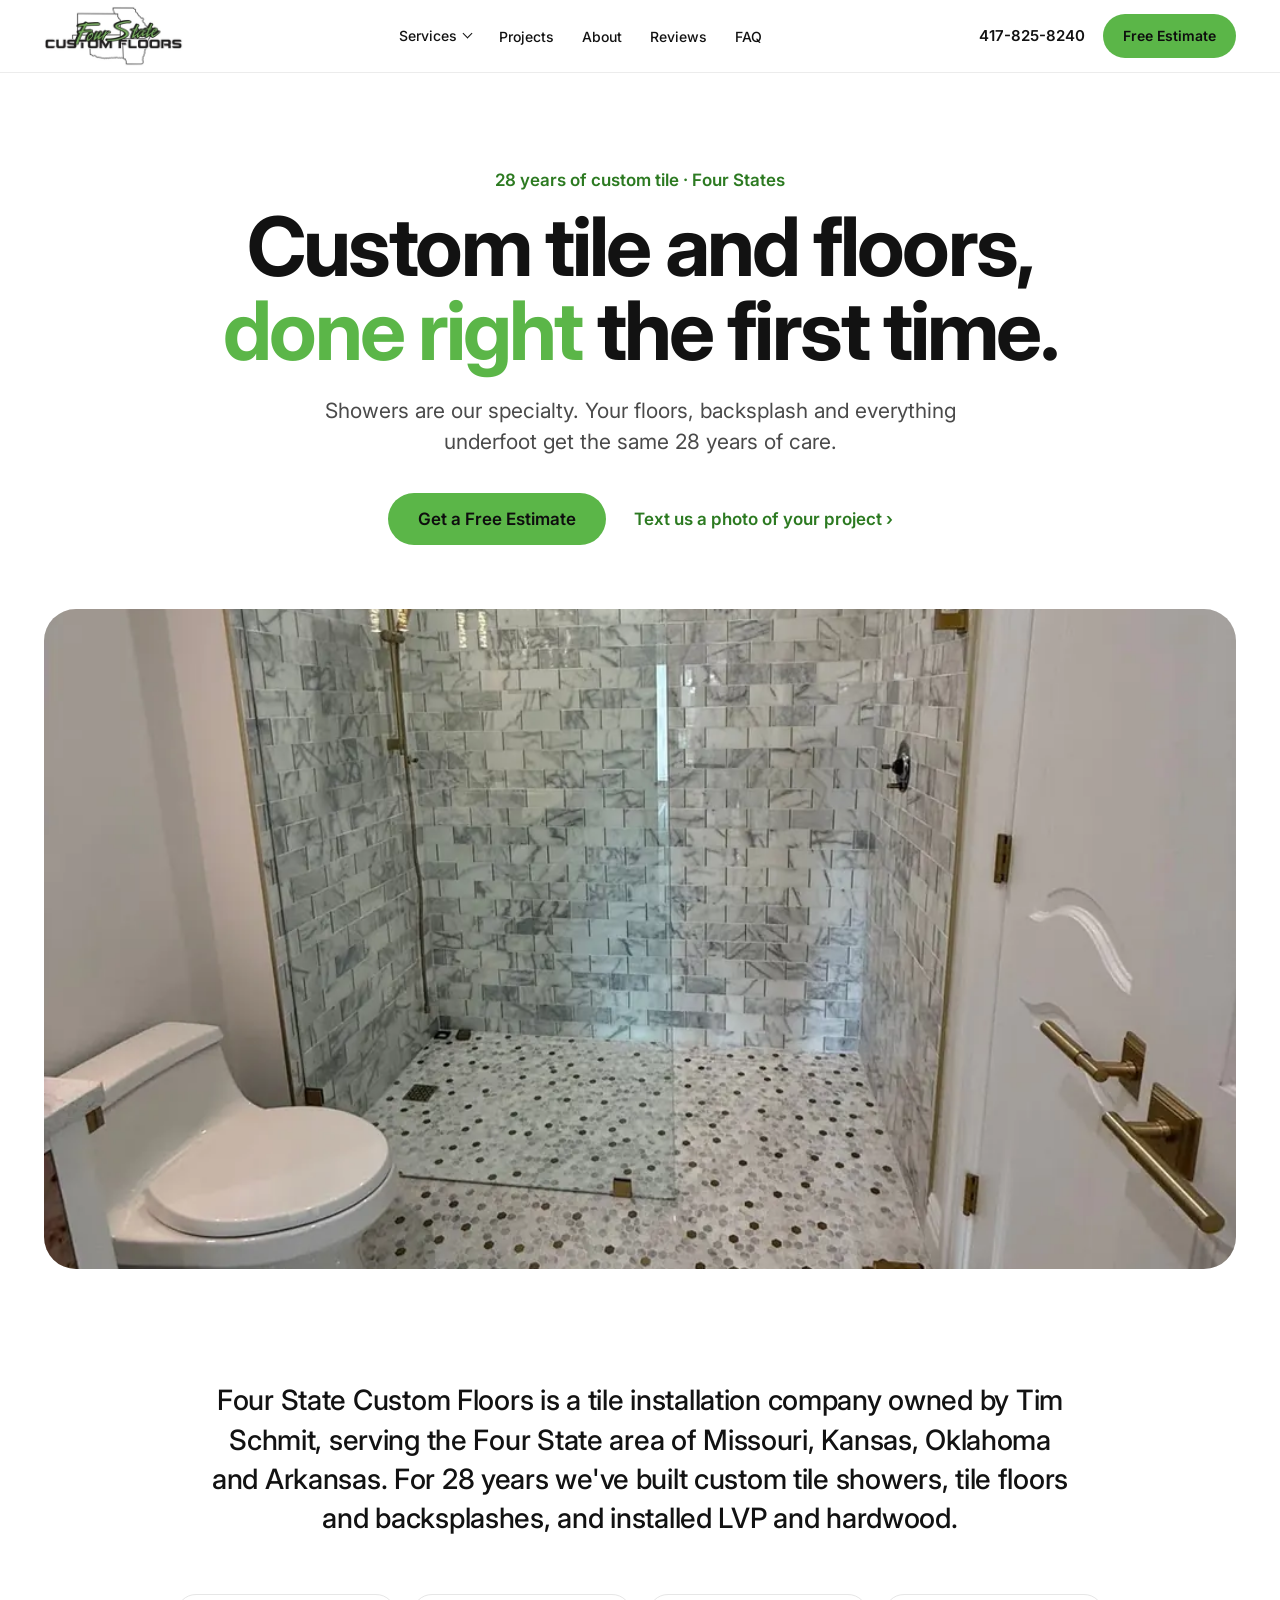
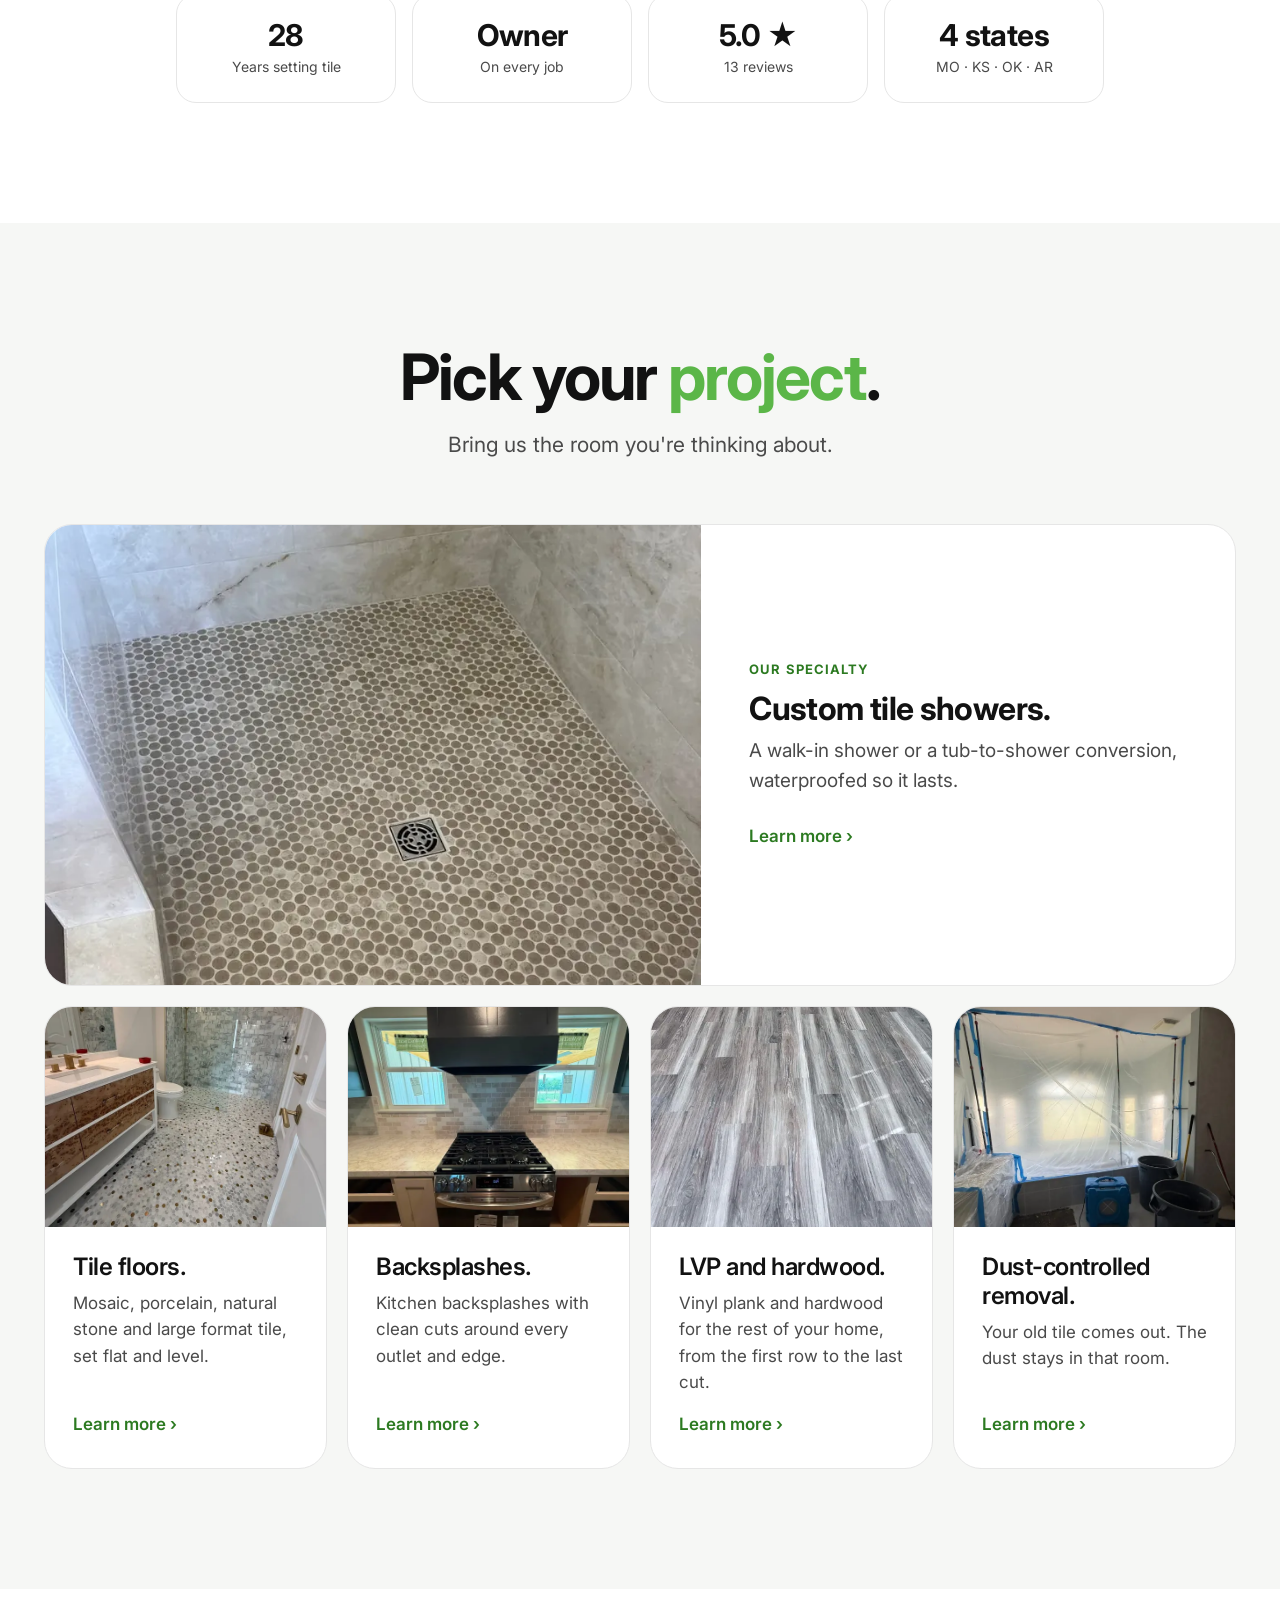
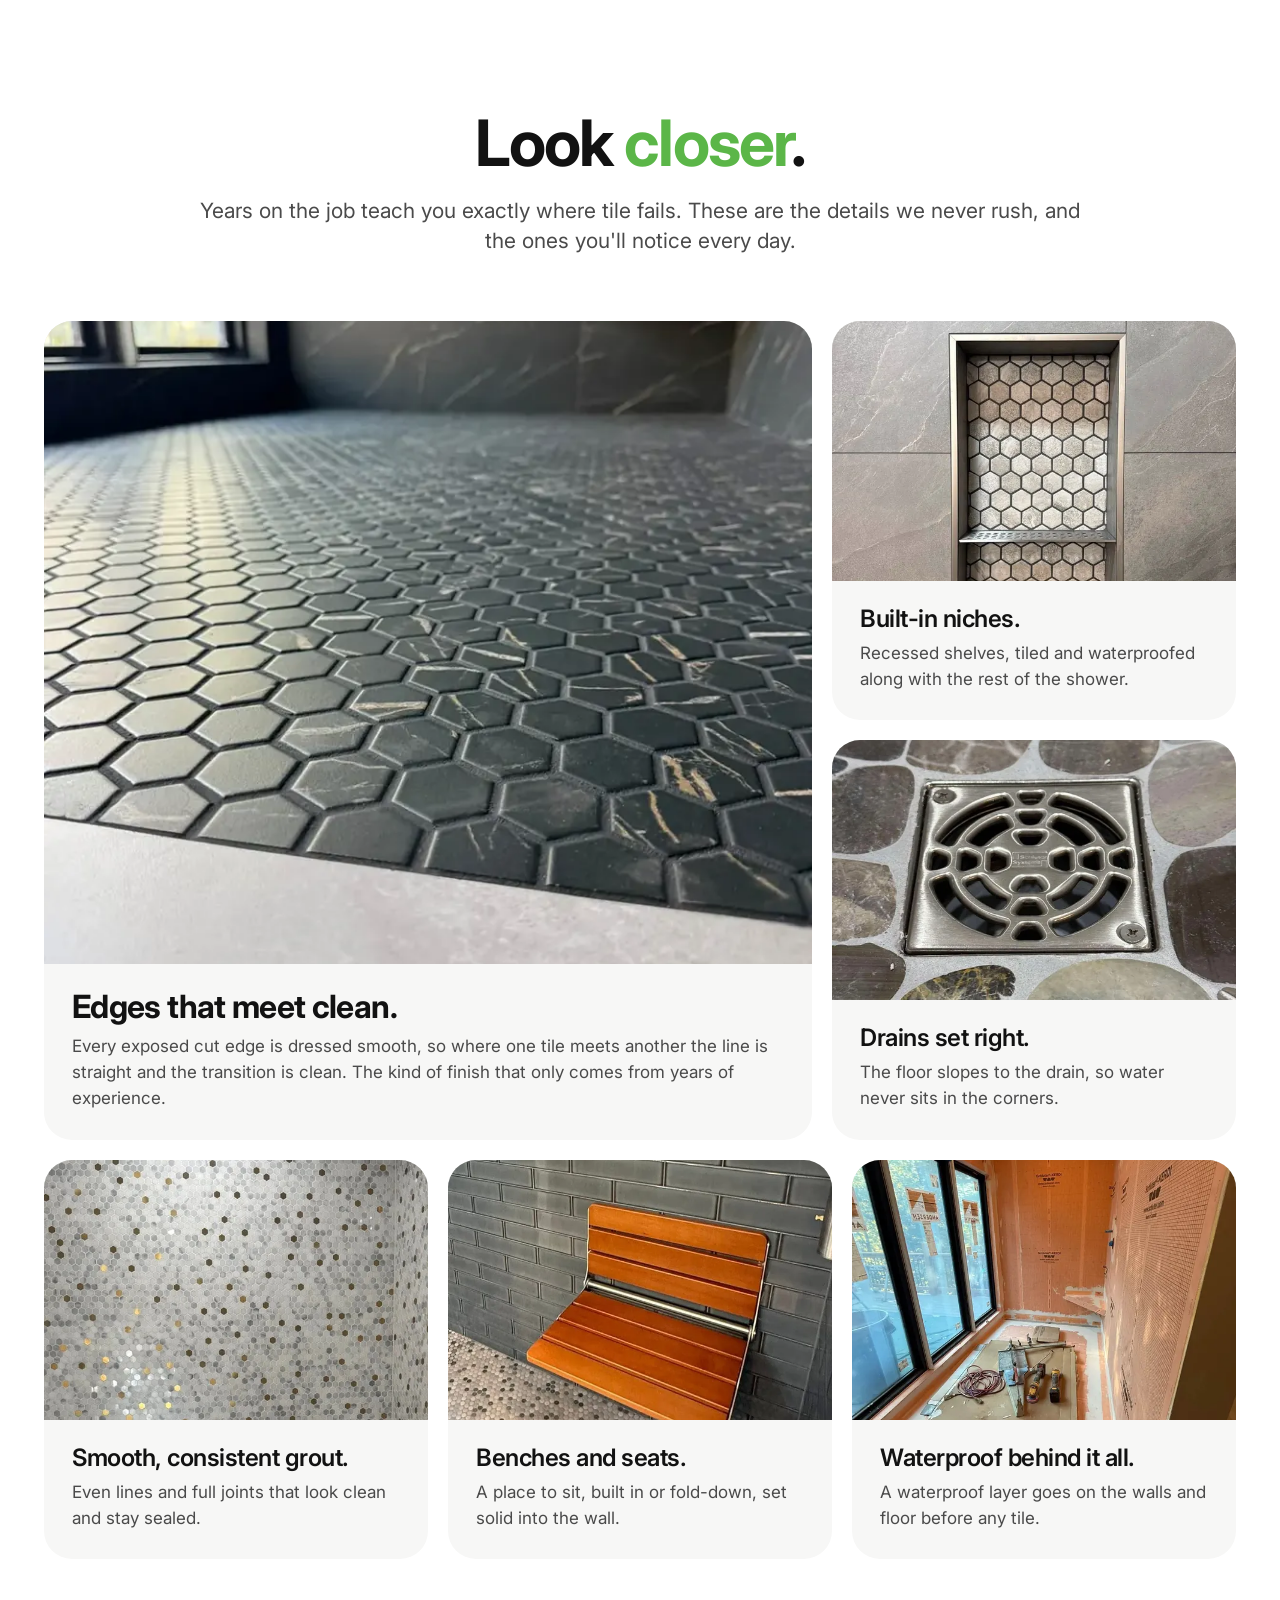
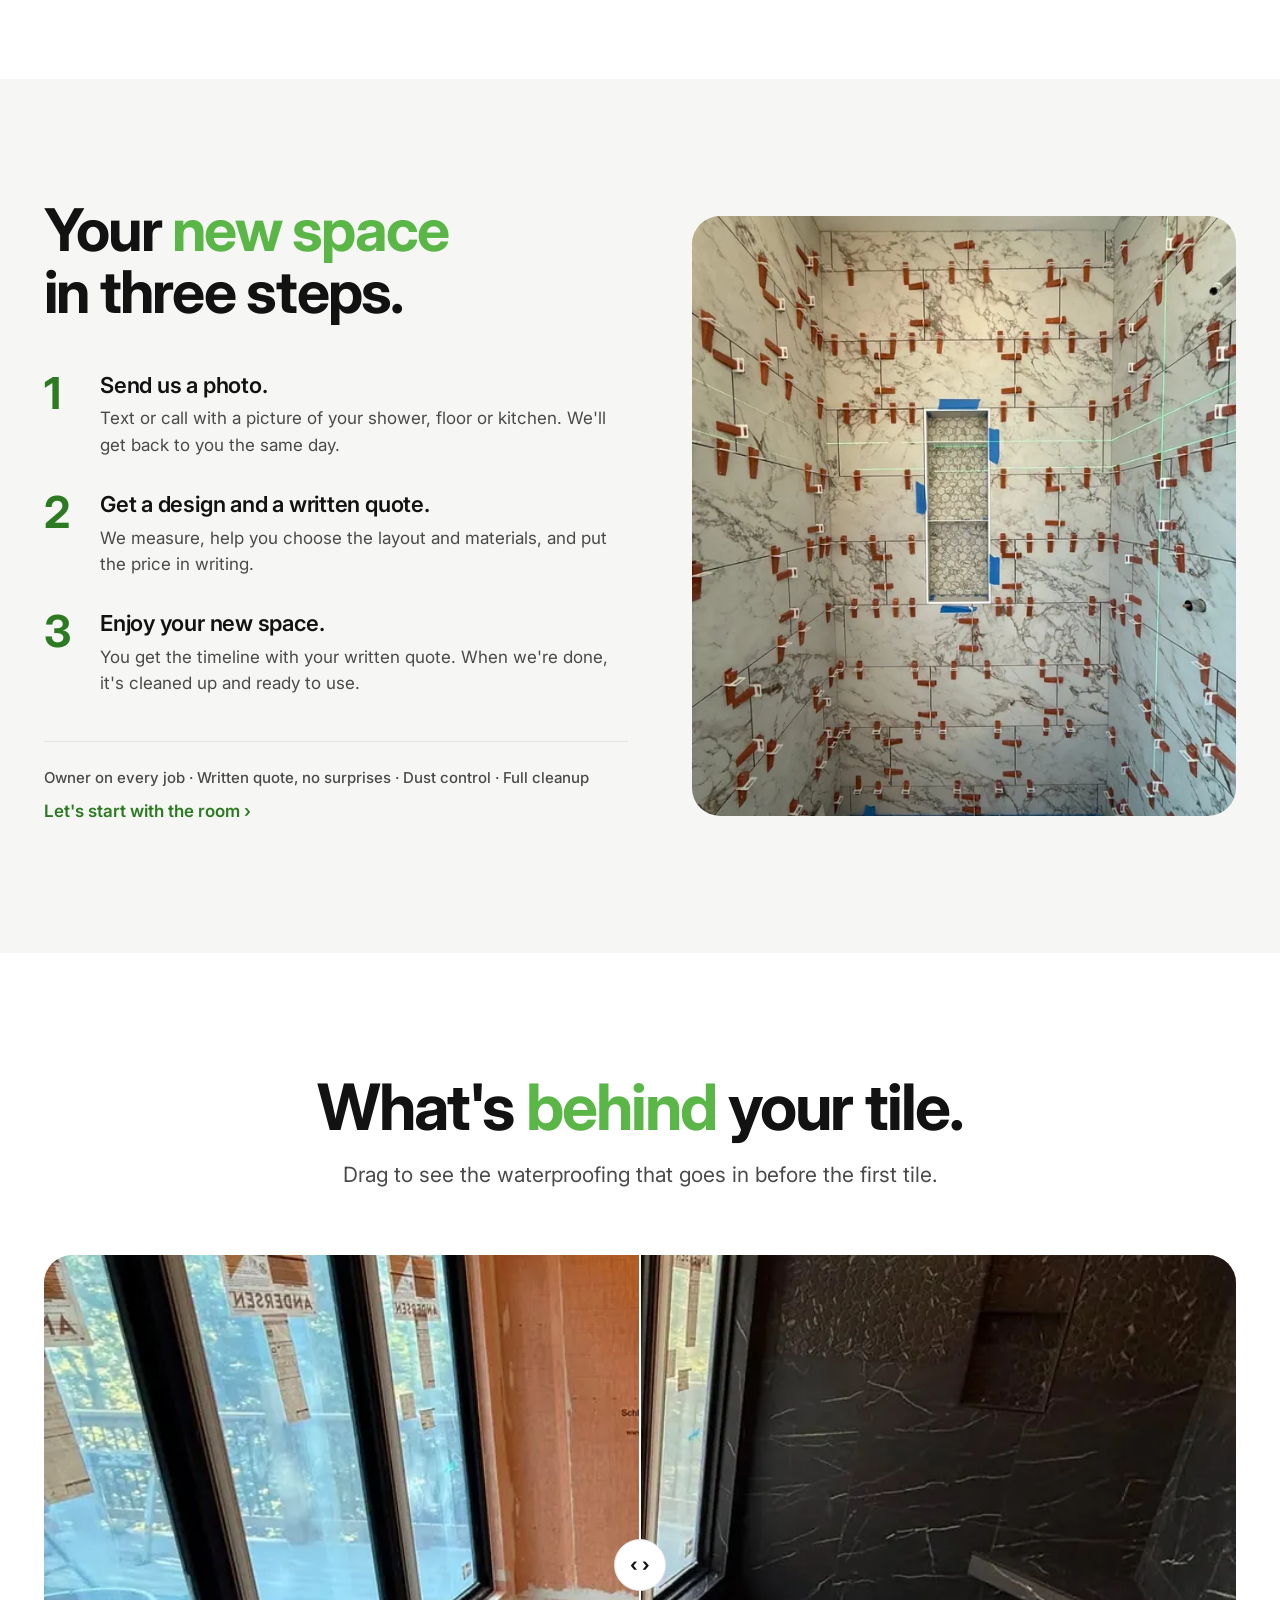
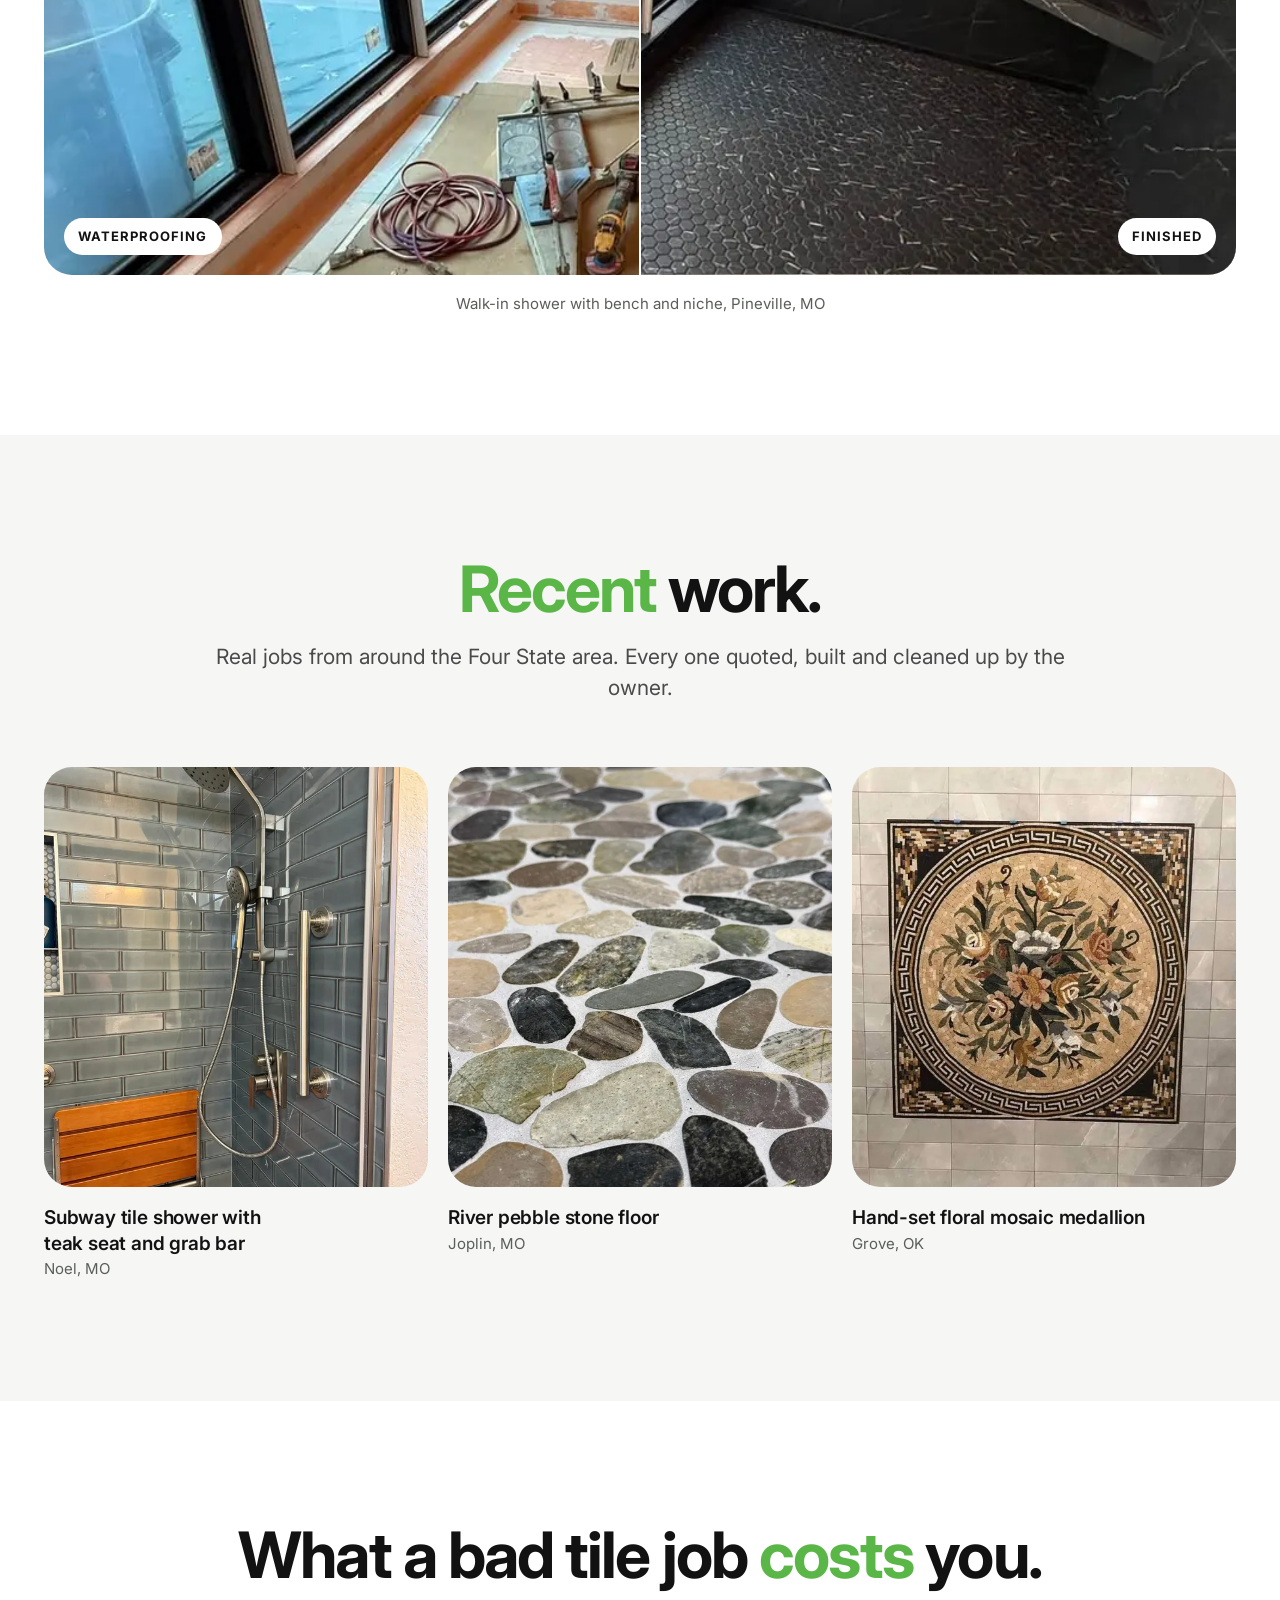
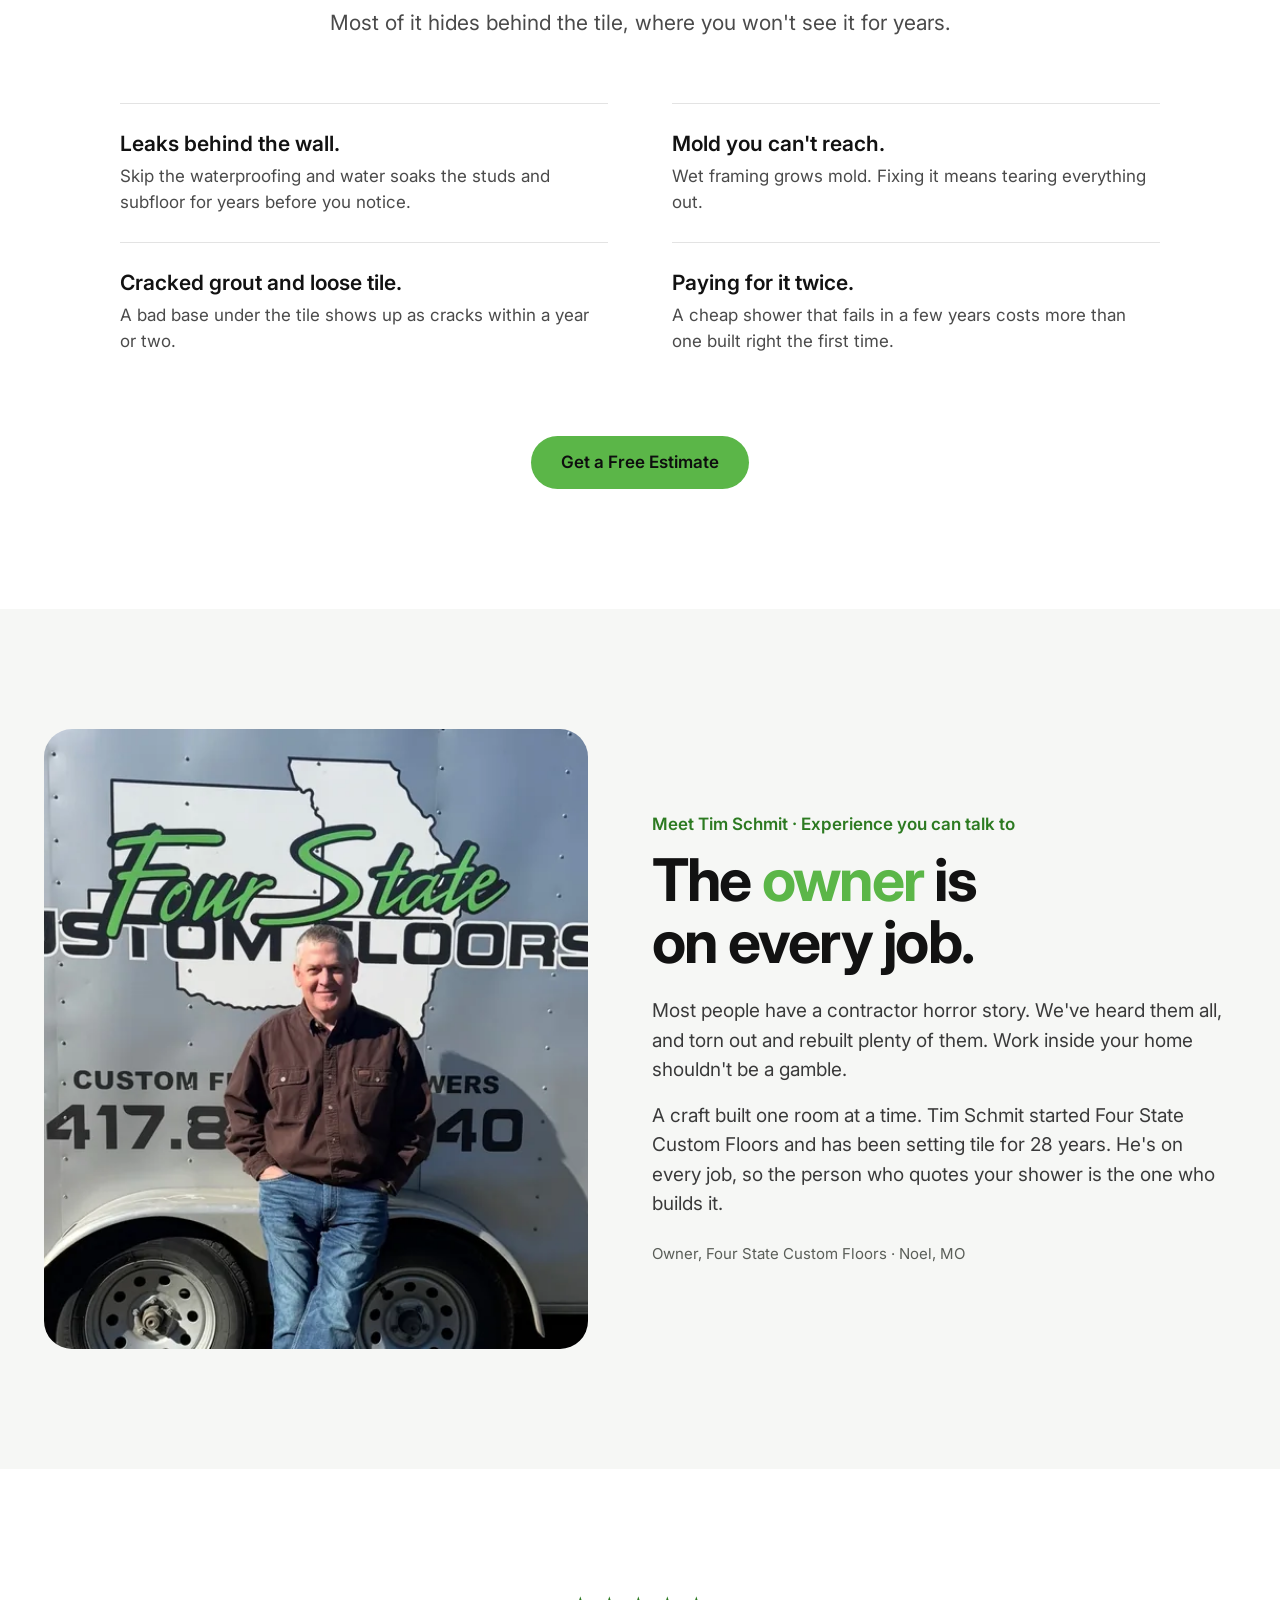
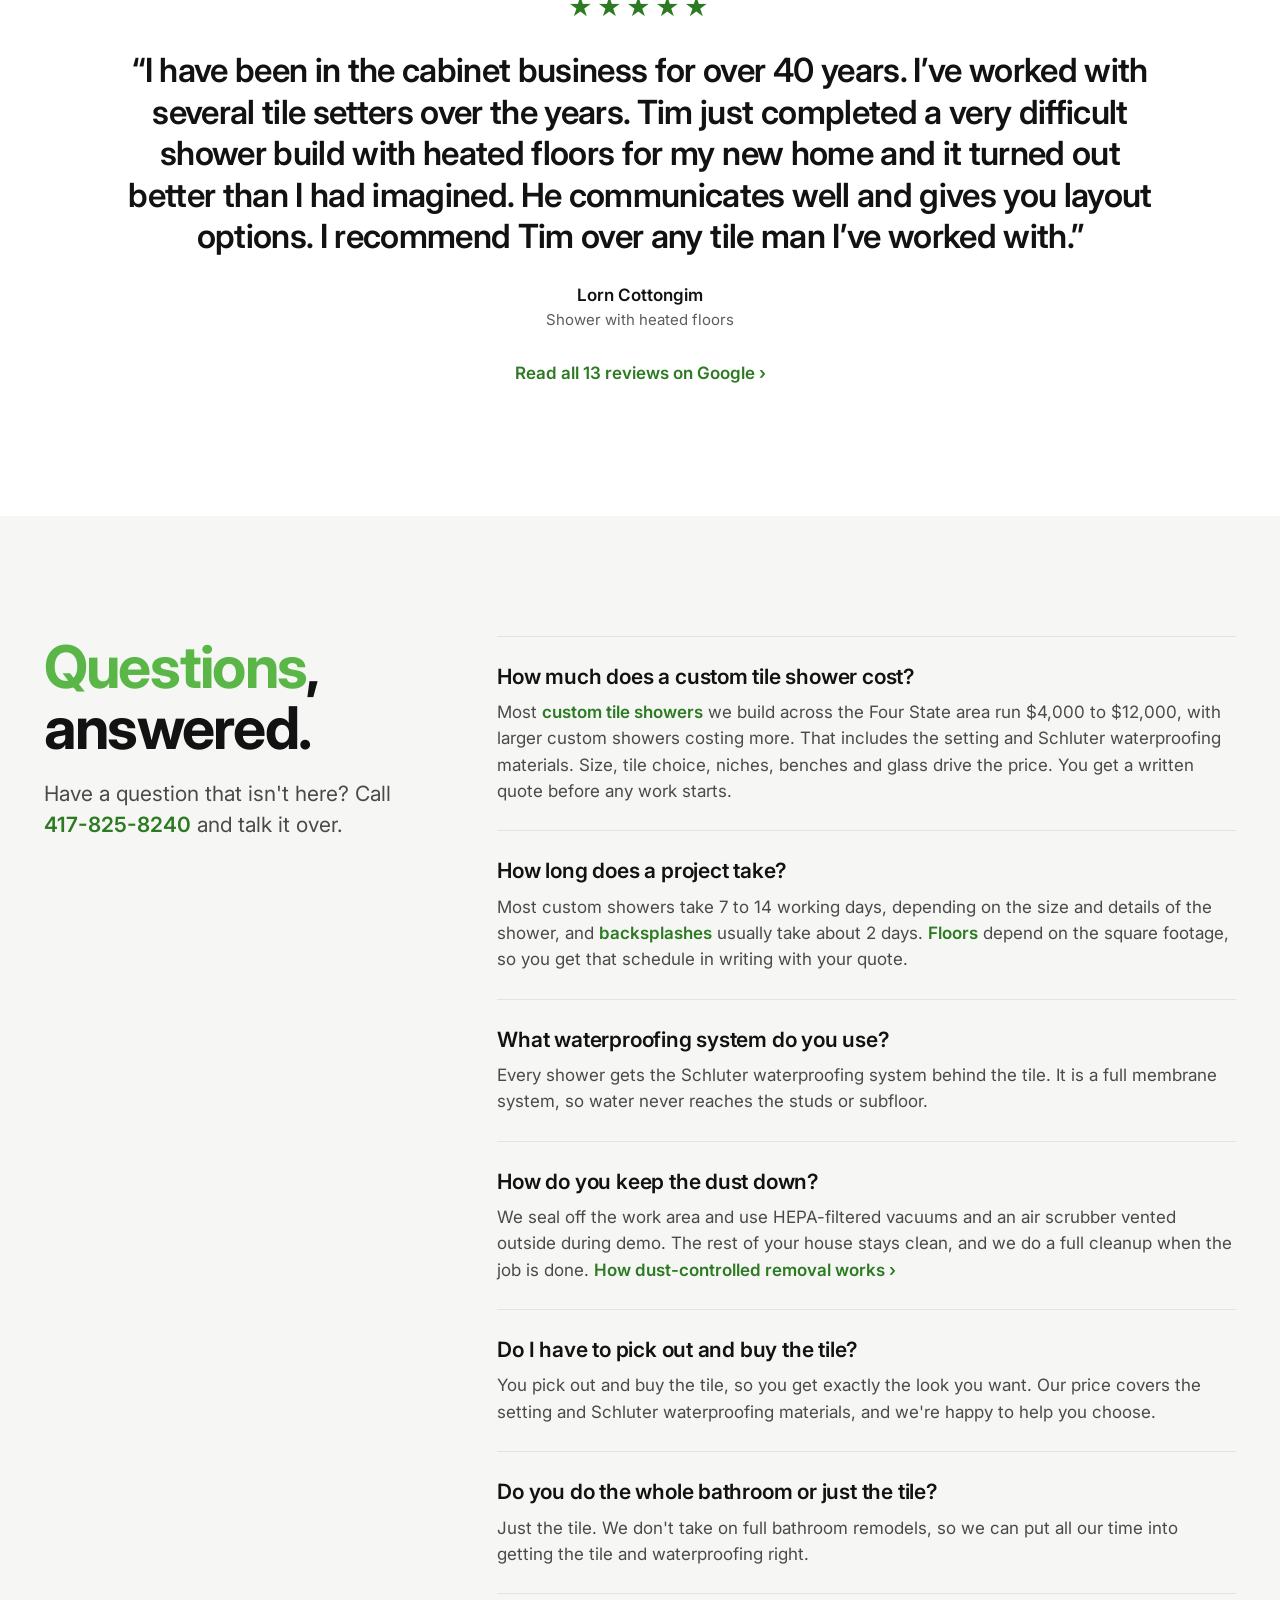
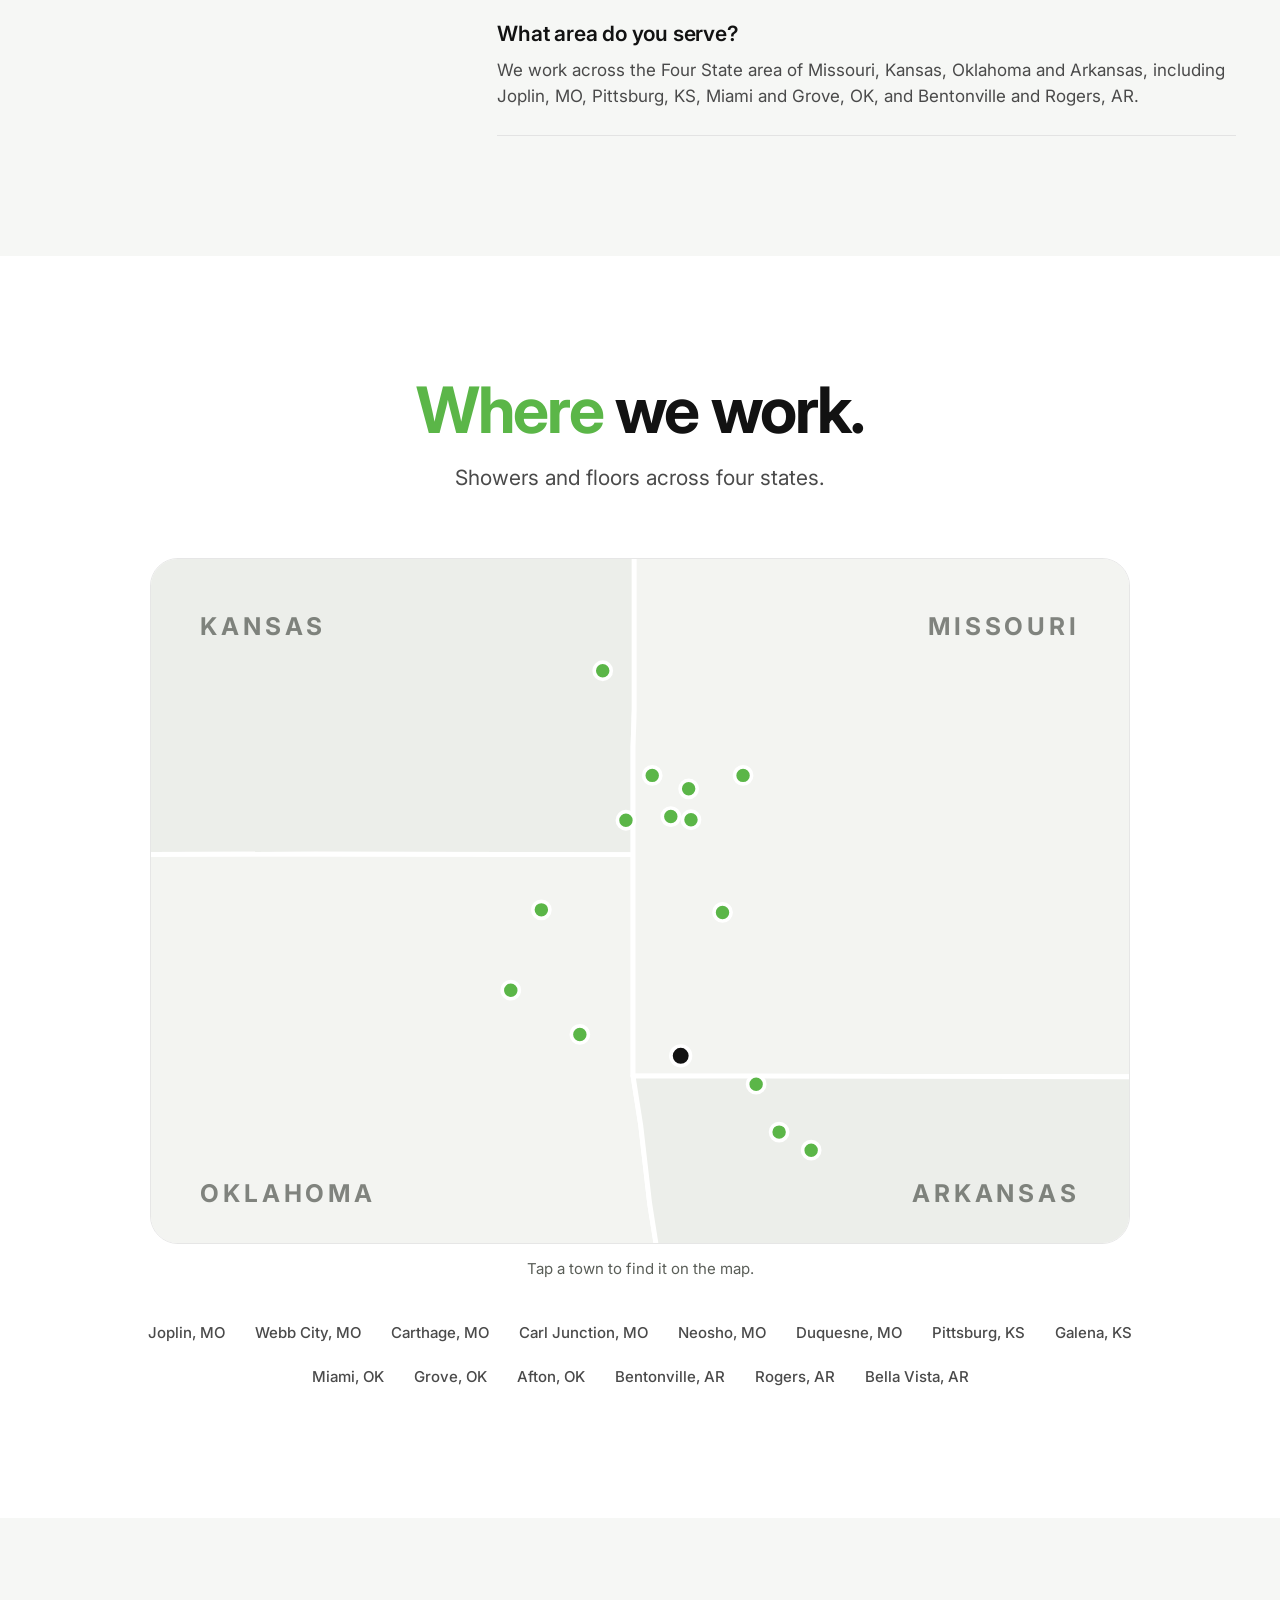
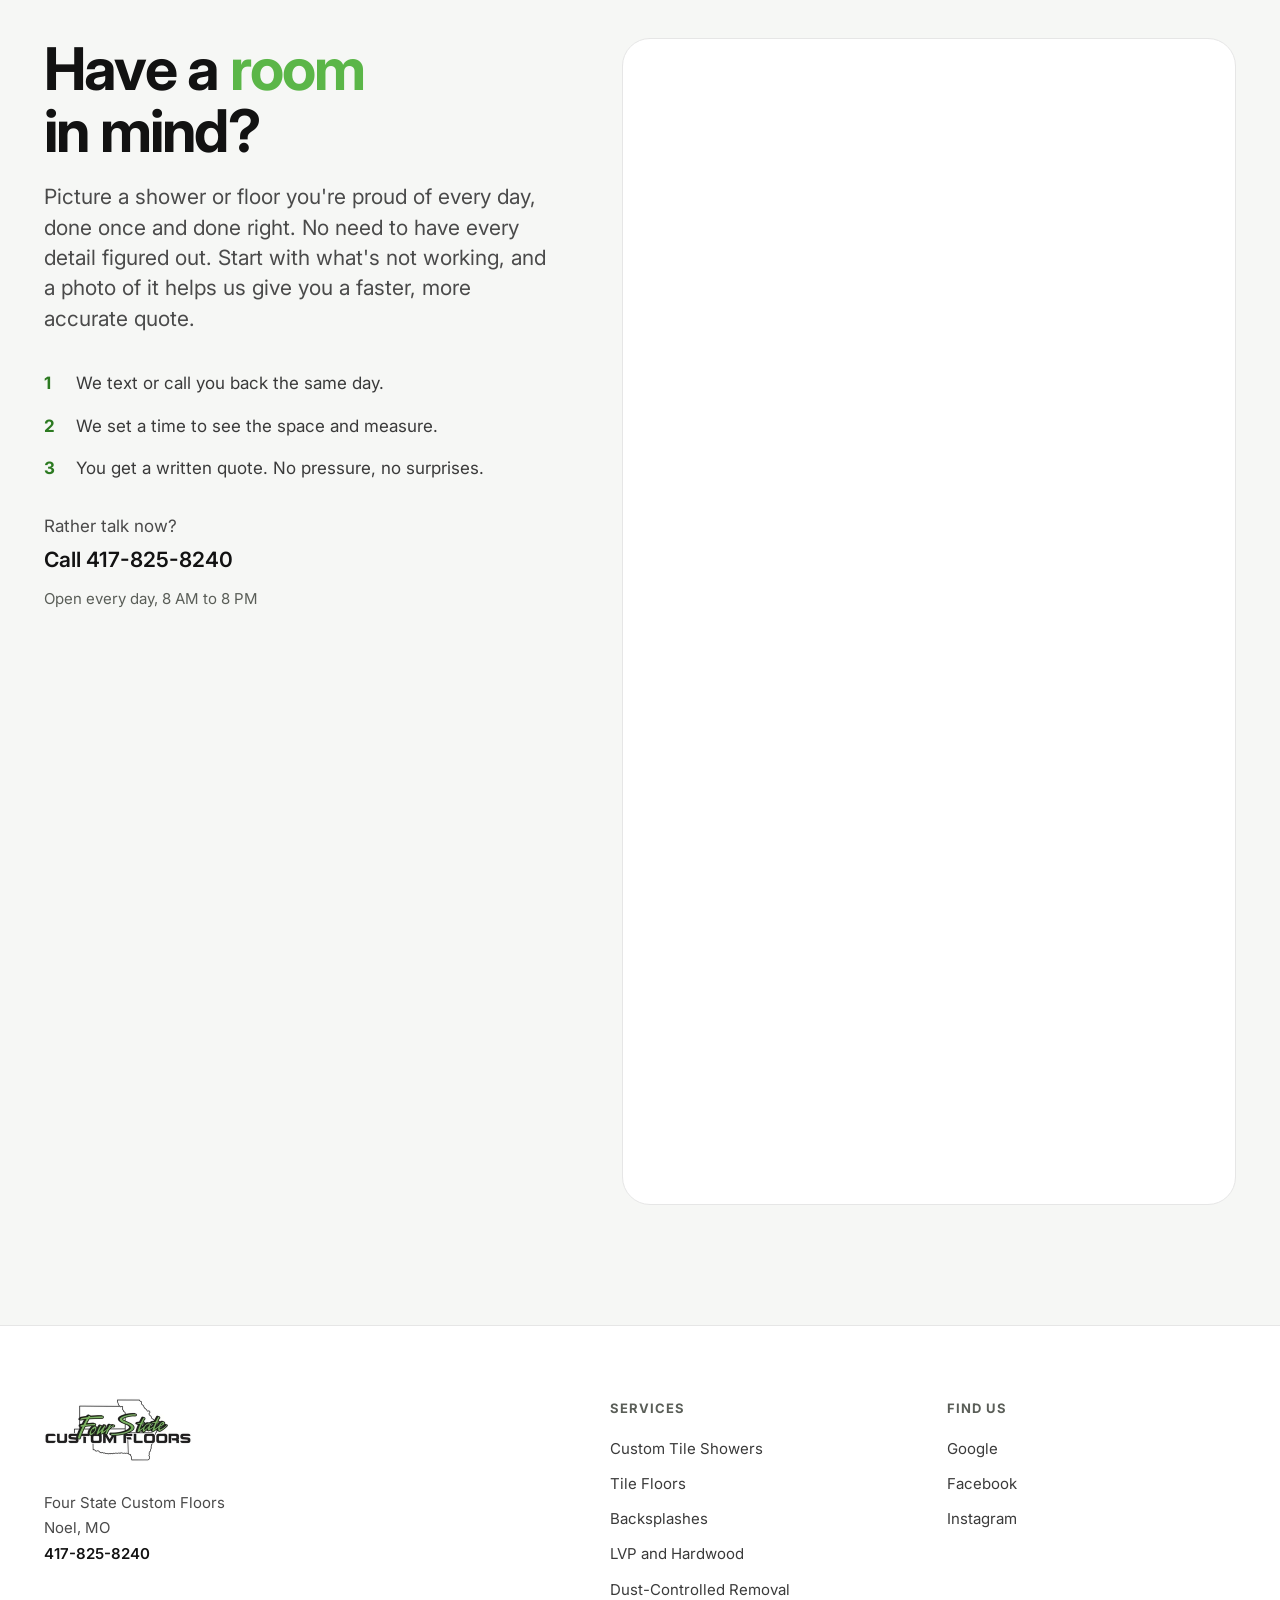
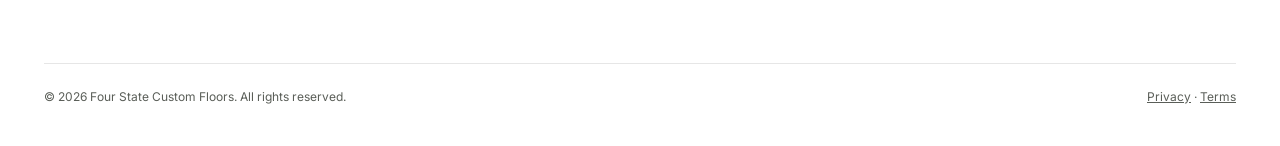
==== commit 215b7170: "Estimate form: switch to the GoHighLevel form embed Co-Authored-By: Claude Opus 5.5 <noreply@anthrop" ====
--- a/index.html
+++ b/index.html
@@ -30,7 +30,7 @@
   <link rel="preconnect" href="https://fonts.googleapis.com">
   <link rel="preconnect" href="https://fonts.gstatic.com" crossorigin>
   <link href="https://fonts.googleapis.com/css2?family=Inter:wght@400;500;600;700&display=swap" rel="stylesheet">
-  <link rel="stylesheet" href="assets/styles.css?v=20261117a">
+  <link rel="stylesheet" href="assets/styles.css?v=20261117b">
 
   <script type="application/ld+json">
   {
@@ -654,69 +654,16 @@
         </div>
 
         <!-- Replace action with the GHL form endpoint, or swap the shell for the native GHL embed -->
-        <form class="form-shell reveal" id="estimate-form" action="#" method="post" data-endpoint="https://script.google.com/macros/s/AKfycbzYVfJo8TgexUtv5xRfW0tl-yVXjkdxUGsN2UfomqFXglaK9ophZCefmPMapAvTkXp4jA/exec">
-          <div class="form-row">
-            <div class="field">
-              <label for="f-name">Name</label>
-              <input id="f-name" name="name" type="text" autocomplete="name" required>
-            </div>
-            <div class="field">
-              <label for="f-phone">Phone</label>
-              <input id="f-phone" name="phone" type="tel" autocomplete="tel" inputmode="tel" required>
-            </div>
-          </div>
-          <div class="form-row">
-            <div class="field">
-              <label for="f-town">Town</label>
-              <input id="f-town" name="town" type="text" autocomplete="address-level2" placeholder="e.g. Carthage">
-            </div>
-            <div class="field">
-              <label for="f-project">Project</label>
-              <select id="f-project" name="project">
-                <option value="">Choose one</option>
-                <option>Custom tile shower</option>
-                <option>Tub-to-shower conversion</option>
-                <option>Tile floor</option>
-                <option>Backsplash</option>
-                <option>LVP or hardwood</option>
-                <option>Tile removal</option>
-                <option>Something else</option>
-                <option>Not sure yet</option>
-              </select>
-            </div>
-          </div>
-          <div class="field">
-            <label for="f-timing">Timing</label>
-            <select id="f-timing" name="timing">
-              <option value="">Choose one</option>
-              <option>As soon as possible</option>
-              <option>Within a few months</option>
-              <option>Later this year</option>
-              <option>Just exploring</option>
-            </select>
-          </div>
-          <div class="field">
-            <span class="label" id="f-photo-label">Photo of the space (optional)</span>
-            <label class="upload" for="f-photo">
-              <b>Add a photo</b>
-              <span id="f-photo-hint">Snap your current shower or floor</span>
-              <input id="f-photo" name="photo" type="file" accept="image/*" multiple aria-labelledby="f-photo-label">
-            </label>
-          </div>
-          <div class="field">
-            <label for="f-message">Message</label>
-            <textarea id="f-message" name="message" placeholder="Size, tile ideas, timeline, anything that helps"></textarea>
-          </div>
-
-          <input type="hidden" name="utm_source">
-          <input type="hidden" name="utm_medium">
-          <input type="hidden" name="utm_campaign">
-          <div class="hp" aria-hidden="true"><label for="f-website">Website</label><input id="f-website" name="website" type="text" tabindex="-1" autocomplete="off"></div>
-
-          <button class="btn btn--block" type="submit">Send my request</button>
-          <p class="form-status" id="form-status" role="status" aria-live="polite"></p>
-          <p class="fine">By submitting, you agree to receive text messages from Four State Custom Floors about your project. Message frequency varies. Message and data rates may apply. Reply STOP to opt out or HELP for help. See our <a href="privacy/">Privacy Policy</a> and <a href="terms/">Terms</a>.</p>
-        </form>
+        <div class="form-shell form-shell--ghl reveal">
+          <iframe src="https://links.motionmarketing.agency/widget/form/bJEk4LLiDUWJZWxpVDxD" id="inline-bJEk4LLiDUWJZWxpVDxD" title="Free estimate request"
+            style="width:100%;height:1125px;border:none"
+            data-layout="{'id':'INLINE'}" data-trigger-type="alwaysShow" data-trigger-value=""
+            data-activation-type="alwaysActivated" data-activation-value=""
+            data-deactivation-type="neverDeactivate" data-deactivation-value=""
+            data-form-name="Four State estimate" data-height="1125"
+            data-layout-iframe-id="inline-bJEk4LLiDUWJZWxpVDxD" data-form-id="bJEk4LLiDUWJZWxpVDxD"></iframe>
+          <script src="https://links.motionmarketing.agency/js/form_embed.js" defer></script>
+        </div>
       </div>
     </section>
   </main>
@@ -767,6 +714,6 @@
     <a class="btn" href="#estimate">Free Estimate</a>
   </div>
 
-  <script src="assets/main.js?v=20261117a" defer></script>
+  <script src="assets/main.js?v=20261117b" defer></script>
 </body>
 </html>
--- a/assets/styles.css
+++ b/assets/styles.css
@@ -491,6 +491,8 @@
 .form-done p { margin-top: 12px; font-size: 17px; color: var(--color-text-body); }
 .form-done a { color: var(--color-green-text); font-weight: 600; }
 .btn[disabled] { opacity: .65; cursor: progress; }
+.form-shell--ghl { padding: 20px 16px; }
+.form-shell--ghl iframe { display: block; min-height: 600px; }
 
 /* ---------- Service pages ---------- */
 .page-hero { padding-top: 40px; }
